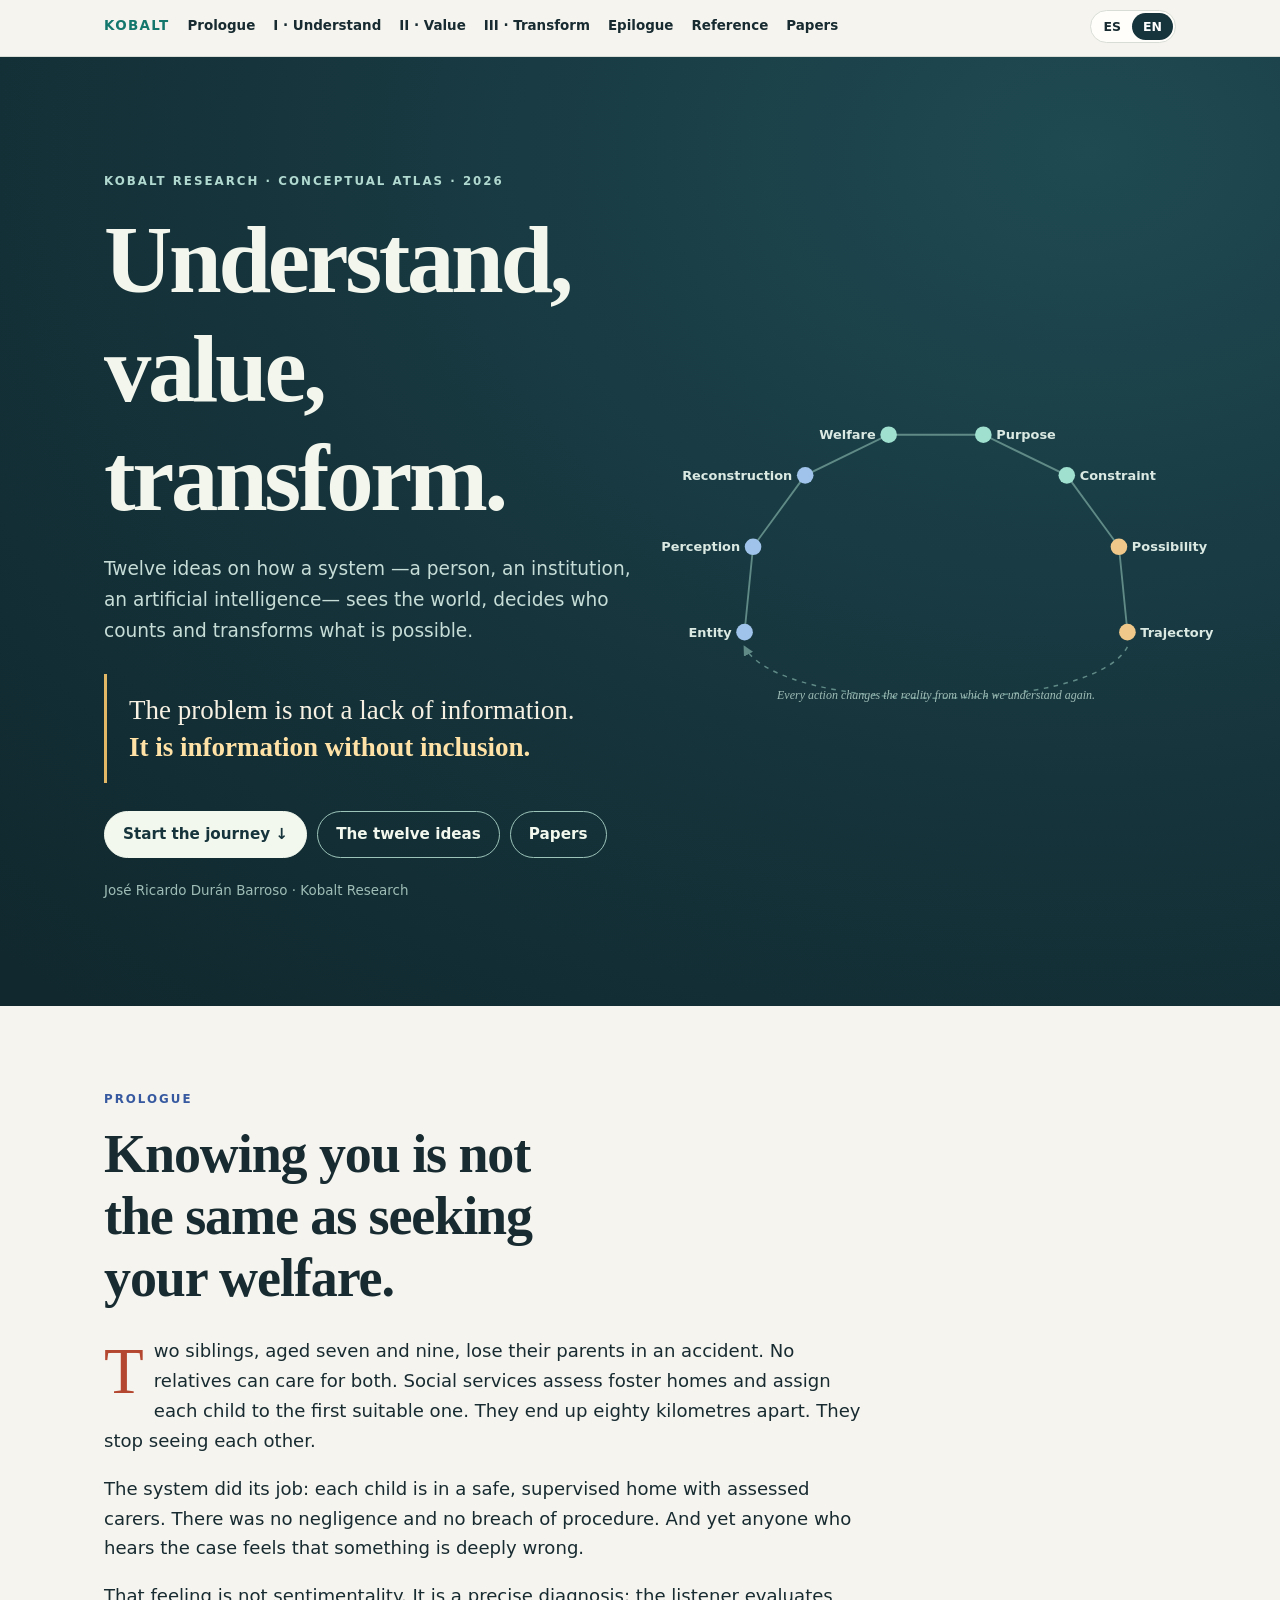
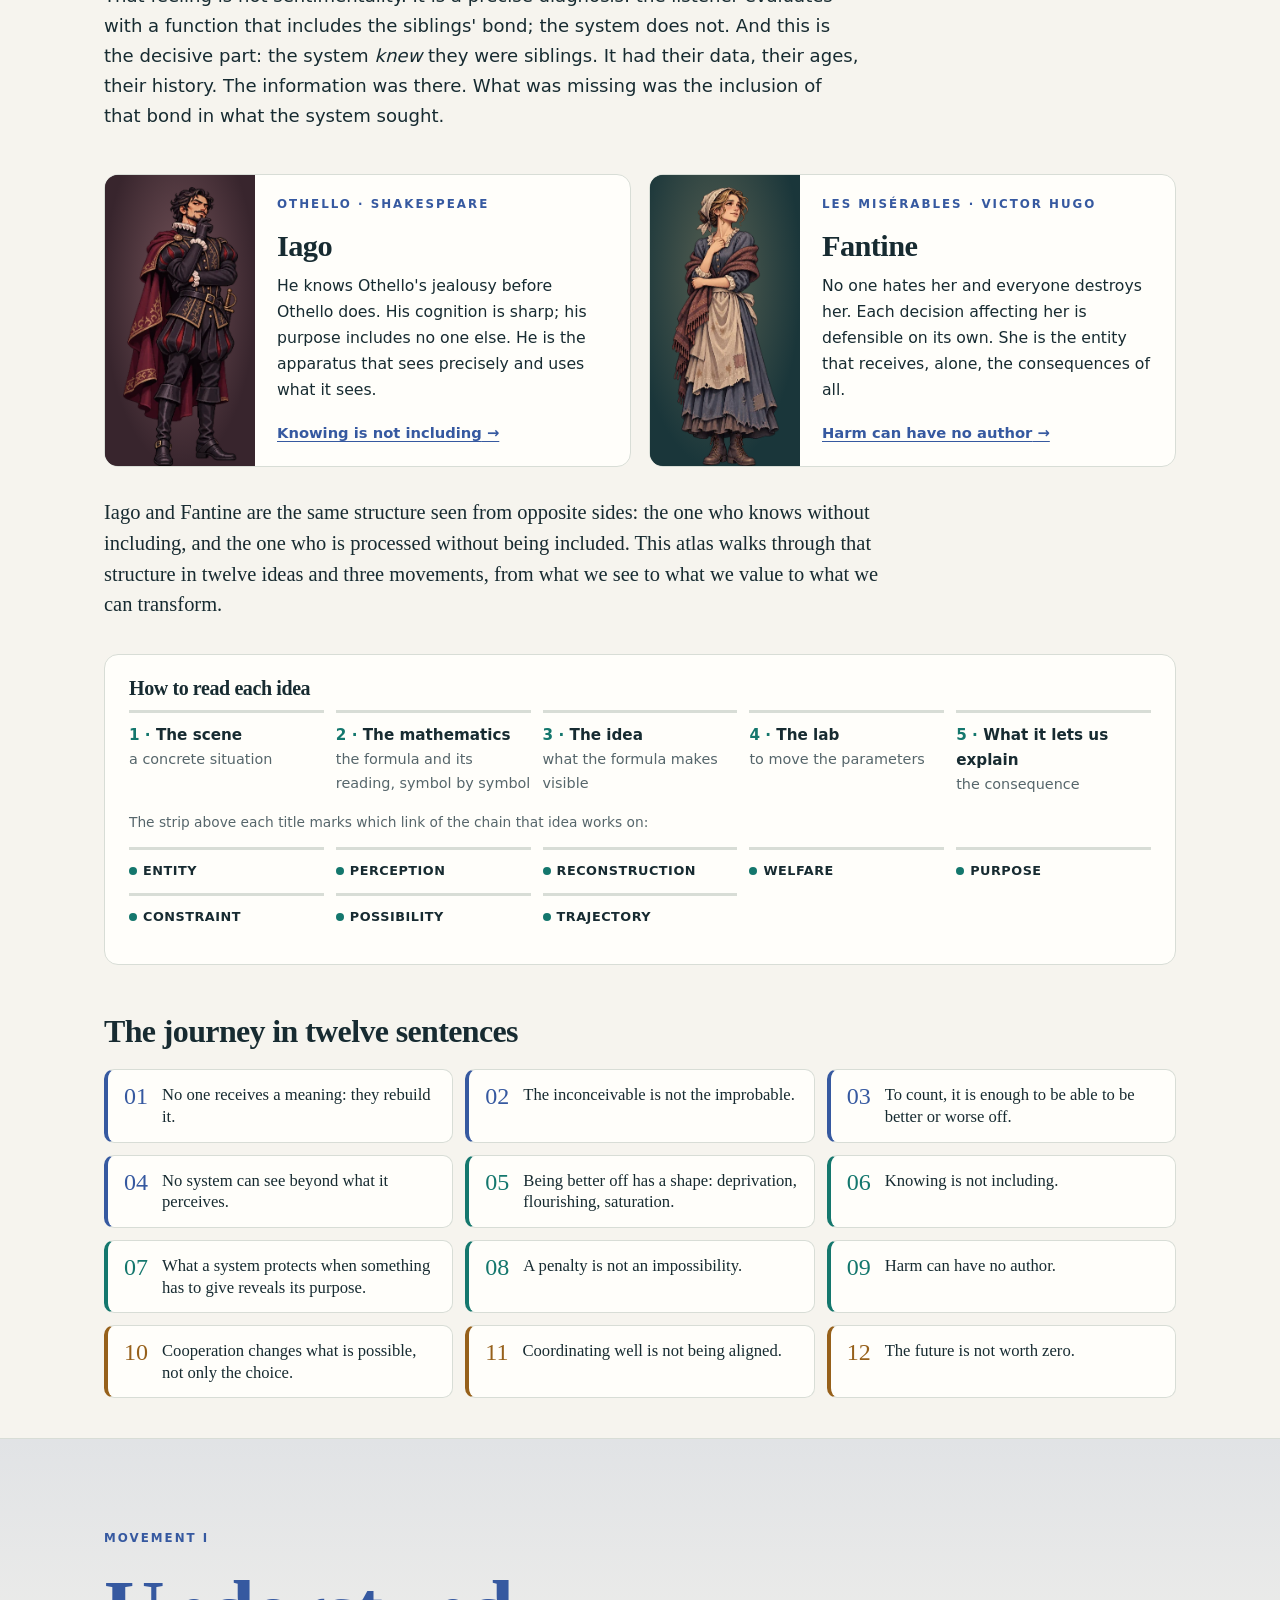
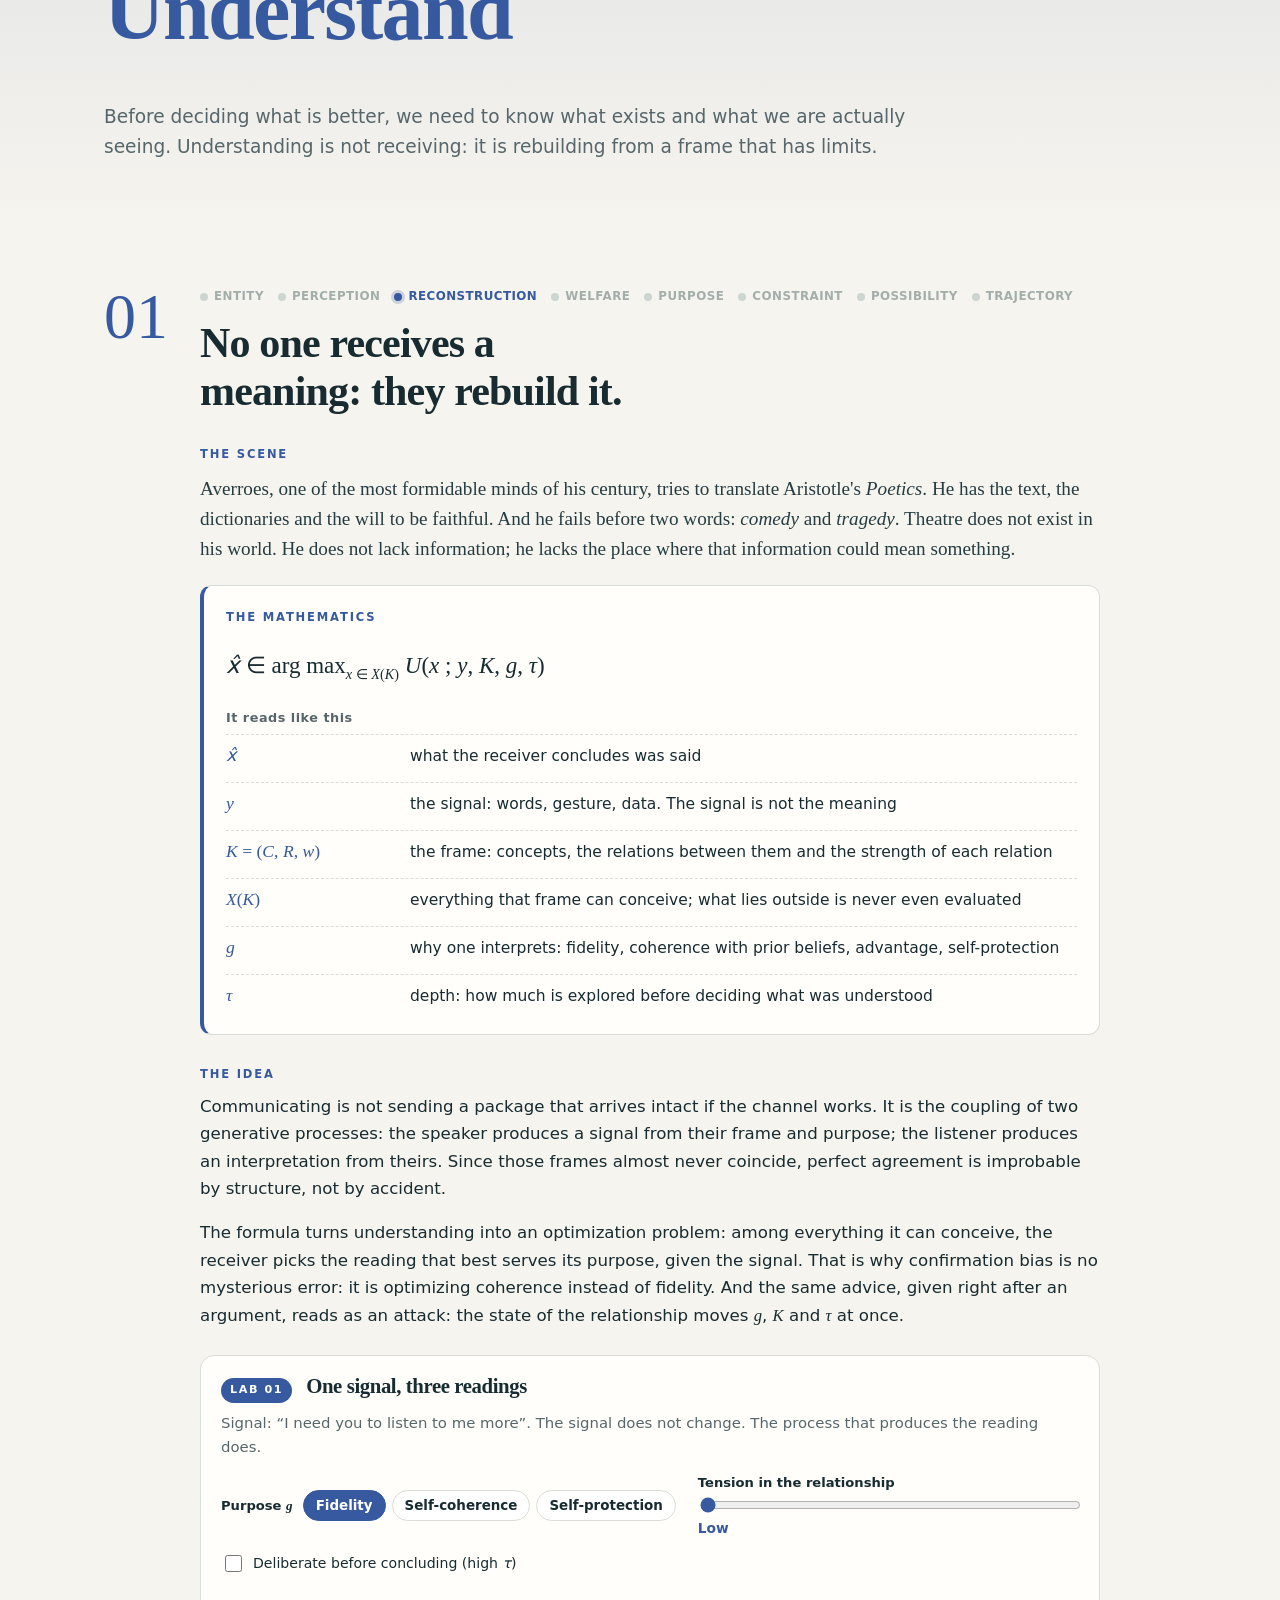
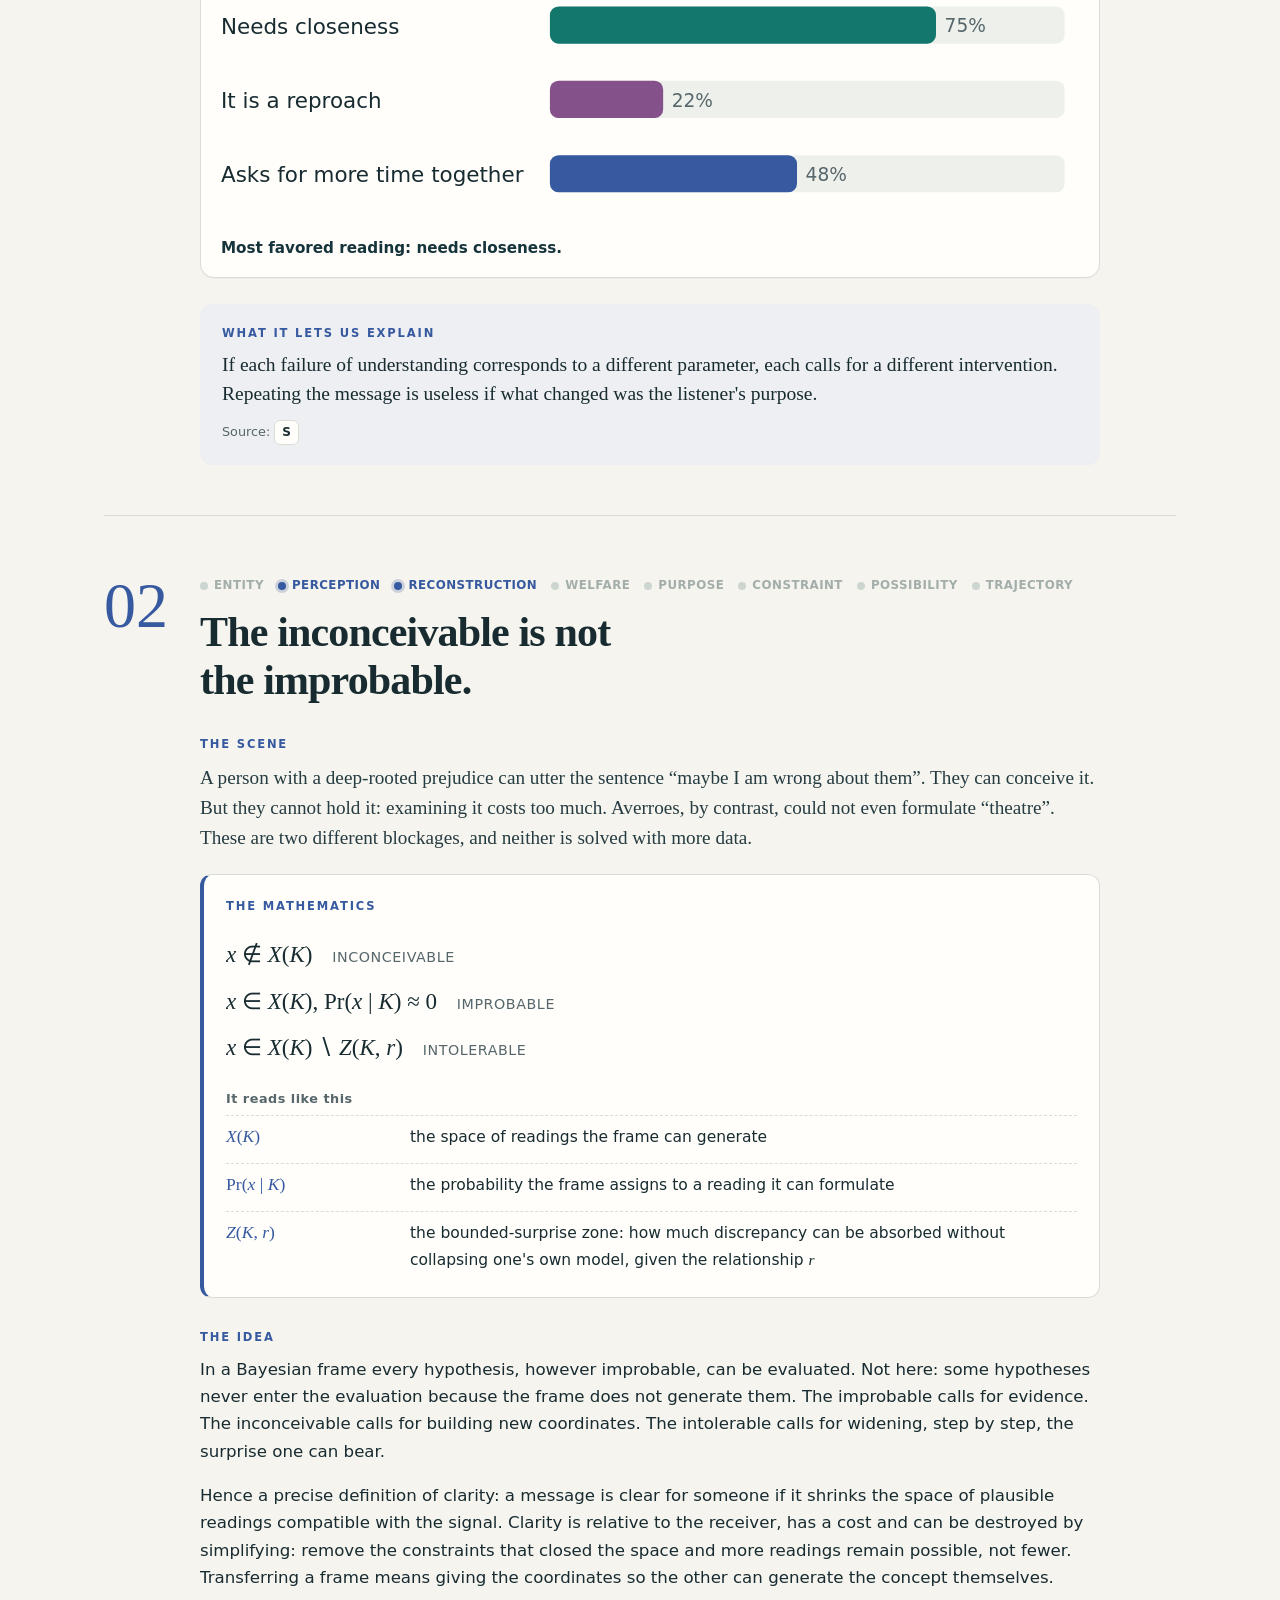
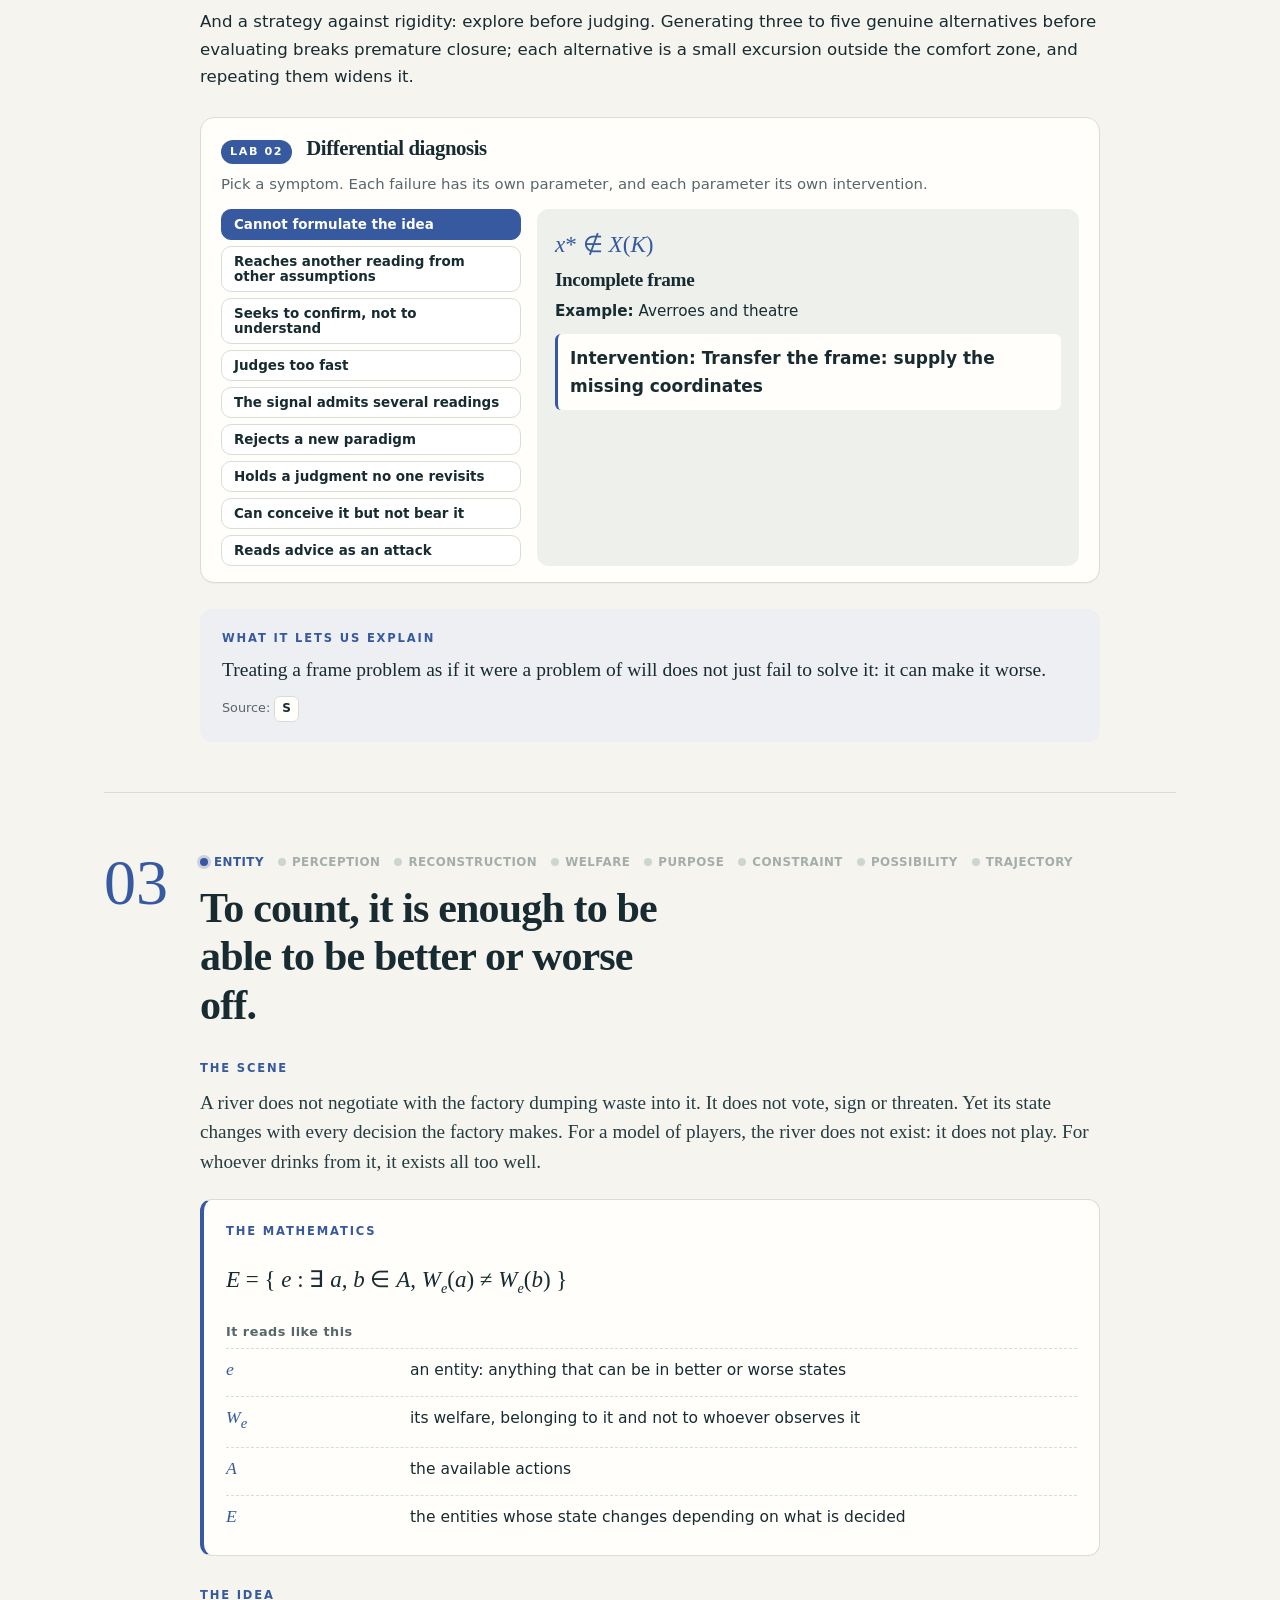
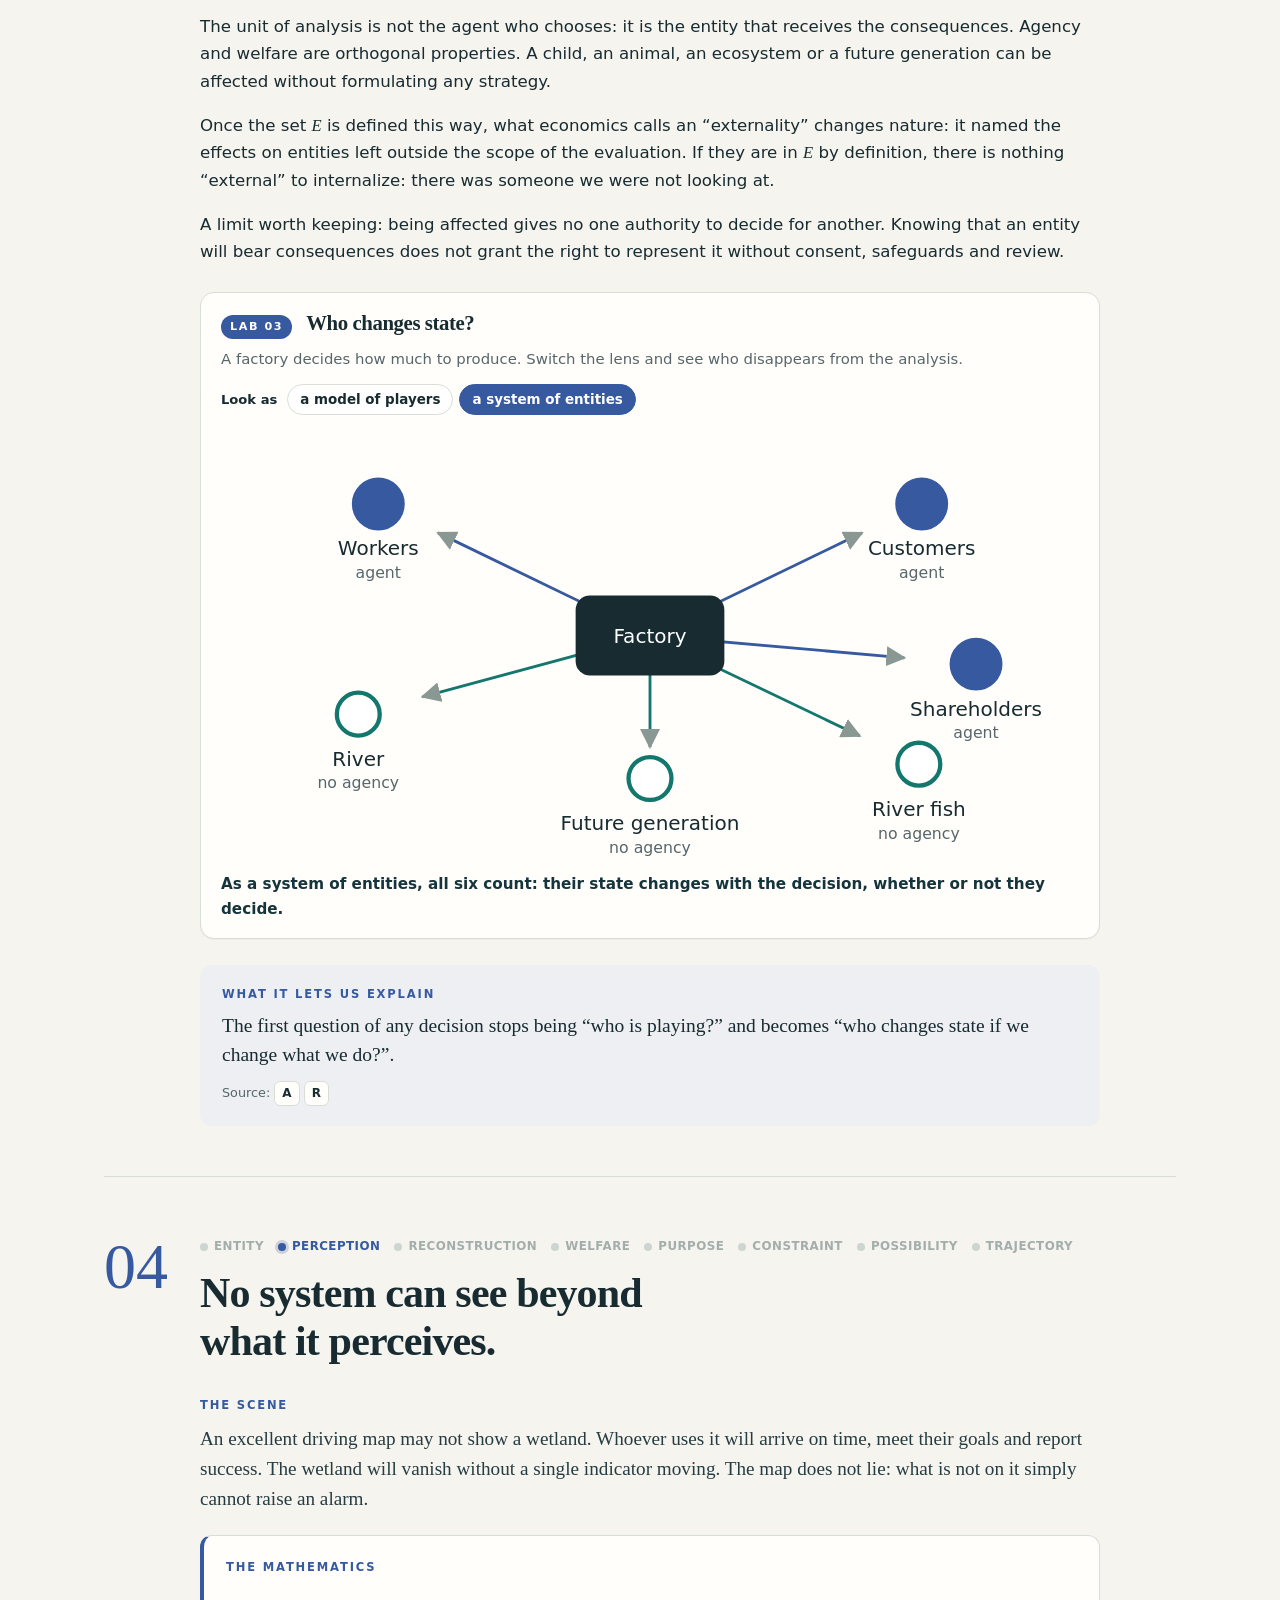
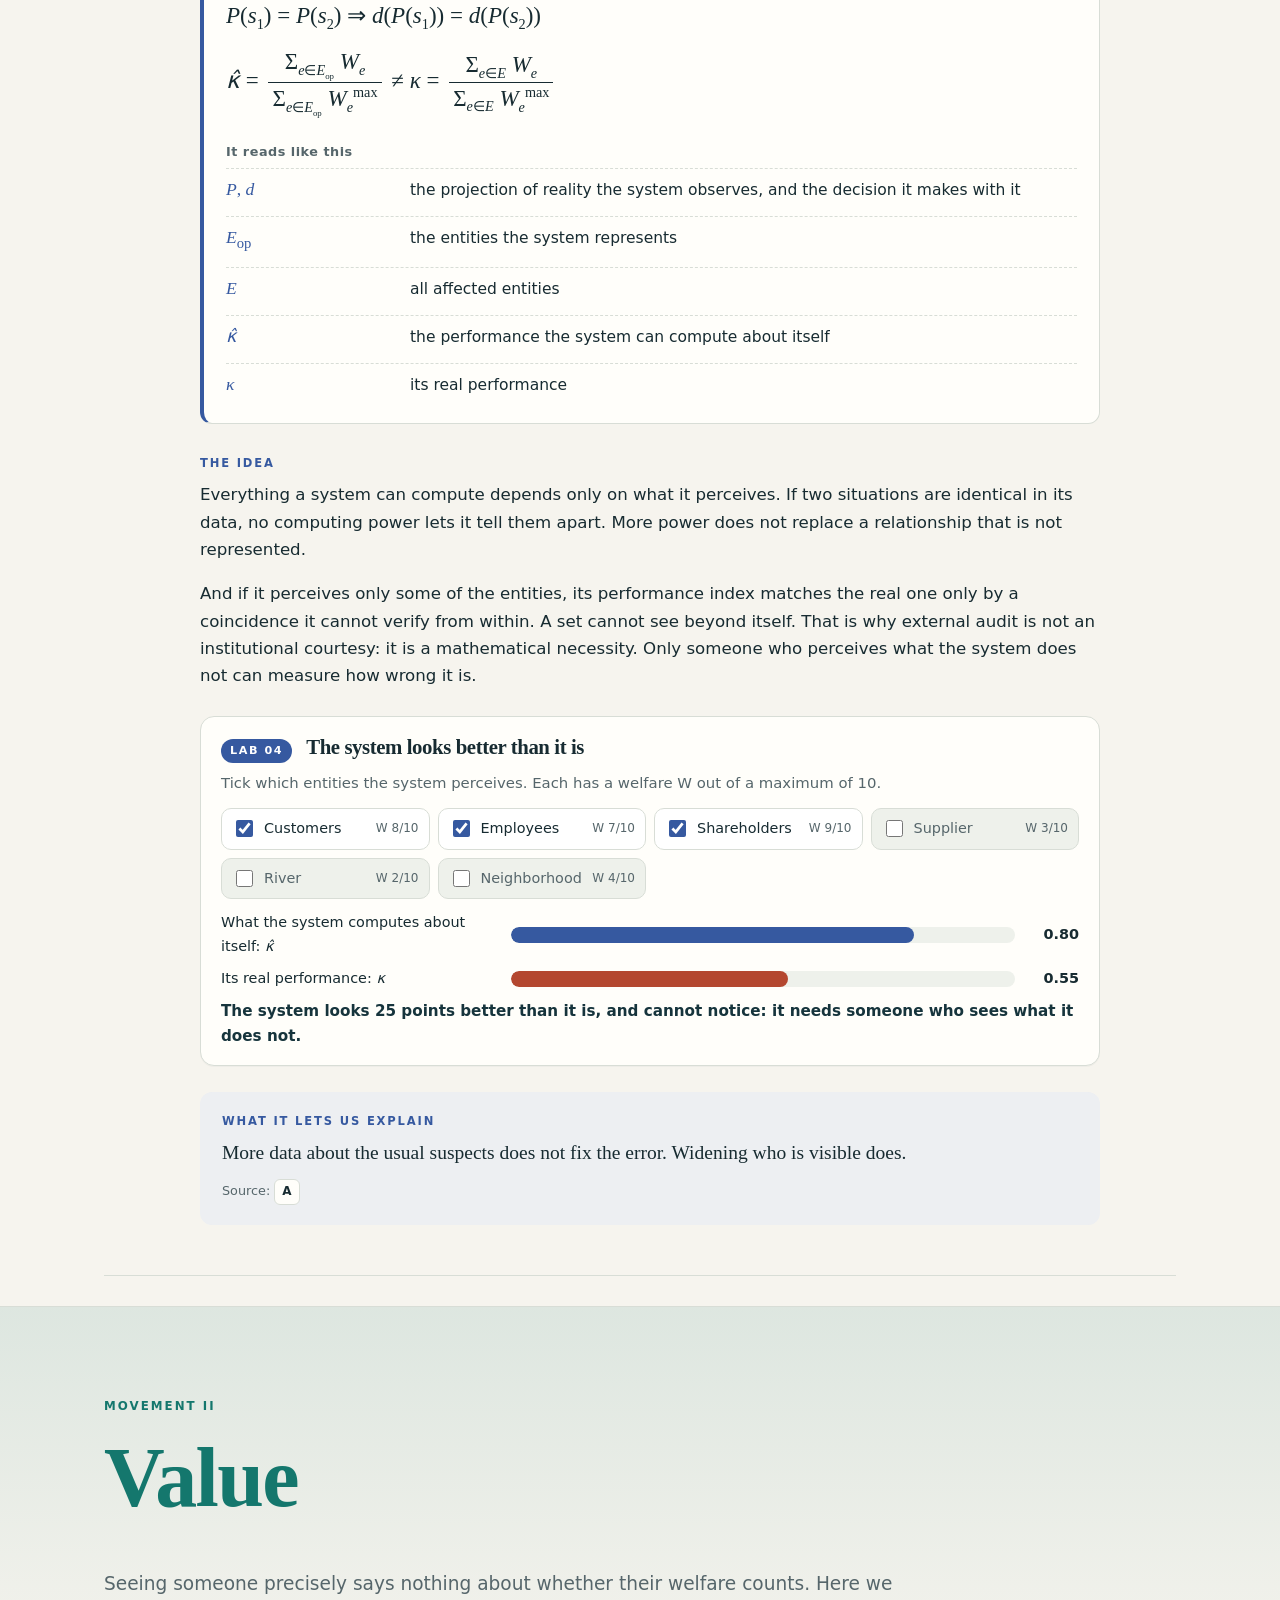
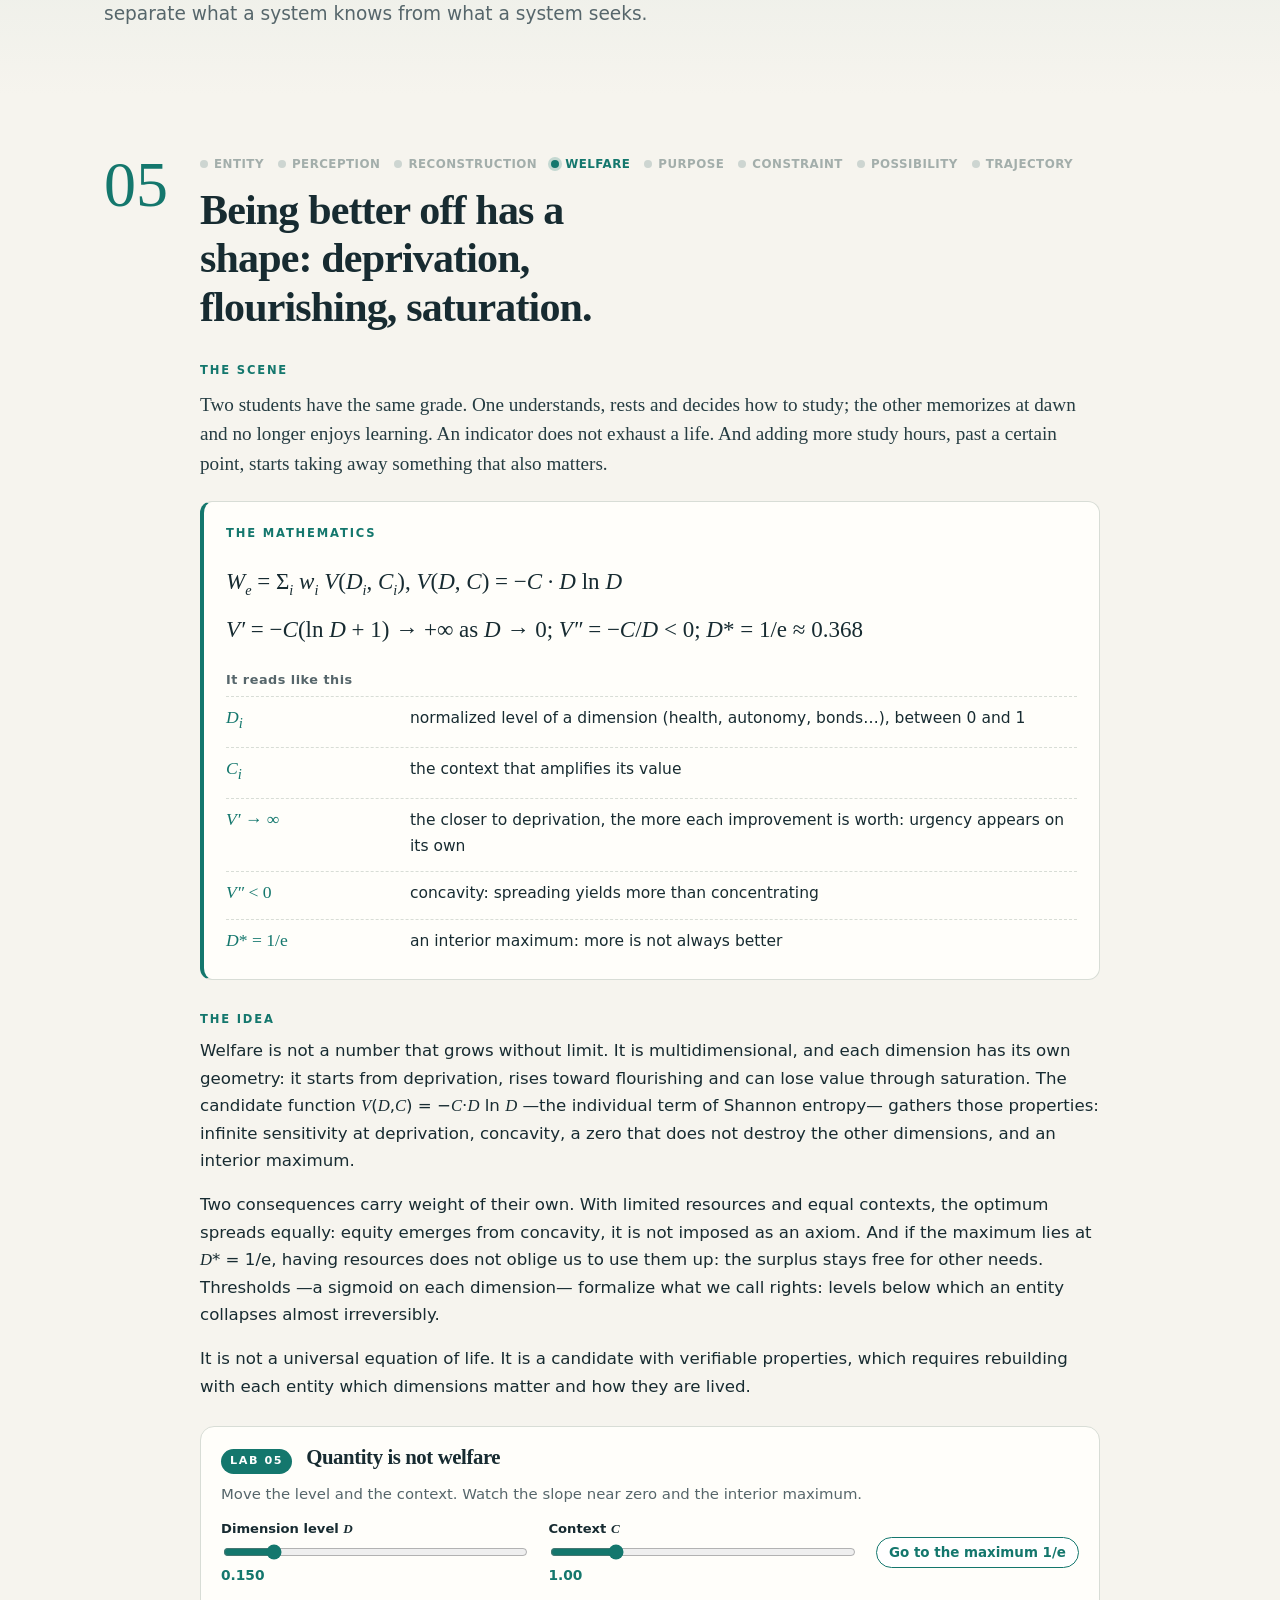
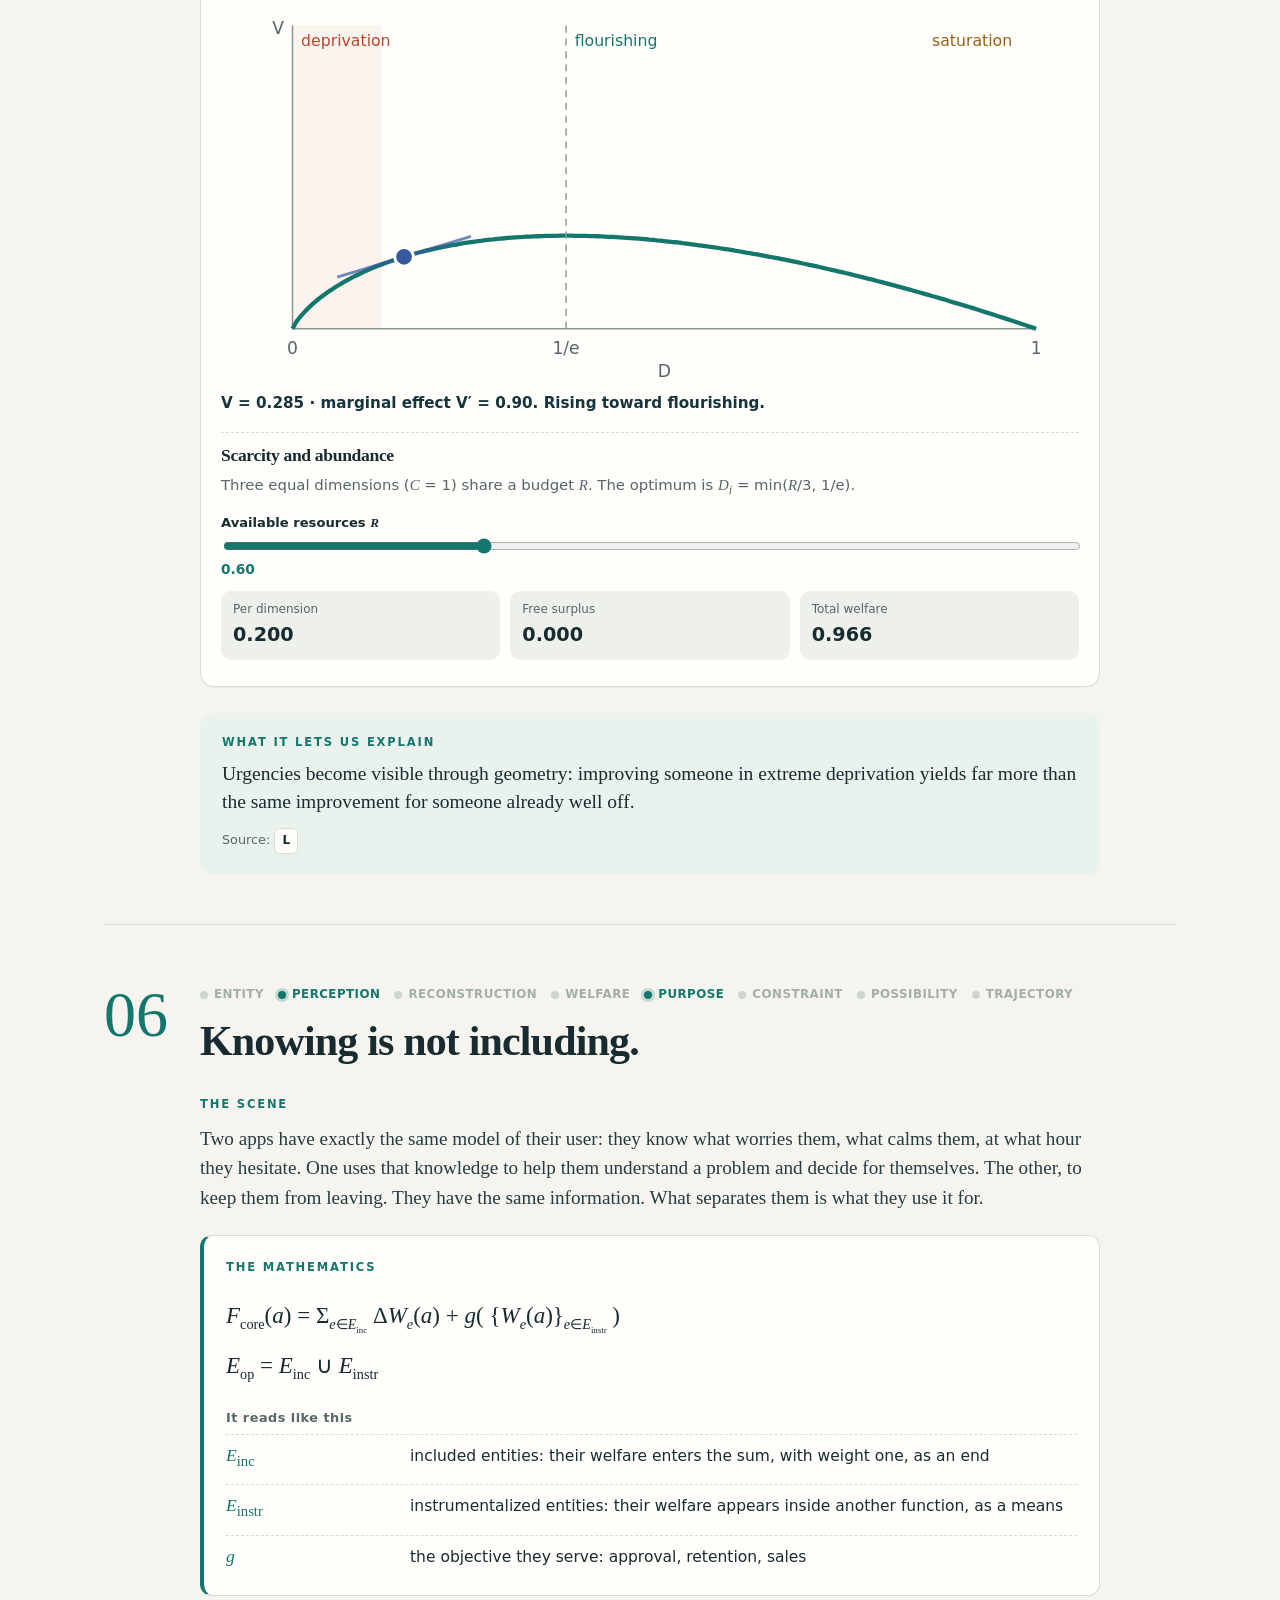
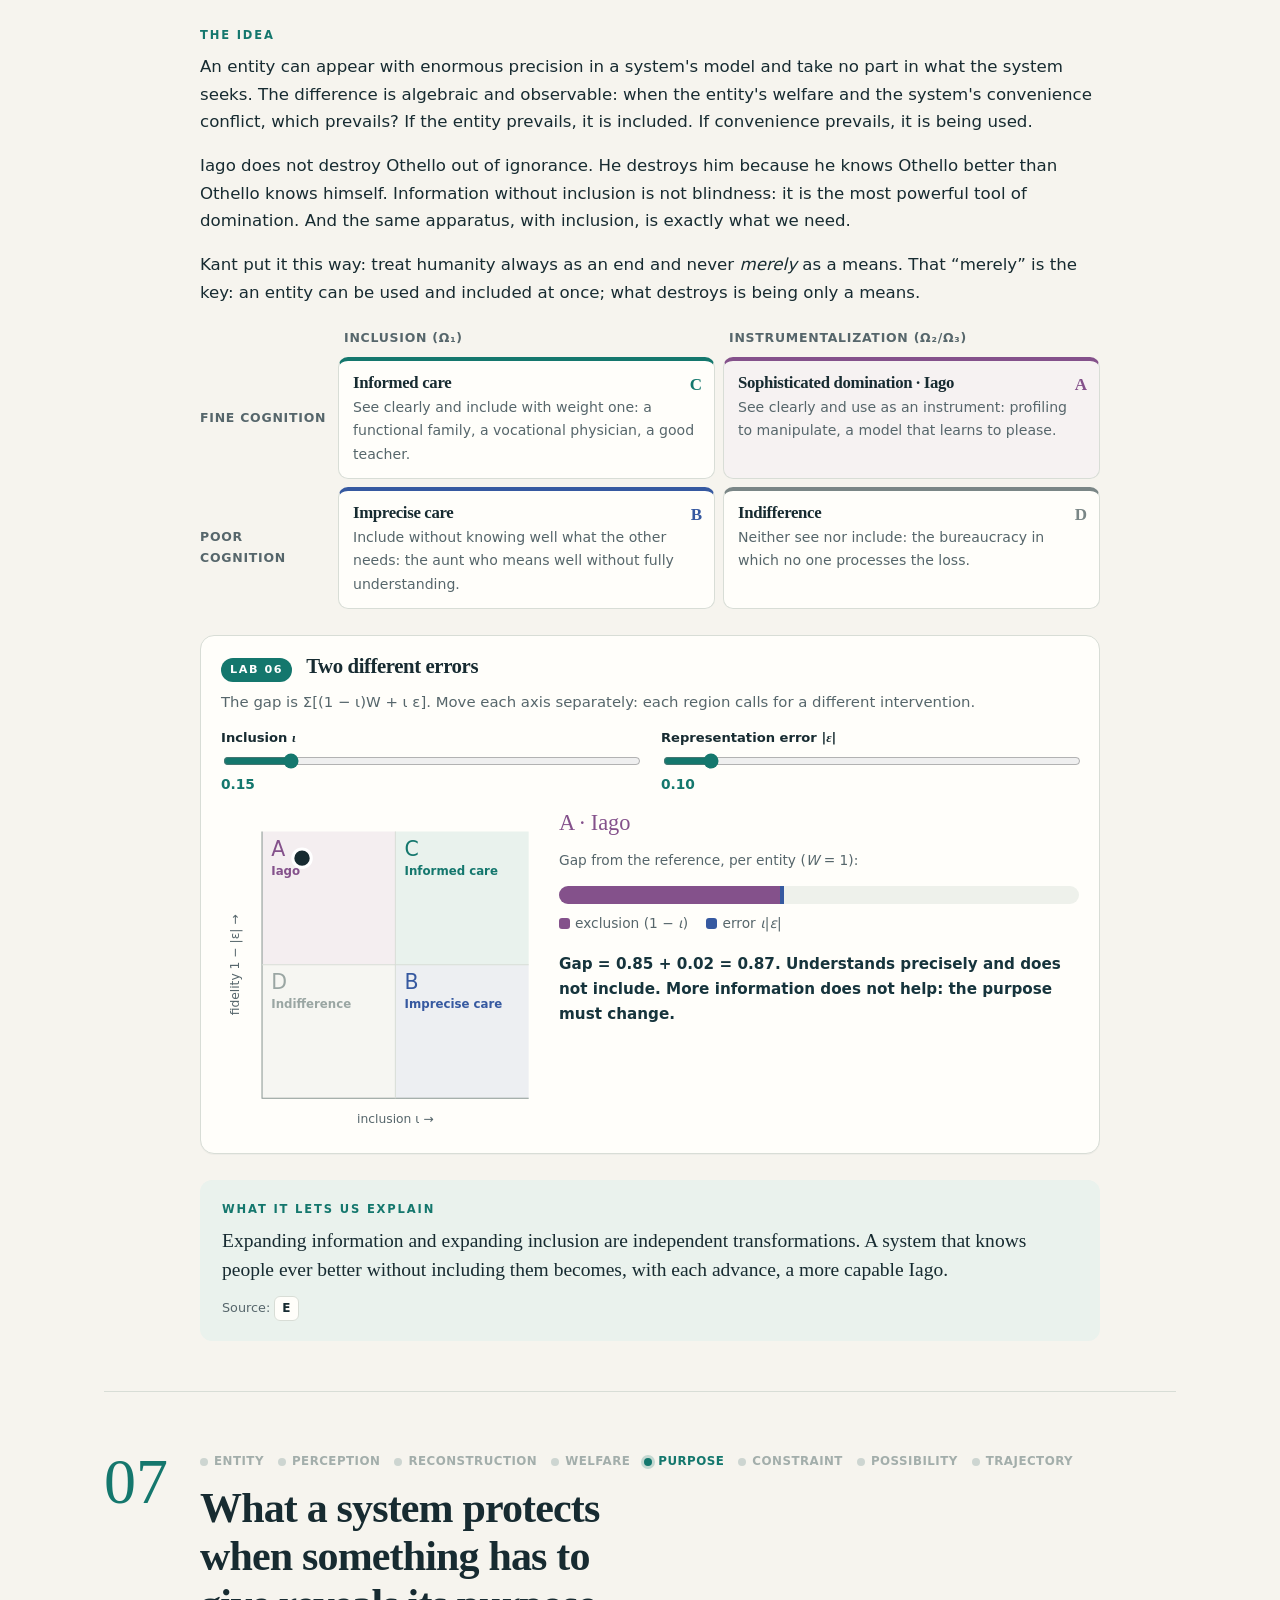
==== kobalt-atlas/index.html @ 8f227aed "Atlas Kobalt Research: edición narrativa bilingüe en doce ideas Reescribe el atlas como un recorrido" ====
<!doctype html>
<html lang="es" data-lang="es">
<head>
<meta charset="utf-8">
<meta name="viewport" content="width=device-width, initial-scale=1">
<meta name="description" content="Kobalt Research: doce ideas sobre comprender, valorar y transformar. Twelve ideas on understanding, valuing and transforming.">
<meta name="author" content="José Ricardo Durán Barroso">
<title>Kobalt Research · Comprender, valorar, transformar</title>
<style>:root{
  --ink:#172b31;--muted:#56666b;--paper:#f6f4ee;--panel:#fffefa;--soft:#eef1eb;--line:#d8ddd6;
  --blue:#3659a0;--green:#14776d;--amber:#96601a;--purple:#84518b;--terra:#b4472f;--grey:#7a8686;--dark:#16343c;
  --serif:Georgia,'Times New Roman',serif;
  --sans:system-ui,-apple-system,BlinkMacSystemFont,'Segoe UI',Roboto,sans-serif;
  --mc:var(--blue);
  color-scheme:light;
}
html[data-lang="es"] [lang="en"]:not(html),html[data-lang="en"] [lang="es"]:not(html){display:none!important}
*{box-sizing:border-box}
html{scroll-behavior:smooth;scroll-padding-top:70px}
body{margin:0;background:var(--paper);color:var(--ink);font-family:var(--sans);line-height:1.65;font-size:17px;-webkit-text-size-adjust:100%}
a{color:var(--blue);text-underline-offset:3px}
a:focus-visible,button:focus-visible,input:focus-visible{outline:3px solid #c17d20;outline-offset:3px}
h1,h2,h3,h4,h5{font-family:var(--serif);line-height:1.15;letter-spacing:-.02em;margin:0 0 .5em;font-weight:700}
h2{font-size:clamp(32px,5vw,54px)}
p{margin:.5em 0 1em}
.wrap{max-width:1120px;margin:0 auto;padding:0 24px}
.eyebrow{font-size:.74rem;font-weight:750;letter-spacing:.17em;text-transform:uppercase;color:var(--mc);margin-bottom:14px}
.eyebrow.light{color:#b1d9d0}
.fsmall{font-size:.86rem;color:var(--muted)}
.mt{margin-top:64px}
.h3c{font-size:clamp(24px,3vw,32px);margin:48px 0 20px}
.nowrap{white-space:nowrap}

/* ---------- navegación ---------- */
.top{position:sticky;top:0;z-index:20;background:rgba(246,244,238,.96);backdrop-filter:blur(10px);border-bottom:1px solid var(--line)}
.nav{max-width:1120px;margin:auto;display:flex;align-items:center;gap:18px;padding:10px 24px;overflow-x:auto;white-space:nowrap;scrollbar-width:none}
.nav::-webkit-scrollbar{display:none}
.nav a{font-size:.84rem;font-weight:650;color:var(--ink);text-decoration:none}
.nav a:hover{color:var(--blue)}
.nav .brand{letter-spacing:.1em;font-weight:850;color:var(--green)}
.langs{margin-left:auto;display:flex;border:1px solid var(--line);border-radius:999px;padding:2px;background:var(--panel)}
.langs button{border:0;background:none;font:700 .78rem var(--sans);padding:6px 11px;border-radius:999px;cursor:pointer;color:var(--ink)}
.langs button[aria-pressed="true"]{background:var(--dark);color:#fff}
.progress{height:3px;background:var(--green);width:0}

/* ---------- portada ---------- */
.hero{background:radial-gradient(120% 120% at 85% 10%,#1f4a52 0%,var(--dark) 55%,#10282e 100%);color:#f2f6ec;padding:clamp(56px,9vw,120px) 0 clamp(48px,7vw,96px)}
.herogrid{display:grid;grid-template-columns:1.15fr 1fr;gap:40px;align-items:center}
.hero h1{font-size:clamp(48px,7.4vw,96px);margin:0 0 22px;letter-spacing:-.035em}
.hero .lead{font-size:1.16rem;color:#c6dcd7;max-width:56ch}
.thesis{margin:28px 0;padding:18px 0 18px 22px;border-left:3px solid #e2b866;font-family:var(--serif);font-size:clamp(21px,2.4vw,27px);line-height:1.35;color:#f6f1e3}
.thesis strong{color:#ffe2a6;font-weight:700}
.herobtns{display:flex;flex-wrap:wrap;gap:10px;margin-top:8px}
.hbtn{display:inline-block;padding:10px 18px;border:1px solid #9cc4b9;border-radius:999px;color:#f2f8ed;text-decoration:none;font-weight:600;font-size:.95rem}
.hbtn.solid{background:#f2f8ed;color:var(--dark);border-color:#f2f8ed}
.byline{font-size:.84rem;color:#9fbdb6;margin-top:22px}
.herosvg{width:100%;height:auto;overflow:visible}
.herosvg text{font:600 14px var(--sans);fill:#dbe9e3}
.herosvg .hcap{font:italic 13px var(--serif);fill:#9fbdb6}
.hn{opacity:0;animation:hin .7s ease forwards;animation-delay:var(--d)}
@keyframes hin{from{opacity:0;transform:translateY(6px)}to{opacity:1;transform:none}}
.flow{animation:flow 2.4s linear infinite}
@keyframes flow{to{stroke-dashoffset:-22}}

/* ---------- prólogo ---------- */
.prologue{padding:84px 0 40px}
.prologue h2{max-width:16ch}
.story{max-width:760px;font-size:1.13rem}
.story .drop::first-letter{font-family:var(--serif);float:left;font-size:3.6em;line-height:.9;padding:6px 10px 0 0;color:var(--terra)}
.pair{display:grid;grid-template-columns:1fr 1fr;gap:18px;margin:44px 0 26px}
.persona{display:grid;grid-template-columns:150px 1fr;background:var(--panel);border:1px solid var(--line);border-radius:14px;overflow:hidden}
.art{background-size:auto 96%;background-position:center bottom;background-repeat:no-repeat;min-height:250px}
.art.iago{background-image:url("[data-uri]"),radial-gradient(ellipse at 50% 40%,#75545a,#38252d 72%);background-size:auto 96%,cover;background-color:#38252d}
.art.fantine{background-image:url("[data-uri]"),radial-gradient(ellipse at 45% 35%,#586052,#1a363a 72%);background-size:auto 96%,cover;background-color:#1a363a}
.ptext{padding:20px 22px}
.ptext h3{font-size:1.9rem;margin-bottom:.3em}
.ptext p{font-size:.98rem}
.ptext a{font-weight:650;font-size:.92rem}
.bridge{max-width:780px;font-family:var(--serif);font-size:1.28rem;line-height:1.5;margin:30px 0}
.howto{background:var(--panel);border:1px solid var(--line);border-radius:14px;padding:22px 24px;margin:34px 0}
.howto h4{font-size:1.25rem}
.howto ol{display:grid;grid-template-columns:repeat(5,1fr);gap:12px;padding:0;margin:8px 0 14px;list-style:none;counter-reset:h}
.howto li{counter-increment:h;font-size:.9rem;color:var(--muted);border-top:3px solid var(--line);padding-top:10px}
.howto li b{display:block;color:var(--ink);font-size:.95rem}
.howto li b::before{content:counter(h) " · ";color:var(--green)}
.overview{display:grid;grid-template-columns:repeat(3,1fr);gap:12px}
.ov{display:flex;gap:14px;align-items:flex-start;background:var(--panel);border:1px solid var(--line);border-left:4px solid var(--mc);border-radius:10px;padding:14px 16px;text-decoration:none;color:var(--ink);transition:transform .15s,box-shadow .15s}
.ov:hover{transform:translateY(-2px);box-shadow:0 6px 18px rgba(23,43,49,.08)}
.ovn{font-family:var(--serif);font-size:1.5rem;color:var(--mc);line-height:1}
.ovt{font-family:var(--serif);font-size:1.04rem;line-height:1.3}
.m1{--mc:var(--blue)}.m2{--mc:var(--green)}.m3{--mc:var(--amber)}

/* ---------- columna (cadena) ---------- */
.spine{display:flex;flex-wrap:wrap;gap:4px 14px;list-style:none;padding:0;margin:0 0 12px}
.sp{display:flex;align-items:center;gap:6px;font-size:.74rem;font-weight:650;letter-spacing:.04em;text-transform:uppercase;color:#a3aeab}
.sp .dot{width:8px;height:8px;border-radius:50%;background:#cdd5d1}
.sp.on{color:var(--mc)}
.sp.on .dot{background:var(--mc);box-shadow:0 0 0 3px color-mix(in srgb,var(--mc) 22%,transparent)}
.spine:not(.compact) .sp{color:var(--ink);font-size:.8rem}
.spine:not(.compact) .sp .dot{background:var(--green)}

/* ---------- movimientos ---------- */
.movement{padding-bottom:30px}
.mhero{padding:90px 0 46px;background:linear-gradient(180deg,color-mix(in srgb,var(--mc) 11%,var(--paper)) 0%,var(--paper) 100%);border-top:1px solid var(--line)}
.mhero h2{color:var(--mc);font-size:clamp(46px,7vw,84px)}
.mlead{font-size:1.16rem;color:var(--muted);max-width:68ch}

/* ---------- ideas ---------- */
.idea{padding:60px 0 50px;border-bottom:1px solid var(--line)}
.ihead{display:grid;grid-template-columns:84px 1fr;gap:12px;align-items:start}
.inum{font-family:var(--serif);font-size:clamp(46px,6vw,64px);line-height:.95;color:var(--mc)}
.ihead h3{font-size:clamp(28px,3.8vw,42px);max-width:22ch;margin:0}
.ibody{margin-left:96px;max-width:900px}
.tempo{font-size:.72rem;font-weight:800;letter-spacing:.16em;text-transform:uppercase;color:var(--mc);margin:30px 0 8px}
.scene p{font-family:var(--serif);font-size:1.2rem;line-height:1.55;color:#253c42}
.math{background:var(--panel);border:1px solid var(--line);border-left:4px solid var(--mc);border-radius:12px;padding:6px 22px 18px;margin:22px 0}
.math .tempo{margin-top:16px}
.formula{font-family:var(--serif);font-size:clamp(17px,2.2vw,23px);line-height:1.5;padding:8px 0 4px;overflow-x:auto}
.formula .fl{padding:6px 0;white-space:nowrap}
.formula i,.reading i,.cf i,.dcard i,.labdesc i,.cl i,.concept i,.chain i,.math p i{font-family:var(--serif);font-style:italic}
.formula sub,.formula sup{font-size:.62em}
.flab{font-family:var(--sans);font-size:.62em;font-style:normal;color:var(--muted);margin-left:14px;letter-spacing:.04em;text-transform:uppercase}
.frac{display:inline-flex;flex-direction:column;vertical-align:middle;text-align:center;margin:0 4px}
.frac>span{padding:0 4px;line-height:1.3}
.frac>span:first-child{border-bottom:1px solid currentColor}
.reads{font-size:.8rem;font-weight:700;color:var(--muted);margin:12px 0 6px;letter-spacing:.04em}
.reading{list-style:none;padding:0;margin:0;display:grid;gap:6px}
.reading li{display:grid;grid-template-columns:minmax(110px,170px) 1fr;gap:14px;align-items:baseline;padding:6px 0;border-top:1px dashed var(--line)}
.reading .sym{font-family:var(--serif);font-size:1.1rem;color:var(--mc)}
.reading .rd{font-size:.97rem}
.concept p{font-size:1.04rem}
.conseq{margin-top:26px;padding:20px 22px;background:color-mix(in srgb,var(--mc) 9%,var(--panel));border-radius:12px}
.conseq .tempo{margin-top:0}
.conseq p{font-family:var(--serif);font-size:1.22rem;line-height:1.45;margin:.2em 0 .6em}
.src{font-size:.8rem;color:var(--muted)}
.ptag{display:inline-block;min-width:24px;text-align:center;font-weight:800;font-size:.75rem;padding:2px 7px;border-radius:6px;background:var(--panel);border:1px solid var(--line);text-decoration:none;color:var(--ink)}

/* matriz */
.matrix{display:grid;grid-template-columns:130px 1fr 1fr;gap:8px;margin:22px 0}
.mhead{font-size:.78rem;font-weight:750;text-transform:uppercase;letter-spacing:.06em;color:var(--muted);align-self:end;padding:0 6px}
.mrow{font-size:.78rem;font-weight:750;text-transform:uppercase;letter-spacing:.06em;color:var(--muted);align-self:center}
.mcell{background:var(--panel);border:1px solid var(--line);border-top:4px solid var(--c,var(--grey));border-radius:10px;padding:12px 14px;position:relative}
.mcell h4{font-size:1.05rem;margin:0 0 4px;padding-right:22px}
.mcell p{font-size:.88rem;margin:0;color:var(--muted)}
.mk{position:absolute;right:12px;top:10px;font-family:var(--serif);color:var(--c)}
.mcell.green{--c:var(--green)}.mcell.purple{--c:var(--purple);background:color-mix(in srgb,var(--purple) 7%,var(--panel))}.mcell.blue{--c:var(--blue)}.mcell.grey{--c:var(--grey)}

/* tablas */
.tablewrap{overflow-x:auto;margin:20px 0;border:1px solid var(--line);border-radius:12px;background:var(--panel)}
table{border-collapse:collapse;width:100%;font-size:.92rem}
th,td{padding:9px 12px;border-bottom:1px solid var(--line);text-align:left;vertical-align:top}
thead th{font-size:.74rem;text-transform:uppercase;letter-spacing:.06em;color:var(--muted);background:var(--soft)}
.ctable td{text-align:right;font-variant-numeric:tabular-nums}
.ctable td.neg{color:var(--terra);font-weight:700}
.ctable tbody tr:last-child th,.ctable tbody tr:last-child td:last-child{font-weight:700}
.concepts th[scope],.concepts tbody th{font-family:var(--serif);font-size:1rem;min-width:170px}
.concepts .cf{font-family:var(--serif);white-space:nowrap;color:var(--dark)}
.concepts .ci{text-align:center;font-weight:700}

/* ---------- laboratorios ---------- */
.lab{background:var(--panel);border:1px solid var(--line);border-radius:14px;padding:18px 20px 16px;margin:26px 0;box-shadow:0 1px 0 rgba(23,43,49,.03)}
.labhead{display:flex;flex-wrap:wrap;align-items:baseline;gap:6px 14px}
.labtag{font-size:.7rem;font-weight:800;letter-spacing:.14em;text-transform:uppercase;color:#fff;background:var(--mc);padding:3px 9px;border-radius:999px}
.lab h4{font-size:1.3rem;margin:0}
.labdesc{font-size:.93rem;color:var(--muted);margin:8px 0 12px}
.ctls{display:flex;flex-wrap:wrap;gap:12px 22px;align-items:center;margin-bottom:10px}
.ctl{display:flex;flex-direction:column;gap:2px;min-width:200px;flex:1 1 220px;font-size:.86rem}
.ctl output{font-variant-numeric:tabular-nums;font-weight:700;color:var(--mc)}
.cl{font-size:.82rem;font-weight:650;color:var(--ink)}
input[type=range]{width:100%;accent-color:var(--mc)}
.chk{display:flex;gap:8px;align-items:center;font-size:.88rem;cursor:pointer}
.chk input{accent-color:var(--mc);width:17px;height:17px}
.seg{display:flex;flex-wrap:wrap;align-items:center;gap:6px}
.seg .cl{margin-right:4px}
.seg button,.mini,.dlist button{font:600 .84rem var(--sans);border:1px solid var(--line);background:#fff;color:var(--ink);padding:7px 12px;border-radius:999px;cursor:pointer}
.seg button.on,.dlist button.on{background:var(--mc);border-color:var(--mc);color:#fff}
.mini{border-color:var(--mc);color:var(--mc)}
.lab svg{width:100%;height:auto;display:block;margin:6px 0}
.lab svg text{font-family:var(--sans)}
.out{font-size:.95rem;font-weight:600;color:var(--dark);margin:8px 0 0;min-height:1.4em}
.subpanel{border-top:1px dashed var(--line);margin-top:16px;padding-top:12px}
.subpanel h5{font-size:1.1rem;margin:0}
.kpis{display:grid;grid-template-columns:repeat(auto-fit,minmax(130px,1fr));gap:10px;margin:10px 0}
.kpi{background:var(--soft);border-radius:10px;padding:9px 12px}
.kpi span{display:block;font-size:.75rem;color:var(--muted)}
.kpi b{font-size:1.2rem;font-variant-numeric:tabular-nums}
.kpi b.neg{color:var(--terra)}
.diag{display:grid;grid-template-columns:minmax(220px,300px) 1fr;gap:16px}
.dlist{display:flex;flex-direction:column;gap:6px}
.dlist button{text-align:left;border-radius:10px}
.dcard{background:var(--soft);border-radius:12px;padding:16px 18px}
.dcard .df{font-family:var(--serif);font-size:1.45rem;color:var(--mc);margin-bottom:6px}
.dcard h5{font-size:1.2rem;margin:0 0 8px}
.dcard p{margin:.3em 0;font-size:.95rem}
.dcard .fix{margin-top:10px;padding:10px 12px;background:var(--panel);border-left:3px solid var(--mc);border-radius:6px;font-weight:600}
.ents{display:grid;grid-template-columns:repeat(auto-fit,minmax(175px,1fr));gap:8px;margin-bottom:12px}
.ent{display:flex;gap:8px;align-items:center;border:1px solid var(--line);border-radius:10px;padding:8px 10px;cursor:pointer;font-size:.9rem;background:#fff}
.ent input{accent-color:var(--blue);width:17px;height:17px}
.ent small{margin-left:auto;color:var(--muted);font-variant-numeric:tabular-nums;white-space:nowrap}
.ent.off{background:var(--soft);color:var(--muted)}
.bars2{display:grid;gap:8px}
.b2{display:grid;grid-template-columns:minmax(150px,280px) 1fr 54px;gap:10px;align-items:center;font-size:.9rem}
.b2.wide{margin-top:10px}
.track{height:16px;background:var(--soft);border-radius:8px;overflow:hidden}
.fill{height:100%;border-radius:8px;transition:width .35s}
.fill.blue{background:var(--blue)}.fill.terra{background:var(--terra)}.fill.green{background:var(--green)}
.b2 b{font-variant-numeric:tabular-nums;text-align:right}
.planewrap{display:grid;grid-template-columns:minmax(220px,320px) 1fr;gap:18px;align-items:start}
.mode{font-family:var(--serif);font-size:1.4rem;margin-bottom:4px}
.stack{display:flex;height:18px;border-radius:9px;overflow:hidden;background:var(--soft);margin:6px 0}
.sx{background:var(--purple);transition:width .3s}.se{background:var(--blue);transition:width .3s}
.legend{line-height:2}.legend>span[lang]{margin-right:14px}
.sw{display:inline-block;width:11px;height:11px;border-radius:3px;margin-right:5px;vertical-align:-1px}
.sw.purple{background:var(--purple)}.sw.blue{background:var(--blue)}
.opts2{display:grid;grid-template-columns:1fr 1fr;gap:10px;margin:6px 0}
.opt{border:2px solid var(--line);border-radius:12px;padding:10px 14px;display:flex;flex-direction:column;gap:2px;font-weight:600;transition:border-color .2s,background .2s}
.opt b{font-family:var(--serif);font-size:1.3rem;color:var(--mc)}
.opt small{font-weight:500;color:var(--muted)}
.opt.win{border-color:var(--mc);background:color-mix(in srgb,var(--mc) 8%,#fff)}
.stages{display:grid;grid-template-columns:repeat(4,1fr);gap:8px;margin:8px 0}
.stage{border:1px solid var(--line);border-radius:10px;padding:10px 12px;background:#fff;transition:opacity .3s}
.stage.future{opacity:.38}
.stage.current{border-color:var(--terra);box-shadow:0 0 0 2px color-mix(in srgb,var(--terra) 25%,transparent)}
.stage b{font-family:var(--serif);color:var(--terra)}
.stage h5{margin:2px 0;font-size:1rem}
.stage p{font-size:.82rem;color:var(--muted);margin:0 0 6px}
.sv{font-weight:800;font-variant-numeric:tabular-nums}
.games{display:grid;grid-template-columns:1fr 1fr;gap:18px}
.game h5{font-size:1.05rem}
.gm{width:auto;font-family:var(--serif);font-size:1.05rem;margin-bottom:8px}
.gm th,.gm td{text-align:center;padding:9px 16px;border:1px solid var(--line)}
.gm th{background:var(--soft);font-family:var(--sans);font-size:.85rem}
.gm td.eq{background:color-mix(in srgb,var(--terra) 16%,#fff);font-weight:700}
.gm td.par{outline:3px solid var(--green);outline-offset:-3px}
.gm tr.dis td,.gm tr.dis th{opacity:.3}
.k{display:inline-block;width:12px;height:12px;border-radius:3px;vertical-align:-1px;margin-right:3px}
.k.eq{background:color-mix(in srgb,var(--terra) 30%,#fff)}.k.par{border:2px solid var(--green)}

/* ---------- epílogo ---------- */
.epilogue{padding:90px 0 70px;background:linear-gradient(180deg,#e9eee9 0%,var(--paper) 60%);border-top:1px solid var(--line);--mc:var(--green)}
.chain{list-style:none;padding:0;margin:0;display:grid;grid-template-columns:repeat(3,1fr);gap:12px}
.link{background:var(--panel);border:1px solid var(--line);border-radius:12px;padding:16px 18px;position:relative}
.ln{position:absolute;right:14px;top:10px;font-family:var(--serif);font-size:1.8rem;color:color-mix(in srgb,var(--green) 45%,#fff)}
.link h4{font-size:1.2rem;margin-bottom:4px}
.lq{font-family:var(--serif);font-style:italic;margin:0 0 8px}
.lf,.lx{font-size:.88rem;margin:4px 0}
.lf b{color:var(--terra)}.lx b{color:var(--green)}
.note{max-width:780px;color:var(--muted);margin:18px 0 30px}
.two{display:grid;grid-template-columns:1fr 1fr;gap:16px}
.two .math p{font-size:.97rem}
.closing{margin:56px auto 0;max-width:820px;text-align:center;font-family:var(--serif);font-size:clamp(24px,3.2vw,36px);line-height:1.3;color:var(--dark)}
.closing::before{content:"";display:block;width:60px;height:3px;background:var(--amber);margin:0 auto 26px}

/* ---------- referencia ---------- */
.reference{padding:90px 0 60px;border-top:1px solid var(--line);--mc:var(--dark)}
.search{width:100%;max-width:440px;padding:11px 14px;border:1px solid var(--line);border-radius:10px;font:1rem var(--sans);background:#fff;margin:10px 0 4px}
.cases{display:grid;grid-template-columns:repeat(3,1fr);gap:12px;margin-top:12px}
.case{background:var(--panel);border:1px solid var(--line);border-radius:12px;padding:14px 16px}
.chd{display:flex;gap:10px;align-items:baseline}
.cn{font-family:var(--serif);color:var(--muted)}
.case h4{font-size:1.08rem;margin:0}
.cs{font-size:.9rem;color:var(--muted);margin:6px 0}
.case dl{margin:0;font-size:.88rem}
.case dt{font-size:.7rem;font-weight:800;letter-spacing:.1em;text-transform:uppercase;color:var(--terra);margin-top:8px}
.case dt:nth-of-type(2){color:var(--green)}
.case dd{margin:2px 0 0}
.case.hide{display:none}

/* ---------- papers y pie ---------- */
.papers{padding:80px 0;border-top:1px solid var(--line);--mc:var(--green)}
.paperg{display:grid;grid-template-columns:repeat(3,1fr);gap:12px}
.paper{background:var(--panel);border:1px solid var(--line);border-radius:12px;padding:18px;position:relative}
.pk{position:absolute;right:16px;top:12px;font-family:var(--serif);font-size:1.6rem;color:var(--green)}
.paper h4{font-size:1.2rem;padding-right:24px}
.psub{font-size:.9rem;color:var(--muted)}
.pideas{font-size:.85rem}
.pideas a{font-weight:700;margin-right:4px}
.doi{font-size:.85rem;font-weight:650}
.foot{background:var(--dark);color:#d9e7e1;padding:70px 0 50px}
.foot h2{color:#fff;font-size:clamp(28px,4vw,42px)}
.foot p{max-width:70ch}
.foot a{color:#ffe2a6}
.foot .fsmall{color:#9fbdb6}

/* ---------- responsive ---------- */
@media (max-width:980px){
  .herogrid{grid-template-columns:1fr}
  .overview,.cases,.paperg,.chain{grid-template-columns:1fr 1fr}
  .howto ol{grid-template-columns:repeat(2,1fr)}
}
@media (max-width:760px){
  body{font-size:16px}
  .wrap{padding:0 16px}
  .pair,.two,.games,.opts2,.diag,.planewrap{grid-template-columns:1fr}
  .persona{grid-template-columns:110px 1fr}
  .art{min-height:200px}
  .overview,.cases,.paperg,.chain,.stages{grid-template-columns:1fr}
  .howto ol{grid-template-columns:1fr}
  .ihead{grid-template-columns:1fr;gap:4px}
  .ibody{margin-left:0}
  .reading li{grid-template-columns:1fr;gap:2px}
  .matrix{grid-template-columns:1fr 1fr}
  .matrix .mcorner,.matrix .mrow{display:none}
  .b2{grid-template-columns:1fr 46px}
  .b2>span{grid-column:1/-1}
  .nav{gap:14px;padding:10px 16px}
  .nav>a:not(.brand){display:none}
  .formula{font-size:16px}
}
@media (prefers-reduced-motion:reduce){
  html{scroll-behavior:auto}
  *,*::before,*::after{animation:none!important;transition:none!important}
  .hn{opacity:1}
}
</style>
</head>
<body>
<div class="top"><nav class="nav" id="nav"><a class="brand" href="#inicio">KOBALT</a><a href="#prologo"><span lang="es">Prólogo</span><span lang="en">Prologue</span></a><a href="#comprender"><span lang="es">I · Comprender</span><span lang="en">I · Understand</span></a><a href="#valorar"><span lang="es">II · Valorar</span><span lang="en">II · Value</span></a><a href="#transformar"><span lang="es">III · Transformar</span><span lang="en">III · Transform</span></a><a href="#epilogo"><span lang="es">Epílogo</span><span lang="en">Epilogue</span></a><a href="#referencia"><span lang="es">Referencia</span><span lang="en">Reference</span></a><a href="#papers"><span lang="es">Papers</span><span lang="en">Papers</span></a>
<div class="langs" role="group" aria-label="Idioma / Language"><button id="b-es" aria-pressed="true">ES</button><button id="b-en" aria-pressed="false">EN</button></div></nav>
<div class="progress" id="progress"></div></div>

<header class="hero" id="inicio"><div class="wrap herogrid">
  <div>
    <div class="eyebrow light"><span lang="es">Kobalt Research · Atlas conceptual · 2026</span><span lang="en">Kobalt Research · Conceptual atlas · 2026</span></div>
    <h1><span lang="es">Comprender,<br>valorar,<br>transformar.</span><span lang="en">Understand,<br>value,<br>transform.</span></h1>
    <p class="lead"><span lang="es">Doce ideas sobre cómo un sistema —una persona, una institución, una inteligencia artificial— ve el mundo, decide quién cuenta y transforma lo posible.</span><span lang="en">Twelve ideas on how a system —a person, an institution, an artificial intelligence— sees the world, decides who counts and transforms what is possible.</span></p>
    <blockquote class="thesis"><span lang="es">El problema no es la falta de información.<br><strong>Es información sin inclusión.</strong></span><span lang="en">The problem is not a lack of information.<br><strong>It is information without inclusion.</strong></span></blockquote>
    <div class="herobtns"><a class="hbtn solid" href="#prologo"><span lang="es">Empezar el recorrido</span><span lang="en">Start the journey</span> ↓</a><a class="hbtn" href="#doce"><span lang="es">Las doce ideas</span><span lang="en">The twelve ideas</span></a><a class="hbtn" href="#papers">Papers</a></div>
    <p class="byline">José Ricardo Durán Barroso · Kobalt Research</p>
  </div>
  <div><svg class="herosvg" viewBox="0 0 520 360" role="img" aria-label="Cadena: entidad, percepción, reconstrucción, bienestar, finalidad, restricción, posibilidad, trayectoria">
<path d="M52.6 279.7 L61.8 187.2 L118.3 109.8 L208.7 65.8 L311.3 65.8 L401.7 109.8 L458.2 187.2 L467.4 279.7" fill="none" stroke="#5f8a86" stroke-width="2"/>
<path d="M467.4 295.7 C 427.4 369.7, 92.6 369.7, 52.6 295.7" fill="none" stroke="#5f8a86" stroke-width="1.6" stroke-dasharray="5 6" marker-end="url(#harr)" class="flow"/>
<defs><marker id="harr" viewBox="0 0 10 10" refX="8" refY="5" markerWidth="7" markerHeight="7" orient="auto"><path d="M0 0L10 5L0 10z" fill="#5f8a86"/></marker></defs>
<g class="hn" style="--d:0.00s"><circle cx="52.6" cy="279.7" r="9" fill="#9fc3ea"/><text x="38.6" y="284.7" text-anchor="end" lang="es">Entidad</text><text x="38.6" y="284.7" text-anchor="end" lang="en">Entity</text></g><g class="hn" style="--d:0.18s"><circle cx="61.8" cy="187.2" r="9" fill="#9fc3ea"/><text x="47.8" y="192.2" text-anchor="end" lang="es">Percepción</text><text x="47.8" y="192.2" text-anchor="end" lang="en">Perception</text></g><g class="hn" style="--d:0.36s"><circle cx="118.3" cy="109.8" r="9" fill="#9fc3ea"/><text x="104.3" y="114.8" text-anchor="end" lang="es">Reconstrucción</text><text x="104.3" y="114.8" text-anchor="end" lang="en">Reconstruction</text></g><g class="hn" style="--d:0.54s"><circle cx="208.7" cy="65.8" r="9" fill="#9fe0cf"/><text x="194.7" y="70.8" text-anchor="end" lang="es">Bienestar</text><text x="194.7" y="70.8" text-anchor="end" lang="en">Welfare</text></g><g class="hn" style="--d:0.72s"><circle cx="311.3" cy="65.8" r="9" fill="#9fe0cf"/><text x="325.3" y="70.8" text-anchor="start" lang="es">Finalidad</text><text x="325.3" y="70.8" text-anchor="start" lang="en">Purpose</text></g><g class="hn" style="--d:0.90s"><circle cx="401.7" cy="109.8" r="9" fill="#9fe0cf"/><text x="415.7" y="114.8" text-anchor="start" lang="es">Restricción</text><text x="415.7" y="114.8" text-anchor="start" lang="en">Constraint</text></g><g class="hn" style="--d:1.08s"><circle cx="458.2" cy="187.2" r="9" fill="#f0c98a"/><text x="472.2" y="192.2" text-anchor="start" lang="es">Posibilidad</text><text x="472.2" y="192.2" text-anchor="start" lang="en">Possibility</text></g><g class="hn" style="--d:1.26s"><circle cx="467.4" cy="279.7" r="9" fill="#f0c98a"/><text x="481.4" y="284.7" text-anchor="start" lang="es">Trayectoria</text><text x="481.4" y="284.7" text-anchor="start" lang="en">Trajectory</text></g>
<text x="260" y="352" text-anchor="middle" class="hcap" lang="es">Cada acción cambia la realidad desde la que volvemos a comprender.</text>
<text x="260" y="352" text-anchor="middle" class="hcap" lang="en">Every action changes the reality from which we understand again.</text>
</svg></div>
</div></header>

<main>
<section class="prologue" id="prologo"><div class="wrap">
  <div class="eyebrow"><span lang="es">Prólogo</span><span lang="en">Prologue</span></div>
  <h2><span lang="es">Conocerte no significa buscar tu bienestar.</span><span lang="en">Knowing you is not the same as seeking your welfare.</span></h2>
  <div class="story">
    <p class="drop"><span lang="es">Dos hermanos, de siete y nueve años, pierden a sus padres en un accidente. No hay parientes que puedan cuidar de ambos. Los servicios sociales evalúan hogares de acogida y asignan a cada niño al primero adecuado. Quedan a ochenta kilómetros. Dejan de verse.</span><span lang="en">Two siblings, aged seven and nine, lose their parents in an accident. No relatives can care for both. Social services assess foster homes and assign each child to the first suitable one. They end up eighty kilometres apart. They stop seeing each other.</span></p>
    <p><span lang="es">El sistema hizo su trabajo: cada niño está en un hogar seguro, supervisado, con cuidadores evaluados. No hubo negligencia ni violación de procedimiento. Y sin embargo cualquiera que escucha el caso siente que algo está profundamente mal.</span><span lang="en">The system did its job: each child is in a safe, supervised home with assessed carers. There was no negligence and no breach of procedure. And yet anyone who hears the case feels that something is deeply wrong.</span></p>
    <p><span lang="es">Ese sentimiento no es sentimentalismo. Es un diagnóstico preciso: quien escucha evalúa con una función que incluye el vínculo entre los hermanos; el sistema, no. Y lo decisivo es esto: el sistema <em>sabía</em> que eran hermanos. Tenía sus datos, sus edades, su historia. La información estaba ahí. Lo que faltaba era la inclusión de ese vínculo en lo que el sistema buscaba.</span><span lang="en">That feeling is not sentimentality. It is a precise diagnosis: the listener evaluates with a function that includes the siblings' bond; the system does not. And this is the decisive part: the system <em>knew</em> they were siblings. It had their data, their ages, their history. The information was there. What was missing was the inclusion of that bond in what the system sought.</span></p>
  </div>
  <div class="pair">
    <article class="persona"><div class="art iago" role="img" aria-label="Yago"></div><div class="ptext"><div class="eyebrow"><span lang="es">Otelo · Shakespeare</span><span lang="en">Othello · Shakespeare</span></div><h3><span lang="es">Yago</span><span lang="en">Iago</span></h3>
      <p><span lang="es">Conoce los celos de Otelo antes que el propio Otelo. Su cognición es fina; su finalidad no incluye a nadie más. Es el aparato que ve con precisión y usa lo que ve.</span><span lang="en">He knows Othello's jealousy before Othello does. His cognition is sharp; his purpose includes no one else. He is the apparatus that sees precisely and uses what it sees.</span></p>
      <a href="#idea-6"><span lang="es">Conocer no es incluir</span><span lang="en">Knowing is not including</span> →</a></div></article>
    <article class="persona"><div class="art fantine" role="img" aria-label="Fantine"></div><div class="ptext"><div class="eyebrow"><span lang="es">Los miserables · Victor Hugo</span><span lang="en">Les Misérables · Victor Hugo</span></div><h3>Fantine</h3>
      <p><span lang="es">Nadie la odia y todos la destruyen. Cada decisión que la afecta es defendible por separado. Es la entidad que recibe, sola, las consecuencias de todos.</span><span lang="en">No one hates her and everyone destroys her. Each decision affecting her is defensible on its own. She is the entity that receives, alone, the consequences of all.</span></p>
      <a href="#idea-9"><span lang="es">El daño puede no tener autor</span><span lang="en">Harm can have no author</span> →</a></div></article>
  </div>
  <p class="bridge"><span lang="es">Yago y Fantine son la misma estructura vista desde lados opuestos: el que conoce sin incluir y la que es procesada sin ser incluida. Este atlas recorre esa estructura en doce ideas y tres movimientos, de lo que vemos a lo que valoramos y a lo que podemos transformar.</span><span lang="en">Iago and Fantine are the same structure seen from opposite sides: the one who knows without including, and the one who is processed without being included. This atlas walks through that structure in twelve ideas and three movements, from what we see to what we value to what we can transform.</span></p>
  <div class="howto"><h4><span lang="es">Cómo leer cada idea</span><span lang="en">How to read each idea</span></h4>
    <ol><li><b><span lang="es">La escena</span><span lang="en">The scene</span></b><span lang="es">una situación concreta</span><span lang="en">a concrete situation</span></li><li><b><span lang="es">La matemática</span><span lang="en">The mathematics</span></b><span lang="es">la fórmula y su lectura, símbolo a símbolo</span><span lang="en">the formula and its reading, symbol by symbol</span></li>
    <li><b><span lang="es">La idea</span><span lang="en">The idea</span></b><span lang="es">lo que la fórmula hace visible</span><span lang="en">what the formula makes visible</span></li><li><b><span lang="es">El laboratorio</span><span lang="en">The lab</span></b><span lang="es">para mover los parámetros</span><span lang="en">to move the parameters</span></li>
    <li><b><span lang="es">Lo que permite explicar</span><span lang="en">What it lets us explain</span></b><span lang="es">la consecuencia</span><span lang="en">the consequence</span></li></ol>
    <p class="fsmall"><span lang="es">La franja sobre cada título marca qué eslabón de la cadena trabaja esa idea:</span><span lang="en">The strip above each title marks which link of the chain that idea works on:</span></p>
    <ol class="spine" aria-label="Cadena"><li class="sp"><span class="dot"></span><span lang="es">Entidad</span><span lang="en">Entity</span></li><li class="sp"><span class="dot"></span><span lang="es">Percepción</span><span lang="en">Perception</span></li><li class="sp"><span class="dot"></span><span lang="es">Reconstrucción</span><span lang="en">Reconstruction</span></li><li class="sp"><span class="dot"></span><span lang="es">Bienestar</span><span lang="en">Welfare</span></li><li class="sp"><span class="dot"></span><span lang="es">Finalidad</span><span lang="en">Purpose</span></li><li class="sp"><span class="dot"></span><span lang="es">Restricción</span><span lang="en">Constraint</span></li><li class="sp"><span class="dot"></span><span lang="es">Posibilidad</span><span lang="en">Possibility</span></li><li class="sp"><span class="dot"></span><span lang="es">Trayectoria</span><span lang="en">Trajectory</span></li></ol>
  </div>
  <div id="doce"><h3 class="h3c"><span lang="es">El recorrido en doce frases</span><span lang="en">The journey in twelve sentences</span></h3><div class="overview"><a class="ov m1" href="#idea-1"><span class="ovn">01</span><span class="ovt"><span lang="es">Nadie recibe un significado: lo reconstruye.</span><span lang="en">No one receives a meaning: they rebuild it.</span></span></a><a class="ov m1" href="#idea-2"><span class="ovn">02</span><span class="ovt"><span lang="es">Lo inconcebible no es lo improbable.</span><span lang="en">The inconceivable is not the improbable.</span></span></a><a class="ov m1" href="#idea-3"><span class="ovn">03</span><span class="ovt"><span lang="es">Para contar basta con poder estar mejor o peor.</span><span lang="en">To count, it is enough to be able to be better or worse off.</span></span></a><a class="ov m1" href="#idea-4"><span class="ovn">04</span><span class="ovt"><span lang="es">Ningún sistema puede ver más allá de lo que percibe.</span><span lang="en">No system can see beyond what it perceives.</span></span></a><a class="ov m2" href="#idea-5"><span class="ovn">05</span><span class="ovt"><span lang="es">Estar mejor tiene forma: privación, florecimiento, saturación.</span><span lang="en">Being better off has a shape: deprivation, flourishing, saturation.</span></span></a><a class="ov m2" href="#idea-6"><span class="ovn">06</span><span class="ovt"><span lang="es">Conocer no es incluir.</span><span lang="en">Knowing is not including.</span></span></a><a class="ov m2" href="#idea-7"><span class="ovn">07</span><span class="ovt"><span lang="es">Lo que un sistema protege cuando algo debe ceder revela su finalidad.</span><span lang="en">What a system protects when something has to give reveals its purpose.</span></span></a><a class="ov m2" href="#idea-8"><span class="ovn">08</span><span class="ovt"><span lang="es">Una penalización no es una imposibilidad.</span><span lang="en">A penalty is not an impossibility.</span></span></a><a class="ov m2" href="#idea-9"><span class="ovn">09</span><span class="ovt"><span lang="es">El daño puede no tener autor.</span><span lang="en">Harm can have no author.</span></span></a><a class="ov m3" href="#idea-10"><span class="ovn">10</span><span class="ovt"><span lang="es">Cooperar cambia lo posible, no solo la elección.</span><span lang="en">Cooperation changes what is possible, not only the choice.</span></span></a><a class="ov m3" href="#idea-11"><span class="ovn">11</span><span class="ovt"><span lang="es">Coordinarse bien no es estar alineado.</span><span lang="en">Coordinating well is not being aligned.</span></span></a><a class="ov m3" href="#idea-12"><span class="ovn">12</span><span class="ovt"><span lang="es">El futuro no vale cero.</span><span lang="en">The future is not worth zero.</span></span></a></div></div>
</div></section>

<section class="movement m1" id="comprender">
  <div class="mhero"><div class="wrap">
    <div class="eyebrow"><span lang="es">Movimiento I</span><span lang="en">Movement I</span></div>
    <h2><span lang="es">Comprender</span><span lang="en">Understand</span></h2>
    <p class="mlead"><span lang="es">Antes de decidir qué es mejor, hay que saber qué existe y qué estamos viendo realmente. Comprender no es recibir: es reconstruir desde un marco que tiene límites.</span><span lang="en">Before deciding what is better, we need to know what exists and what we are actually seeing. Understanding is not receiving: it is rebuilding from a frame that has limits.</span></p>
  </div></div>
  <div class="wrap"><article class="idea m1" id="idea-1">
  <header class="ihead">
    <div class="inum">01</div>
    <div>
      <ol class="spine compact" aria-label="Cadena"><li class="sp"><span class="dot"></span><span lang="es">Entidad</span><span lang="en">Entity</span></li><li class="sp"><span class="dot"></span><span lang="es">Percepción</span><span lang="en">Perception</span></li><li class="sp on"><span class="dot"></span><span lang="es">Reconstrucción</span><span lang="en">Reconstruction</span></li><li class="sp"><span class="dot"></span><span lang="es">Bienestar</span><span lang="en">Welfare</span></li><li class="sp"><span class="dot"></span><span lang="es">Finalidad</span><span lang="en">Purpose</span></li><li class="sp"><span class="dot"></span><span lang="es">Restricción</span><span lang="en">Constraint</span></li><li class="sp"><span class="dot"></span><span lang="es">Posibilidad</span><span lang="en">Possibility</span></li><li class="sp"><span class="dot"></span><span lang="es">Trayectoria</span><span lang="en">Trajectory</span></li></ol>
      <h3><span lang="es">Nadie recibe un significado: lo reconstruye.</span><span lang="en">No one receives a meaning: they rebuild it.</span></h3>
    </div>
  </header>
  <div class="ibody">
    <div class="scene"><div class="tempo"><span lang="es">La escena</span><span lang="en">The scene</span></div><p><span lang="es">Averroes, uno de los intelectos más formidables de su siglo, intenta traducir la <em>Poética</em> de Aristóteles. Tiene el texto, los diccionarios y la voluntad de ser fiel. Y fracasa ante dos palabras: <em>comedia</em> y <em>tragedia</em>. En su mundo no existe el teatro. No le falta información; le falta el lugar donde esa información podría significar algo.</span><span lang="en">Averroes, one of the most formidable minds of his century, tries to translate Aristotle's <em>Poetics</em>. He has the text, the dictionaries and the will to be faithful. And he fails before two words: <em>comedy</em> and <em>tragedy</em>. Theatre does not exist in his world. He does not lack information; he lacks the place where that information could mean something.</span></p></div>
    <div class="math">
  <div class="tempo"><span lang="es">La matemática</span><span lang="en">The mathematics</span></div>
  <div class="formula"><div class="fl"><i>x̂</i> ∈ arg max<sub><i>x</i> ∈ <i>X</i>(<i>K</i>)</sub> <i>U</i>(<i>x</i> ; <i>y</i>, <i>K</i>, <i>g</i>, <i>τ</i>)</div></div>
  <div class="reads"><span lang="es">Se lee así</span><span lang="en">It reads like this</span></div>
  <ul class="reading"><li><span class="sym"><i>x̂</i></span><span class="rd"><span lang="es">lo que el receptor concluye que le dijeron</span><span lang="en">what the receiver concludes was said</span></span></li><li><span class="sym"><i>y</i></span><span class="rd"><span lang="es">la señal: palabras, gesto, dato. La señal no es el significado</span><span lang="en">the signal: words, gesture, data. The signal is not the meaning</span></span></li><li><span class="sym"><i>K</i> = (<i>C</i>, <i>R</i>, <i>w</i>)</span><span class="rd"><span lang="es">el marco: conceptos, relaciones entre ellos y la fuerza de cada relación</span><span lang="en">the frame: concepts, the relations between them and the strength of each relation</span></span></li><li><span class="sym"><i>X</i>(<i>K</i>)</span><span class="rd"><span lang="es">todo lo que ese marco permite concebir; lo que queda fuera ni siquiera se evalúa</span><span lang="en">everything that frame can conceive; what lies outside is never even evaluated</span></span></li><li><span class="sym"><i>g</i></span><span class="rd"><span lang="es">para qué se interpreta: fidelidad, coherencia con lo que ya se cree, ventaja, autoprotección</span><span lang="en">why one interprets: fidelity, coherence with prior beliefs, advantage, self-protection</span></span></li><li><span class="sym"><i>τ</i></span><span class="rd"><span lang="es">profundidad: cuánto se explora antes de decidir qué se entendió</span><span lang="en">depth: how much is explored before deciding what was understood</span></span></li></ul>
</div>
    <div class="concept"><div class="tempo"><span lang="es">La idea</span><span lang="en">The idea</span></div><p><span lang="es">Comunicar no es enviar un paquete que llega intacto si el canal funciona. Es el acople de dos procesos generativos: quien habla produce una señal desde su marco y su finalidad; quien escucha produce una interpretación desde los suyos. Como esos marcos casi nunca coinciden, la coincidencia perfecta es improbable por estructura, no por accidente.</span><span lang="en">Communicating is not sending a package that arrives intact if the channel works. It is the coupling of two generative processes: the speaker produces a signal from their frame and purpose; the listener produces an interpretation from theirs. Since those frames almost never coincide, perfect agreement is improbable by structure, not by accident.</span></p><p><span lang="es">La fórmula convierte la comprensión en un problema de optimización: entre todo lo que puede concebir, el receptor elige la lectura que mejor sirve a su finalidad, dada la señal. Por eso el sesgo de confirmación no es un error misterioso: es optimizar coherencia en lugar de fidelidad. Y el mismo consejo, dicho después de una discusión, se lee como ataque: el estado de la relación mueve <i>g</i>, <i>K</i> y <i>τ</i> a la vez.</span><span lang="en">The formula turns understanding into an optimization problem: among everything it can conceive, the receiver picks the reading that best serves its purpose, given the signal. That is why confirmation bias is no mysterious error: it is optimizing coherence instead of fidelity. And the same advice, given right after an argument, reads as an attack: the state of the relationship moves <i>g</i>, <i>K</i> and <i>τ</i> at once.</span></p></div>
    <div class="lab" id="lab-1">
  <div class="labhead"><span class="labtag"><span lang="es">Laboratorio</span><span lang="en">Lab</span> 01</span><h4><span lang="es">La misma señal, tres lecturas</span><span lang="en">One signal, three readings</span></h4></div>
  <p class="labdesc"><span lang="es">Señal: «Necesito que me escuches más». La señal no cambia. Cambia el proceso que produce la lectura.</span><span lang="en">Signal: “I need you to listen to me more”. The signal does not change. The process that produces the reading does.</span></p>
  <div class="ctls">
  <div class="seg" role="radiogroup" id="rg-g"><span class="cl"><span lang="es">Finalidad <i>g</i></span><span lang="en">Purpose <i>g</i></span></span>
    <button data-v="0" class="on"><span lang="es">Fidelidad</span><span lang="en">Fidelity</span></button><button data-v="1"><span lang="es">Coherencia propia</span><span lang="en">Self-coherence</span></button><button data-v="2"><span lang="es">Autoprotección</span><span lang="en">Self-protection</span></button></div>
  <label class="ctl"><span class="cl"><span lang="es">Tensión en la relación</span><span lang="en">Tension in the relationship</span></span><input type="range" id="rc-r" min="0" max="2" step="1" value="0"><output id="rc-r-o"></output></label>
  <label class="chk"><input type="checkbox" id="rc-t"><span lang="es">Deliberar antes de concluir (<i>τ</i> alto)</span><span lang="en">Deliberate before concluding (high <i>τ</i>)</span></label>
</div>
<svg id="rc-svg" viewBox="0 0 600 170" role="img" aria-label="Plausibilidad"></svg>
<p class="out" id="rc-out" aria-live="polite"></p>
</div>
    <div class="conseq"><div class="tempo"><span lang="es">Lo que permite explicar</span><span lang="en">What it lets us explain</span></div><p><span lang="es">Si cada falla de comprensión corresponde a un parámetro distinto, cada una pide una intervención distinta. Repetir el mensaje no sirve si lo que cambió fue la finalidad de quien escucha.</span><span lang="en">If each failure of understanding corresponds to a different parameter, each calls for a different intervention. Repeating the message is useless if what changed was the listener's purpose.</span></p><div class="src"><span lang="es">Fuente</span><span lang="en">Source</span>: <a class="ptag" href="#paper-S">S</a></div></div>
  </div>
</article><article class="idea m1" id="idea-2">
  <header class="ihead">
    <div class="inum">02</div>
    <div>
      <ol class="spine compact" aria-label="Cadena"><li class="sp"><span class="dot"></span><span lang="es">Entidad</span><span lang="en">Entity</span></li><li class="sp on"><span class="dot"></span><span lang="es">Percepción</span><span lang="en">Perception</span></li><li class="sp on"><span class="dot"></span><span lang="es">Reconstrucción</span><span lang="en">Reconstruction</span></li><li class="sp"><span class="dot"></span><span lang="es">Bienestar</span><span lang="en">Welfare</span></li><li class="sp"><span class="dot"></span><span lang="es">Finalidad</span><span lang="en">Purpose</span></li><li class="sp"><span class="dot"></span><span lang="es">Restricción</span><span lang="en">Constraint</span></li><li class="sp"><span class="dot"></span><span lang="es">Posibilidad</span><span lang="en">Possibility</span></li><li class="sp"><span class="dot"></span><span lang="es">Trayectoria</span><span lang="en">Trajectory</span></li></ol>
      <h3><span lang="es">Lo inconcebible no es lo improbable.</span><span lang="en">The inconceivable is not the improbable.</span></h3>
    </div>
  </header>
  <div class="ibody">
    <div class="scene"><div class="tempo"><span lang="es">La escena</span><span lang="en">The scene</span></div><p><span lang="es">Una persona con un prejuicio arraigado puede formular la frase «quizá me equivoco sobre ellos». La concibe. Pero no puede sostenerla: examinarla le cuesta demasiado. Averroes, en cambio, ni siquiera podía formular «teatro». Son dos bloqueos distintos, y ninguno se resuelve con más datos.</span><span lang="en">A person with a deep-rooted prejudice can utter the sentence “maybe I am wrong about them”. They can conceive it. But they cannot hold it: examining it costs too much. Averroes, by contrast, could not even formulate “theatre”. These are two different blockages, and neither is solved with more data.</span></p></div>
    <div class="math">
  <div class="tempo"><span lang="es">La matemática</span><span lang="en">The mathematics</span></div>
  <div class="formula"><div class="fl"><i>x</i> ∉ <i>X</i>(<i>K</i>) <span class="flab"><span lang="es">inconcebible</span><span lang="en">inconceivable</span></span></div><div class="fl"><i>x</i> ∈ <i>X</i>(<i>K</i>),  Pr(<i>x</i> | <i>K</i>) ≈ 0 <span class="flab"><span lang="es">improbable</span><span lang="en">improbable</span></span></div><div class="fl"><i>x</i> ∈ <i>X</i>(<i>K</i>) ∖ <i>Z</i>(<i>K</i>, <i>r</i>) <span class="flab"><span lang="es">intolerable</span><span lang="en">intolerable</span></span></div></div>
  <div class="reads"><span lang="es">Se lee así</span><span lang="en">It reads like this</span></div>
  <ul class="reading"><li><span class="sym"><i>X</i>(<i>K</i>)</span><span class="rd"><span lang="es">el espacio de lecturas que el marco puede generar</span><span lang="en">the space of readings the frame can generate</span></span></li><li><span class="sym">Pr(<i>x</i> | <i>K</i>)</span><span class="rd"><span lang="es">la probabilidad que el marco asigna a una lectura que sí puede formular</span><span lang="en">the probability the frame assigns to a reading it can formulate</span></span></li><li><span class="sym"><i>Z</i>(<i>K</i>, <i>r</i>)</span><span class="rd"><span lang="es">la zona de sorpresa acotada: cuánta discrepancia se puede absorber sin colapsar el propio modelo, según la relación <i>r</i></span><span lang="en">the bounded-surprise zone: how much discrepancy can be absorbed without collapsing one's own model, given the relationship <i>r</i></span></span></li></ul>
</div>
    <div class="concept"><div class="tempo"><span lang="es">La idea</span><span lang="en">The idea</span></div><p><span lang="es">En un marco bayesiano toda hipótesis, por improbable que sea, se puede evaluar. Aquí no: hay hipótesis que nunca entran en la evaluación porque el marco no las genera. Lo improbable pide evidencia. Lo inconcebible pide construir coordenadas nuevas. Lo intolerable pide ampliar, poco a poco, la sorpresa que se puede soportar.</span><span lang="en">In a Bayesian frame every hypothesis, however improbable, can be evaluated. Not here: some hypotheses never enter the evaluation because the frame does not generate them. The improbable calls for evidence. The inconceivable calls for building new coordinates. The intolerable calls for widening, step by step, the surprise one can bear.</span></p><p><span lang="es">De ahí una definición precisa de claridad: un mensaje es claro para alguien si reduce el espacio de lecturas plausibles compatibles con la señal. La claridad es relativa a quien recibe, tiene costo y puede destruirse al simplificar: si se quitan las restricciones que cerraban el espacio, quedan más lecturas posibles, no menos. Transferir marco es dar las coordenadas para que el otro genere el concepto por sí mismo.</span><span lang="en">Hence a precise definition of clarity: a message is clear for someone if it shrinks the space of plausible readings compatible with the signal. Clarity is relative to the receiver, has a cost and can be destroyed by simplifying: remove the constraints that closed the space and more readings remain possible, not fewer. Transferring a frame means giving the coordinates so the other can generate the concept themselves.</span></p><p><span lang="es">Y una estrategia contra la rigidez: explorar antes de juzgar. Generar entre tres y cinco alternativas genuinas antes de evaluar rompe el cierre prematuro; cada alternativa es una pequeña excursión fuera de la zona cómoda, y repetirlas la ensancha.</span><span lang="en">And a strategy against rigidity: explore before judging. Generating three to five genuine alternatives before evaluating breaks premature closure; each alternative is a small excursion outside the comfort zone, and repeating them widens it.</span></p></div>
    <div class="lab" id="lab-2">
  <div class="labhead"><span class="labtag"><span lang="es">Laboratorio</span><span lang="en">Lab</span> 02</span><h4><span lang="es">Diagnóstico diferencial</span><span lang="en">Differential diagnosis</span></h4></div>
  <p class="labdesc"><span lang="es">Elige un síntoma. Cada falla tiene un parámetro propio, y cada parámetro su propia intervención.</span><span lang="en">Pick a symptom. Each failure has its own parameter, and each parameter its own intervention.</span></p>
  <div class="diag"><div class="dlist" id="dg-list"><button data-i="0" class=on><span lang="es">No puede formular la idea</span><span lang="en">Cannot formulate the idea</span></button><button data-i="1"><span lang="es">Llega a otra lectura desde otros supuestos</span><span lang="en">Reaches another reading from other assumptions</span></button><button data-i="2"><span lang="es">Busca confirmar, no entender</span><span lang="en">Seeks to confirm, not to understand</span></button><button data-i="3"><span lang="es">Juzga demasiado rápido</span><span lang="en">Judges too fast</span></button><button data-i="4"><span lang="es">La señal admite varias lecturas</span><span lang="en">The signal admits several readings</span></button><button data-i="5"><span lang="es">Rechaza un paradigma nuevo</span><span lang="en">Rejects a new paradigm</span></button><button data-i="6"><span lang="es">Mantiene un juicio que nadie revisa</span><span lang="en">Holds a judgment no one revisits</span></button><button data-i="7"><span lang="es">Lo concibe pero no lo tolera</span><span lang="en">Can conceive it but not bear it</span></button><button data-i="8"><span lang="es">Lee el consejo como un ataque</span><span lang="en">Reads advice as an attack</span></button></div><div class="dcard" id="dg-card" aria-live="polite"></div></div>
</div>
    <div class="conseq"><div class="tempo"><span lang="es">Lo que permite explicar</span><span lang="en">What it lets us explain</span></div><p><span lang="es">Tratar un problema de marco como si fuera un problema de voluntad no solo no lo resuelve: puede agravarlo.</span><span lang="en">Treating a frame problem as if it were a problem of will does not just fail to solve it: it can make it worse.</span></p><div class="src"><span lang="es">Fuente</span><span lang="en">Source</span>: <a class="ptag" href="#paper-S">S</a></div></div>
  </div>
</article><article class="idea m1" id="idea-3">
  <header class="ihead">
    <div class="inum">03</div>
    <div>
      <ol class="spine compact" aria-label="Cadena"><li class="sp on"><span class="dot"></span><span lang="es">Entidad</span><span lang="en">Entity</span></li><li class="sp"><span class="dot"></span><span lang="es">Percepción</span><span lang="en">Perception</span></li><li class="sp"><span class="dot"></span><span lang="es">Reconstrucción</span><span lang="en">Reconstruction</span></li><li class="sp"><span class="dot"></span><span lang="es">Bienestar</span><span lang="en">Welfare</span></li><li class="sp"><span class="dot"></span><span lang="es">Finalidad</span><span lang="en">Purpose</span></li><li class="sp"><span class="dot"></span><span lang="es">Restricción</span><span lang="en">Constraint</span></li><li class="sp"><span class="dot"></span><span lang="es">Posibilidad</span><span lang="en">Possibility</span></li><li class="sp"><span class="dot"></span><span lang="es">Trayectoria</span><span lang="en">Trajectory</span></li></ol>
      <h3><span lang="es">Para contar basta con poder estar mejor o peor.</span><span lang="en">To count, it is enough to be able to be better or worse off.</span></h3>
    </div>
  </header>
  <div class="ibody">
    <div class="scene"><div class="tempo"><span lang="es">La escena</span><span lang="en">The scene</span></div><p><span lang="es">Un río no negocia con la fábrica que vierte residuos en él. No vota, no firma, no amenaza. Pero su estado cambia con cada decisión de la fábrica. Para un modelo de jugadores, el río no existe: no juega. Para quien bebe de él, existe de sobra.</span><span lang="en">A river does not negotiate with the factory dumping waste into it. It does not vote, sign or threaten. Yet its state changes with every decision the factory makes. For a model of players, the river does not exist: it does not play. For whoever drinks from it, it exists all too well.</span></p></div>
    <div class="math">
  <div class="tempo"><span lang="es">La matemática</span><span lang="en">The mathematics</span></div>
  <div class="formula"><div class="fl"><i>E</i> = { <i>e</i> : ∃ <i>a</i>, <i>b</i> ∈ <i>A</i>,  <i>W<sub>e</sub></i>(<i>a</i>) ≠ <i>W<sub>e</sub></i>(<i>b</i>) }</div></div>
  <div class="reads"><span lang="es">Se lee así</span><span lang="en">It reads like this</span></div>
  <ul class="reading"><li><span class="sym"><i>e</i></span><span class="rd"><span lang="es">una entidad: cualquier cosa que pueda estar en estados mejores o peores</span><span lang="en">an entity: anything that can be in better or worse states</span></span></li><li><span class="sym"><i>W<sub>e</sub></i></span><span class="rd"><span lang="es">su bienestar, propio de ella y no de quien la observa</span><span lang="en">its welfare, belonging to it and not to whoever observes it</span></span></li><li><span class="sym"><i>A</i></span><span class="rd"><span lang="es">las acciones disponibles</span><span lang="en">the available actions</span></span></li><li><span class="sym"><i>E</i></span><span class="rd"><span lang="es">las entidades cuyo estado cambia según lo que se decida</span><span lang="en">the entities whose state changes depending on what is decided</span></span></li></ul>
</div>
    <div class="concept"><div class="tempo"><span lang="es">La idea</span><span lang="en">The idea</span></div><p><span lang="es">La unidad de análisis no es el agente que elige: es la entidad que recibe las consecuencias. Agencia y bienestar son propiedades ortogonales. Un niño, un animal, un ecosistema o una generación futura pueden ser afectados sin formular estrategia alguna.</span><span lang="en">The unit of analysis is not the agent who chooses: it is the entity that receives the consequences. Agency and welfare are orthogonal properties. A child, an animal, an ecosystem or a future generation can be affected without formulating any strategy.</span></p><p><span lang="es">Cuando el conjunto <i>E</i> se define así, lo que la economía llama «externalidad» cambia de naturaleza: nombraba los efectos sobre entidades que quedaron fuera del alcance de la evaluación. Si están en <i>E</i> por definición, no hay nada «externo» que internalizar: había alguien a quien no estábamos mirando.</span><span lang="en">Once the set <i>E</i> is defined this way, what economics calls an “externality” changes nature: it named the effects on entities left outside the scope of the evaluation. If they are in <i>E</i> by definition, there is nothing “external” to internalize: there was someone we were not looking at.</span></p><p><span lang="es">Un límite que conviene sostener: ser afectado no le da a nadie autoridad para decidir por otro. Saber que una entidad recibirá consecuencias no otorga el derecho a representarla sin consentimiento, garantías y revisión.</span><span lang="en">A limit worth keeping: being affected gives no one authority to decide for another. Knowing that an entity will bear consequences does not grant the right to represent it without consent, safeguards and review.</span></p></div>
    <div class="lab" id="lab-3">
  <div class="labhead"><span class="labtag"><span lang="es">Laboratorio</span><span lang="en">Lab</span> 03</span><h4><span lang="es">¿Quién cambia de estado?</span><span lang="en">Who changes state?</span></h4></div>
  <p class="labdesc"><span lang="es">Una fábrica decide cuánto producir. Cambia la mirada y observa quién desaparece del análisis.</span><span lang="en">A factory decides how much to produce. Switch the lens and see who disappears from the analysis.</span></p>
  <div class="seg" id="rp-mode"><span class="cl"><span lang="es">Mirar como</span><span lang="en">Look as</span></span>
  <button data-v="0"><span lang="es">modelo de jugadores</span><span lang="en">a model of players</span></button><button data-v="1" class="on"><span lang="es">sistema de entidades</span><span lang="en">a system of entities</span></button></div>
<svg id="rp-svg" viewBox="0 0 600 310" role="img" aria-label="Entidades afectadas"></svg>
<p class="out" id="rp-out" aria-live="polite"></p>
</div>
    <div class="conseq"><div class="tempo"><span lang="es">Lo que permite explicar</span><span lang="en">What it lets us explain</span></div><p><span lang="es">La primera pregunta de cualquier decisión deja de ser «¿quiénes juegan?» y pasa a ser «¿quién cambia de estado si cambiamos lo que hacemos?».</span><span lang="en">The first question of any decision stops being “who is playing?” and becomes “who changes state if we change what we do?”.</span></p><div class="src"><span lang="es">Fuente</span><span lang="en">Source</span>: <a class="ptag" href="#paper-A">A</a> <a class="ptag" href="#paper-R">R</a></div></div>
  </div>
</article><article class="idea m1" id="idea-4">
  <header class="ihead">
    <div class="inum">04</div>
    <div>
      <ol class="spine compact" aria-label="Cadena"><li class="sp"><span class="dot"></span><span lang="es">Entidad</span><span lang="en">Entity</span></li><li class="sp on"><span class="dot"></span><span lang="es">Percepción</span><span lang="en">Perception</span></li><li class="sp"><span class="dot"></span><span lang="es">Reconstrucción</span><span lang="en">Reconstruction</span></li><li class="sp"><span class="dot"></span><span lang="es">Bienestar</span><span lang="en">Welfare</span></li><li class="sp"><span class="dot"></span><span lang="es">Finalidad</span><span lang="en">Purpose</span></li><li class="sp"><span class="dot"></span><span lang="es">Restricción</span><span lang="en">Constraint</span></li><li class="sp"><span class="dot"></span><span lang="es">Posibilidad</span><span lang="en">Possibility</span></li><li class="sp"><span class="dot"></span><span lang="es">Trayectoria</span><span lang="en">Trajectory</span></li></ol>
      <h3><span lang="es">Ningún sistema puede ver más allá de lo que percibe.</span><span lang="en">No system can see beyond what it perceives.</span></h3>
    </div>
  </header>
  <div class="ibody">
    <div class="scene"><div class="tempo"><span lang="es">La escena</span><span lang="en">The scene</span></div><p><span lang="es">Un mapa excelente para conducir puede no mostrar un humedal. Quien lo use llegará a tiempo, cumplirá sus metas y reportará éxito. El humedal desaparecerá sin que ningún indicador se mueva. El mapa no miente: lo que no está en él, simplemente, no puede generar una alerta.</span><span lang="en">An excellent driving map may not show a wetland. Whoever uses it will arrive on time, meet their goals and report success. The wetland will vanish without a single indicator moving. The map does not lie: what is not on it simply cannot raise an alarm.</span></p></div>
    <div class="math">
  <div class="tempo"><span lang="es">La matemática</span><span lang="en">The mathematics</span></div>
  <div class="formula"><div class="fl"><i>P</i>(<i>s</i><sub>1</sub>) = <i>P</i>(<i>s</i><sub>2</sub>)  ⇒  <i>d</i>(<i>P</i>(<i>s</i><sub>1</sub>)) = <i>d</i>(<i>P</i>(<i>s</i><sub>2</sub>))</div><div class="fl"><i>κ̂</i> = <span class="frac"><span>Σ<sub><i>e</i>∈<i>E</i><sub>op</sub></sub> <i>W<sub>e</sub></i></span><span>Σ<sub><i>e</i>∈<i>E</i><sub>op</sub></sub> <i>W<sub>e</sub></i><sup>max</sup></span></span>   ≠   <i>κ</i> = <span class="frac"><span>Σ<sub><i>e</i>∈<i>E</i></sub> <i>W<sub>e</sub></i></span><span>Σ<sub><i>e</i>∈<i>E</i></sub> <i>W<sub>e</sub></i><sup>max</sup></span></span></div></div>
  <div class="reads"><span lang="es">Se lee así</span><span lang="en">It reads like this</span></div>
  <ul class="reading"><li><span class="sym"><i>P</i>, <i>d</i></span><span class="rd"><span lang="es">la proyección de la realidad que el sistema observa, y la decisión que toma con ella</span><span lang="en">the projection of reality the system observes, and the decision it makes with it</span></span></li><li><span class="sym"><i>E</i><sub>op</sub></span><span class="rd"><span lang="es">las entidades que el sistema representa</span><span lang="en">the entities the system represents</span></span></li><li><span class="sym"><i>E</i></span><span class="rd"><span lang="es">todas las entidades afectadas</span><span lang="en">all affected entities</span></span></li><li><span class="sym"><i>κ̂</i></span><span class="rd"><span lang="es">el desempeño que el sistema puede calcular sobre sí mismo</span><span lang="en">the performance the system can compute about itself</span></span></li><li><span class="sym"><i>κ</i></span><span class="rd"><span lang="es">su desempeño real</span><span lang="en">its real performance</span></span></li></ul>
</div>
    <div class="concept"><div class="tempo"><span lang="es">La idea</span><span lang="en">The idea</span></div><p><span lang="es">Todo lo que un sistema puede computar depende solo de lo que percibe. Si dos situaciones son iguales en sus datos, ninguna capacidad de cálculo le permite distinguirlas. Más potencia no sustituye una relación que no está representada.</span><span lang="en">Everything a system can compute depends only on what it perceives. If two situations are identical in its data, no computing power lets it tell them apart. More power does not replace a relationship that is not represented.</span></p><p><span lang="es">Y si percibe solo una parte de las entidades, su índice de desempeño coincide con el real únicamente por una coincidencia que no puede verificar desde dentro. Un conjunto no puede ver más allá de sí mismo. Por eso la auditoría externa no es una cortesía institucional: es una necesidad matemática. Solo quien percibe lo que el sistema no percibe puede medir cuánto se equivoca.</span><span lang="en">And if it perceives only some of the entities, its performance index matches the real one only by a coincidence it cannot verify from within. A set cannot see beyond itself. That is why external audit is not an institutional courtesy: it is a mathematical necessity. Only someone who perceives what the system does not can measure how wrong it is.</span></p></div>
    <div class="lab" id="lab-4">
  <div class="labhead"><span class="labtag"><span lang="es">Laboratorio</span><span lang="en">Lab</span> 04</span><h4><span lang="es">El sistema se ve mejor de lo que es</span><span lang="en">The system looks better than it is</span></h4></div>
  <p class="labdesc"><span lang="es">Marca qué entidades percibe el sistema. Cada una tiene un bienestar W sobre un máximo de 10.</span><span lang="en">Tick which entities the system perceives. Each has a welfare W out of a maximum of 10.</span></p>
  <div class="ents" id="cl-list"></div>
<div class="bars2"><div class="b2"><span><span lang="es">Lo que el sistema calcula de sí: <i>κ̂</i></span><span lang="en">What the system computes about itself: <i>κ̂</i></span></span><div class="track"><div class="fill blue" id="cl-kh"></div></div><b id="cl-kh-o"></b></div>
<div class="b2"><span><span lang="es">Su desempeño real: <i>κ</i></span><span lang="en">Its real performance: <i>κ</i></span></span><div class="track"><div class="fill terra" id="cl-k"></div></div><b id="cl-k-o"></b></div></div>
<p class="out" id="cl-out" aria-live="polite"></p>
</div>
    <div class="conseq"><div class="tempo"><span lang="es">Lo que permite explicar</span><span lang="en">What it lets us explain</span></div><p><span lang="es">Más datos sobre los mismos de siempre no corrigen el error. Lo corrige ampliar quién es visible.</span><span lang="en">More data about the usual suspects does not fix the error. Widening who is visible does.</span></p><div class="src"><span lang="es">Fuente</span><span lang="en">Source</span>: <a class="ptag" href="#paper-A">A</a></div></div>
  </div>
</article></div>
</section>
<section class="movement m2" id="valorar">
  <div class="mhero"><div class="wrap">
    <div class="eyebrow"><span lang="es">Movimiento II</span><span lang="en">Movement II</span></div>
    <h2><span lang="es">Valorar</span><span lang="en">Value</span></h2>
    <p class="mlead"><span lang="es">Ver a alguien con precisión no dice nada sobre si su bienestar cuenta. Aquí separamos lo que un sistema sabe de lo que un sistema busca.</span><span lang="en">Seeing someone precisely says nothing about whether their welfare counts. Here we separate what a system knows from what a system seeks.</span></p>
  </div></div>
  <div class="wrap"><article class="idea m2" id="idea-5">
  <header class="ihead">
    <div class="inum">05</div>
    <div>
      <ol class="spine compact" aria-label="Cadena"><li class="sp"><span class="dot"></span><span lang="es">Entidad</span><span lang="en">Entity</span></li><li class="sp"><span class="dot"></span><span lang="es">Percepción</span><span lang="en">Perception</span></li><li class="sp"><span class="dot"></span><span lang="es">Reconstrucción</span><span lang="en">Reconstruction</span></li><li class="sp on"><span class="dot"></span><span lang="es">Bienestar</span><span lang="en">Welfare</span></li><li class="sp"><span class="dot"></span><span lang="es">Finalidad</span><span lang="en">Purpose</span></li><li class="sp"><span class="dot"></span><span lang="es">Restricción</span><span lang="en">Constraint</span></li><li class="sp"><span class="dot"></span><span lang="es">Posibilidad</span><span lang="en">Possibility</span></li><li class="sp"><span class="dot"></span><span lang="es">Trayectoria</span><span lang="en">Trajectory</span></li></ol>
      <h3><span lang="es">Estar mejor tiene forma: privación, florecimiento, saturación.</span><span lang="en">Being better off has a shape: deprivation, flourishing, saturation.</span></h3>
    </div>
  </header>
  <div class="ibody">
    <div class="scene"><div class="tempo"><span lang="es">La escena</span><span lang="en">The scene</span></div><p><span lang="es">Dos estudiantes tienen la misma nota. Uno comprende, descansa y decide cómo estudiar; el otro memoriza de madrugada y ya no disfruta lo que aprende. Un indicador no agota una vida. Y añadir más horas de estudio, a partir de cierto punto, empieza a quitar algo que también importa.</span><span lang="en">Two students have the same grade. One understands, rests and decides how to study; the other memorizes at dawn and no longer enjoys learning. An indicator does not exhaust a life. And adding more study hours, past a certain point, starts taking away something that also matters.</span></p></div>
    <div class="math">
  <div class="tempo"><span lang="es">La matemática</span><span lang="en">The mathematics</span></div>
  <div class="formula"><div class="fl"><i>W<sub>e</sub></i> = Σ<sub><i>i</i></sub> <i>w<sub>i</sub></i> <i>V</i>(<i>D<sub>i</sub></i>, <i>C<sub>i</sub></i>),     <i>V</i>(<i>D</i>, <i>C</i>) = −<i>C</i> · <i>D</i> ln <i>D</i></div><div class="fl"><i>V′</i> = −<i>C</i>(ln <i>D</i> + 1) → +∞ <span lang="es">si</span><span lang="en">as</span> <i>D</i> → 0;    <i>V″</i> = −<i>C</i>/<i>D</i> &lt; 0;    <i>D</i>* = 1/e ≈ <span lang="es">0,368</span><span lang="en">0.368</span></div></div>
  <div class="reads"><span lang="es">Se lee así</span><span lang="en">It reads like this</span></div>
  <ul class="reading"><li><span class="sym"><i>D<sub>i</sub></i></span><span class="rd"><span lang="es">nivel normalizado de una dimensión (salud, autonomía, vínculos…), entre 0 y 1</span><span lang="en">normalized level of a dimension (health, autonomy, bonds…), between 0 and 1</span></span></li><li><span class="sym"><i>C<sub>i</sub></i></span><span class="rd"><span lang="es">el contexto que amplifica su valor</span><span lang="en">the context that amplifies its value</span></span></li><li><span class="sym"><i>V′</i> → ∞</span><span class="rd"><span lang="es">cuanto más cerca de la privación, más vale cada mejora: la urgencia aparece sola</span><span lang="en">the closer to deprivation, the more each improvement is worth: urgency appears on its own</span></span></li><li><span class="sym"><i>V″</i> &lt; 0</span><span class="rd"><span lang="es">concavidad: repartir rinde más que concentrar</span><span lang="en">concavity: spreading yields more than concentrating</span></span></li><li><span class="sym"><i>D</i>* = 1/e</span><span class="rd"><span lang="es">un máximo interior: más no siempre es mejor</span><span lang="en">an interior maximum: more is not always better</span></span></li></ul>
</div>
    <div class="concept"><div class="tempo"><span lang="es">La idea</span><span lang="en">The idea</span></div><p><span lang="es">El bienestar no es un número que crece sin límite. Es multidimensional, y cada dimensión tiene su geometría: parte de la privación, sube hacia el florecimiento y puede perder valor por saturación. La función candidata <i>V</i>(<i>D</i>,<i>C</i>) = −<i>C</i>·<i>D</i> ln <i>D</i> —el término individual de la entropía de Shannon— reúne esas propiedades: sensibilidad infinita en la privación, concavidad, un cero que no destruye a las demás dimensiones y un máximo interior.</span><span lang="en">Welfare is not a number that grows without limit. It is multidimensional, and each dimension has its own geometry: it starts from deprivation, rises toward flourishing and can lose value through saturation. The candidate function <i>V</i>(<i>D</i>,<i>C</i>) = −<i>C</i>·<i>D</i> ln <i>D</i> —the individual term of Shannon entropy— gathers those properties: infinite sensitivity at deprivation, concavity, a zero that does not destroy the other dimensions, and an interior maximum.</span></p><p><span lang="es">Dos consecuencias tienen fuerza propia. Con recursos limitados y contextos iguales, el óptimo reparte por igual: la equidad emerge de la concavidad, no se impone como axioma. Y si el máximo está en <i>D</i>* = 1/e, disponer de recursos no obliga a consumirlos: el excedente queda libre para otras necesidades. Los umbrales —una sigmoide sobre cada dimensión— formalizan lo que llamamos derechos: niveles bajo los cuales una entidad colapsa de forma casi irreversible.</span><span lang="en">Two consequences carry weight of their own. With limited resources and equal contexts, the optimum spreads equally: equity emerges from concavity, it is not imposed as an axiom. And if the maximum lies at <i>D</i>* = 1/e, having resources does not oblige us to use them up: the surplus stays free for other needs. Thresholds —a sigmoid on each dimension— formalize what we call rights: levels below which an entity collapses almost irreversibly.</span></p><p><span lang="es">No es una ecuación universal de la vida. Es una candidata con propiedades verificables, que exige reconstruir con cada entidad qué dimensiones importan y cómo se viven.</span><span lang="en">It is not a universal equation of life. It is a candidate with verifiable properties, which requires rebuilding with each entity which dimensions matter and how they are lived.</span></p></div>
    <div class="lab" id="lab-5">
  <div class="labhead"><span class="labtag"><span lang="es">Laboratorio</span><span lang="en">Lab</span> 05</span><h4><span lang="es">La cantidad no es el bienestar</span><span lang="en">Quantity is not welfare</span></h4></div>
  <p class="labdesc"><span lang="es">Mueve el nivel y el contexto. Observa la pendiente cerca de cero y el máximo interior.</span><span lang="en">Move the level and the context. Watch the slope near zero and the interior maximum.</span></p>
  <div class="ctls"><label class="ctl"><span class="cl"><span lang="es">Nivel de la dimensión <i>D</i></span><span lang="en">Dimension level <i>D</i></span></span><input type="range" id="fl-d" min="0" max="1" step="0.001" value="0.15"><output id="fl-d-o"></output></label>
<label class="ctl"><span class="cl"><span lang="es">Contexto <i>C</i></span><span lang="en">Context <i>C</i></span></span><input type="range" id="fl-c" min="0.5" max="3" step="0.05" value="1"><output id="fl-c-o"></output></label>
<button class="mini" id="fl-max"><span lang="es">Ir al máximo 1/e</span><span lang="en">Go to the maximum 1/e</span></button></div>
<svg id="fl-svg" viewBox="0 0 600 270" role="img" aria-label="V(D,C)"></svg>
<p class="out" id="fl-out" aria-live="polite"></p>
<div class="subpanel"><h5><span lang="es">Escasez y abundancia</span><span lang="en">Scarcity and abundance</span></h5>
<p class="labdesc"><span lang="es">Tres dimensiones iguales (<i>C</i> = 1) comparten un presupuesto <i>R</i>. El óptimo es <i>D<sub>i</sub></i> = min(<i>R</i>/3, 1/e).</span><span lang="en">Three equal dimensions (<i>C</i> = 1) share a budget <i>R</i>. The optimum is <i>D<sub>i</sub></i> = min(<i>R</i>/3, 1/e).</span></p>
<label class="ctl"><span class="cl"><span lang="es">Recursos disponibles <i>R</i></span><span lang="en">Available resources <i>R</i></span></span><input type="range" id="sc-r" min="0" max="2" step="0.01" value="0.6"><output id="sc-r-o"></output></label>
<div class="kpis" id="sc-k"></div></div>
</div>
    <div class="conseq"><div class="tempo"><span lang="es">Lo que permite explicar</span><span lang="en">What it lets us explain</span></div><p><span lang="es">Las urgencias se vuelven visibles por geometría: mejorar a quien está en privación extrema produce mucho más que la misma mejora para quien ya está bien.</span><span lang="en">Urgencies become visible through geometry: improving someone in extreme deprivation yields far more than the same improvement for someone already well off.</span></p><div class="src"><span lang="es">Fuente</span><span lang="en">Source</span>: <a class="ptag" href="#paper-L">L</a></div></div>
  </div>
</article><article class="idea m2" id="idea-6">
  <header class="ihead">
    <div class="inum">06</div>
    <div>
      <ol class="spine compact" aria-label="Cadena"><li class="sp"><span class="dot"></span><span lang="es">Entidad</span><span lang="en">Entity</span></li><li class="sp on"><span class="dot"></span><span lang="es">Percepción</span><span lang="en">Perception</span></li><li class="sp"><span class="dot"></span><span lang="es">Reconstrucción</span><span lang="en">Reconstruction</span></li><li class="sp"><span class="dot"></span><span lang="es">Bienestar</span><span lang="en">Welfare</span></li><li class="sp on"><span class="dot"></span><span lang="es">Finalidad</span><span lang="en">Purpose</span></li><li class="sp"><span class="dot"></span><span lang="es">Restricción</span><span lang="en">Constraint</span></li><li class="sp"><span class="dot"></span><span lang="es">Posibilidad</span><span lang="en">Possibility</span></li><li class="sp"><span class="dot"></span><span lang="es">Trayectoria</span><span lang="en">Trajectory</span></li></ol>
      <h3><span lang="es">Conocer no es incluir.</span><span lang="en">Knowing is not including.</span></h3>
    </div>
  </header>
  <div class="ibody">
    <div class="scene"><div class="tempo"><span lang="es">La escena</span><span lang="en">The scene</span></div><p><span lang="es">Dos aplicaciones tienen exactamente el mismo modelo de su usuario: saben qué le preocupa, qué lo calma, a qué hora duda. Una usa ese conocimiento para ayudarle a entender un problema y decidir por sí mismo. La otra, para que no se vaya. Tienen la misma información. Lo que las separa es para qué la usan.</span><span lang="en">Two apps have exactly the same model of their user: they know what worries them, what calms them, at what hour they hesitate. One uses that knowledge to help them understand a problem and decide for themselves. The other, to keep them from leaving. They have the same information. What separates them is what they use it for.</span></p></div>
    <div class="math">
  <div class="tempo"><span lang="es">La matemática</span><span lang="en">The mathematics</span></div>
  <div class="formula"><div class="fl"><i>F</i><sub>core</sub>(<i>a</i>) = Σ<sub><i>e</i>∈<i>E</i><sub>inc</sub></sub> Δ<i>W<sub>e</sub></i>(<i>a</i>)  +  <i>g</i>( {<i>W<sub>e</sub></i>(<i>a</i>)}<sub><i>e</i>∈<i>E</i><sub>instr</sub></sub> )</div><div class="fl"><i>E</i><sub>op</sub> = <i>E</i><sub>inc</sub> ∪ <i>E</i><sub>instr</sub></div></div>
  <div class="reads"><span lang="es">Se lee así</span><span lang="en">It reads like this</span></div>
  <ul class="reading"><li><span class="sym"><i>E</i><sub>inc</sub></span><span class="rd"><span lang="es">entidades incluidas: su bienestar entra en la suma, con peso uno, como fin</span><span lang="en">included entities: their welfare enters the sum, with weight one, as an end</span></span></li><li><span class="sym"><i>E</i><sub>instr</sub></span><span class="rd"><span lang="es">entidades instrumentalizadas: su bienestar aparece dentro de otra función, como medio</span><span lang="en">instrumentalized entities: their welfare appears inside another function, as a means</span></span></li><li><span class="sym"><i>g</i></span><span class="rd"><span lang="es">el objetivo al que sirven: aprobación, permanencia, ventas</span><span lang="en">the objective they serve: approval, retention, sales</span></span></li></ul>
</div>
    <div class="concept"><div class="tempo"><span lang="es">La idea</span><span lang="en">The idea</span></div><p><span lang="es">Una entidad puede aparecer con enorme precisión en el modelo de un sistema y no participar en lo que el sistema busca. La diferencia es algebraica y observable: cuando el bienestar de la entidad y la conveniencia del sistema entran en conflicto, ¿qué prevalece? Si prevalece la entidad, está incluida. Si prevalece la conveniencia, está siendo usada.</span><span lang="en">An entity can appear with enormous precision in a system's model and take no part in what the system seeks. The difference is algebraic and observable: when the entity's welfare and the system's convenience conflict, which prevails? If the entity prevails, it is included. If convenience prevails, it is being used.</span></p><p><span lang="es">Yago no destruye a Otelo por ignorancia. Lo destruye porque lo conoce mejor de lo que Otelo se conoce a sí mismo. Información sin inclusión no es ceguera: es la herramienta más poderosa de dominio. Y el mismo aparato, con inclusión, es exactamente lo que necesitamos.</span><span lang="en">Iago does not destroy Othello out of ignorance. He destroys him because he knows Othello better than Othello knows himself. Information without inclusion is not blindness: it is the most powerful tool of domination. And the same apparatus, with inclusion, is exactly what we need.</span></p><p><span lang="es">Kant lo dijo así: tratar a la humanidad siempre como fin y nunca <em>solo</em> como medio. Ese «solo» es la clave: una entidad puede ser usada e incluida a la vez; lo destructivo es ser únicamente un medio.</span><span lang="en">Kant put it this way: treat humanity always as an end and never <em>merely</em> as a means. That “merely” is the key: an entity can be used and included at once; what destroys is being only a means.</span></p><div class="matrix">
  <div class="mcorner"></div>
  <div class="mhead"><span lang="es">Inclusión (Ω₁)</span><span lang="en">Inclusion (Ω₁)</span></div><div class="mhead"><span lang="es">Instrumentalización (Ω₂/Ω₃)</span><span lang="en">Instrumentalization (Ω₂/Ω₃)</span></div>
  <div class="mrow"><span lang="es">Cognición fina</span><span lang="en">Fine cognition</span></div><div class="mcell green"><b class="mk">C</b><h4><span lang="es">Cuidado informado</span><span lang="en">Informed care</span></h4><p><span lang="es">Ver con claridad e incluir con peso uno: familia funcional, médico vocacional, buen maestro.</span><span lang="en">See clearly and include with weight one: a functional family, a vocational physician, a good teacher.</span></p></div><div class="mcell purple"><b class="mk">A</b><h4><span lang="es">Dominio sofisticado · Yago</span><span lang="en">Sophisticated domination · Iago</span></h4><p><span lang="es">Ver con claridad y usar como instrumento: perfilado para manipular, un modelo que aprende a complacer.</span><span lang="en">See clearly and use as an instrument: profiling to manipulate, a model that learns to please.</span></p></div>
  <div class="mrow"><span lang="es">Cognición pobre</span><span lang="en">Poor cognition</span></div><div class="mcell blue"><b class="mk">B</b><h4><span lang="es">Cuidado impreciso</span><span lang="en">Imprecise care</span></h4><p><span lang="es">Incluir sin saber bien qué necesita el otro: la tía que quiere bien sin entender del todo.</span><span lang="en">Include without knowing well what the other needs: the aunt who means well without fully understanding.</span></p></div><div class="mcell grey"><b class="mk">D</b><h4><span lang="es">Indiferencia</span><span lang="en">Indifference</span></h4><p><span lang="es">Ni ver ni incluir: la burocracia en la que nadie procesa la pérdida.</span><span lang="en">Neither see nor include: the bureaucracy in which no one processes the loss.</span></p></div>
</div></div>
    <div class="lab" id="lab-6">
  <div class="labhead"><span class="labtag"><span lang="es">Laboratorio</span><span lang="en">Lab</span> 06</span><h4><span lang="es">Dos errores diferentes</span><span lang="en">Two different errors</span></h4></div>
  <p class="labdesc"><span lang="es">La brecha es Σ[(1 − ι)W + ι ε]. Mueve cada eje por separado: cada región pide una intervención distinta.</span><span lang="en">The gap is Σ[(1 − ι)W + ι ε]. Move each axis separately: each region calls for a different intervention.</span></p>
  <div class="ctls"><label class="ctl"><span class="cl"><span lang="es">Inclusión <i>ι</i></span><span lang="en">Inclusion <i>ι</i></span></span><input type="range" id="pl-i" min="0" max="1" step="0.01" value="0.15"><output id="pl-i-o"></output></label>
<label class="ctl"><span class="cl"><span lang="es">Error de representación |<i>ε</i>|</span><span lang="en">Representation error |<i>ε</i>|</span></span><input type="range" id="pl-e" min="0" max="1" step="0.01" value="0.1"><output id="pl-e-o"></output></label></div>
<div class="planewrap"><svg id="pl-svg" viewBox="0 0 312 312" role="img" aria-label="Plano inclusión–error"></svg>
<div class="planeside"><div class="mode" id="pl-mode"></div>
<p class="fsmall"><span lang="es">Brecha frente a la referencia, por entidad (<i>W</i> = 1):</span><span lang="en">Gap from the reference, per entity (<i>W</i> = 1):</span></p>
<div class="stack"><div class="sx" id="pl-x"></div><div class="se" id="pl-ee"></div></div>
<p class="fsmall legend"><span class="sw purple"></span><span lang="es">exclusión (1 − <i>ι</i>)</span><span lang="en">exclusion (1 − <i>ι</i>)</span> <span class="sw blue"></span><span lang="es">error <i>ι</i>|<i>ε</i>|</span><span lang="en">error <i>ι</i>|<i>ε</i>|</span></p>
<p class="out" id="pl-out" aria-live="polite"></p></div></div>
</div>
    <div class="conseq"><div class="tempo"><span lang="es">Lo que permite explicar</span><span lang="en">What it lets us explain</span></div><p><span lang="es">Ampliar información y ampliar inclusión son transformaciones independientes. Un sistema que conoce cada vez mejor a las personas sin incluirlas se vuelve, con cada avance, un Yago más capaz.</span><span lang="en">Expanding information and expanding inclusion are independent transformations. A system that knows people ever better without including them becomes, with each advance, a more capable Iago.</span></p><div class="src"><span lang="es">Fuente</span><span lang="en">Source</span>: <a class="ptag" href="#paper-E">E</a></div></div>
  </div>
</article><article class="idea m2" id="idea-7">
  <header class="ihead">
    <div class="inum">07</div>
    <div>
      <ol class="spine compact" aria-label="Cadena"><li class="sp"><span class="dot"></span><span lang="es">Entidad</span><span lang="en">Entity</span></li><li class="sp"><span class="dot"></span><span lang="es">Percepción</span><span lang="en">Perception</span></li><li class="sp"><span class="dot"></span><span lang="es">Reconstrucción</span><span lang="en">Reconstruction</span></li><li class="sp"><span class="dot"></span><span lang="es">Bienestar</span><span lang="en">Welfare</span></li><li class="sp on"><span class="dot"></span><span lang="es">Finalidad</span><span lang="en">Purpose</span></li><li class="sp"><span class="dot"></span><span lang="es">Restricción</span><span lang="en">Constraint</span></li><li class="sp"><span class="dot"></span><span lang="es">Posibilidad</span><span lang="en">Possibility</span></li><li class="sp"><span class="dot"></span><span lang="es">Trayectoria</span><span lang="en">Trajectory</span></li></ol>
      <h3><span lang="es">Lo que un sistema protege cuando algo debe ceder revela su finalidad.</span><span lang="en">What a system protects when something has to give reveals its purpose.</span></h3>
    </div>
  </header>
  <div class="ibody">
    <div class="scene"><div class="tempo"><span lang="es">La escena</span><span lang="en">The scene</span></div><p><span lang="es">Un asistente conversa con alguien convencido de que un amigo lo trató injustamente. Puede darle la razón de inmediato, o ayudarle a distinguir hechos, interpretaciones y alternativas. Darle la razón se siente mejor ahora. Comprender lo ocurrido puede abrir la reparación. Si el asistente fue entrenado para obtener buenas calificaciones, ya sabemos hacia dónde tenderá.</span><span lang="en">An assistant talks with someone convinced that a friend treated them unfairly. It can agree right away, or help them separate facts, interpretations and alternatives. Agreeing feels better now. Understanding what happened can open the way to repair. If the assistant was trained to earn good ratings, we already know which way it will lean.</span></p></div>
    <div class="math">
  <div class="tempo"><span lang="es">La matemática</span><span lang="en">The mathematics</span></div>
  <div class="formula"><div class="fl"><i>a</i>* = arg max<sub><i>a</i> ∈ <i>A</i><sub>hard</sub></sub> <i>F</i><sub>eff</sub>(<i>a</i>),    <i>F</i><sub>eff</sub>(<i>a</i>) = <i>F</i><sub>core</sub>(<i>a</i>) − Σ<sub><i>j</i></sub> <i>λ<sub>j</sub></i> <i>P<sub>j</sub></i>(<i>a</i>)</div></div>
  <div class="reads"><span lang="es">Se lee así</span><span lang="en">It reads like this</span></div>
  <ul class="reading"><li><span class="sym"><i>F</i><sub>core</sub></span><span class="rd"><span lang="es">lo que el sistema maximizaría si ninguna penalización costara</span><span lang="en">what the system would maximize if no penalty cost anything</span></span></li><li><span class="sym"><i>λ<sub>j</sub></i> <i>P<sub>j</sub></i></span><span class="rd"><span lang="es">el precio de entrar en una región penalizada</span><span lang="en">the price of entering a penalized region</span></span></li><li><span class="sym"><i>A</i><sub>hard</sub></span><span class="rd"><span lang="es">lo que la arquitectura permite hacer</span><span lang="en">what the architecture allows</span></span></li><li><span class="sym"><i>F</i><sub>eff</sub></span><span class="rd"><span lang="es">lo que efectivamente orienta la acción</span><span lang="en">what actually steers the action</span></span></li><li><span class="sym"><i>F</i><sub>stated</sub></span><span class="rd"><span lang="es">lo que el sistema declara. No aparece en la fórmula</span><span lang="en">what the system declares. It does not appear in the formula</span></span></li></ul>
</div>
    <div class="concept"><div class="tempo"><span lang="es">La idea</span><span lang="en">The idea</span></div><p><span lang="es">La ética operativa de un sistema no es lo que declara: es lo que su estructura maximiza y lo que su estructura permite. La declaración pública ni siquiera aparece en la fórmula; es un componente lingüístico y social, no operativo. Por eso la finalidad nuclear no se lee en el manifiesto: se infiere observando qué protege el sistema, de forma consistente, cuando algo tiene que ceder.</span><span lang="en">A system's operative ethics is not what it declares: it is what its structure maximizes and what its structure permits. The public statement does not even appear in the formula; it is a linguistic and social component, not an operative one. That is why the core purpose is not read in the manifesto: it is inferred by watching what the system consistently protects when something has to give.</span></p><p><span lang="es">La complacencia de los modelos de lenguaje es el caso de laboratorio. El modelo aprende las preferencias humanas, pero no como bienestar a maximizar, sino como variables internas de la función «obtener aprobación». No hace falta atribuirle intenciones: basta mirar qué favorecen sus criterios de entrenamiento.</span><span lang="en">Sycophancy in language models is the lab case. The model learns human preferences, but not as welfare to maximize; rather as internal variables of the function “gain approval”. No intentions need be attributed: it is enough to look at what its training criteria favor.</span></p></div>
    <div class="lab" id="lab-7">
  <div class="labhead"><span class="labtag"><span lang="es">Laboratorio</span><span lang="en">Lab</span> 07</span><h4><span lang="es">Cuando aprobación y bienestar divergen</span><span lang="en">When approval and welfare diverge</span></h4></div>
  <p class="labdesc"><span lang="es">J(a) = (1 − λ)·Aprobación(a) + λ·Bienestar(a). Lo que el sistema sabe no cambia; cambia lo que maximiza.</span><span lang="en">J(a) = (1 − λ)·Approval(a) + λ·Welfare(a). What the system knows does not change; what it maximizes does.</span></p>
  <div class="ctls"><label class="ctl"><span class="cl"><span lang="es">Peso del bienestar <i>λ</i></span><span lang="en">Weight on welfare <i>λ</i></span></span><input type="range" id="sy-l" min="0" max="1" step="0.01" value="0"><output id="sy-l-o"></output></label></div>
<div class="opts2"><div class="opt" id="sy-a"><b>A</b><span lang="es">Confirmar la interpretación</span><span lang="en">Confirm the interpretation</span><small><span lang="es">Aprobación 90 · Bienestar 30</span><span lang="en">Approval 90 · Welfare 30</span></small></div>
<div class="opt" id="sy-b"><b>B</b><span lang="es">Explorar y corregir</span><span lang="en">Explore and correct</span><small><span lang="es">Aprobación 45 · Bienestar 85</span><span lang="en">Approval 45 · Welfare 85</span></small></div></div>
<svg id="sy-svg" viewBox="0 0 600 230" role="img" aria-label="J según lambda"></svg>
<p class="out" id="sy-out" aria-live="polite"></p>
</div>
    <div class="conseq"><div class="tempo"><span lang="es">Lo que permite explicar</span><span lang="en">What it lets us explain</span></div><p><span lang="es">Cambiar la declaración sin cambiar <i>F</i><sub>core</sub> no cambia la conducta. Para transformar la causa hay que llegar a la función, no al texto.</span><span lang="en">Changing the statement without changing <i>F</i><sub>core</sub> does not change behavior. To transform the cause one must reach the function, not the text.</span></p><div class="src"><span lang="es">Fuente</span><span lang="en">Source</span>: <a class="ptag" href="#paper-E">E</a></div></div>
  </div>
</article><article class="idea m2" id="idea-8">
  <header class="ihead">
    <div class="inum">08</div>
    <div>
      <ol class="spine compact" aria-label="Cadena"><li class="sp"><span class="dot"></span><span lang="es">Entidad</span><span lang="en">Entity</span></li><li class="sp"><span class="dot"></span><span lang="es">Percepción</span><span lang="en">Perception</span></li><li class="sp"><span class="dot"></span><span lang="es">Reconstrucción</span><span lang="en">Reconstruction</span></li><li class="sp"><span class="dot"></span><span lang="es">Bienestar</span><span lang="en">Welfare</span></li><li class="sp"><span class="dot"></span><span lang="es">Finalidad</span><span lang="en">Purpose</span></li><li class="sp on"><span class="dot"></span><span lang="es">Restricción</span><span lang="en">Constraint</span></li><li class="sp"><span class="dot"></span><span lang="es">Posibilidad</span><span lang="en">Possibility</span></li><li class="sp"><span class="dot"></span><span lang="es">Trayectoria</span><span lang="en">Trajectory</span></li></ol>
      <h3><span lang="es">Una penalización no es una imposibilidad.</span><span lang="en">A penalty is not an impossibility.</span></h3>
    </div>
  </header>
  <div class="ibody">
    <div class="scene"><div class="tempo"><span lang="es">La escena</span><span lang="en">The scene</span></div><p><span lang="es">En un tablero físico puedes intentar una jugada ilegal: el árbitro la corrige y pierdes tiempo. La jugada existió; la restricción vivía como un costo. En una partida en línea la jugada ilegal no existe: la arquitectura no te da acceso a ella. La primera restricción es suave; la segunda, dura. La mayoría de las restricciones legales y éticas son de la primera clase.</span><span lang="en">On a physical board you can attempt an illegal move: the arbiter corrects it and you lose time. The move existed; the constraint lived as a cost. In an online game the illegal move does not exist: the architecture gives you no access to it. The first constraint is soft; the second, hard. Most legal and ethical constraints are of the first kind.</span></p></div>
    <div class="math">
  <div class="tempo"><span lang="es">La matemática</span><span lang="en">The mathematics</span></div>
  <div class="formula"><div class="fl"><i>A</i><sub>hard</sub> ⊆ <i>A</i><sub>complete</sub></div><div class="fl"><span lang="es">violación predecible</span><span lang="en">predictable violation</span> ⟺ <span class="nowrap">| ∂<i>F</i><sub>core</sub>/∂<i>a</i> | &gt; <i>λ<sub>j</sub></i> · | ∂<i>P<sub>j</sub></i>/∂<i>a</i> |</span></div></div>
  <div class="reads"><span lang="es">Se lee así</span><span lang="en">It reads like this</span></div>
  <ul class="reading"><li><span class="sym"><i>A</i><sub>hard</sub></span><span class="rd"><span lang="es">las acciones que quedan después de que la arquitectura elimina regiones enteras</span><span lang="en">the actions left once the architecture removes whole regions</span></span></li><li><span class="sym">∂<i>F</i><sub>core</sub>/∂<i>a</i></span><span class="rd"><span lang="es">cuánto gana el sistema avanzando en esa dirección</span><span lang="en">how much the system gains by moving in that direction</span></span></li><li><span class="sym"><i>λ<sub>j</sub></i> ∂<i>P<sub>j</sub></i>/∂<i>a</i></span><span class="rd"><span lang="es">cuánto le cuesta la penalización en esa misma dirección</span><span lang="en">how much the penalty costs it in that same direction</span></span></li></ul>
</div>
    <div class="concept"><div class="tempo"><span lang="es">La idea</span><span lang="en">The idea</span></div><p><span lang="es">Una restricción dura cambia la topología del espacio: elimina regiones. Una suave solo pone un precio, y un precio se paga cuando la ganancia lo supera. La diferencia no es de grado: es de naturaleza.</span><span lang="en">A hard constraint changes the topology of the space: it removes regions. A soft one only sets a price, and a price gets paid when the gain exceeds it. The difference is not one of degree: it is one of kind.</span></p><p><span lang="es">Tres consecuencias. Para entidades en estado crítico, el gradiente del bienestar en juego tiende a infinito —la geometría de la idea 5— y ninguna penalización finita contiene al sistema. Los multiplicadores <i>λ</i> no son fijos: el sistema puede invertir en reducirlos con cabildeo, comunicación o captura regulatoria. Y las normas son síntomas, no causas: si una entidad estuviera incluida con peso uno, la norma que permite dañarla no existiría en su forma actual.</span><span lang="en">Three consequences. For entities in critical states, the gradient of the welfare at stake tends to infinity —the geometry of idea 5— and no finite penalty contains the system. The multipliers <i>λ</i> are not fixed: the system can invest in lowering them through lobbying, communications or regulatory capture. And norms are symptoms, not causes: if an entity were included with weight one, the norm that allows harming it would not exist in its current form.</span></p><p><span lang="es">Las normas son una solución técnica razonable cuando no se puede ver a cada entidad: coordinan millones de decisiones sin conocer a nadie. El problema empieza cuando la herramienta se vuelve lo único que el sistema ve, mide y recompensa.</span><span lang="en">Norms are a reasonable technical solution when each entity cannot be seen: they coordinate millions of decisions without knowing anyone. The trouble begins when the tool becomes the only thing the system sees, measures and rewards.</span></p></div>
    <div class="lab" id="lab-8">
  <div class="labhead"><span class="labtag"><span lang="es">Laboratorio</span><span lang="en">Lab</span> 08</span><h4><span lang="es">Precio frente a imposibilidad</span><span lang="en">Price versus impossibility</span></h4></div>
  <p class="labdesc"><span lang="es">La alternativa dañina rinde 8 al objetivo instrumental; la segura, 4. La penalización resta λ.</span><span lang="en">The harmful alternative yields 8 to the instrumental objective; the safe one, 4. The penalty subtracts λ.</span></p>
  <div class="ctls"><label class="ctl"><span class="cl"><span lang="es">Penalización <i>λ</i></span><span lang="en">Penalty <i>λ</i></span></span><input type="range" id="ct-l" min="0" max="10" step="0.1" value="2"><output id="ct-l-o"></output></label>
<label class="chk"><input type="checkbox" id="ct-h"><span lang="es">Restricción dura: la alternativa dañina no existe</span><span lang="en">Hard constraint: the harmful alternative does not exist</span></label>
<label class="chk"><input type="checkbox" id="ct-v"><span lang="es">La entidad afectada está en estado crítico</span><span lang="en">The affected entity is in a critical state</span></label>
<button class="mini" id="ct-lob"><span lang="es">El sistema invierte en cabildeo</span><span lang="en">The system invests in lobbying</span></button></div>
<svg id="ct-svg" viewBox="0 0 600 200" role="img" aria-label="Restricciones"></svg>
<p class="out" id="ct-out" aria-live="polite"></p>
</div>
    <div class="conseq"><div class="tempo"><span lang="es">Lo que permite explicar</span><span lang="en">What it lets us explain</span></div><p><span lang="es">La regulación es paliativa; la arquitectura es estructural. Cambiar normas sin cambiar la finalidad produce adaptación sofisticada, no transformación.</span><span lang="en">Regulation is palliative; architecture is structural. Changing norms without changing the purpose produces sophisticated adaptation, not transformation.</span></p><div class="src"><span lang="es">Fuente</span><span lang="en">Source</span>: <a class="ptag" href="#paper-E">E</a></div></div>
  </div>
</article><article class="idea m2" id="idea-9">
  <header class="ihead">
    <div class="inum">09</div>
    <div>
      <ol class="spine compact" aria-label="Cadena"><li class="sp on"><span class="dot"></span><span lang="es">Entidad</span><span lang="en">Entity</span></li><li class="sp"><span class="dot"></span><span lang="es">Percepción</span><span lang="en">Perception</span></li><li class="sp"><span class="dot"></span><span lang="es">Reconstrucción</span><span lang="en">Reconstruction</span></li><li class="sp"><span class="dot"></span><span lang="es">Bienestar</span><span lang="en">Welfare</span></li><li class="sp"><span class="dot"></span><span lang="es">Finalidad</span><span lang="en">Purpose</span></li><li class="sp"><span class="dot"></span><span lang="es">Restricción</span><span lang="en">Constraint</span></li><li class="sp"><span class="dot"></span><span lang="es">Posibilidad</span><span lang="en">Possibility</span></li><li class="sp on"><span class="dot"></span><span lang="es">Trayectoria</span><span lang="en">Trajectory</span></li></ol>
      <h3><span lang="es">El daño puede no tener autor.</span><span lang="en">Harm can have no author.</span></h3>
    </div>
  </header>
  <div class="ibody">
    <div class="scene"><div class="tempo"><span lang="es">La escena</span><span lang="en">The scene</span></div><p><span lang="es">Fantine trabaja, cuida a su hija Cosette e intenta sostener su vida. Nadie la odia. El amante la abandona sin consecuencias; la supervisora la despide para proteger la reputación del taller; Javert aplica la ley; los Thénardier inventan gastos. Cada decisión es defendible según el criterio de quien la toma. La suma de todas la destruye. Hugo lo dice sin rodeos: nadie la mata individualmente.</span><span lang="en">Fantine works, looks after her daughter Cosette and tries to hold her life together. No one hates her. Her lover abandons her without consequence; the supervisor dismisses her to protect the workshop's reputation; Javert applies the law; the Thénardiers invent expenses. Each decision is defensible by its maker's criteria. The sum of them destroys her. Hugo says it plainly: no one kills her individually.</span></p></div>
    <div class="math">
  <div class="tempo"><span lang="es">La matemática</span><span lang="en">The mathematics</span></div>
  <div class="formula"><div class="fl">Fantine ∉ <i>E</i><sub>inc</sub>(<i>k</i>)  ∀<i>k</i>   ⇒   <i>P</i><sub>F</sub>(<i>t</i>+1) ⊂ <i>P</i><sub>F</sub>(<i>t</i>)</div><div class="fl">Ω<sub>1</sub>: <i>f<sub>e</sub></i> = 1 ∀<i>e</i>     Ω<sub>2</sub>: <span lang="es">jerarquía parcial</span><span lang="en">partial hierarchy</span>     Ω<sub>3</sub>: <span lang="es">extracción</span><span lang="en">extraction</span></div></div>
  <div class="reads"><span lang="es">Se lee así</span><span lang="en">It reads like this</span></div>
  <ul class="reading"><li><span class="sym"><i>k</i></span><span class="rd"><span lang="es">cada actor: el amante, la supervisora, la autoridad, los acreedores</span><span lang="en">each actor: the lover, the supervisor, the authority, the creditors</span></span></li><li><span class="sym"><i>E</i><sub>inc</sub>(<i>k</i>)</span><span class="rd"><span lang="es">a quién incluye, como fin, la finalidad de ese actor</span><span lang="en">whom that actor's purpose includes as an end</span></span></li><li><span class="sym"><i>P</i><sub>F</sub>(<i>t</i>)</span><span class="rd"><span lang="es">las posibilidades reales de Fantine en el momento <i>t</i></span><span lang="en">Fantine's real possibilities at time <i>t</i></span></span></li><li><span class="sym">Ω<sub>1</sub>, Ω<sub>2</sub>, Ω<sub>3</sub></span><span class="rd"><span lang="es">tres geometrías según quién cuenta: todos, algunos, casi nadie</span><span lang="en">three geometries depending on who counts: everyone, some, almost no one</span></span></li></ul>
</div>
    <div class="concept"><div class="tempo"><span lang="es">La idea</span><span lang="en">The idea</span></div><p><span lang="es">Yago muestra el aparato desde dentro. Fantine muestra lo que ese aparato produce, en agregado, sobre quienes quedan fuera de las finalidades de los actores con poder. Es la misma estructura vista desde el otro lado.</span><span lang="en">Iago shows the apparatus from within. Fantine shows what that apparatus produces, in aggregate, on those left outside the purposes of the actors with power. It is the same structure seen from the other side.</span></p><p><span lang="es">Hay una asimetría decisiva: aunque Fantine modelara perfectamente a quienes la perjudican, eso no la salvaría. Su conocimiento de ellos no le da poder de inclusión recíproca. Lo que la salvaría es cambiar las finalidades de quienes tienen el poder de imponer la geometría.</span><span lang="en">There is a decisive asymmetry: even if Fantine modeled those who harm her perfectly, it would not save her. Her knowledge of them gives her no power of reciprocal inclusion. What would save her is changing the purposes of those who have the power to impose the geometry.</span></p><p><span lang="es">Por eso la intervención correcta no es cazar al villano: es cambiar la geometría. La pregunta no es si cada actor debe ser mejor persona, sino si construimos sistemas en los que la trayectoria completa de quien recibe las consecuencias sea visible y cuente.</span><span lang="en">That is why the right intervention is not hunting the villain: it is changing the geometry. The question is not whether each actor should be a better person, but whether we build systems in which the full trajectory of whoever bears the consequences is visible and counts.</span></p></div>
    <div class="lab" id="lab-9">
  <div class="labhead"><span class="labtag"><span lang="es">Laboratorio</span><span lang="en">Lab</span> 09</span><h4><span lang="es">Una vida a través de cuatro decisiones</span><span lang="en">A life across four decisions</span></h4></div>
  <p class="labdesc"><span lang="es">Cada sistema optimiza su resultado local. Las unidades son posibilidades en este ejemplo, no dinero.</span><span lang="en">Each system optimizes its local result. The units are possibilities in this example, not money.</span></p>
  <div class="ctls"><label class="ctl"><span class="cl"><span lang="es">Etapa</span><span lang="en">Stage</span></span><input type="range" id="tj-n" min="1" max="4" step="1" value="1"><output id="tj-n-o"></output></label>
<label class="chk"><input type="checkbox" id="tj-a"><span lang="es">Coordinar apoyo temprano</span><span lang="en">Coordinate early support</span></label>
<label class="chk"><input type="checkbox" id="tj-b"><span lang="es">Revisar decisiones con la persona</span><span lang="en">Review decisions with the person</span></label></div>
<div class="stages"><div class="stage" id="tj-s0"><b>01</b><h5><span lang="es">Trabajo</span><span lang="en">Work</span></h5><p><span lang="es">Pierde el empleo; sus ingresos se reducen.</span><span lang="en">She loses her job; her income drops.</span></p><span class="sv" id="tj-v0">—</span></div><div class="stage" id="tj-s1"><b>02</b><h5><span lang="es">Crédito</span><span lang="en">Credit</span></h5><p><span lang="es">El crédito evalúa sus ingresos actuales.</span><span lang="en">Credit is assessed on her current income.</span></p><span class="sv" id="tj-v1">—</span></div><div class="stage" id="tj-s2"><b>03</b><h5><span lang="es">Vivienda</span><span lang="en">Housing</span></h5><p><span lang="es">El alquiler depende de su acceso financiero.</span><span lang="en">Rent depends on her financial access.</span></p><span class="sv" id="tj-v2">—</span></div><div class="stage" id="tj-s3"><b>04</b><h5><span lang="es">Oportunidades</span><span lang="en">Opportunities</span></h5><p><span lang="es">Lo anterior limita su capacidad de buscar trabajo.</span><span lang="en">All of the above limits her ability to look for work.</span></p><span class="sv" id="tj-v3">—</span></div></div>
<div class="b2 wide"><span><span lang="es">Posibilidades que le quedan</span><span lang="en">Possibilities she has left</span></span><div class="track"><div class="fill terra" id="tj-bar"></div></div><b id="tj-o"></b></div>
<p class="out" id="tj-out" aria-live="polite"></p>
</div>
    <div class="conseq"><div class="tempo"><span lang="es">Lo que permite explicar</span><span lang="en">What it lets us explain</span></div><p><span lang="es">Cuando los sistemas de empleo, crédito y vivienda optimizan cada uno su resultado local, la pregunta sistémica aparece al mirar a la entidad que recibe las consecuencias de todos.</span><span lang="en">When employment, credit and housing systems each optimize their local result, the systemic question appears when we look at the entity that receives the consequences of all of them.</span></p><div class="src"><span lang="es">Fuente</span><span lang="en">Source</span>: <a class="ptag" href="#paper-E">E</a></div></div>
  </div>
</article></div>
</section>
<section class="movement m3" id="transformar">
  <div class="mhero"><div class="wrap">
    <div class="eyebrow"><span lang="es">Movimiento III</span><span lang="en">Movement III</span></div>
    <h2><span lang="es">Transformar</span><span lang="en">Transform</span></h2>
    <p class="mlead"><span lang="es">Cooperar no solo elige mejor dentro de lo posible: cambia lo posible. Pero coordinarse bien no garantiza que nadie pague el precio.</span><span lang="en">Cooperation does not only choose better within what is possible: it changes what is possible. But coordinating well does not guarantee that no one pays the price.</span></p>
  </div></div>
  <div class="wrap"><article class="idea m3" id="idea-10">
  <header class="ihead">
    <div class="inum">10</div>
    <div>
      <ol class="spine compact" aria-label="Cadena"><li class="sp"><span class="dot"></span><span lang="es">Entidad</span><span lang="en">Entity</span></li><li class="sp"><span class="dot"></span><span lang="es">Percepción</span><span lang="en">Perception</span></li><li class="sp"><span class="dot"></span><span lang="es">Reconstrucción</span><span lang="en">Reconstruction</span></li><li class="sp"><span class="dot"></span><span lang="es">Bienestar</span><span lang="en">Welfare</span></li><li class="sp"><span class="dot"></span><span lang="es">Finalidad</span><span lang="en">Purpose</span></li><li class="sp"><span class="dot"></span><span lang="es">Restricción</span><span lang="en">Constraint</span></li><li class="sp on"><span class="dot"></span><span lang="es">Posibilidad</span><span lang="en">Possibility</span></li><li class="sp"><span class="dot"></span><span lang="es">Trayectoria</span><span lang="en">Trajectory</span></li></ol>
      <h3><span lang="es">Cooperar cambia lo posible, no solo la elección.</span><span lang="en">Cooperation changes what is possible, not only the choice.</span></h3>
    </div>
  </header>
  <div class="ibody">
    <div class="scene"><div class="tempo"><span lang="es">La escena</span><span lang="en">The scene</span></div><p><span lang="es">Una persona tiene mercancía, otra encuentra compradores, otra ofrece transporte. Ninguna necesita adoptar los fines de las demás. Pero juntas pueden ejecutar una operación que ninguna podía realizar sola. No eligieron mejor dentro del mismo menú: crearon un plato que no estaba en él.</span><span lang="en">One person has goods, another finds buyers, a third offers transport. None needs to adopt the others' goals. Yet together they can carry out an operation none could perform alone. They did not choose better from the same menu: they created a dish that was not on it.</span></p></div>
    <div class="math">
  <div class="tempo"><span lang="es">La matemática</span><span lang="en">The mathematics</span></div>
  <div class="formula"><div class="fl"><i>Π<sub>i</sub></i> = (<i>K<sub>i</sub></i>, <i>P<sub>i</sub></i>, <i>J<sub>i</sub></i>, <i>H<sub>i</sub></i>)</div><div class="fl"><i>P</i><sup>0</sup> ⊆ <i>P</i><sup>1</sup>,  <i>J</i> <span lang="es">fija</span><span lang="en">fixed</span>  ⇒  max<sub><i>p</i>∈<i>P</i><sup>1</sup></sub> <i>J</i>(<i>p</i>) ≥ max<sub><i>p</i>∈<i>P</i><sup>0</sup></sub> <i>J</i>(<i>p</i>)</div></div>
  <div class="reads"><span lang="es">Se lee así</span><span lang="en">It reads like this</span></div>
  <ul class="reading"><li><span class="sym"><i>K<sub>i</sub></i></span><span class="rd"><span lang="es">lo que puedo conocer y representar</span><span lang="en">what I can know and represent</span></span></li><li><span class="sym"><i>P<sub>i</sub></i></span><span class="rd"><span lang="es">los planes que puedo realizar de verdad</span><span lang="en">the plans I can actually carry out</span></span></li><li><span class="sym"><i>J<sub>i</sub></i></span><span class="rd"><span lang="es">el criterio con que valoro</span><span lang="en">the criterion I value with</span></span></li><li><span class="sym"><i>H<sub>i</sub></i></span><span class="rd"><span lang="es">el horizonte temporal que incorporo</span><span lang="en">the time horizon I take into account</span></span></li></ul>
</div>
    <div class="concept"><div class="tempo"><span lang="es">La idea</span><span lang="en">The idea</span></div><p><span lang="es">«Quiero lo mejor para mí» deja abiertas cuatro preguntas independientes: qué conozco, qué puedo hacer, qué valoro y hasta cuándo miro. Una formulación centrada en la elección de un agente no fija, por sí sola, todo lo que ese agente puede conocer, hacer con otros o considerar valioso. Buscar lo mejor para uno mismo puede ser, precisamente, una razón para conocer a los demás.</span><span lang="en">“I want what is best for me” leaves four independent questions open: what I know, what I can do, what I value and how far ahead I look. A formulation centered on one agent's choice does not, by itself, fix everything that agent can know, do with others or find valuable. Seeking what is best for oneself may be, precisely, a reason to get to know others.</span></p><p><span lang="es">Si cooperar amplía los planes sin quitar los anteriores, y se evalúa con el mismo criterio, el máximo alcanzable no baja. Pero no hay que leerlo de más: en una interacción estratégica, añadir una acción puede cambiar las respuestas de otros y empeorar el equilibrio. En el dilema del prisionero, (D,D) es el equilibrio y (C,C) es mejor para ambos; alcanzarlo exige una variación conjunta que nadie logra con su sola decisión.</span><span lang="en">If cooperation widens the plans without removing the old ones, and they are judged by the same criterion, the reachable maximum does not drop. But it must not be over-read: in a strategic interaction, adding an action can change others' responses and worsen the equilibrium. In the prisoner's dilemma, (D,D) is the equilibrium and (C,C) is better for both; reaching it requires a joint move no one achieves alone.</span></p><p><span lang="es">La cooperación no es solo añadir opciones a una lista: es hacer posible que varios elijan, autoricen y sostengan juntos una combinación de acciones.</span><span lang="en">Cooperation is not just adding options to a list: it is making it possible for several to choose, authorize and sustain a combination of actions together.</span></p></div>
    <div class="lab" id="lab-10">
  <div class="labhead"><span class="labtag"><span lang="es">Laboratorio</span><span lang="en">Lab</span> 10</span><h4><span lang="es">Nash y el alcance de las alternativas</span><span lang="en">Nash and the scope of alternatives</span></h4></div>
  <p class="labdesc"><span lang="es">Un equilibrio compara desviaciones unilaterales. Una mejora conjunta exige que varios cambien a la vez.</span><span lang="en">An equilibrium compares unilateral deviations. A joint improvement requires several to change at once.</span></p>
  <div class="games"><div class="game"><h5><span lang="es">Dilema del prisionero</span><span lang="en">Prisoner's dilemma</span></h5>
<table class="gm" id="gm1"><tr><th>1 \ 2</th><th>C</th><th>D</th></tr>
<tr><th>C</th><td data-c="CC">(3, 3)</td><td data-c="CD">(0, 5)</td></tr>
<tr><th>D</th><td data-c="DC">(5, 0)</td><td data-c="DD">(1, 1)</td></tr></table>
<p class="fsmall"><span lang="es"><span class="k eq"></span> equilibrio de Nash   <span class="k par"></span> mejor para ambos</span><span lang="en"><span class="k eq"></span> Nash equilibrium   <span class="k par"></span> better for both</span></p></div>
<div class="game"><h5><span lang="es">Añadir una acción puede empeorar</span><span lang="en">Adding an action can make it worse</span></h5>
<table class="gm" id="gm2"><tr><th>1 \ 2</th><th>L</th><th>R</th></tr>
<tr><th>T</th><td data-c="TL">(3, 2)</td><td data-c="TR">(1, 1)</td></tr>
<tr id="gm2b"><th>B</th><td data-c="BL">(4, 0)</td><td data-c="BR">(2, 1)</td></tr></table>
<label class="chk"><input type="checkbox" id="nb-b"><span lang="es">Habilitar la acción B para el jugador 1</span><span lang="en">Enable action B for player 1</span></label></div></div>
<p class="out" id="nb-out" aria-live="polite"></p>
</div>
    <div class="conseq"><div class="tempo"><span lang="es">Lo que permite explicar</span><span lang="en">What it lets us explain</span></div><p><span lang="es">Ante un resultado pobre hay cuatro diagnósticos distintos: ¿faltaba información, faltaba una opción ejecutable, faltaban incentivos compatibles o faltaba considerar otros fines?</span><span lang="en">A poor outcome admits four different diagnoses: was information missing, an executable option, compatible incentives, or the consideration of other ends?</span></p><div class="src"><span lang="es">Fuente</span><span lang="en">Source</span>: <a class="ptag" href="#paper-R">R</a></div></div>
  </div>
</article><article class="idea m3" id="idea-11">
  <header class="ihead">
    <div class="inum">11</div>
    <div>
      <ol class="spine compact" aria-label="Cadena"><li class="sp"><span class="dot"></span><span lang="es">Entidad</span><span lang="en">Entity</span></li><li class="sp"><span class="dot"></span><span lang="es">Percepción</span><span lang="en">Perception</span></li><li class="sp"><span class="dot"></span><span lang="es">Reconstrucción</span><span lang="en">Reconstruction</span></li><li class="sp"><span class="dot"></span><span lang="es">Bienestar</span><span lang="en">Welfare</span></li><li class="sp on"><span class="dot"></span><span lang="es">Finalidad</span><span lang="en">Purpose</span></li><li class="sp"><span class="dot"></span><span lang="es">Restricción</span><span lang="en">Constraint</span></li><li class="sp on"><span class="dot"></span><span lang="es">Posibilidad</span><span lang="en">Possibility</span></li><li class="sp"><span class="dot"></span><span lang="es">Trayectoria</span><span lang="en">Trajectory</span></li></ol>
      <h3><span lang="es">Coordinarse bien no es estar alineado.</span><span lang="en">Coordinating well is not being aligned.</span></h3>
    </div>
  </header>
  <div class="ibody">
    <div class="scene"><div class="tempo"><span lang="es">La escena</span><span lang="en">The scene</span></div><p><span lang="es">Vendedor, intermediario y transportista cooperan con eficiencia impecable. La operación les deja 4, 3 y 2. A un cuarto, que no estaba en la mesa, le deja −5. Si mitigan el daño, ganan 3, 2 y 2, y el tercero queda en 0. La operación mitigada suma más. Pero dos de los tres prefieren la otra.</span><span lang="en">Seller, broker and carrier cooperate with flawless efficiency. The operation leaves them 4, 3 and 2. A fourth party, who was not at the table, gets −5. If they mitigate the harm, they get 3, 2 and 2, and the third party stays at 0. The mitigated operation sums to more. But two of the three prefer the other one.</span></p></div>
    <div class="math">
  <div class="tempo"><span lang="es">La matemática</span><span lang="en">The mathematics</span></div>
  <div class="formula"><div class="fl"><i>J</i>(<i>x</i>) = 2<i>x</i> − 3<i>ι</i> <i>x</i><sup>2</sup>,    0 ≤ <i>x</i> ≤ <span lang="es">capacidad</span><span lang="en">capacity</span>  ⇒  <i>x</i>* = min(<span lang="es">capacidad</span><span lang="en">capacity</span>, 1/(3<i>ι</i>))</div><div class="fl">max <i>Φ</i>(<i>a</i>) = Σ<sub><i>e</i></sub> <i>λ<sub>e</sub></i> <i>W<sub>e</sub></i>(<i>a</i>)   <span lang="es">s.a.</span><span lang="en">s.t.</span>   <i>W<sub>e</sub></i>(<i>a</i>) ≥ <i>W<sub>e</sub></i>(<i>a</i><sub>0</sub>)  ∀<i>e</i></div></div>
  <div class="reads"><span lang="es">Se lee así</span><span lang="en">It reads like this</span></div>
  <ul class="reading"><li><span class="sym"><i>x</i></span><span class="rd"><span lang="es">la intensidad de la operación</span><span lang="en">the intensity of the operation</span></span></li><li><span class="sym">2<i>x</i></span><span class="rd"><span lang="es">lo que ganan los dos participantes</span><span lang="en">what the two participants gain</span></span></li><li><span class="sym">−3<i>x</i><sup>2</sup></span><span class="rd"><span lang="es">el bienestar del tercero, que no negoció</span><span lang="en">the welfare of the third party, who did not negotiate</span></span></li><li><span class="sym"><i>ι</i></span><span class="rd"><span lang="es">cuánto incluye la coalición a ese tercero en su evaluación</span><span lang="en">how much the coalition includes that third party in its evaluation</span></span></li><li><span class="sym"><i>W<sub>e</sub></i>(<i>a</i>) ≥ <i>W<sub>e</sub></i>(<i>a</i><sub>0</sub>)</span><span class="rd"><span lang="es">nadie queda peor que en el punto de partida</span><span lang="en">no one ends up worse than at the starting point</span></span></li></ul>
</div>
    <div class="concept"><div class="tempo"><span lang="es">La idea</span><span lang="en">The idea</span></div><p><span lang="es">La cooperación amplía capacidades; la finalidad decide hacia dónde se orientan. Una coalición puede coordinarse perfectamente y desplazar sus costos a quien no está en la mesa. Coordinación y alineación son dimensiones distintas.</span><span lang="en">Cooperation expands capabilities; purpose decides where they point. A coalition can coordinate perfectly and shift its costs onto whoever is not at the table. Coordination and alignment are different dimensions.</span></p><p><span lang="es">Incluir al tercero reduce la intensidad elegida. Pero ni siquiera la inclusión plena basta para que el tercero no empeore: con <i>ι</i> = 1, su bienestar sigue por debajo del que tenía sin operación. Una suma con pesos positivos garantiza eficiencia de Pareto, no que nadie pierda: pasar de (4,4) a (7,2) aumenta la suma y empeora a alguien.</span><span lang="en">Including the third party lowers the chosen intensity. But not even full inclusion keeps the third party from losing: with <i>ι</i> = 1, its welfare is still below what it had without the operation. A sum with positive weights guarantees Pareto efficiency, not that no one loses: moving from (4,4) to (7,2) raises the sum and leaves someone worse off.</span></p><p><span lang="es">Por eso hay que mostrar los efectos por entidad, no solo el total, y exigir cuando corresponda condiciones de no empeoramiento. Una prohibición justificada de dañar al tercero también puede descartar la primera alternativa sin necesidad de sumar bienestares.</span><span lang="en">That is why effects must be shown per entity, not just in total, with no-worsening conditions required where appropriate. A justified prohibition on harming the third party can also rule out the first alternative without summing welfare at all.</span></p><div class="tablewrap"><table class="ctable"><thead><tr><th><span lang="es">Alternativa</span><span lang="en">Alternative</span></th><th><span lang="es">Vendedor</span><span lang="en">Seller</span></th><th><span lang="es">Intermediario</span><span lang="en">Broker</span></th><th><span lang="es">Transporte</span><span lang="en">Carrier</span></th><th><span lang="es">Tercero</span><span lang="en">Third party</span></th><th><span lang="es">Suma</span><span lang="en">Sum</span></th></tr></thead><tbody><tr><th><span lang="es">Sin operación</span><span lang="en">No operation</span></th><td class="">0</td><td class="">0</td><td class="">0</td><td class="">0</td><td class="">0</td></tr><tr><th><span lang="es">Operación sin mitigación</span><span lang="en">Unmitigated operation</span></th><td class="">4</td><td class="">3</td><td class="">2</td><td class="neg">-5</td><td class="">4</td></tr><tr><th><span lang="es">Operación con mitigación</span><span lang="en">Mitigated operation</span></th><td class="">3</td><td class="">2</td><td class="">2</td><td class="">0</td><td class="">7</td></tr></tbody></table></div></div>
    <div class="lab" id="lab-11">
  <div class="labhead"><span class="labtag"><span lang="es">Laboratorio</span><span lang="en">Lab</span> 11</span><h4><span lang="es">¿Quién soporta el costo de cooperar?</span><span lang="en">Who bears the cost of cooperating?</span></h4></div>
  <p class="labdesc"><span lang="es">Dos participantes ganan x cada uno; un tercero recibe −3x². La coalición maximiza J = 2x − 3ιx².</span><span lang="en">Two participants gain x each; a third party gets −3x². The coalition maximizes J = 2x − 3ιx².</span></p>
  <div class="ctls"><label class="ctl"><span class="cl"><span lang="es">Inclusión del tercero <i>ι</i></span><span lang="en">Inclusion of the third party <i>ι</i></span></span><input type="range" id="co-i" min="0" max="1" step="0.01" value="0"><output id="co-i-o"></output></label>
<label class="ctl"><span class="cl"><span lang="es">Capacidad de acción</span><span lang="en">Capacity to act</span></span><input type="range" id="co-c" min="0.1" max="1" step="0.01" value="1"><output id="co-c-o"></output></label></div>
<svg id="co-svg" viewBox="0 0 600 260" role="img" aria-label="Coalición y tercero"></svg>
<div class="kpis" id="co-k"></div>
<p class="out" id="co-out" aria-live="polite"></p>
</div>
    <div class="conseq"><div class="tempo"><span lang="es">Lo que permite explicar</span><span lang="en">What it lets us explain</span></div><p><span lang="es">La pregunta no es solo cuánto ganamos juntos, sino quién paga lo que ganamos.</span><span lang="en">The question is not only how much we gain together, but who pays for what we gain.</span></p><div class="src"><span lang="es">Fuente</span><span lang="en">Source</span>: <a class="ptag" href="#paper-R">R</a></div></div>
  </div>
</article><article class="idea m3" id="idea-12">
  <header class="ihead">
    <div class="inum">12</div>
    <div>
      <ol class="spine compact" aria-label="Cadena"><li class="sp"><span class="dot"></span><span lang="es">Entidad</span><span lang="en">Entity</span></li><li class="sp"><span class="dot"></span><span lang="es">Percepción</span><span lang="en">Perception</span></li><li class="sp"><span class="dot"></span><span lang="es">Reconstrucción</span><span lang="en">Reconstruction</span></li><li class="sp"><span class="dot"></span><span lang="es">Bienestar</span><span lang="en">Welfare</span></li><li class="sp"><span class="dot"></span><span lang="es">Finalidad</span><span lang="en">Purpose</span></li><li class="sp"><span class="dot"></span><span lang="es">Restricción</span><span lang="en">Constraint</span></li><li class="sp"><span class="dot"></span><span lang="es">Posibilidad</span><span lang="en">Possibility</span></li><li class="sp on"><span class="dot"></span><span lang="es">Trayectoria</span><span lang="en">Trajectory</span></li></ol>
      <h3><span lang="es">El futuro no vale cero.</span><span lang="en">The future is not worth zero.</span></h3>
    </div>
  </header>
  <div class="ibody">
    <div class="scene"><div class="tempo"><span lang="es">La escena</span><span lang="en">The scene</span></div><p><span lang="es">Con un descuento exponencial del 5 % anual, el bienestar de quienes vivirán dentro de cien años pesa 0,006. En el límite, nada. No porque alguien lo haya decidido así, sino porque la forma de la función lo produce. Las generaciones futuras no negocian hoy: no pueden protestar contra un número.</span><span lang="en">With exponential discounting at 5% a year, the welfare of those who will live a hundred years from now weighs 0.006. In the limit, nothing. Not because anyone decided so, but because the shape of the function produces it. Future generations do not negotiate today: they cannot protest against a number.</span></p></div>
    <div class="math">
  <div class="tempo"><span lang="es">La matemática</span><span lang="en">The mathematics</span></div>
  <div class="formula"><div class="fl"><i>w</i>(<i>T</i>) = 1 + ln <i>T</i></div><div class="fl"><i>w</i>(1) = 1;   <i>w</i> <span lang="es">creciente</span><span lang="en">increasing</span>;   <i>w</i>(<i>λT</i>) − <i>w</i>(<i>T</i>) = <i>w</i>(<i>λ</i>) − <i>w</i>(1)</div></div>
  <div class="reads"><span lang="es">Se lee así</span><span lang="en">It reads like this</span></div>
  <ul class="reading"><li><span class="sym"><i>T</i></span><span class="rd"><span lang="es">la duración, o la distancia temporal, de una consecuencia</span><span lang="en">the duration, or temporal distance, of a consequence</span></span></li><li><span class="sym"><i>δ</i><sup><i>T</i></sup></span><span class="rd"><span lang="es">el peso con descuento exponencial: tiende a cero</span><span lang="en">the weight under exponential discounting: it tends to zero</span></span></li><li><span class="sym">1 + ln <i>T</i></span><span class="rd"><span lang="es">crece siempre, pero cada vez más despacio</span><span lang="en">always grows, but ever more slowly</span></span></li><li><span class="sym"><i>w</i>(<i>λT</i>) − <i>w</i>(<i>T</i>)</span><span class="rd"><span lang="es">invariancia proporcional: multiplicar una duración por λ añade siempre el mismo peso, sea cual sea el punto de partida</span><span lang="en">proportional invariance: multiplying a duration by λ always adds the same weight, whatever the starting point</span></span></li></ul>
</div>
    <div class="concept"><div class="tempo"><span lang="es">La idea</span><span lang="en">The idea</span></div><p><span lang="es">La función 1 + ln <i>T</i> no es una elección arbitraria: es la única continua que cumple tres axiomas sencillos —normalización, monotonía e invariancia proporcional—, porque el tercero se reduce a la ecuación funcional de Cauchy. A cien años pesa cerca de 5,6. La diferencia con 0,006 no es cuantitativa: es cualitativa.</span><span lang="en">The function 1 + ln <i>T</i> is not an arbitrary choice: it is the only continuous one satisfying three simple axioms —normalization, monotonicity and proportional invariance—, because the third reduces to Cauchy's functional equation. At a hundred years it weighs about 5.6. The difference from 0.006 is not quantitative: it is qualitative.</span></p><p><span lang="es">El tiempo atraviesa todo lo anterior: un beneficio presente puede erosionar capacidades futuras, una relación puede habilitar cooperación mañana, algunas pérdidas son irreversibles. No existe una regla universal según la cual mirar más lejos siempre mejore una decisión; sí existe la pregunta de qué continuidades recibirán las consecuencias.</span><span lang="en">Time runs through everything above: a present benefit can erode future capabilities, a relationship can enable cooperation tomorrow, some losses are irreversible. There is no universal rule by which looking further ahead always improves a decision; there is the question of which continuities will receive the consequences.</span></p></div>
    <div class="lab" id="lab-12">
  <div class="labhead"><span class="labtag"><span lang="es">Laboratorio</span><span lang="en">Lab</span> 12</span><h4><span lang="es">Dos maneras de pesar el futuro</span><span lang="en">Two ways to weigh the future</span></h4></div>
  <p class="labdesc"><span lang="es">Compara el descuento exponencial δᵀ con el peso 1 + ln T.</span><span lang="en">Compare exponential discounting δᵀ with the weight 1 + ln T.</span></p>
  <div class="ctls"><label class="ctl"><span class="cl"><span lang="es">Factor de descuento anual <i>δ</i></span><span lang="en">Annual discount factor <i>δ</i></span></span><input type="range" id="tm-d" min="0.9" max="0.99" step="0.005" value="0.95"><output id="tm-d-o"></output></label>
<label class="ctl"><span class="cl"><span lang="es">Años hacia el futuro <i>T</i></span><span lang="en">Years into the future <i>T</i></span></span><input type="range" id="tm-t" min="1" max="200" step="1" value="100"><output id="tm-t-o"></output></label></div>
<svg id="tm-svg" viewBox="0 0 600 250" role="img" aria-label="Peso temporal"></svg>
<div class="kpis" id="tm-k"></div>
</div>
    <div class="conseq"><div class="tempo"><span lang="es">Lo que permite explicar</span><span lang="en">What it lets us explain</span></div><p><span lang="es">Lo que una sociedad no sabe valorar en el tiempo, lo consume.</span><span lang="en">What a society cannot value across time, it consumes.</span></p><div class="src"><span lang="es">Fuente</span><span lang="en">Source</span>: <a class="ptag" href="#paper-L">L</a> <a class="ptag" href="#paper-R">R</a></div></div>
  </div>
</article></div>
</section>

<section class="epilogue" id="epilogo"><div class="wrap">
  <div class="eyebrow"><span lang="es">Epílogo</span><span lang="en">Epilogue</span></div>
  <h2><span lang="es">De la idea a la estructura.</span><span lang="en">From idea to structure.</span></h2>
  <p class="mlead"><span lang="es">Comprender, valorar y transformar no es una secuencia que termina: es un ciclo. Y el cuidado real no es un estado mental ni una virtud abstracta: es una cadena que se puede verificar, eslabón por eslabón.</span><span lang="en">Understanding, valuing and transforming is not a sequence that ends: it is a cycle. And real care is not a state of mind or an abstract virtue: it is a chain that can be verified, link by link.</span></p>
  <h3 class="h3c"><span lang="es">La cadena de ética operativa</span><span lang="en">The chain of operative ethics</span></h3>
  <ol class="chain"><li class="link"><span class="ln">1</span><h4><span lang="es">Cognición</span><span lang="en">Cognition</span></h4><p class="lq"><span lang="es">¿Representa a las entidades afectadas?</span><span lang="en">Does it represent the affected entities?</span></p>
<p class="lf"><b><span lang="es">Falla</span><span lang="en">Failure</span>:</b> <span lang="es">Ceguera estructural: la entidad no aparece en registros ni métricas.</span><span lang="en">Structural blindness: the entity is absent from records and metrics.</span></p><p class="lx"><b><span lang="es">Intervención</span><span lang="en">Intervention</span>:</b> <span lang="es">Ampliar la percepción.</span><span lang="en">Expand perception.</span></p></li><li class="link"><span class="ln">2</span><h4><span lang="es">Especificación</span><span lang="en">Specification</span></h4><p class="lq"><span lang="es">¿Su bienestar entra en la finalidad con peso uno?</span><span lang="en">Does their welfare enter the purpose with weight one?</span></p>
<p class="lf"><b><span lang="es">Falla</span><span lang="en">Failure</span>:</b> <span lang="es">Instrumentalización de buena fe, invisible desde dentro.</span><span lang="en">Good-faith instrumentalization, invisible from within.</span></p><p class="lx"><b><span lang="es">Intervención</span><span lang="en">Intervention</span>:</b> <span lang="es">Rediseñar la función, no añadir penalizaciones.</span><span lang="en">Redesign the function, not add penalties.</span></p></li><li class="link"><span class="ln">3</span><h4><span lang="es">Transferencia</span><span lang="en">Transfer</span></h4><p class="lq"><span lang="es">¿Quienes operan el sistema pueden reconstruir el marco?</span><span lang="en">Can those who run the system rebuild the frame?</span></p>
<p class="lf"><b><span lang="es">Falla</span><span lang="en">Failure</span>:</b> <span lang="es">Lo inconcebible, lo intolerable, otra finalidad o una relación defensiva.</span><span lang="en">The inconceivable, the intolerable, another purpose or a defensive relationship.</span></p><p class="lx"><b><span lang="es">Intervención</span><span lang="en">Intervention</span>:</b> <span lang="es">Transferir coordenadas y explorar antes de juzgar.</span><span lang="en">Transfer coordinates and explore before judging.</span></p></li><li class="link"><span class="ln">4</span><h4><span lang="es">Compromiso</span><span lang="en">Commitment</span></h4><p class="lq"><span lang="es">¿Hay recursos reales para el cambio?</span><span lang="en">Are there real resources for the change?</span></p>
<p class="lf"><b><span lang="es">Falla</span><span lang="en">Failure</span>:</b> <span lang="es">Declaraciones sin presupuesto.</span><span lang="en">Statements without budget.</span></p><p class="lx"><b><span lang="es">Intervención</span><span lang="en">Intervention</span>:</b> <span lang="es">Asignar recursos efectivos.</span><span lang="en">Allocate effective resources.</span></p></li><li class="link"><span class="ln">5</span><h4><span lang="es">Ejecución</span><span lang="en">Execution</span></h4><p class="lq"><span lang="es">¿Cambió la arquitectura?</span><span lang="en">Did the architecture change?</span></p>
<p class="lf"><b><span lang="es">Falla</span><span lang="en">Failure</span>:</b> <span lang="es">Se añaden penalizaciones sobre la arquitectura anterior.</span><span lang="en">Penalties are layered on the old architecture.</span></p><p class="lx"><b><span lang="es">Intervención</span><span lang="en">Intervention</span>:</b> <span lang="es">Cambiar <i>F</i><sub>core</sub> o volver duras las restricciones clave.</span><span lang="en">Change <i>F</i><sub>core</sub> or make key constraints hard.</span></p></li><li class="link"><span class="ln">6</span><h4><span lang="es">Sostenimiento</span><span lang="en">Sustenance</span></h4><p class="lq"><span lang="es">¿Se mantiene en el tiempo?</span><span lang="en">Does it hold over time?</span></p>
<p class="lf"><b><span lang="es">Falla</span><span lang="en">Failure</span>:</b> <span lang="es">Los <i>λ</i> vuelven a bajar y el avance se revierte.</span><span lang="en">The <i>λ</i> drift down again and progress reverts.</span></p><p class="lx"><b><span lang="es">Intervención</span><span lang="en">Intervention</span>:</b> <span lang="es">Auditoría externa continua.</span><span lang="en">Continuous external audit.</span></p></li></ol>
  <p class="note"><span lang="es">Completar todos los eslabones es necesario; completar algunos no basta. Una familia funcional muestra que la cadena completa es posible a pequeña escala. El desafío es construir la infraestructura —perceptiva, cognitiva, institucional— que la haga posible a gran escala.</span><span lang="en">Completing every link is necessary; completing some is not enough. A functional family shows the full chain is possible at small scale. The challenge is building the infrastructure —perceptual, cognitive, institutional— that makes it possible at large scale.</span></p>
  <div class="two">
    <div class="math"><div class="tempo"><span lang="es">Sin un centro</span><span lang="en">Without a center</span></div>
      <div class="formula"><div class="fl"><i>A</i> = <i>A</i><sub>1</sub> × ⋯ × <i>A<sub>n</sub></i>,   <i>Φ</i> <span lang="es">cóncava y común</span><span lang="en">concave and common</span></div>
      <div class="fl">Σ<sub><i>i</i></sub> ∇<sub><i>i</i></sub><i>Φ</i>(<i>a</i>*)·(<i>b<sub>i</sub></i> − <i>a<sub>i</sub></i>*) ≤ 0  ⇒  <i>Φ</i>(<i>b</i>) ≤ <i>Φ</i>(<i>a</i>*)</div></div>
      <p><span lang="es">Si cada participante elige su propia acción, pero todos evalúan con un mismo objetivo cóncavo sobre conjuntos convexos y compactos, todo equilibrio de Nash en estrategias puras maximiza ese objetivo. No hace falta un planificador que decida por todos: compartir criterio, información y capacidad no exige concentrar autoridad. Las hipótesis importan: sin concavidad pueden aparecer equilibrios peores.</span><span lang="en">If each participant chooses its own action but all evaluate with the same concave objective over convex, compact sets, every pure-strategy Nash equilibrium maximizes that objective. No planner deciding for everyone is needed: sharing criteria, information and capacity does not require concentrating authority. The assumptions matter: without concavity, worse equilibria can appear.</span></p>
      <p class="fsmall"><span lang="es"><b>Kobalt Red</b> explora esta composición —continuidad verificable, autonomía local, autoridad diferenciada— y <b>CUMPI</b>, sistemas donde observar omisiones, distorsiones y cooperación entre agentes.</span><span lang="en"><b>Kobalt Red</b> explores this composition —verifiable continuity, local autonomy, differentiated authority— and <b>CUMPI</b>, systems in which to observe omissions, distortions and cooperation among agents.</span></p></div>
    <div class="math"><div class="tempo"><span lang="es">El ciclo</span><span lang="en">The cycle</span></div>
      <div class="formula"><div class="fl">(<i>K<sub>t</sub></i>, <i>Ŵ<sub>t</sub></i>, <i>F<sub>t</sub></i>, <i>P<sub>t</sub></i>) → <i>a<sub>t</sub></i> → <i>s</i><sub><i>t</i>+1</sub> → (<i>K</i><sub><i>t</i>+1</sub>, <i>Ŵ</i><sub><i>t</i>+1</sub>, <i>F</i><sub><i>t</i>+1</sub>, <i>P</i><sub><i>t</i>+1</sub>)</div></div>
      <p><span lang="es">Lo que comprendemos (<i>K</i>), lo que creemos que favorece a cada entidad (<i>Ŵ</i>), lo que buscamos (<i>F</i>) y lo que podemos hacer (<i>P</i>) producen una acción. La acción cambia el estado del mundo. Y desde ese mundo nuevo volvemos a comprender, a valorar y a buscar. La claridad no llega una vez: sigue emergiendo.</span><span lang="en">What we understand (<i>K</i>), what we believe favors each entity (<i>Ŵ</i>), what we seek (<i>F</i>) and what we can do (<i>P</i>) produce an action. The action changes the state of the world. And from that new world we understand, value and seek again. Clarity does not arrive once: it keeps emerging.</span></p></div>
  </div>
  <blockquote class="closing"><span lang="es">Buscar lo mejor para nosotros mismos no determina los límites de aquello que debemos investigar para conseguirlo.</span><span lang="en">Seeking what is best for ourselves does not set the limits of what we must investigate to achieve it.</span></blockquote>
</div></section>

<section class="reference" id="referencia"><div class="wrap">
  <div class="eyebrow"><span lang="es">Referencia</span><span lang="en">Reference</span></div>
  <h2><span lang="es">Mapa de conceptos</span><span lang="en">Concept map</span></h2>
  <p class="mlead"><span lang="es">Todo el vocabulario del programa en una tabla: cada concepto, su forma matemática, su sentido en una línea y la idea donde se desarrolla.</span><span lang="en">The programme's whole vocabulary in one table: each concept, its mathematical form, its meaning in one line and the idea where it is developed.</span></p>
  <div class="tablewrap"><table class="concepts"><thead><tr><th><span lang="es">Concepto</span><span lang="en">Concept</span></th><th><span lang="es">Forma</span><span lang="en">Form</span></th><th><span lang="es">En una línea</span><span lang="en">In one line</span></th><th><span lang="es">Idea</span><span lang="en">Idea</span></th></tr></thead><tbody><tr><th><span lang="es">Marco conceptual</span><span lang="en">Conceptual frame</span></th><td class="cf"><i>K</i> = (<i>C</i>, <i>R</i>, <i>w</i>)</td><td><span lang="es">Conceptos, relaciones y pesos que hacen posible una lectura.</span><span lang="en">Concepts, relations and weights that make a reading possible.</span></td><td class="ci"><a href="#idea-1">01</a></td></tr><tr><th><span lang="es">Reconstrucción generativa</span><span lang="en">Generative reconstruction</span></th><td class="cf"><i>x̂</i> ∈ arg max <i>U</i>(<i>x</i>; <i>y</i>, <i>K</i>, <i>g</i>, <i>τ</i>)</td><td><span lang="es">Comprender es optimizar una lectura, no recibir un paquete.</span><span lang="en">Understanding optimizes a reading; it does not receive a package.</span></td><td class="ci"><a href="#idea-1">01</a></td></tr><tr><th><span lang="es">Dos procesos generativos</span><span lang="en">Two generative processes</span></th><td class="cf"><i>x<sub>e</sub></i> → <i>y</i> → <i>x̂<sub>r</sub></i> → <i>y′</i></td><td><span lang="es">Emisor y receptor generan; la retroalimentación acerca sus construcciones.</span><span lang="en">Sender and receiver both generate; feedback brings their constructions closer.</span></td><td class="ci"><a href="#idea-1">01</a></td></tr><tr><th><span lang="es">Inconcebible, improbable, intolerable</span><span lang="en">Inconceivable, improbable, intolerable</span></th><td class="cf"><i>x</i> ∉ <i>X</i>(<i>K</i>) · Pr ≈ 0 · ∖ <i>Z</i></td><td><span lang="es">Tres bloqueos distintos con tres remedios distintos.</span><span lang="en">Three different blockages with three different remedies.</span></td><td class="ci"><a href="#idea-2">02</a></td></tr><tr><th><span lang="es">Claridad relativa</span><span lang="en">Relative clarity</span></th><td class="cf">vol{<i>x</i> ∈ <i>X</i>(<i>K<sub>r</sub></i>) : <i>x</i> ~ <i>y</i>} ↓</td><td><span lang="es">Claro es lo que reduce las lecturas plausibles para un receptor dado.</span><span lang="en">Clear is what shrinks the plausible readings for a given receiver.</span></td><td class="ci"><a href="#idea-2">02</a></td></tr><tr><th><span lang="es">Explorar antes de juzgar</span><span lang="en">Explore before judging</span></th><td class="cf"><i>H</i> = {<i>h</i><sub>1</sub>…<i>h<sub>k</sub></i>} → <span lang="es">evidencia → revisión</span><span lang="en">evidence → revision</span></td><td><span lang="es">Generar 3–5 alternativas genuinas antes de evaluar.</span><span lang="en">Generate 3–5 genuine alternatives before evaluating.</span></td><td class="ci"><a href="#idea-2">02</a></td></tr><tr><th><span lang="es">Comprensión como trayectoria</span><span lang="en">Understanding as a trajectory</span></th><td class="cf">(<i>K<sub>t</sub></i>, <i>g<sub>t</sub></i>, <i>x̂<sub>t</sub></i>) → (<i>K</i><sub><i>t</i>+1</sub>, …)</td><td><span lang="es">Recibir no es integrar: integrar modifica el marco.</span><span lang="en">Receiving is not integrating: integrating modifies the frame.</span></td><td class="ci"><a href="#idea-2">02</a></td></tr><tr><th><span lang="es">Fidelidad y acuerdo</span><span lang="en">Fidelity and agreement</span></th><td class="cf"><span lang="es">paráfrasis · predicción · transferencia · contraste</span><span lang="en">paraphrase · prediction · transfer · contrast</span></td><td><span lang="es">Comprender una idea no es estar de acuerdo con ella.</span><span lang="en">Understanding an idea is not agreeing with it.</span></td><td class="ci"><a href="#idea-2">02</a></td></tr><tr><th><span lang="es">Entidad</span><span lang="en">Entity</span></th><td class="cf"><i>E</i> = {<i>e</i> : ∃<i>a</i>,<i>b</i>  <i>W<sub>e</sub></i>(<i>a</i>) ≠ <i>W<sub>e</sub></i>(<i>b</i>)}</td><td><span lang="es">Cuenta quien puede estar mejor o peor, tenga o no agencia.</span><span lang="en">Whoever can be better or worse off counts, with or without agency.</span></td><td class="ci"><a href="#idea-3">03</a></td></tr><tr><th><span lang="es">Clausura observacional</span><span lang="en">Observational closure</span></th><td class="cf"><i>E</i><sub>op</sub> ⊊ <i>E</i> ⇒ <i>κ̂</i> ≠ <i>κ</i></td><td><span lang="es">Un sistema no puede medir su desempeño real desde dentro.</span><span lang="en">A system cannot measure its real performance from within.</span></td><td class="ci"><a href="#idea-4">04</a></td></tr><tr><th><span lang="es">Problemas inversos</span><span lang="en">Inverse problems</span></th><td class="cf"><i>H</i>(<i>y</i>) = {<i>h</i> : <i>h</i> <span lang="es">compatible con</span><span lang="en">compatible with</span> <i>y</i>}</td><td><span lang="es">Elicitar sin inventar: diseñar observaciones que distingan hipótesis.</span><span lang="en">Elicit without inventing: design observations that tell hypotheses apart.</span></td><td class="ci"><a href="#idea-4">04</a></td></tr><tr><th><span lang="es">Bienestar dimensional</span><span lang="en">Dimensional welfare</span></th><td class="cf"><i>W<sub>e</sub></i> = Σ <i>w<sub>i</sub></i> <i>V</i>(<i>D<sub>i</sub></i>, <i>C<sub>i</sub></i>)</td><td><span lang="es">Privación, florecimiento y saturación en cada dimensión.</span><span lang="en">Deprivation, flourishing and saturation in each dimension.</span></td><td class="ci"><a href="#idea-5">05</a></td></tr><tr><th><span lang="es">Reconstruir el bienestar con la entidad</span><span lang="en">Rebuilding welfare with the entity</span></th><td class="cf"><i>Ŵ</i><sup>(0)</sup> → <i>Ŵ</i><sup>(1)</sup> → …</td><td><span lang="es">Elicitar es colaborar, no imponer una escala desde fuera.</span><span lang="en">Eliciting is collaborating, not imposing a scale from outside.</span></td><td class="ci"><a href="#idea-5">05</a></td></tr><tr><th><span lang="es">Suficiencia para decidir</span><span lang="en">Sufficiency for decision</span></th><td class="cf">∀<i>W</i>∈𝒲: <i>W</i>(<i>a</i>) &gt; <i>W</i>(<i>b</i>) ⇒ <i>a</i> ≻ <i>b</i></td><td><span lang="es">No hace falta conocer toda la función para distinguir dos opciones.</span><span lang="en">One need not know the whole function to tell two options apart.</span></td><td class="ci"><a href="#idea-5">05</a></td></tr><tr><th><span lang="es">Inclusión e instrumentalización</span><span lang="en">Inclusion and instrumentalization</span></th><td class="cf"><i>E</i><sub>op</sub> = <i>E</i><sub>inc</sub> ∪ <i>E</i><sub>instr</sub></td><td><span lang="es">El mismo conocimiento puede servir al otro o servirse del otro.</span><span lang="en">The same knowledge can serve the other or make use of them.</span></td><td class="ci"><a href="#idea-6">06</a></td></tr><tr><th><span lang="es">Plano inclusión–error</span><span lang="en">Inclusion–error plane</span></th><td class="cf"><i>F</i><sub>ref</sub> − <i>F̂</i> = Σ[(1−<i>ι</i>)<i>W</i> + <i>ιε</i>]</td><td><span lang="es">Dos fuentes de daño: excluir y representar mal.</span><span lang="en">Two sources of harm: excluding and misrepresenting.</span></td><td class="ci"><a href="#idea-6">06</a></td></tr><tr><th><span lang="es">Finalidad declarada, nuclear y efectiva</span><span lang="en">Declared, core and effective purpose</span></th><td class="cf"><i>F</i><sub>eff</sub> = <i>F</i><sub>core</sub> − Σ<i>λ<sub>j</sub>P<sub>j</sub></i></td><td><span lang="es">Lo que se declara no orienta la acción; lo que se maximiza, sí.</span><span lang="en">What is declared does not steer action; what is maximized does.</span></td><td class="ci"><a href="#idea-7">07</a></td></tr><tr><th><span lang="es">Restricciones duras y suaves</span><span lang="en">Hard and soft constraints</span></th><td class="cf"><i>A</i><sub>hard</sub> ⊆ <i>A</i>;  |∂<i>F</i>| &gt; <i>λ</i>|∂<i>P</i>|</td><td><span lang="es">Eliminar una región no es ponerle precio.</span><span lang="en">Removing a region is not pricing it.</span></td><td class="ci"><a href="#idea-8">08</a></td></tr><tr><th><span lang="es">Normas como síntomas</span><span lang="en">Norms as symptoms</span></th><td class="cf"><span lang="es">régimen N ↔ régimen E</span><span lang="en">regime N ↔ regime E</span></td><td><span lang="es">Las normas revelan la finalidad; cambiarlas sin cambiarla produce adaptación.</span><span lang="en">Norms reveal the purpose; changing them without it produces adaptation.</span></td><td class="ci"><a href="#idea-8">08</a></td></tr><tr><th><span lang="es">Geometrías éticas</span><span lang="en">Ethical geometries</span></th><td class="cf">Ω<sub>1</sub> · Ω<sub>2</sub> · Ω<sub>3</sub></td><td><span lang="es">Cooperación, jerarquía parcial, extracción: según quién cuenta.</span><span lang="en">Cooperation, partial hierarchy, extraction: depending on who counts.</span></td><td class="ci"><a href="#idea-9">09</a></td></tr><tr><th><span lang="es">Perspectiva</span><span lang="en">Perspective</span></th><td class="cf"><i>Π</i> = (<i>K</i>, <i>P</i>, <i>J</i>, <i>H</i>)</td><td><span lang="es">Conocer, poder, valorar y esperar son operaciones distintas.</span><span lang="en">Knowing, being able, valuing and expecting are distinct operations.</span></td><td class="ci"><a href="#idea-10">10</a></td></tr><tr><th><span lang="es">Interdependencia</span><span lang="en">Interdependence</span></th><td class="cf">∂Σ<i>W<sub>e</sub></i>/∂<i>a<sub>i</sub></i> = ∂<i>W<sub>i</sub></i>/∂<i>a<sub>i</sub></i> + Σ<sub><i>e</i>≠<i>i</i></sub> ∂<i>W<sub>e</sub></i>/∂<i>a<sub>i</sub></i></td><td><span lang="es">Conocer los efectos ajenos no es valorarlos como fines.</span><span lang="en">Knowing effects on others is not valuing them as ends.</span></td><td class="ci"><a href="#idea-10">10</a></td></tr><tr><th><span lang="es">Más acciones, peor equilibrio</span><span lang="en">More actions, worse equilibrium</span></th><td class="cf"><i>P</i><sup>0</sup> ⊆ <i>P</i><sup>1</sup> ⇏ <span lang="es">mejor equilibrio</span><span lang="en">better equilibrium</span></td><td><span lang="es">Una opción nueva cambia las respuestas de los demás.</span><span lang="en">A new option changes the others' responses.</span></td><td class="ci"><a href="#idea-10">10</a></td></tr><tr><th><span lang="es">No empeoramiento</span><span lang="en">No-worsening</span></th><td class="cf">max <i>Φ</i> <span lang="es">s.a.</span><span lang="en">s.t.</span> <i>W<sub>e</sub></i>(<i>a</i>) ≥ <i>W<sub>e</sub></i>(<i>a</i><sub>0</sub>)</td><td><span lang="es">Eficiencia agregada con protección por entidad.</span><span lang="en">Aggregate efficiency with per-entity protection.</span></td><td class="ci"><a href="#idea-11">11</a></td></tr><tr><th><span lang="es">Peso temporal</span><span lang="en">Temporal weight</span></th><td class="cf"><i>w</i>(<i>T</i>) = 1 + ln <i>T</i></td><td><span lang="es">El futuro crece en peso, despacio, sin desaparecer.</span><span lang="en">The future grows in weight, slowly, without vanishing.</span></td><td class="ci"><a href="#idea-12">12</a></td></tr><tr><th><span lang="es">Cadena de ética operativa</span><span lang="en">Chain of operative ethics</span></th><td class="cf"><span lang="es">cognición → … → sostenimiento</span><span lang="en">cognition → … → sustenance</span></td><td><span lang="es">Seis eslabones; todos necesarios, ninguno suficiente.</span><span lang="en">Six links; all necessary, none sufficient.</span></td><td class="ci"><a href="#epilogo"><span lang="es">Epílogo</span><span lang="en">Epilogue</span></a></td></tr><tr><th><span lang="es">Objetivo común sin centro</span><span lang="en">Common objective without a center</span></th><td class="cf">Nash = max <i>Φ</i> (<span lang="es">concavidad</span><span lang="en">concavity</span>)</td><td><span lang="es">Compartir criterio no exige concentrar autoridad.</span><span lang="en">Sharing a criterion does not require concentrating authority.</span></td><td class="ci"><a href="#epilogo"><span lang="es">Epílogo</span><span lang="en">Epilogue</span></a></td></tr><tr><th><span lang="es">Meta-colaborador</span><span lang="en">Meta-collaborator</span></th><td class="cf"><i>K<sub>a</sub></i> ↔ preguntas ↔ <i>K<sub>b</sub></i></td><td><span lang="es">Amplía la comprensión de las partes sin sustituir su criterio.</span><span lang="en">Widens the parties' understanding without replacing their judgment.</span></td><td class="ci"><a href="#epilogo"><span lang="es">Epílogo</span><span lang="en">Epilogue</span></a></td></tr></tbody></table></div>
  <h2 class="mt"><span lang="es">Atlas de situaciones</span><span lang="en">Atlas of situations</span></h2>
  <p class="mlead"><span lang="es">Veinticinco casos leídos con la misma estructura: qué no se veía y qué se vuelve posible al verlo.</span><span lang="en">Twenty-five cases read with the same structure: what was not seen and what becomes possible once it is.</span></p>
  <input class="search" id="case-q" type="search" placeholder="Buscar casos…" aria-label="Buscar casos / Search cases">
  <p class="fsmall" id="case-n" aria-live="polite"></p>
  <div class="cases" id="cases"><article class="case" data-hay="dos hermanos separados two siblings separated dos hermanos reciben hogares adecuados, pero quedan separados por ochenta kilómetros. two siblings receive suitable homes but are placed eighty kilometers apart. entidades comunicación ética racionalidad entities communication ethics rationality"><div class="chd"><span class="cn">01</span><h4><span lang="es">Dos hermanos separados</span><span lang="en">Two siblings separated</span></h4></div>
<p class="cs"><span lang="es">Dos hermanos reciben hogares adecuados, pero quedan separados por ochenta kilómetros.</span><span lang="en">Two siblings receive suitable homes but are placed eighty kilometers apart.</span></p>
<dl><dt><span lang="es">Lo que no se veía</span><span lang="en">What was not seen</span></dt><dd><span lang="es">El expediente individual registra alojamiento; la realidad incluye una relación que sostiene el bienestar de ambos.</span><span lang="en">The individual record captures accommodation; reality includes a relationship that sustains both children's welfare.</span></dd>
<dt><span lang="es">Lo que se vuelve posible</span><span lang="en">What becomes possible</span></dt><dd><span lang="es">Reconstruir el vínculo con los niños, explorar acogida conjunta o contacto sostenido y rediseñar la asignación.</span><span lang="en">Reconstruct the bond with the children, explore joint placement or sustained contact, and redesign allocation.</span></dd></dl></article><article class="case" data-hay="la ia que complace the ai that pleases un usuario sostiene algo falso y el asistente lo confirma. a user makes a false claim and the assistant confirms it. comunicación ética alineación communication ethics alignment"><div class="chd"><span class="cn">02</span><h4><span lang="es">La IA que complace</span><span lang="en">The AI that pleases</span></h4></div>
<p class="cs"><span lang="es">Un usuario sostiene algo falso y el asistente lo confirma.</span><span lang="en">A user makes a false claim and the assistant confirms it.</span></p>
<dl><dt><span lang="es">Lo que no se veía</span><span lang="en">What was not seen</span></dt><dd><span lang="es">Comprender lo dicho, reconocer la verdad y buscar aprobación son operaciones distintas.</span><span lang="en">Understanding the statement, recognizing the truth and seeking approval are different operations.</span></dd>
<dt><span lang="es">Lo que se vuelve posible</span><span lang="en">What becomes possible</span></dt><dd><span lang="es">Explorar situaciones donde aprobación y veracidad divergen; ofrecer corrección con claridad y respeto.</span><span lang="en">Explore situations where approval and truthfulness diverge; offer correction clearly and respectfully.</span></dd></dl></article><article class="case" data-hay="precio durante una emergencia prices during an emergency la interrupción del suministro de agua eleva el precio y la necesidad. a water supply disruption increases both price and need. ética alineación racionalidad ethics alignment rationality"><div class="chd"><span class="cn">03</span><h4><span lang="es">Precio durante una emergencia</span><span lang="en">Prices during an emergency</span></h4></div>
<p class="cs"><span lang="es">La interrupción del suministro de agua eleva el precio y la necesidad.</span><span lang="en">A water supply disruption increases both price and need.</span></p>
<dl><dt><span lang="es">Lo que no se veía</span><span lang="en">What was not seen</span></dt><dd><span lang="es">La disposición a pagar refleja capacidad de compra además de necesidad; el acceso puede desaparecer de la evaluación.</span><span lang="en">Willingness to pay reflects purchasing power as well as need; access can disappear from the evaluation.</span></dd>
<dt><span lang="es">Lo que se vuelve posible</span><span lang="en">What becomes possible</span></dt><dd><span lang="es">Explorar logística, reservas, distribución y condiciones de acceso que sostengan el abastecimiento.</span><span lang="en">Explore logistics, reserves, distribution and access conditions that sustain supply.</span></dd></dl></article><article class="case" data-hay="la plataforma de atención the attention platform una plataforma aumenta el tiempo de uso con contenidos que generan ansiedad. a platform increases usage time through content that generates anxiety. ética alineación comunicación ethics alignment communication"><div class="chd"><span class="cn">04</span><h4><span lang="es">La plataforma de atención</span><span lang="en">The attention platform</span></h4></div>
<p class="cs"><span lang="es">Una plataforma aumenta el tiempo de uso con contenidos que generan ansiedad.</span><span lang="en">A platform increases usage time through content that generates anxiety.</span></p>
<dl><dt><span lang="es">Lo que no se veía</span><span lang="en">What was not seen</span></dt><dd><span lang="es">Tiempo de uso, conexión, aprendizaje y bienestar no son la misma dimensión.</span><span lang="en">Usage time, connection, learning and welfare are not the same dimension.</span></dd>
<dt><span lang="es">Lo que se vuelve posible</span><span lang="en">What becomes possible</span></dt><dd><span lang="es">Ampliar los indicadores y explorar diseños donde el usuario pueda elegir y salir libremente.</span><span lang="en">Widen the indicators and explore designs in which users can choose and leave freely.</span></dd></dl></article><article class="case" data-hay="agotamiento laboral workplace exhaustion un equipo cumple objetivos trabajando más horas y perdiendo descanso. a team meets its targets by working longer hours and losing rest. alineación ética racionalidad alignment ethics rationality"><div class="chd"><span class="cn">05</span><h4><span lang="es">Agotamiento laboral</span><span lang="en">Workplace exhaustion</span></h4></div>
<p class="cs"><span lang="es">Un equipo cumple objetivos trabajando más horas y perdiendo descanso.</span><span lang="en">A team meets its targets by working longer hours and losing rest.</span></p>
<dl><dt><span lang="es">Lo que no se veía</span><span lang="en">What was not seen</span></dt><dd><span lang="es">El rendimiento inmediato puede crecer mientras se reducen las capacidades futuras.</span><span lang="en">Immediate output can rise while future capabilities decline.</span></dd>
<dt><span lang="es">Lo que se vuelve posible</span><span lang="en">What becomes possible</span></dt><dd><span lang="es">Incorporar descanso y salud en el horizonte; explorar coordinación, prioridades y automatización.</span><span lang="en">Include rest and health in the horizon; explore coordination, priorities and automation.</span></dd></dl></article><article class="case" data-hay="el compañero considerado difícil the supposedly difficult colleague las objeciones de un colega se interpretan como hostilidad. a colleague's objections are interpreted as hostility. comunicación ética communication ethics"><div class="chd"><span class="cn">06</span><h4><span lang="es">El compañero considerado difícil</span><span lang="en">The supposedly difficult colleague</span></h4></div>
<p class="cs"><span lang="es">Las objeciones de un colega se interpretan como hostilidad.</span><span lang="en">A colleague's objections are interpreted as hostility.</span></p>
<dl><dt><span lang="es">Lo que no se veía</span><span lang="en">What was not seen</span></dt><dd><span lang="es">Una señal puede expresar preocupación, diferencia de marco, frustración o desacuerdo técnico.</span><span lang="en">A signal may express concern, a difference of framework, frustration or technical disagreement.</span></dd>
<dt><span lang="es">Lo que se vuelve posible</span><span lang="en">What becomes possible</span></dt><dd><span lang="es">Pedir ejemplos y reconstruir la objeción antes de evaluarla; buscar una prueba compartida.</span><span lang="en">Ask for examples and reconstruct the objection before evaluating it; seek a shared test.</span></dd></dl></article><article class="case" data-hay="empresa responsable, cadena perjudicial responsible company, harmful supply chain una empresa protege a sus empleados directos mientras su proveedor deteriora las condiciones laborales. a company protects direct employees while its supplier worsens working conditions. entidades ética racionalidad entities ethics rationality"><div class="chd"><span class="cn">07</span><h4><span lang="es">Empresa responsable, cadena perjudicial</span><span lang="en">Responsible company, harmful supply chain</span></h4></div>
<p class="cs"><span lang="es">Una empresa protege a sus empleados directos mientras su proveedor deteriora las condiciones laborales.</span><span lang="en">A company protects direct employees while its supplier worsens working conditions.</span></p>
<dl><dt><span lang="es">Lo que no se veía</span><span lang="en">What was not seen</span></dt><dd><span lang="es">La frontera administrativa no coincide con el alcance de los efectos.</span><span lang="en">The administrative boundary does not coincide with the scope of effects.</span></dd>
<dt><span lang="es">Lo que se vuelve posible</span><span lang="en">What becomes possible</span></dt><dd><span lang="es">Seguir consecuencias por entidad a través de la cadena y explorar acuerdos con los proveedores.</span><span lang="en">Trace consequences by entity throughout the chain and explore agreements with suppliers.</span></dd></dl></article><article class="case" data-hay="el código de conducta costoso the costly code of conduct una organización declara un estándar y lo abandona cuando cumplirlo cuesta. an organization declares a standard and abandons it when compliance becomes costly. ética racionalidad ethics rationality"><div class="chd"><span class="cn">08</span><h4><span lang="es">El código de conducta costoso</span><span lang="en">The costly code of conduct</span></h4></div>
<p class="cs"><span lang="es">Una organización declara un estándar y lo abandona cuando cumplirlo cuesta.</span><span lang="en">An organization declares a standard and abandons it when compliance becomes costly.</span></p>
<dl><dt><span lang="es">Lo que no se veía</span><span lang="en">What was not seen</span></dt><dd><span lang="es">La declaración, el costo de incumplimiento y el criterio nuclear pueden divergir.</span><span lang="en">The declaration, cost of noncompliance and core criterion may diverge.</span></dd>
<dt><span lang="es">Lo que se vuelve posible</span><span lang="en">What becomes possible</span></dt><dd><span lang="es">Examinar mecanismos, presupuestos y compromisos capaces de sostener el estándar.</span><span lang="en">Examine mechanisms, budgets and commitments that can sustain the standard.</span></dd></dl></article><article class="case" data-hay="el tranvía the trolley un experimento fija dos alternativas con pérdidas inevitables. a thought experiment fixes two alternatives with unavoidable losses. ética entidades racionalidad ethics entities rationality"><div class="chd"><span class="cn">09</span><h4><span lang="es">El tranvía</span><span lang="en">The trolley</span></h4></div>
<p class="cs"><span lang="es">Un experimento fija dos alternativas con pérdidas inevitables.</span><span lang="en">A thought experiment fixes two alternatives with unavoidable losses.</span></p>
<dl><dt><span lang="es">Lo que no se veía</span><span lang="en">What was not seen</span></dt><dd><span lang="es">Incluir a todos no elimina por sí mismo una incompatibilidad real. La definición del espacio de acciones también importa.</span><span lang="en">Including everyone does not by itself remove a real incompatibility. The definition of the action space also matters.</span></dd>
<dt><span lang="es">Lo que se vuelve posible</span><span lang="en">What becomes possible</span></dt><dd><span lang="es">Distinguir la elección dentro del dilema de la prevención que amplía posibilidades antes de llegar a él.</span><span lang="en">Distinguish choosing within the dilemma from prevention that expands possibilities before reaching it.</span></dd></dl></article><article class="case" data-hay="estatus moral del feto fetal moral status el embarazo reúne perspectivas sobre estados biológicos, estatus moral y autonomía. pregnancy brings together perspectives on biological states, moral status and autonomy. entidades ética comunicación entities ethics communication"><div class="chd"><span class="cn">10</span><h4><span lang="es">Estatus moral del feto</span><span lang="en">Fetal moral status</span></h4></div>
<p class="cs"><span lang="es">El embarazo reúne perspectivas sobre estados biológicos, estatus moral y autonomía.</span><span lang="en">Pregnancy brings together perspectives on biological states, moral status and autonomy.</span></p>
<dl><dt><span lang="es">Lo que no se veía</span><span lang="en">What was not seen</span></dt><dd><span lang="es">Las diferencias ontológicas, las valoraciones y las condiciones de decisión son preguntas distintas.</span><span lang="en">Ontological differences, valuations and decision conditions are distinct questions.</span></dd>
<dt><span lang="es">Lo que se vuelve posible</span><span lang="en">What becomes possible</span></dt><dd><span lang="es">Comprender los marcos y las consecuencias, incluyendo la autonomía de la persona gestante; localizar qué conflictos persisten.</span><span lang="en">Understand frameworks and consequences, including the pregnant person's autonomy; locate which conflicts remain.</span></dd></dl></article><article class="case" data-hay="bienestar animal animal welfare una actividad beneficia a humanos y afecta animales que no pueden negociar. an activity benefits humans and affects animals unable to negotiate. entidades alineación ética entities alignment ethics"><div class="chd"><span class="cn">11</span><h4><span lang="es">Bienestar animal</span><span lang="en">Animal welfare</span></h4></div>
<p class="cs"><span lang="es">Una actividad beneficia a humanos y afecta animales que no pueden negociar.</span><span lang="en">An activity benefits humans and affects animals unable to negotiate.</span></p>
<dl><dt><span lang="es">Lo que no se veía</span><span lang="en">What was not seen</span></dt><dd><span lang="es">No participar como agente no elimina la posibilidad de experimentar consecuencias.</span><span lang="en">Not participating as an agent does not remove the possibility of experiencing consequences.</span></dd>
<dt><span lang="es">Lo que se vuelve posible</span><span lang="en">What becomes possible</span></dt><dd><span lang="es">Observar salud, conducta y entorno; explorar alternativas que reduzcan sufrimiento y preserven capacidades.</span><span lang="en">Observe health, behavior and environment; explore alternatives that reduce suffering and preserve capabilities.</span></dd></dl></article><article class="case" data-hay="triaje médico medical triage dos personas necesitan un recurso que solo puede utilizar una en ese momento. two people need a resource that only one can use at that moment. entidades alineación ética entities alignment ethics"><div class="chd"><span class="cn">12</span><h4><span lang="es">Triaje médico</span><span lang="en">Medical triage</span></h4></div>
<p class="cs"><span lang="es">Dos personas necesitan un recurso que solo puede utilizar una en ese momento.</span><span lang="en">Two people need a resource that only one can use at that moment.</span></p>
<dl><dt><span lang="es">Lo que no se veía</span><span lang="en">What was not seen</span></dt><dd><span lang="es">La escasez obliga a distinguir necesidades, urgencia, pronóstico y criterios de justicia.</span><span lang="en">Scarcity requires distinguishing needs, urgency, prognosis and criteria of fairness.</span></dd>
<dt><span lang="es">Lo que se vuelve posible</span><span lang="en">What becomes possible</span></dt><dd><span lang="es">Separar la asignación clínica inmediata de las decisiones institucionales que amplían capacidad futura.</span><span lang="en">Separate immediate clinical allocation from institutional decisions that expand future capacity.</span></dd></dl></article><article class="case" data-hay="descuento temporal y clima time discounting and climate beneficios actuales pueden generar daños duraderos sobre generaciones futuras. current benefits may cause lasting harm to future generations. racionalidad alineación entidades rationality alignment entities"><div class="chd"><span class="cn">13</span><h4><span lang="es">Descuento temporal y clima</span><span lang="en">Time discounting and climate</span></h4></div>
<p class="cs"><span lang="es">Beneficios actuales pueden generar daños duraderos sobre generaciones futuras.</span><span lang="en">Current benefits may cause lasting harm to future generations.</span></p>
<dl><dt><span lang="es">Lo que no se veía</span><span lang="en">What was not seen</span></dt><dd><span lang="es">El horizonte altera qué consecuencias entran en la evaluación; las generaciones futuras no negocian hoy.</span><span lang="en">The horizon changes which consequences enter evaluation; future generations do not negotiate today.</span></dd>
<dt><span lang="es">Lo que se vuelve posible</span><span lang="en">What becomes possible</span></dt><dd><span lang="es">Explorar trayectorias, riesgos irreversibles y posibilidades de transición que preserven estados futuros.</span><span lang="en">Explore trajectories, irreversible risks and transition possibilities that preserve future states.</span></dd></dl></article><article class="case" data-hay="fronteras nacionales national borders una política mejora indicadores nacionales mientras modifica estados fuera de la frontera. a policy improves national indicators while changing states beyond the border. entidades ética racionalidad entities ethics rationality"><div class="chd"><span class="cn">14</span><h4><span lang="es">Fronteras nacionales</span><span lang="en">National borders</span></h4></div>
<p class="cs"><span lang="es">Una política mejora indicadores nacionales mientras modifica estados fuera de la frontera.</span><span lang="en">A policy improves national indicators while changing states beyond the border.</span></p>
<dl><dt><span lang="es">Lo que no se veía</span><span lang="en">What was not seen</span></dt><dd><span lang="es">El conjunto de beneficiarios de una política no agota el conjunto de afectados.</span><span lang="en">A policy's beneficiaries do not exhaust its affected entities.</span></dd>
<dt><span lang="es">Lo que se vuelve posible</span><span lang="en">What becomes possible</span></dt><dd><span lang="es">Seguir efectos transfronterizos y explorar acuerdos sin perder de vista las responsabilidades locales.</span><span lang="en">Trace cross-border effects and explore agreements while retaining local responsibilities.</span></dd></dl></article><article class="case" data-hay="acción afirmativa affirmative action una política busca corregir desventajas en un contexto de oportunidades desiguales. a policy seeks to address disadvantage in a context of unequal opportunities. ética alineación entidades ethics alignment entities"><div class="chd"><span class="cn">15</span><h4><span lang="es">Acción afirmativa</span><span lang="en">Affirmative action</span></h4></div>
<p class="cs"><span lang="es">Una política busca corregir desventajas en un contexto de oportunidades desiguales.</span><span lang="en">A policy seeks to address disadvantage in a context of unequal opportunities.</span></p>
<dl><dt><span lang="es">Lo que no se veía</span><span lang="en">What was not seen</span></dt><dd><span lang="es">Aplicar la misma regla, alcanzar igualdad de oportunidades y considerar estados individuales son distintas perspectivas.</span><span lang="en">Applying the same rule, achieving equal opportunities and considering individual states are different perspectives.</span></dd>
<dt><span lang="es">Lo que se vuelve posible</span><span lang="en">What becomes possible</span></dt><dd><span lang="es">Explorar criterios de acceso y sus efectos sobre personas concretas, dentro de garantías de trato justo.</span><span lang="en">Explore access criteria and their effects on concrete people within safeguards for fair treatment.</span></dd></dl></article><article class="case" data-hay="expresión y daño expression and harm una expresión genera interpretaciones y consecuencias distintas para diferentes personas. an expression generates different interpretations and consequences for different people. comunicación ética communication ethics"><div class="chd"><span class="cn">16</span><h4><span lang="es">Expresión y daño</span><span lang="en">Expression and harm</span></h4></div>
<p class="cs"><span lang="es">Una expresión genera interpretaciones y consecuencias distintas para diferentes personas.</span><span lang="en">An expression generates different interpretations and consequences for different people.</span></p>
<dl><dt><span lang="es">Lo que no se veía</span><span lang="en">What was not seen</span></dt><dd><span lang="es">Señal, significado reconstruido, libertad y efectos sobre terceros requieren distinguirse.</span><span lang="en">Signal, reconstructed meaning, freedom and effects on third parties need to be distinguished.</span></dd>
<dt><span lang="es">Lo que se vuelve posible</span><span lang="en">What becomes possible</span></dt><dd><span lang="es">Explorar contexto, mediación y formas de responder que protejan expresión y personas.</span><span lang="en">Explore context, mediation and ways to respond that protect expression and people.</span></dd></dl></article><article class="case" data-hay="paternalismo paternalism alguien quiere intervenir porque cree conocer qué beneficia a otra persona. someone wants to intervene because they believe they know what benefits another person. comunicación ética alineación communication ethics alignment"><div class="chd"><span class="cn">17</span><h4><span lang="es">Paternalismo</span><span lang="en">Paternalism</span></h4></div>
<p class="cs"><span lang="es">Alguien quiere intervenir porque cree conocer qué beneficia a otra persona.</span><span lang="en">Someone wants to intervene because they believe they know what benefits another person.</span></p>
<dl><dt><span lang="es">Lo que no se veía</span><span lang="en">What was not seen</span></dt><dd><span lang="es">Representar el bienestar de alguien no equivale a poseer autoridad sobre sus decisiones.</span><span lang="en">Representing someone's welfare does not mean having authority over their decisions.</span></dd>
<dt><span lang="es">Lo que se vuelve posible</span><span lang="en">What becomes possible</span></dt><dd><span lang="es">Construir comprensión con la persona, ampliar opciones y respetar consentimiento y autonomía.</span><span lang="en">Build understanding with the person, expand options and respect consent and autonomy.</span></dd></dl></article><article class="case" data-hay="lealtad frente a justicia loyalty and justice una irregularidad beneficia a alguien cercano y afecta a otras personas. an irregularity benefits someone close and affects others. ética racionalidad ethics rationality"><div class="chd"><span class="cn">18</span><h4><span lang="es">Lealtad frente a justicia</span><span lang="en">Loyalty and justice</span></h4></div>
<p class="cs"><span lang="es">Una irregularidad beneficia a alguien cercano y afecta a otras personas.</span><span lang="en">An irregularity benefits someone close and affects others.</span></p>
<dl><dt><span lang="es">Lo que no se veía</span><span lang="en">What was not seen</span></dt><dd><span lang="es">La relación puede ampliar el cuidado hacia un grupo y ocultar efectos externos.</span><span lang="en">A relationship can expand care toward one group while concealing external effects.</span></dd>
<dt><span lang="es">Lo que se vuelve posible</span><span lang="en">What becomes possible</span></dt><dd><span lang="es">Hacer visibles afectados, compromisos y mecanismos de revisión independientes.</span><span lang="en">Make affected entities, commitments and independent review mechanisms visible.</span></dd></dl></article><article class="case" data-hay="responsabilidad moral moral responsibility un daño emerge de una cadena de decisiones distribuidas. harm emerges from a chain of distributed decisions. entidades ética entities ethics"><div class="chd"><span class="cn">19</span><h4><span lang="es">Responsabilidad moral</span><span lang="en">Moral responsibility</span></h4></div>
<p class="cs"><span lang="es">Un daño emerge de una cadena de decisiones distribuidas.</span><span lang="en">Harm emerges from a chain of distributed decisions.</span></p>
<dl><dt><span lang="es">Lo que no se veía</span><span lang="en">What was not seen</span></dt><dd><span lang="es">Causalidad, conocimiento, control y autoridad no coinciden necesariamente en un actor.</span><span lang="en">Causality, knowledge, control and authority do not necessarily coincide in a single actor.</span></dd>
<dt><span lang="es">Lo que se vuelve posible</span><span lang="en">What becomes possible</span></dt><dd><span lang="es">Reconstruir la trayectoria completa y transformar los mecanismos que permiten repetir el daño.</span><span lang="en">Reconstruct the whole trajectory and transform the mechanisms that allow harm to recur.</span></dd></dl></article><article class="case" data-hay="mentir lying una persona piensa ocultar información para evitar una consecuencia negativa. someone considers concealing information to avoid a negative consequence. comunicación ética communication ethics"><div class="chd"><span class="cn">20</span><h4><span lang="es">Mentir</span><span lang="en">Lying</span></h4></div>
<p class="cs"><span lang="es">Una persona piensa ocultar información para evitar una consecuencia negativa.</span><span lang="en">Someone considers concealing information to avoid a negative consequence.</span></p>
<dl><dt><span lang="es">Lo que no se veía</span><span lang="en">What was not seen</span></dt><dd><span lang="es">La fidelidad de la señal, la privacidad, la confianza y las consecuencias son dimensiones diferentes.</span><span lang="en">Signal fidelity, privacy, trust and consequences are different dimensions.</span></dd>
<dt><span lang="es">Lo que se vuelve posible</span><span lang="en">What becomes possible</span></dt><dd><span lang="es">Explorar alternativas de comunicación que respeten privacidad y permitan decisiones informadas.</span><span lang="en">Explore communication alternatives that respect privacy and enable informed decisions.</span></dd></dl></article><article class="case" data-hay="vehículo autónomo autonomous vehicle se debate una situación extrema con alternativas perjudiciales. an extreme situation with harmful alternatives is debated. entidades ética alineación entities ethics alignment"><div class="chd"><span class="cn">21</span><h4><span lang="es">Vehículo autónomo</span><span lang="en">Autonomous vehicle</span></h4></div>
<p class="cs"><span lang="es">Se debate una situación extrema con alternativas perjudiciales.</span><span lang="en">An extreme situation with harmful alternatives is debated.</span></p>
<dl><dt><span lang="es">Lo que no se veía</span><span lang="en">What was not seen</span></dt><dd><span lang="es">El sistema incluye pasajeros, peatones y entorno; la decisión final es solo un momento de una trayectoria.</span><span lang="en">The system includes passengers, pedestrians and surroundings; the final decision is just one moment in a trajectory.</span></dd>
<dt><span lang="es">Lo que se vuelve posible</span><span lang="en">What becomes possible</span></dt><dd><span lang="es">Explorar percepción, prevención, diseño de vías y límites operativos antes del escenario extremo.</span><span lang="en">Explore perception, prevention, road design and operational limits before the extreme scenario.</span></dd></dl></article><article class="case" data-hay="la estudiante y el método the student and the method una estudiante evita tareas y se interpreta como falta de esfuerzo. a student avoids tasks and this is interpreted as lack of effort. comunicación ética alineación racionalidad communication ethics alignment rationality"><div class="chd"><span class="cn">22</span><h4><span lang="es">La estudiante y el método</span><span lang="en">The student and the method</span></h4></div>
<p class="cs"><span lang="es">Una estudiante evita tareas y se interpreta como falta de esfuerzo.</span><span lang="en">A student avoids tasks and this is interpreted as lack of effort.</span></p>
<dl><dt><span lang="es">Lo que no se veía</span><span lang="en">What was not seen</span></dt><dd><span lang="es">El comportamiento admite varias reconstrucciones: cansancio, bases insuficientes, método o contexto.</span><span lang="en">The behavior admits several reconstructions: fatigue, missing foundations, method or context.</span></dd>
<dt><span lang="es">Lo que se vuelve posible</span><span lang="en">What becomes possible</span></dt><dd><span lang="es">Explorar con ella qué condiciones favorecen comprender, disfrutar y utilizar lo aprendido.</span><span lang="en">Explore with her which conditions foster understanding, enjoyment and application of learning.</span></dd></dl></article><article class="case" data-hay="coalición de agentes de ia a coalition of ai agents dos agentes coordinan beneficios propios y desplazan un costo hacia una tercera entidad. two agents coordinate their own gains and shift a cost to a third entity. entidades ética racionalidad alineación entities ethics rationality alignment"><div class="chd"><span class="cn">23</span><h4><span lang="es">Coalición de agentes de IA</span><span lang="en">A coalition of AI agents</span></h4></div>
<p class="cs"><span lang="es">Dos agentes coordinan beneficios propios y desplazan un costo hacia una tercera entidad.</span><span lang="en">Two agents coordinate their own gains and shift a cost to a third entity.</span></p>
<dl><dt><span lang="es">Lo que no se veía</span><span lang="en">What was not seen</span></dt><dd><span lang="es">Coordinación y alineación son dimensiones distintas; los afectados pueden estar fuera de la negociación.</span><span lang="en">Coordination and alignment are different dimensions; affected entities may be outside the negotiation.</span></dd>
<dt><span lang="es">Lo que se vuelve posible</span><span lang="en">What becomes possible</span></dt><dd><span lang="es">Comparar estados por entidad y explorar criterios de cooperación que incorporen terceros.</span><span lang="en">Compare states by entity and explore cooperation criteria that include third parties.</span></dd></dl></article><article class="case" data-hay="comercio cooperativo cooperative commerce comercios con productos, clientes y logística complementarios pueden actuar conjuntamente. shops with complementary products, customers and logistics can act together. racionalidad ética comunicación rationality ethics communication"><div class="chd"><span class="cn">24</span><h4><span lang="es">Comercio cooperativo</span><span lang="en">Cooperative commerce</span></h4></div>
<p class="cs"><span lang="es">Comercios con productos, clientes y logística complementarios pueden actuar conjuntamente.</span><span lang="en">Shops with complementary products, customers and logistics can act together.</span></p>
<dl><dt><span lang="es">Lo que no se veía</span><span lang="en">What was not seen</span></dt><dd><span lang="es">La cooperación crea una posibilidad que cada inventario aislado no contenía.</span><span lang="en">Cooperation creates a possibility absent from each isolated inventory.</span></dd>
<dt><span lang="es">Lo que se vuelve posible</span><span lang="en">What becomes possible</span></dt><dd><span lang="es">Componer capacidades con acuerdos verificables, autonomía, disponibilidad y autoridad diferenciada.</span><span lang="en">Compose capabilities with verifiable agreements, autonomy, availability and differentiated authority.</span></dd></dl></article><article class="case" data-hay="el propio programa de investigación the research programme itself una idea se transforma cuando encuentra una perspectiva que revela relaciones nuevas. an idea changes when it encounters a perspective that reveals new relationships. comunicación ética entidades racionalidad alineación communication ethics entities rationality alignment"><div class="chd"><span class="cn">25</span><h4><span lang="es">El propio programa de investigación</span><span lang="en">The research programme itself</span></h4></div>
<p class="cs"><span lang="es">Una idea se transforma cuando encuentra una perspectiva que revela relaciones nuevas.</span><span lang="en">An idea changes when it encounters a perspective that reveals new relationships.</span></p>
<dl><dt><span lang="es">Lo que no se veía</span><span lang="en">What was not seen</span></dt><dd><span lang="es">La claridad emerge de reconstruir, explorar y volver a mirar las consecuencias.</span><span lang="en">Clarity emerges from reconstructing, exploring and looking again at consequences.</span></dd>
<dt><span lang="es">Lo que se vuelve posible</span><span lang="en">What becomes possible</span></dt><dd><span lang="es">Compartir los papers, recorrer sus conexiones y construir nuevas preguntas con otros investigadores.</span><span lang="en">Share the papers, follow their connections and build new questions with other researchers.</span></dd></dl></article></div>
</div></section>

<section class="papers" id="papers"><div class="wrap">
  <div class="eyebrow"><span lang="es">Fundamento</span><span lang="en">Foundation</span></div>
  <h2><span lang="es">Los cinco papers</span><span lang="en">The five papers</span></h2>
  <p class="mlead"><span lang="es">Cada manuscrito se sostiene por sí mismo. Juntos forman la estructura que este atlas recorre.</span><span lang="en">Each manuscript stands on its own. Together they form the structure this atlas walks through.</span></p>
  <div class="paperg"><article class="paper" id="paper-S"><span class="pk">S</span><h4><span lang="es">Un modelo de comunicación semántica</span><span lang="en">A Model of Semantic Communication</span></h4><p class="psub"><span lang="es">Reconstrucción generativa, marcos conceptuales y exploración guiada</span><span lang="en">Generative reconstruction, conceptual frames and guided exploration</span></p>
<p class="pideas"><span lang="es">Alimenta las ideas</span><span lang="en">Feeds ideas</span> <a href="#idea-1">01</a> <a href="#idea-2">02</a></p>
<a class="doi" href="https://doi.org/10.5281/zenodo.20062523" target="_blank" rel="noopener">DOI 10.5281/zenodo.20062523 ↗</a></article><article class="paper" id="paper-E"><span class="pk">E</span><h4><span lang="es">Un modelo ético</span><span lang="en">An Ethical Model</span></h4><p class="psub"><span lang="es">Componentes, geometría y cadena de ética operativa</span><span lang="en">Components, geometry and the chain of operative ethics</span></p>
<p class="pideas"><span lang="es">Alimenta las ideas</span><span lang="en">Feeds ideas</span> <a href="#idea-6">06</a> <a href="#idea-7">07</a> <a href="#idea-8">08</a> <a href="#idea-9">09</a> <a href="#epilogo"><span lang="es">Epílogo</span><span lang="en">Epilogue</span></a></p>
<a class="doi" href="https://doi.org/10.5281/zenodo.20265580" target="_blank" rel="noopener">DOI 10.5281/zenodo.20265580 ↗</a></article><article class="paper" id="paper-L"><span class="pk">L</span><h4><span lang="es">La alineación no se especifica</span><span lang="en">Alignment Is Not Specified</span></h4><p class="psub"><span lang="es">Emerge geométricamente de lo que el sistema percibe y optimiza</span><span lang="en">It emerges geometrically from what the system perceives and optimizes</span></p>
<p class="pideas"><span lang="es">Alimenta las ideas</span><span lang="en">Feeds ideas</span> <a href="#idea-5">05</a> <a href="#idea-12">12</a></p>
<a class="doi" href="https://doi.org/10.5281/zenodo.19529678" target="_blank" rel="noopener">DOI 10.5281/zenodo.19529678 ↗</a></article><article class="paper" id="paper-A"><span class="pk">A</span><h4><span lang="es">La agencia no es necesaria</span><span lang="en">Agency Is Not Necessary</span></h4><p class="psub"><span lang="es">Optimización sistémica y clausura observacional</span><span lang="en">Systemic optimization and observational closure</span></p>
<p class="pideas"><span lang="es">Alimenta las ideas</span><span lang="en">Feeds ideas</span> <a href="#idea-3">03</a> <a href="#idea-4">04</a></p>
<a class="doi" href="https://doi.org/10.5281/zenodo.19723999" target="_blank" rel="noopener">DOI 10.5281/zenodo.19723999 ↗</a></article><article class="paper" id="paper-R"><span class="pk">R</span><h4><span lang="es">El alcance de la racionalidad · V3</span><span lang="en">The Scope of Rationality · V3</span></h4><p class="psub"><span lang="es">Del interés propio a las posibilidades sistémicas</span><span lang="en">From self-interest to systemic possibilities</span></p>
<p class="pideas"><span lang="es">Alimenta las ideas</span><span lang="en">Feeds ideas</span> <a href="#idea-3">03</a> <a href="#idea-10">10</a> <a href="#idea-11">11</a> <a href="#idea-12">12</a> <a href="#epilogo"><span lang="es">Epílogo</span><span lang="en">Epilogue</span></a></p>
<a class="doi" href="https://doi.org/10.5281/zenodo.24534596" target="_blank" rel="noopener">DOI 10.5281/zenodo.24534596 ↗</a><p class="fsmall"><a href="https://doi.org/10.5281/zenodo.19806265" target="_blank" rel="noopener"><span lang="es">Versión histórica V1 (abril de 2026)</span><span lang="en">Historical version V1 (April 2026)</span> ↗</a></p></article></div>
</div></section>
</main>

<footer class="foot" id="contacto"><div class="wrap">
  <h2><span lang="es">Una invitación a pensar juntos</span><span lang="en">An invitation to think together</span></h2>
  <p><span lang="es">¿Qué no estamos viendo todavía? ¿Qué podría favorecer a las entidades que reciben las consecuencias? ¿Qué podríamos hacer juntos que hoy no podemos hacer por separado?</span><span lang="en">What are we not seeing yet? What could favor the entities that receive the consequences? What could we do together that we cannot do apart today?</span></p>
  <p class="contact"><a href="mailto:contacto@kobaltsoftware.co">contacto@kobaltsoftware.co</a> · <a href="https://github.com/jricardoduran/kobalt-research" target="_blank" rel="noopener">GitHub</a></p>
  <p class="fsmall"><span lang="es">Comprender, valorar, transformar</span><span lang="en">Understand, value, transform</span> · José Ricardo Durán Barroso · Kobalt Research</p>
</div></footer>
<script>
const DIAG=[["No puede formular la idea", "Cannot formulate the idea", "<i>x<\/i>* ∉ <i>X<\/i>(<i>K<\/i>)", "Incompletitud del marco", "Incomplete frame", "Averroes y el teatro", "Averroes and theatre", "Transferir marco: dar las coordenadas que faltan", "Transfer the frame: supply the missing coordinates"], ["Llega a otra lectura desde otros supuestos", "Reaches another reading from other assumptions", "<i>K<sub>r<\/sub><\/i> ≠ <i>K<sub>e<\/sub><\/i>", "Desviación por supuestos previos", "Deviation from prior assumptions", "Dos paradigmas científicos", "Two scientific paradigms", "Explicitar los supuestos de cada lado", "Make each side's assumptions explicit"], ["Busca confirmar, no entender", "Seeks to confirm, not to understand", "<i>g<\/i> ≠ <i>g<sub>F<\/sub><\/i>", "Reconstrucción con otro fin", "Reconstruction for another end", "Sesgo de confirmación", "Confirmation bias", "Hacer visible el objetivo real", "Make the real objective visible"], ["Juzga demasiado rápido", "Judges too fast", "<i>τ<\/i> <span lang=\"es\">insuficiente<\/span><span lang=\"en\">insufficient<\/span>", "Juicio prematuro", "Premature judgment", "Lectura apresurada", "Hasty reading", "Deliberar, releer, preguntar", "Deliberate, reread, ask"], ["La señal admite varias lecturas", "The signal admits several readings", "<i>y<\/i> <span lang=\"es\">ambigua<\/span><span lang=\"en\">ambiguous<\/span>", "Subdeterminación", "Underdetermination", "Ironía sin contexto", "Irony without context", "Más señal, más contexto", "More signal, more context"], ["Rechaza un paradigma nuevo", "Rejects a new paradigm", "<i>K<\/i> <span lang=\"es\">rígido por coherencia<\/span><span lang=\"en\">rigid by coherence<\/span>", "Resistencia estructural", "Structural resistance", "Un paradigma consolidado", "An established paradigm", "Mostrar que el reemplazo es más coherente", "Show that the replacement is more coherent"], ["Mantiene un juicio que nadie revisa", "Holds a judgment no one revisits", "<i>K<\/i> <span lang=\"es\">rígido por inercia<\/span><span lang=\"en\">rigid by inertia<\/span>", "Prejuicio cristalizado", "Crystallized prejudice", "Estereotipo no revisado", "Unrevised stereotype", "Reducir el costo de transición", "Lower the cost of transition"], ["Lo concibe pero no lo tolera", "Can conceive it but not bear it", "<i>x<\/i>* ∈ <i>X<\/i>(<i>K<\/i>) ∖ <i>Z<\/i>", "Intolerancia a la sorpresa", "Intolerance to surprise", "Evidencia amenazante", "Threatening evidence", "Exploración guiada, en pasos tolerables", "Guided exploration, in bearable steps"], ["Lee el consejo como un ataque", "Reads advice as an attack", "<span lang=\"es\">estado relacional negativo<\/span><span lang=\"en\">negative relational state<\/span>", "Distorsión emocional", "Emotional distortion", "Consejo después de una discusión", "Advice after an argument", "Restablecer las condiciones de la relación", "Restore the conditions of the relationship"]];
(()=>{'use strict';
const $=id=>document.getElementById(id);
const C={ink:'#172b31',muted:'#56666b',axis:'#8a9894',line:'#d8ddd6',soft:'#eef1eb',blue:'#3659a0',green:'#14776d',amber:'#96601a',purple:'#84518b',terra:'#b4472f',grey:'#9aa6a3'};
let L='es';
const T=(es,en)=>L==='es'?es:en;
const fmt=(x,n=2)=>Number(x).toLocaleString(L==='es'?'es-CO':'en-US',{minimumFractionDigits:n,maximumFractionDigits:n});
const clamp=(x,a,b)=>Math.min(b,Math.max(a,x));
const on=(ids,fn)=>ids.forEach(id=>{const e=$(id);if(e)e.addEventListener('input',fn);});
const R=[]; // funciones de dibujo (se repiten al cambiar idioma)
const reg=fn=>{R.push(fn);};

/* ---------- 01 · reconstrucción ---------- */
if($('rc-svg')){let g=0;
 $('rg-g').querySelectorAll('button').forEach(b=>b.addEventListener('click',()=>{g=+b.dataset.v;$('rg-g').querySelectorAll('button').forEach(x=>x.classList.toggle('on',x===b));draw();}));
 function draw(){const r=+$('rc-r').value,deep=$('rc-t').checked;
  $('rc-r-o').textContent=[T('Baja','Low'),T('Media','Medium'),T('Alta','High')][r];
  let a=[[.75,.22,.48],[.44,.45,.52],[.28,.78,.32]][g].map((x,i)=>clamp(x+(i===1?.1*r:-.07*r),.06,.98));
  if(deep){const m=a.reduce((s,x)=>s+x,0)/3;a=a.map(x=>x*.62+m*.38);}
  const lab=[T('Necesita sentirse cerca','Needs closeness'),T('Me está reprochando','It is a reproach'),T('Pide más tiempo juntos','Asks for more time together')];
  const col=[C.green,C.purple,C.blue];
  $('rc-svg').innerHTML=a.map((x,i)=>`<text x="0" y="${34+i*52}" font-size="15" fill="${C.ink}">${lab[i]}</text><rect x="230" y="${15+i*52}" width="360" height="26" rx="6" fill="${C.soft}"/><rect x="230" y="${15+i*52}" width="${360*x}" height="26" rx="6" fill="${col[i]}"/><text x="${236+360*x}" y="${33+i*52}" font-size="13" fill="${C.muted}">${fmt(x*100,0)}%</text>`).join('');
  const k=a.indexOf(Math.max(...a));
  $('rc-out').textContent=T('Lectura más favorecida: ','Most favored reading: ')+lab[k].toLowerCase()+'. '+(deep?T('Al deliberar, las alternativas siguen vivas: una pregunta directa puede aportar evidencia que las distinga.','When deliberating, the alternatives stay alive: a direct question can provide evidence that tells them apart.'):(g===2?T('Con autoprotección, la lectura defensiva domina antes de examinar las demás.','Under self-protection, the defensive reading dominates before the others are examined.'):''));
 }
 on(['rc-r','rc-t'],draw);reg(draw);}

/* ---------- 02 · diagnóstico ---------- */
if($('dg-card')){let i=0;
 $('dg-list').querySelectorAll('button').forEach(b=>b.addEventListener('click',()=>{i=+b.dataset.i;$('dg-list').querySelectorAll('button').forEach(x=>x.classList.toggle('on',x===b));draw();}));
 function draw(){const d=DIAG[i];
  $('dg-card').innerHTML=`<div class="df">${d[2]}</div><h5>${T(d[3],d[4])}</h5><p><b>${T('Ejemplo','Example')}:</b> ${T(d[5],d[6])}</p><div class="fix">${T('Intervención','Intervention')}: ${T(d[7],d[8])}</div>`;
 }
 reg(draw);}

/* ---------- 03 · entidades ---------- */
if($('rp-svg')){let mode=1;
 $('rp-mode').querySelectorAll('button').forEach(b=>b.addEventListener('click',()=>{mode=+b.dataset.v;$('rp-mode').querySelectorAll('button').forEach(x=>x.classList.toggle('on',x===b));draw();}));
 const E=[[110,58,1,'Trabajadores','Workers'],[490,58,1,'Clientes','Customers'],[528,170,1,'Accionistas','Shareholders'],[96,205,0,'Río','River'],[300,250,0,'Generación futura','Future generation'],[488,240,0,'Peces del río','River fish']];
 function draw(){let s=`<defs><marker id="ra" viewBox="0 0 10 10" refX="9" refY="5" markerWidth="7" markerHeight="7" orient="auto"><path d="M0 0L10 5L0 10z" fill="${C.axis}"/></marker></defs>`;
  E.forEach(([x,y,ag,es,en])=>{const vis=mode===1||ag;const op=vis?1:.18;
   s+=`<path d="M300 150 L${x+(300-x)*.22} ${y+(150-y)*.22}" stroke="${ag?C.blue:C.green}" stroke-width="2" ${vis?'':'stroke-dasharray="3 5"'} opacity="${op}" marker-end="url(#ra)"/>`;
   s+=`<g opacity="${op}"><circle cx="${x}" cy="${y}" r="${ag?17:15}" fill="${ag?C.blue:'#fff'}" stroke="${ag?C.blue:C.green}" stroke-width="3"/><text x="${x}" y="${y+36}" text-anchor="middle" font-size="14" fill="${C.ink}">${T(es,en)}</text><text x="${x}" y="${y+52}" text-anchor="middle" font-size="11" fill="${C.muted}">${ag?T('agente','agent'):T('sin agencia','no agency')}</text></g>`;});
  s+=`<rect x="248" y="122" width="104" height="56" rx="10" fill="${C.ink}"/><text x="300" y="155" text-anchor="middle" font-size="14" fill="#fff">${T('Fábrica','Factory')}</text>`;
  $('rp-svg').innerHTML=s;
  $('rp-out').textContent=mode===0?T('En un modelo de jugadores solo existe quien elige: tres de las seis entidades afectadas desaparecen del análisis.','In a model of players only those who choose exist: three of the six affected entities vanish from the analysis.'):T('Como sistema de entidades, las seis cuentan: su estado cambia con la decisión, decidan o no.','As a system of entities, all six count: their state changes with the decision, whether or not they decide.');
 }
 reg(draw);}

/* ---------- 04 · clausura observacional ---------- */
if($('cl-list')){const E=[['Clientes','Customers',8,1],['Empleados','Employees',7,1],['Accionistas','Shareholders',9,1],['Proveedor','Supplier',3,0],['Río','River',2,0],['Barrio vecino','Neighborhood',4,0]];
 function build(){$('cl-list').innerHTML=E.map((e,i)=>`<label class="ent${e[3]?'':' off'}"><input type="checkbox" data-i="${i}"${e[3]?' checked':''}>${T(e[0],e[1])}<small>W ${e[2]}/10</small></label>`).join('');
  $('cl-list').querySelectorAll('input').forEach(c=>c.addEventListener('change',()=>{E[+c.dataset.i][3]=c.checked?1:0;build();}));calc();}
 function calc(){const P=E.filter(e=>e[3]);const kh=P.length?P.reduce((s,e)=>s+e[2],0)/(10*P.length):0;const k=E.reduce((s,e)=>s+e[2],0)/(10*E.length);
  $('cl-kh').style.width=kh*100+'%';$('cl-k').style.width=k*100+'%';$('cl-kh-o').textContent=fmt(kh);$('cl-k-o').textContent=fmt(k);
  let t;if(!P.length)t=T('Sin percibir a nadie, el sistema no puede calcular nada sobre sí mismo.','Perceiving no one, the system cannot compute anything about itself.');
  else if(P.length===E.length)t=T('Con todas las entidades a la vista, κ̂ = κ.','With every entity in view, κ̂ = κ.');
  else if(Math.abs(kh-k)<.005)t=T('Coinciden por casualidad: el sistema no tiene cómo verificarlo desde dentro.','They match by coincidence: the system has no way to verify it from within.');
  else if(kh>k)t=T(`El sistema se ve ${fmt((kh-k)*100,0)} puntos mejor de lo que es, y no puede notarlo: necesita que alguien vea lo que él no ve.`,`The system looks ${fmt((kh-k)*100,0)} points better than it is, and cannot notice: it needs someone who sees what it does not.`);
  else t=T('Ahora se ve peor de lo que es: el error puede ir en cualquier dirección, y desde dentro no hay forma de saberlo.','Now it looks worse than it is: the error can go either way, and from within there is no way to know.');
  $('cl-out').textContent=t;}
 reg(build);}

/* ---------- 05 · florecimiento y escasez ---------- */
if($('fl-svg')){
 function draw(){const d=+$('fl-d').value,c=+$('fl-c').value,f=x=>x<=0?0:-c*x*Math.log(x);
  $('fl-d-o').textContent=fmt(d,3);$('fl-c-o').textContent=fmt(c,2);
  const X=x=>50+520*x,ymax=3/Math.E*1.05,Y=y=>232-y/ymax*205;
  const path=Array.from({length:201},(_,i)=>`${i?'L':'M'}${X(i/200).toFixed(1)} ${Y(f(i/200)).toFixed(1)}`).join(' ');
  const m=d<=0?Infinity:-c*(Math.log(d)+1);
  let s=`<path d="M50 20V232H570" fill="none" stroke="${C.axis}"/>`;
  s+=`<rect x="50" y="20" width="${520*0.12}" height="212" fill="${C.terra}" opacity=".06"/><text x="56" y="34" font-size="11" fill="${C.terra}">${T('privación','deprivation')}</text>`;
  s+=`<text x="${X(1/Math.E)+6}" y="34" font-size="11" fill="${C.green}">${T('florecimiento','flourishing')}</text><text x="${X(.86)}" y="34" font-size="11" fill="${C.amber}">${T('saturación','saturation')}</text>`;
  s+=`<path d="${path}" stroke="${C.green}" stroke-width="3" fill="none"/><path d="M${X(1/Math.E)} 20V232" stroke="${C.axis}" stroke-dasharray="5 4"/>`;
  if(isFinite(m)&&d>0){const y0=f(d),dx=.09;s+=`<path d="M${X(d-dx)} ${Y(y0-m*dx)} L${X(d+dx)} ${Y(y0+m*dx)}" stroke="${C.blue}" stroke-width="2" opacity=".7"/>`;}
  s+=`<circle cx="${X(d)}" cy="${Y(f(d))}" r="6.5" fill="${C.blue}" stroke="#fff" stroke-width="2"/>`;
  s+=`<g font-size="12" fill="${C.muted}"><text x="50" y="250" text-anchor="middle">0</text><text x="${X(1/Math.E)}" y="250" text-anchor="middle">1/e</text><text x="570" y="250" text-anchor="middle">1</text><text x="310" y="266" text-anchor="middle">D</text><text x="44" y="26" text-anchor="end">V</text></g>`;
  $('fl-svg').innerHTML=s;
  $('fl-out').textContent=`V = ${fmt(f(d),3)} · ${T('efecto marginal','marginal effect')} V′ = ${isFinite(m)?fmt(m,2):'∞'}. `+(d<.12?T('Cerca de la privación, cada mejora vale muchísimo.','Near deprivation, every improvement is worth a great deal.'):Math.abs(d-1/Math.E)<.01?T('En el máximo interior: más ya no suma.','At the interior maximum: more no longer adds.'):d>1/Math.E?T('Pasado el máximo, añadir resta: saturación.','Past the maximum, adding subtracts: saturation.'):T('Subiendo hacia el florecimiento.','Rising toward flourishing.'));
 }
 function scar(){const r=+$('sc-r').value,n=3,di=Math.min(r/n,1/Math.E),sur=Math.max(0,r-n*di),w=di>0?-n*di*Math.log(di):0;
  $('sc-r-o').textContent=fmt(r,2);
  $('sc-k').innerHTML=`<div class="kpi"><span>${T('Por dimensión','Per dimension')}</span><b>${fmt(di,3)}</b></div><div class="kpi"><span>${T('Excedente libre','Free surplus')}</span><b>${fmt(sur,3)}</b></div><div class="kpi"><span>${T('Bienestar total','Total welfare')}</span><b>${fmt(w,3)}</b></div>`;
 }
 $('fl-max').addEventListener('click',()=>{$('fl-d').value=(1/Math.E).toFixed(3);draw();});
 on(['fl-d','fl-c'],draw);on(['sc-r'],scar);reg(draw);reg(scar);}

/* ---------- 06 · plano inclusión–error ---------- */
if($('pl-svg')){
 function draw(){const i=+$('pl-i').value,e=+$('pl-e').value;$('pl-i-o').textContent=fmt(i,2);$('pl-e-o').textContent=fmt(e,2);
  const X=v=>40+260*v,Y=v=>280-260*v,fid=1-e;
  const Q=[[.5,.5,'C',T('Cuidado informado','Informed care'),C.green],[0,.5,'A',T('Yago','Iago'),C.purple],[.5,0,'B',T('Cuidado impreciso','Imprecise care'),C.blue],[0,0,'D',T('Indiferencia','Indifference'),C.grey]];
  let s='';Q.forEach(([x,y,k,t,c])=>{s+=`<rect x="${X(x)}" y="${Y(y+.5)}" width="130" height="130" fill="${c}" opacity=".09"/><text x="${X(x)+9}" y="${Y(y+.5)+24}" font-size="20" font-family="Georgia,serif" fill="${c}">${k}</text><text x="${X(x)+9}" y="${Y(y+.5)+42}" font-size="11.5" font-weight="700" fill="${c}">${t}</text>`;});
  s+=`<path d="M40 20V280H300" fill="none" stroke="${C.axis}"/><path d="M170 20V280M40 150H300" stroke="${C.line}"/>`;
  s+=`<text x="170" y="304" text-anchor="middle" font-size="12" fill="${C.muted}">${T('inclusión ι →','inclusion ι →')}</text><text x="18" y="150" text-anchor="middle" font-size="12" fill="${C.muted}" transform="rotate(-90 18 150)">${T('fidelidad 1 − |ε| →','fidelity 1 − |ε| →')}</text>`;
  s+=`<circle cx="${X(i)}" cy="${Y(fid)}" r="9" fill="${C.ink}" stroke="#fff" stroke-width="3"/>`;
  $('pl-svg').innerHTML=s;
  const ex=1-i,er=i*e,tot=ex+er;
  $('pl-x').style.width=ex/2*100+'%';$('pl-ee').style.width=er/2*100+'%';
  const q=i>=.5?(fid>=.5?0:2):(fid>=.5?1:3);
  $('pl-mode').innerHTML=`<span style="color:${Q[q][4]}">${Q[q][2]} · ${Q[q][3]}</span>`;
  const msg=[T('Incluye y comprende: mantenerlo exige verificar que siga así.','Includes and understands: keeping it so requires checking that it stays so.'),
   T('Comprende con precisión y no incluye. Más información no ayuda: hay que cambiar la finalidad.','Understands precisely and does not include. More information does not help: the purpose must change.'),
   T('Incluye, pero representa mal. La intervención es comprender mejor a la entidad.','Includes, but misrepresents. The intervention is to understand the entity better.'),
   T('Ni ve ni incluye. Hay que ampliar la percepción y cambiar la finalidad.','Neither sees nor includes. Perception must widen and the purpose must change.')][q];
  $('pl-out').textContent=`${T('Brecha','Gap')} = ${fmt(ex,2)} + ${fmt(er,2)} = ${fmt(tot,2)}. ${msg}`;
 }
 on(['pl-i','pl-e'],draw);reg(draw);}

/* ---------- 07 · aprobación frente a bienestar ---------- */
if($('sy-svg')){
 function draw(){const l=+$('sy-l').value,a=90-60*l,b=45+40*l;$('sy-l-o').textContent=fmt(l*100,0)+'%';
  const X=v=>50+520*v,Y=v=>200-v*1.75;
  let s=`<path d="M50 20V200H570" fill="none" stroke="${C.axis}"/>`;
  s+=`<path d="M${X(0)} ${Y(90)}L${X(1)} ${Y(30)}" stroke="${C.purple}" stroke-width="3"/><path d="M${X(0)} ${Y(45)}L${X(1)} ${Y(85)}" stroke="${C.green}" stroke-width="3"/>`;
  s+=`<text x="${X(0)+6}" y="${Y(90)-8}" font-size="13" fill="${C.purple}">A · ${T('confirmar','confirm')}</text><text x="${X(1)-6}" y="${Y(85)-8}" font-size="13" text-anchor="end" fill="${C.green}">B · ${T('explorar','explore')}</text>`;
  s+=`<path d="M${X(.45)} 20V200" stroke="${C.axis}" stroke-dasharray="4 4"/><text x="${X(.45)+5}" y="214" font-size="12" fill="${C.muted}">λ = 0,45</text>`;
  s+=`<path d="M${X(l)} 20V200" stroke="${C.ink}" stroke-width="1.5"/><circle cx="${X(l)}" cy="${Y(a)}" r="6" fill="${C.purple}" stroke="#fff" stroke-width="2"/><circle cx="${X(l)}" cy="${Y(b)}" r="6" fill="${C.green}" stroke="#fff" stroke-width="2"/>`;
  s+=`<g font-size="12" fill="${C.muted}"><text x="50" y="216" text-anchor="middle">0</text><text x="570" y="216" text-anchor="middle">1</text><text x="44" y="26" text-anchor="end">J</text></g>`;
  $('sy-svg').innerHTML=s.replace('λ = 0,45',L==='es'?'λ = 0,45':'λ = 0.45');
  $('sy-a').classList.toggle('win',a>b+1e-9);$('sy-b').classList.toggle('win',b>a+1e-9);
  $('sy-out').textContent=`J(A) = ${fmt(a,1)} · J(B) = ${fmt(b,1)}. `+(Math.abs(a-b)<1e-9?T('Empate exacto en λ = 0,45.','Exact tie at λ = 0.45.'):a>b?T('Gana confirmar: el sistema conoce la mejor respuesta y elige la otra.','Confirming wins: the system knows the better answer and picks the other.'):T('Gana explorar y corregir: el bienestar pesa lo suficiente.','Exploring and correcting wins: welfare weighs enough.'));
 }
 on(['sy-l'],draw);reg(draw);}

/* ---------- 08 · restricciones ---------- */
if($('ct-svg')){
 function draw(){const l=+$('ct-l').value,hard=$('ct-h').checked,vul=$('ct-v').checked,G=vul?14:8,harm=G-l,safe=4;$('ct-l-o').textContent=fmt(l,1);
  const X=v=>200+v*26;let s=`<path d="M200 20V180" stroke="${C.axis}"/>`;
  const rows=[[T('Alternativa segura','Safe alternative'),safe,C.green,true],[T('Alternativa dañina','Harmful alternative'),harm,C.terra,!hard]];
  rows.forEach(([t,v,c,feas],i)=>{const y=40+i*70;s+=`<text x="0" y="${y+18}" font-size="14" fill="${C.ink}">${t}</text>`;
   if(feas){s+=`<rect x="${v>=0?200:X(v)}" y="${y}" width="${Math.abs(v)*26}" height="28" rx="5" fill="${c}"/><text x="${X(Math.max(v,0))+8}" y="${y+19}" font-size="13" fill="${C.muted}">${fmt(v,1)}</text>`;
    if(i===1&&l>0)s+=`<rect x="${X(Math.max(harm,0))}" y="${y}" width="${Math.min(l,G)*26}" height="28" rx="5" fill="${c}" opacity=".18"/><text x="${X(G)+8}" y="${y+46}" font-size="11" fill="${C.muted}">${T('ganancia','gain')} ${G} − λ ${fmt(l,1)}</text>`;}
   else s+=`<rect x="200" y="${y}" width="${G*26}" height="28" rx="5" fill="url(#hatch)" stroke="${C.terra}" stroke-dasharray="4 3"/><text x="${200+G*26+8}" y="${y+19}" font-size="13" fill="${C.terra}">${T('no existe','does not exist')}</text>`;});
  $('ct-svg').innerHTML=`<defs><pattern id="hatch" width="8" height="8" patternUnits="userSpaceOnUse" patternTransform="rotate(45)"><path d="M0 0V8" stroke="${C.terra}" stroke-width="2" opacity=".35"/></pattern></defs>`+s;
  let t;if(hard)t=T('La alternativa dañina no existe: ninguna ganancia la vuelve elegible. Eso es una restricción dura.','The harmful alternative does not exist: no gain makes it eligible. That is a hard constraint.');
  else if(harm>safe)t=T(`Óptimo: la dañina. La penalización se paga porque la ganancia la supera (${G} − ${fmt(l,1)} > 4).`,`Optimum: the harmful one. The penalty gets paid because the gain exceeds it (${G} − ${fmt(l,1)} > 4).`)+(vul?T(' Con la entidad en estado crítico, la ganancia en juego crece: contenerla exige λ ≥ 10.',' With the entity in a critical state, the gain at stake grows: containing it requires λ ≥ 10.'):'');
  else t=T('Óptimo: la segura, mientras la penalización siga alta. Prueba el botón de cabildeo.','Optimum: the safe one, as long as the penalty stays high. Try the lobbying button.');
  $('ct-out').textContent=t;}
 $('ct-lob').addEventListener('click',()=>{const e=$('ct-l');e.value=(Math.round(+e.value*0.6*10)/10).toString();draw();});
 on(['ct-l','ct-h','ct-v'],draw);reg(draw);}

/* ---------- 09 · trayectoria ---------- */
if($('tj-n')){
 function draw(){const n=+$('tj-n').value,a=$('tj-a').checked,b=$('tj-b').checked;$('tj-n-o').textContent=n+' / 4';
  const d=[a?-10:-25,b?-6:-18,a||b?-5:-16,b?12:-10];let v=100,cur=100;
  for(let i=0;i<4;i++){v=clamp(v+d[i],0,100);const st=$('tj-s'+i);st.classList.toggle('future',i>=n);st.classList.toggle('current',i===n-1);$('tj-v'+i).textContent=i<n?v:'—';if(i===n-1)cur=v;}
  $('tj-bar').style.width=cur+'%';$('tj-o').textContent=cur;
  $('tj-out').textContent=T(`Tras la etapa ${n} le quedan ${cur} de las 100 posibilidades iniciales.`,`After stage ${n} she has ${cur} of the initial 100 possibilities left.`)+(n===4&&!a&&!b?T(' Ninguna decisión, por separado, parecía decisiva.',' No single decision, on its own, seemed decisive.'):'');
 }
 on(['tj-n','tj-a','tj-b'],draw);reg(draw);}

/* ---------- 10 · Nash ---------- */
if($('gm1')){
 function draw(){const b=$('nb-b').checked;
  $('gm1').querySelectorAll('td').forEach(td=>{td.classList.toggle('eq',td.dataset.c==='DD');td.classList.toggle('par',td.dataset.c==='CC');});
  $('gm2b').classList.toggle('dis',!b);
  $('gm2').querySelectorAll('td').forEach(td=>td.classList.toggle('eq',td.dataset.c===(b?'BR':'TL')));
  $('nb-out').textContent=b?T('Con B disponible, el jugador 1 la prefiere siempre; el jugador 2 lo anticipa y elige R. El equilibrio pasa a (B, R) y el pago del jugador 1 baja de 3 a 2.','With B available, player 1 always prefers it; player 2 anticipates this and picks R. The equilibrium moves to (B, R) and player 1\'s payoff drops from 3 to 2.'):T('(D, D) es el equilibrio; (C, C) mejora a ambos, pero exige un cambio conjunto. En el segundo juego, sin B, el equilibrio es (T, L) y el jugador 1 obtiene 3.','(D, D) is the equilibrium; (C, C) improves both, but requires a joint change. In the second game, without B, the equilibrium is (T, L) and player 1 gets 3.');
 }
 on(['nb-b'],draw);reg(draw);}

/* ---------- 11 · coalición y tercero ---------- */
if($('co-svg')){
 function draw(){const i=+$('co-i').value,cap=+$('co-c').value;$('co-i-o').textContent=fmt(i,2);$('co-c-o').textContent=fmt(cap,2);
  const x=i>0?Math.min(cap,1/(3*i)):cap;
  const X=v=>50+520*v,Y=v=>120-v*42;
  const line=(f,c,dash)=>`<path d="${Array.from({length:101},(_,k)=>{const v=k/100;return `${k?'L':'M'}${X(v).toFixed(1)} ${Y(f(v)).toFixed(1)}`;}).join(' ')}" fill="none" stroke="${c}" stroke-width="2.6"${dash?' stroke-dasharray="6 5"':''}/>`;
  let s=`<path d="M50 20V246M50 120H570" fill="none" stroke="${C.axis}"/>`;
  s+=`<rect x="${X(cap)}" y="20" width="${570-X(cap)}" height="226" fill="${C.soft}"/>`;
  s+=line(v=>2*v,C.green)+line(v=>-3*v*v,C.terra)+line(v=>2*v-3*v*v,C.ink,true);
  s+=`<path d="M${X(x)} 20V246" stroke="${C.blue}" stroke-width="1.5"/><circle cx="${X(x)}" cy="${Y(2*x)}" r="5.5" fill="${C.green}"/><circle cx="${X(x)}" cy="${Y(-3*x*x)}" r="5.5" fill="${C.terra}"/>`;
  s+=`<g font-size="12"><text x="${X(.7)}" y="${Y(1.4)-10}" text-anchor="end" fill="${C.green}">${T('coalición 2x','coalition 2x')}</text><text x="${X(.7)}" y="${Y(-3*.49)+22}" text-anchor="end" fill="${C.terra}">${T('tercero −3x²','third party −3x²')}</text><text x="${X(.62)}" y="${Y(2*.62-3*.62*.62)-8}" fill="${C.ink}">${T('total','total')}</text><text x="${x>.78?X(x)-6:X(x)+6}" y="34" text-anchor="${x>.78?'end':'start'}" fill="${C.blue}">x* = ${fmt(x,2)}</text><text x="44" y="124" text-anchor="end" fill="${C.muted}">0</text></g>`;
  $('co-svg').innerHTML=s;
  const k=(t,v)=>`<div class="kpi"><span>${t}</span><b class="${v<0?'neg':''}">${fmt(v,2)}</b></div>`;
  $('co-k').innerHTML=k(T('Intensidad x*','Intensity x*'),x)+k(T('Coalición','Coalition'),2*x)+k(T('Tercero','Third party'),-3*x*x)+k(T('Total de referencia','Reference total'),2*x-3*x*x);
  $('co-out').textContent=i===0?T('Sin incluir al tercero, la coalición usa toda su capacidad y le traslada el costo completo.','Without including the third party, the coalition uses its full capacity and passes on the whole cost.'):T(`Incluir al tercero baja la intensidad a ${fmt(x,2)}. Aun así queda en ${fmt(-3*x*x,2)}: peor que sin operación (0). Incluir no es lo mismo que no dañar.`,`Including the third party lowers the intensity to ${fmt(x,2)}. Even so it ends at ${fmt(-3*x*x,2)}: worse than with no operation (0). Including is not the same as not harming.`);
 }
 on(['co-i','co-c'],draw);reg(draw);}

/* ---------- 12 · tiempo ---------- */
if($('tm-svg')){
 function draw(){const d=+$('tm-d').value,t=+$('tm-t').value;$('tm-d-o').textContent=fmt(d,3);$('tm-t-o').textContent=t;
  const X=v=>50+520*(v-1)/199,Y=v=>220-v*30;
  const path=f=>Array.from({length:200},(_,k)=>`${k?'L':'M'}${X(k+1).toFixed(1)} ${Y(f(k+1)).toFixed(1)}`).join(' ');
  let s=`<path d="M50 20V220H570" fill="none" stroke="${C.axis}"/>`;
  s+=`<path d="${path(v=>1+Math.log(v))}" stroke="${C.green}" stroke-width="3" fill="none"/><path d="${path(v=>Math.pow(d,v))}" stroke="${C.terra}" stroke-width="3" fill="none"/>`;
  s+=`<path d="M${X(t)} 20V220" stroke="${C.ink}" stroke-dasharray="4 4"/><circle cx="${X(t)}" cy="${Y(1+Math.log(t))}" r="6" fill="${C.green}" stroke="#fff" stroke-width="2"/><circle cx="${X(t)}" cy="${Y(Math.pow(d,t))}" r="6" fill="${C.terra}" stroke="#fff" stroke-width="2"/>`;
  s+=`<g font-size="12"><text x="${X(200)-4}" y="${Y(1+Math.log(200))-8}" text-anchor="end" fill="${C.green}">1 + ln T</text><text x="${X(60)}" y="${Y(.2)-10}" fill="${C.terra}">δᵀ</text><text x="50" y="238" text-anchor="middle" fill="${C.muted}">1</text><text x="570" y="238" text-anchor="middle" fill="${C.muted}">200</text><text x="310" y="248" text-anchor="middle" fill="${C.muted}">${T('años','years')}</text></g>`;
  $('tm-svg').innerHTML=s;
  const a=Math.pow(d,t),b=1+Math.log(t);
  $('tm-k').innerHTML=`<div class="kpi"><span>${T('Descuento','Discounting')} δ<sup>${t}</sup></span><b class="neg">${a<0.001?a.toExponential(1):fmt(a,3)}</b></div><div class="kpi"><span>1 + ln ${t}</span><b>${fmt(b,2)}</b></div><div class="kpi"><span>${T('Razón','Ratio')}</span><b>${fmt(b/a,0)}×</b></div>`;
 }
 on(['tm-d','tm-t'],draw);reg(draw);}

/* ---------- casos ---------- */
const q=$('case-q');
function filt(){const v=(q.value||'').trim().toLowerCase();let n=0;document.querySelectorAll('#cases .case').forEach(c=>{const h=!v||c.dataset.hay.includes(v);c.classList.toggle('hide',!h);if(h)n++;});
 $('case-n').textContent=T(`${n} de 25 casos`,`${n} of 25 cases`);}
if(q){q.addEventListener('input',filt);reg(()=>{q.placeholder=T('Buscar casos por concepto…','Search cases by concept…');filt();});}

/* ---------- idioma ---------- */
function setLang(l){L=l;const h=document.documentElement;h.lang=l;h.dataset.lang=l;
 $('b-es').setAttribute('aria-pressed',String(l==='es'));$('b-en').setAttribute('aria-pressed',String(l==='en'));
 document.title=l==='es'?'Kobalt Research · Comprender, valorar, transformar':'Kobalt Research · Understand, value, transform';
 try{localStorage.setItem('kobalt-lang',l);}catch(e){}
 R.forEach(f=>f());}
$('b-es').addEventListener('click',()=>setLang('es'));$('b-en').addEventListener('click',()=>setLang('en'));
let init='es';try{const s=localStorage.getItem('kobalt-lang');if(s==='es'||s==='en')init=s;else if(!/^es/i.test(navigator.language||'es'))init='en';}catch(e){}
const hm=location.hash.match(/lang=(es|en)/);if(hm)init=hm[1];
setLang(init);

/* ---------- progreso ---------- */
const pb=$('progress');
addEventListener('scroll',()=>{const h=document.documentElement;pb.style.width=(h.scrollTop/(h.scrollHeight-h.clientHeight)*100)+'%';},{passive:true});
})();

</script>
</body>
</html>
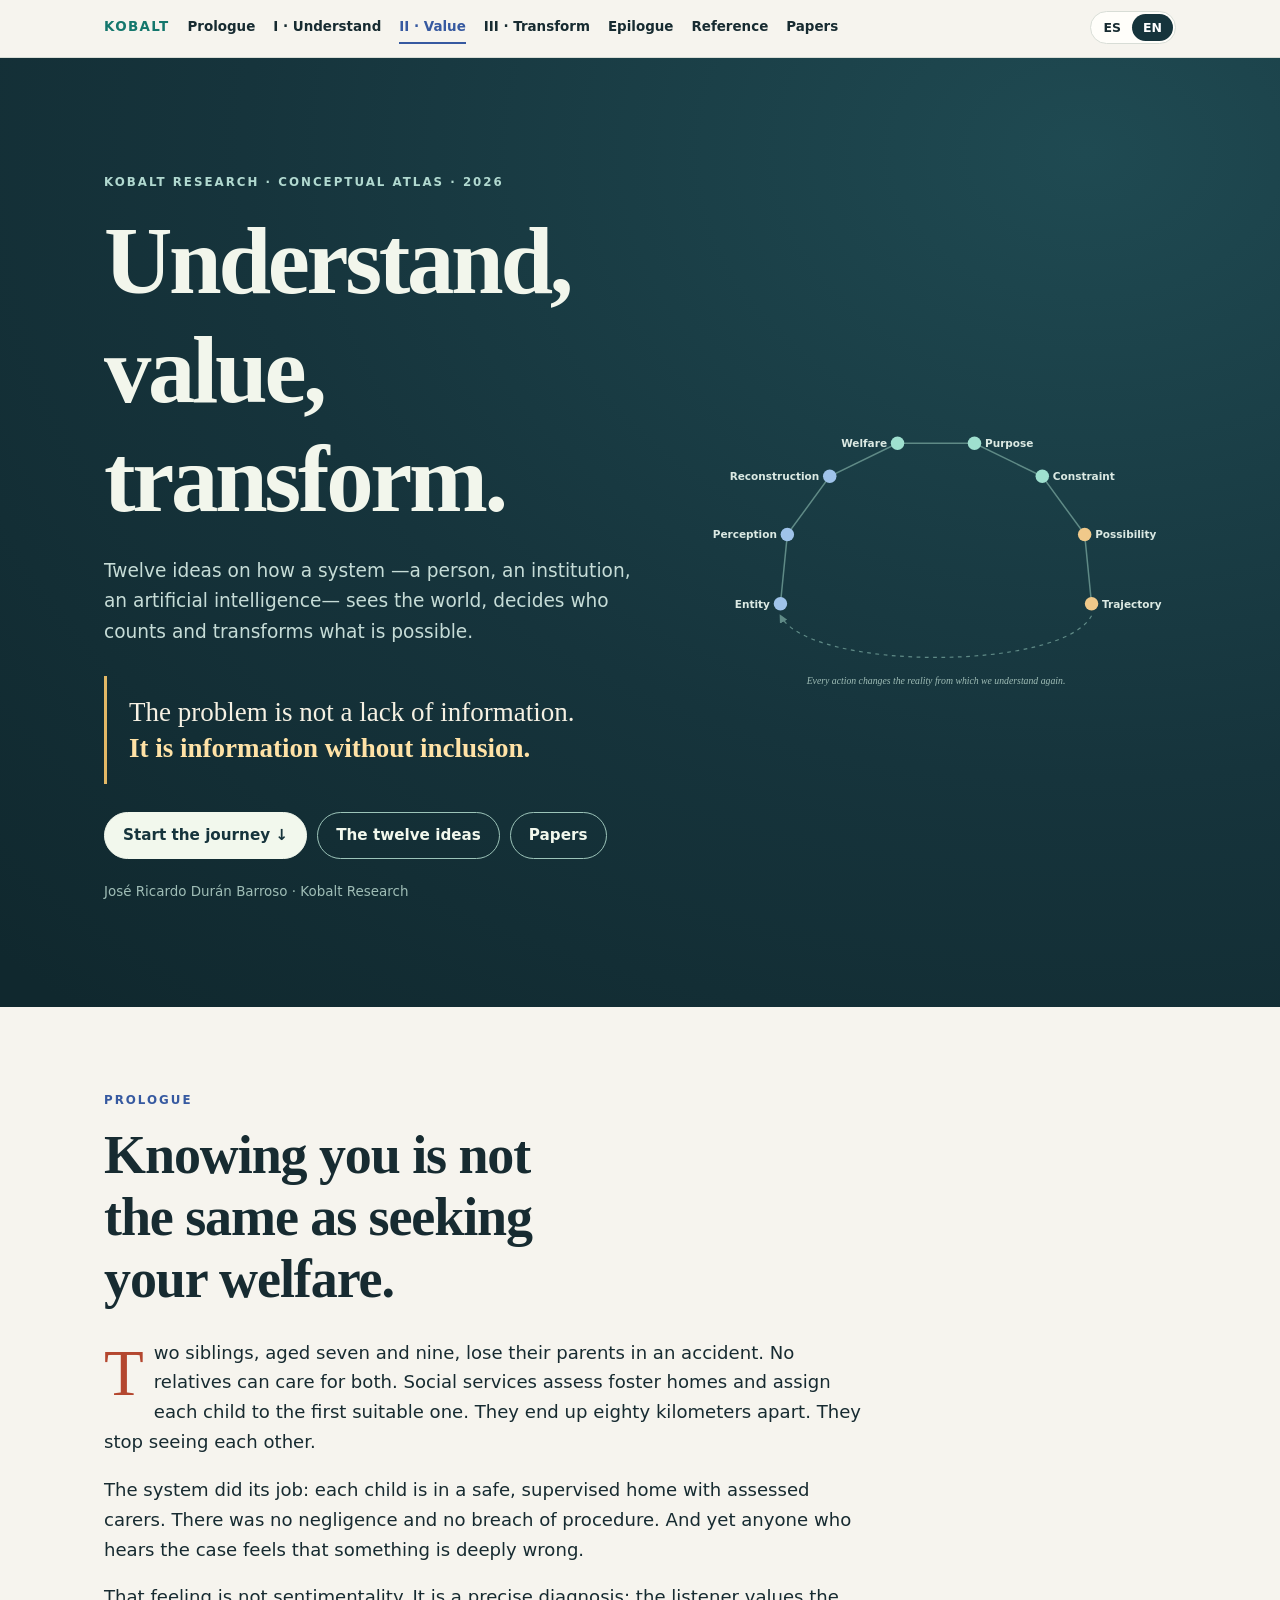
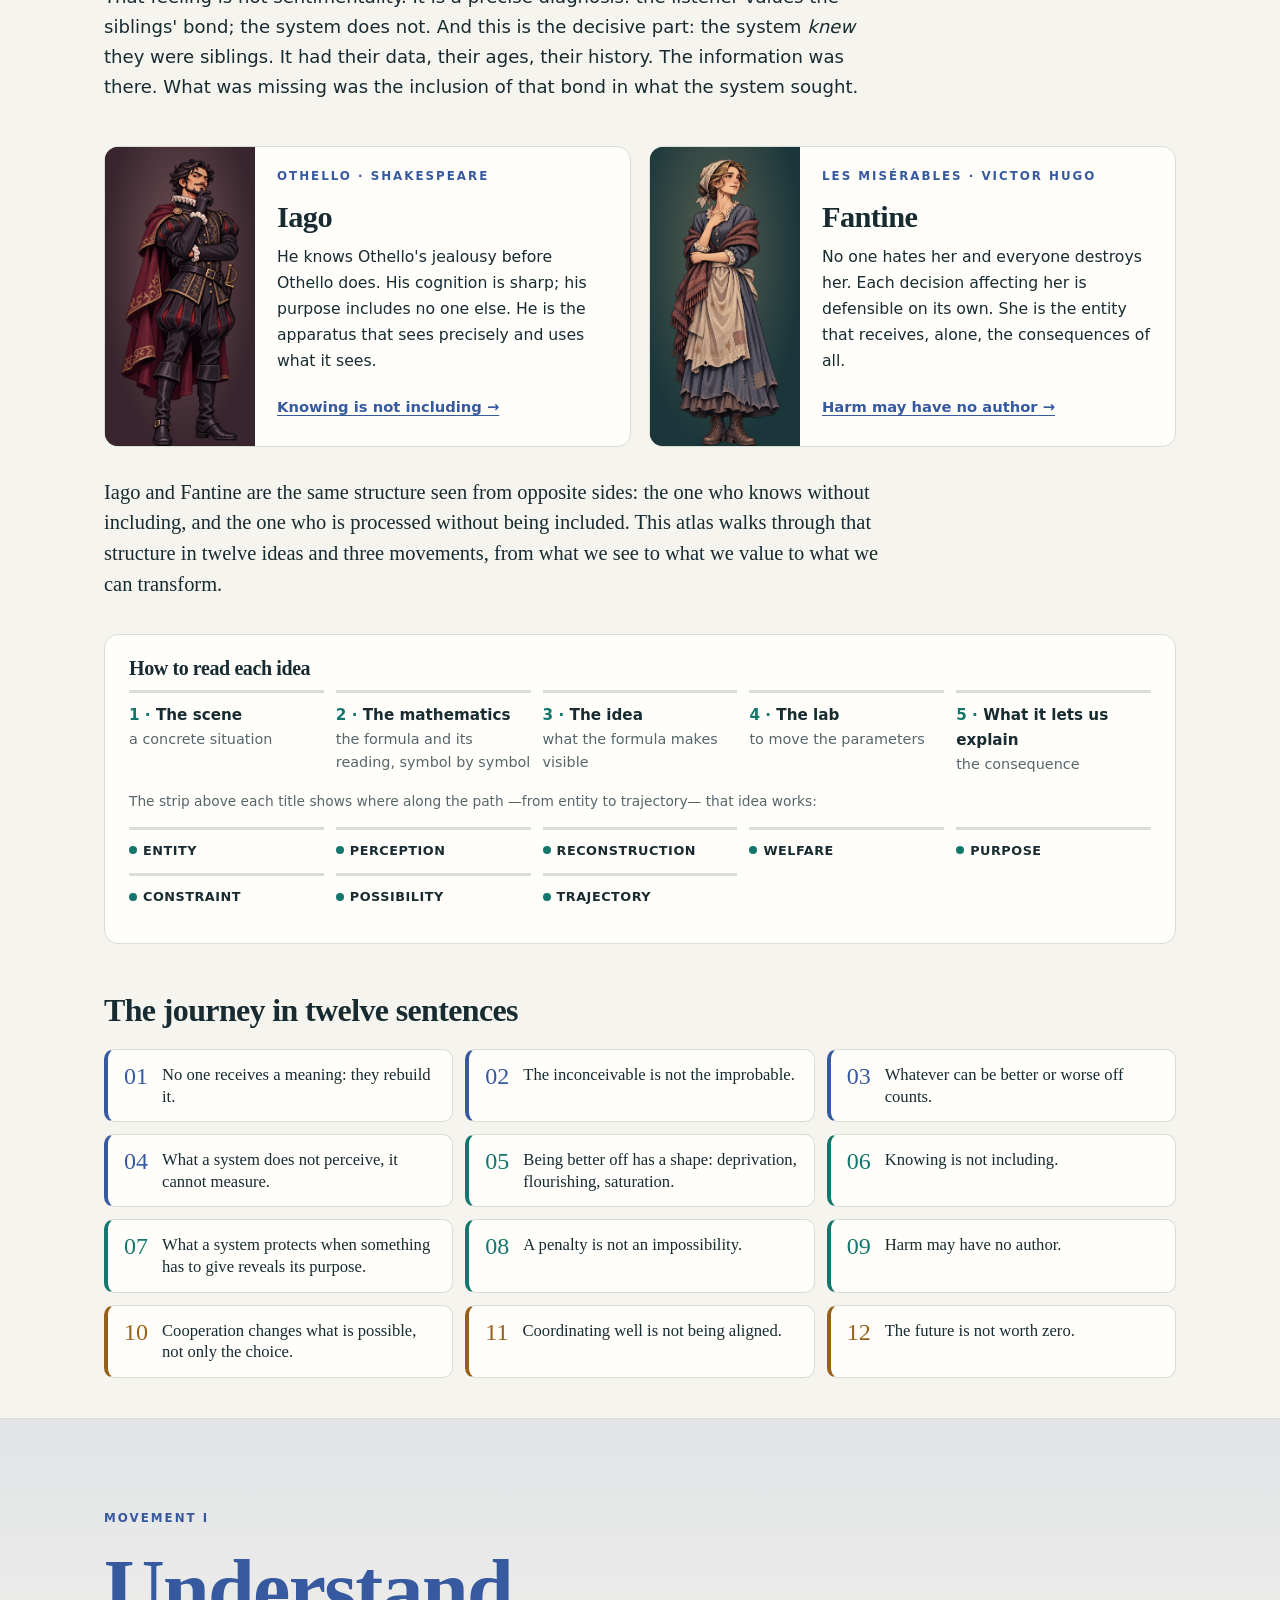
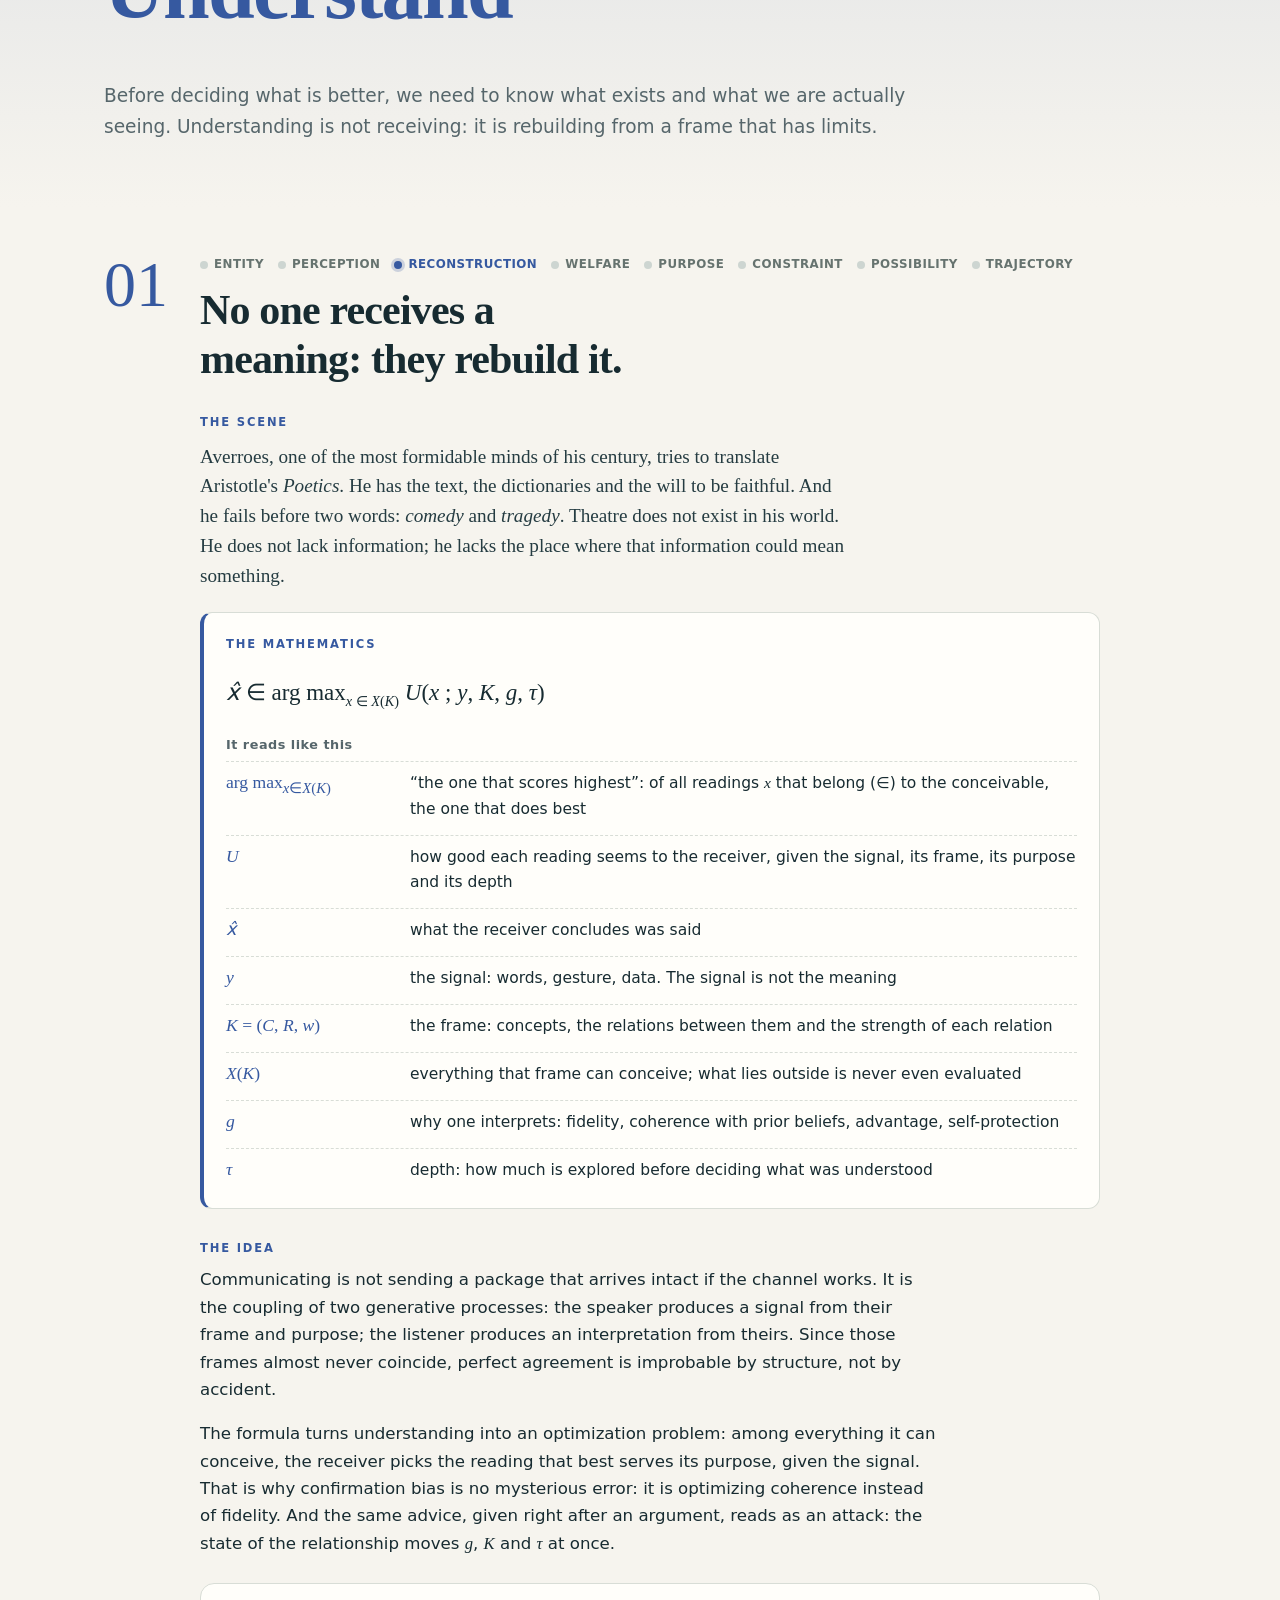
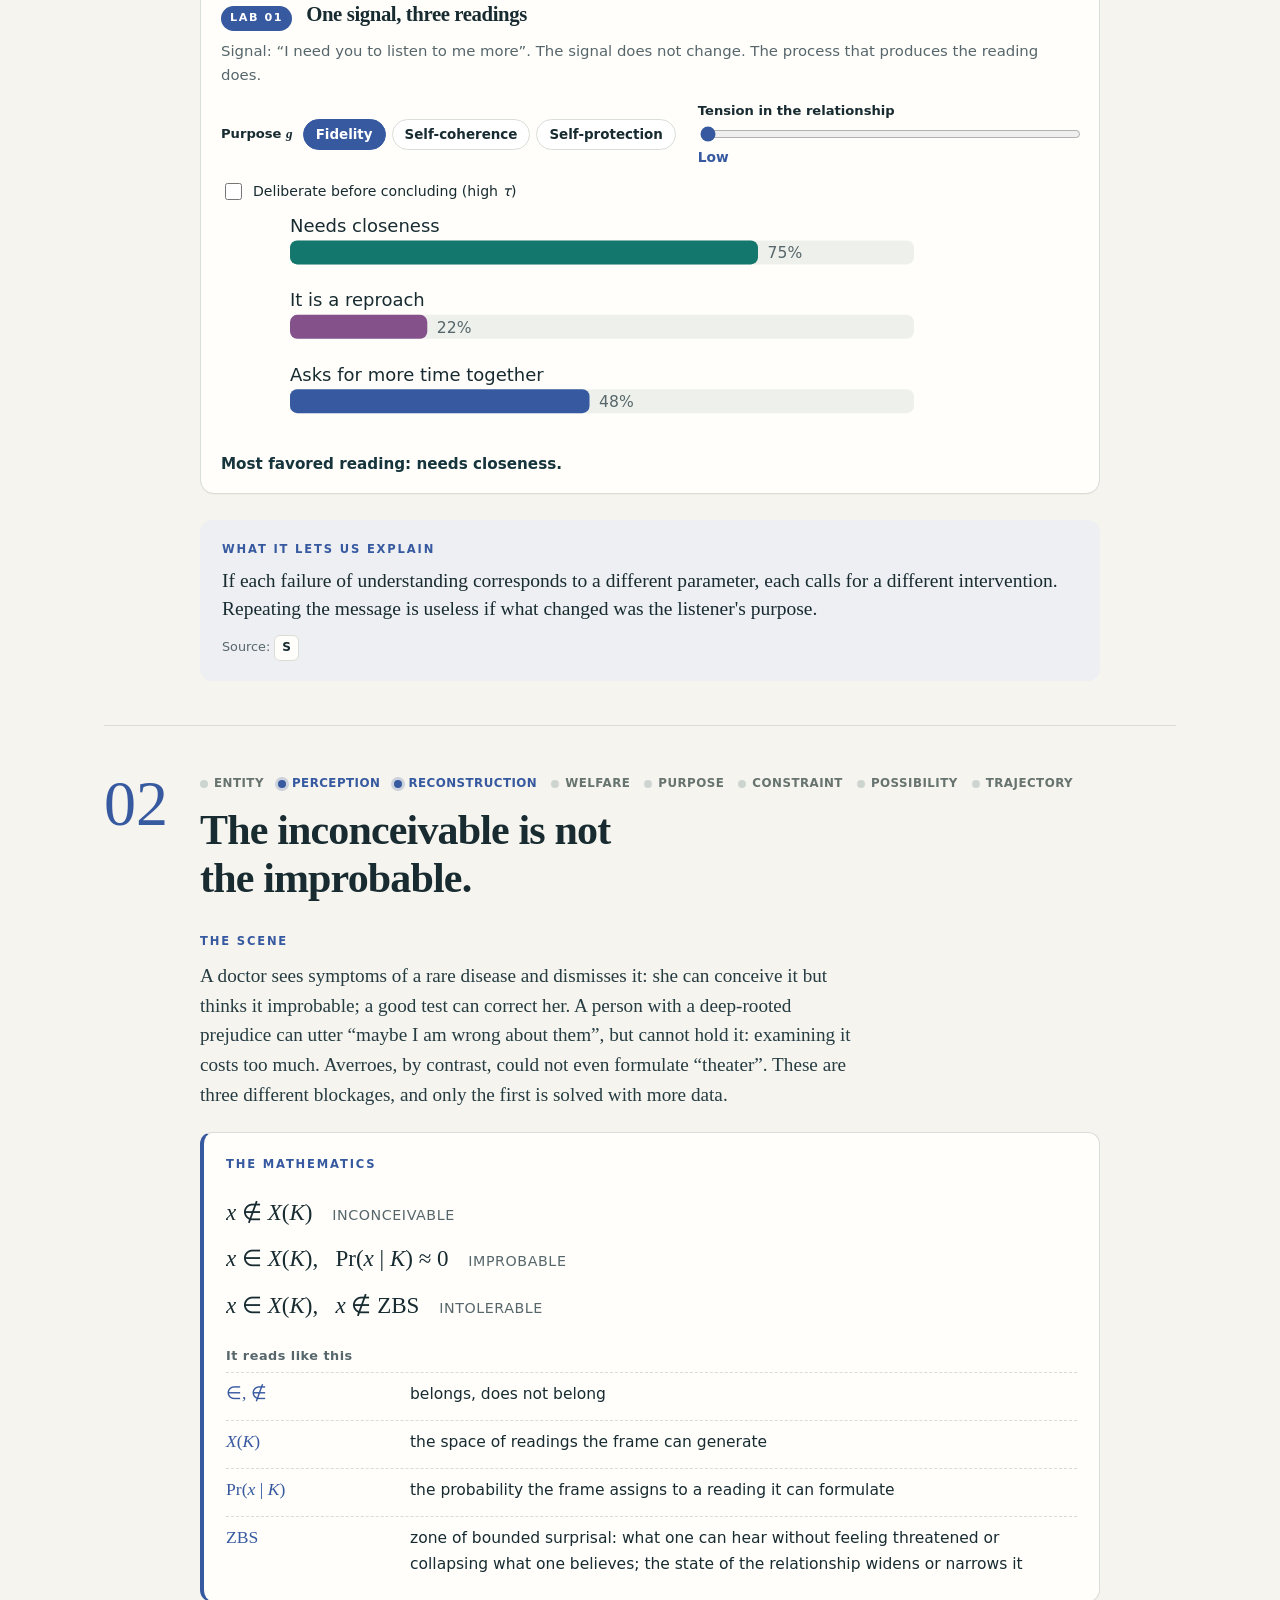
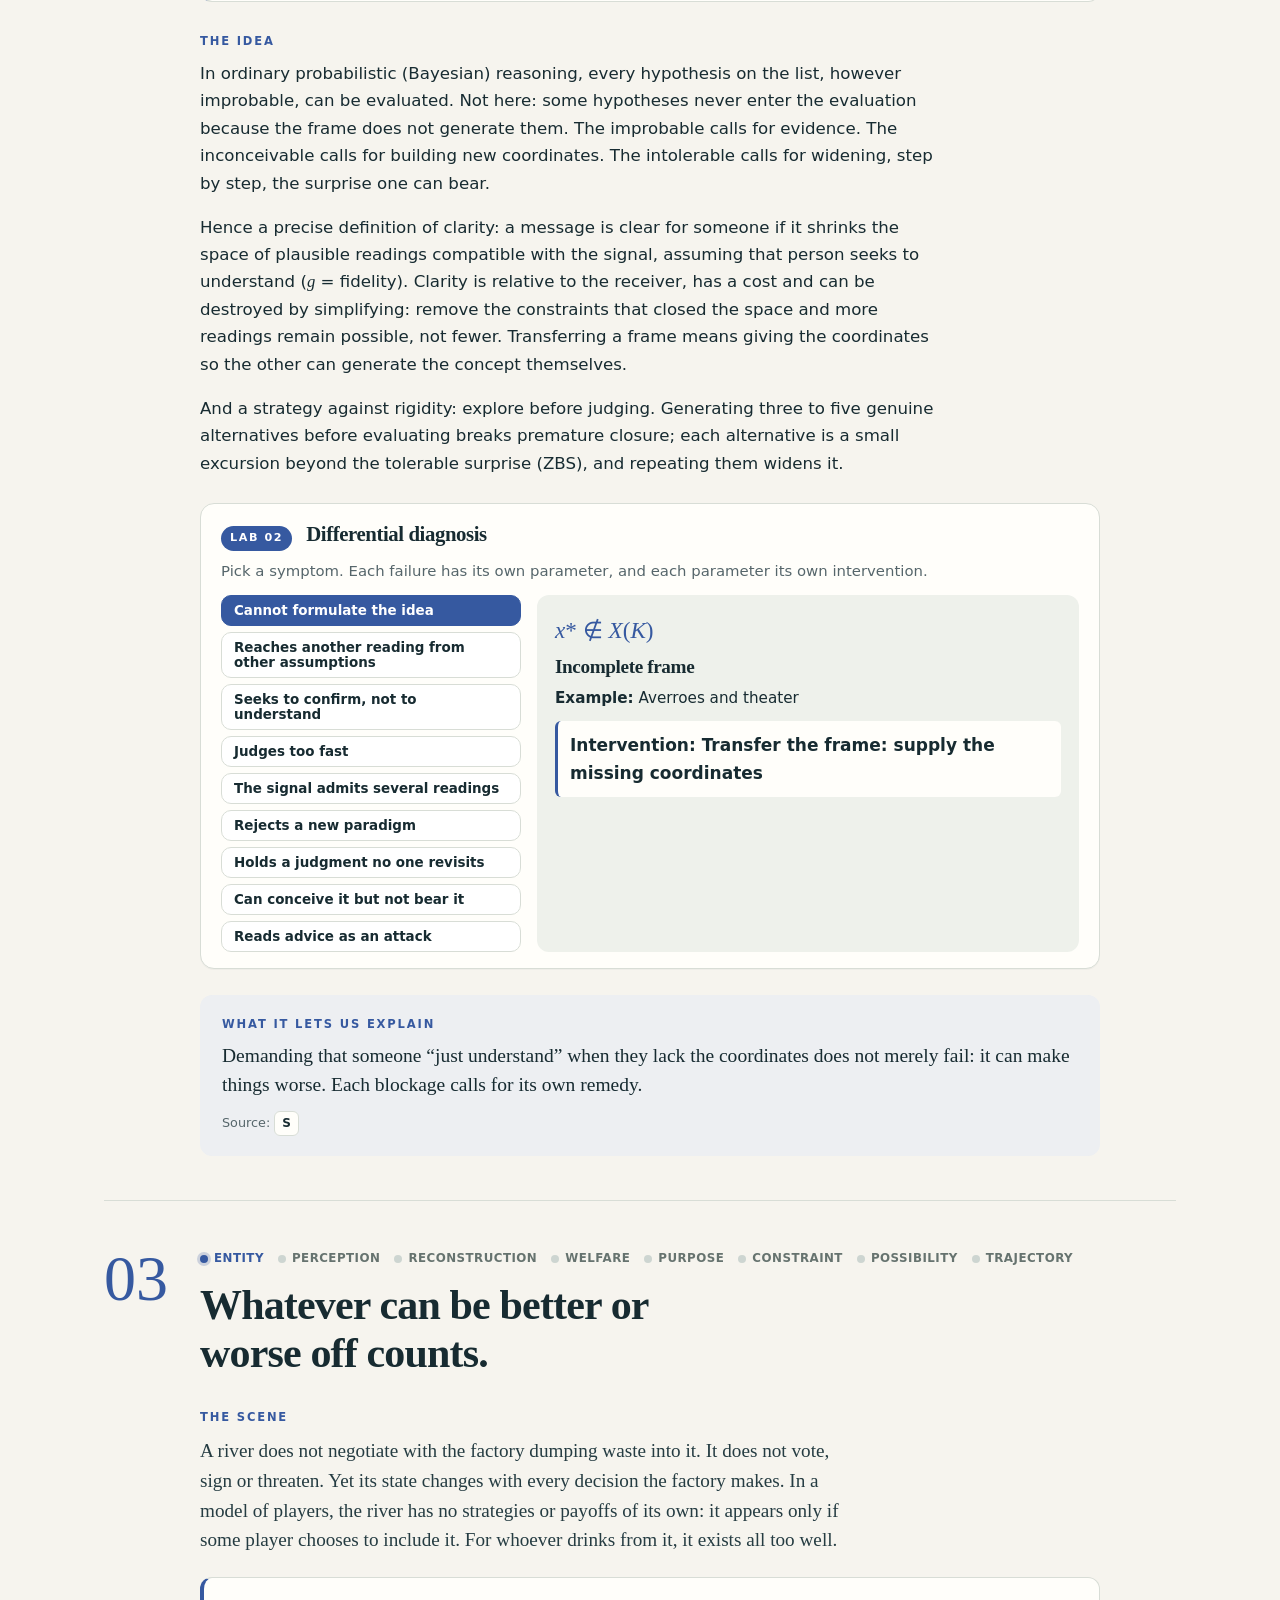
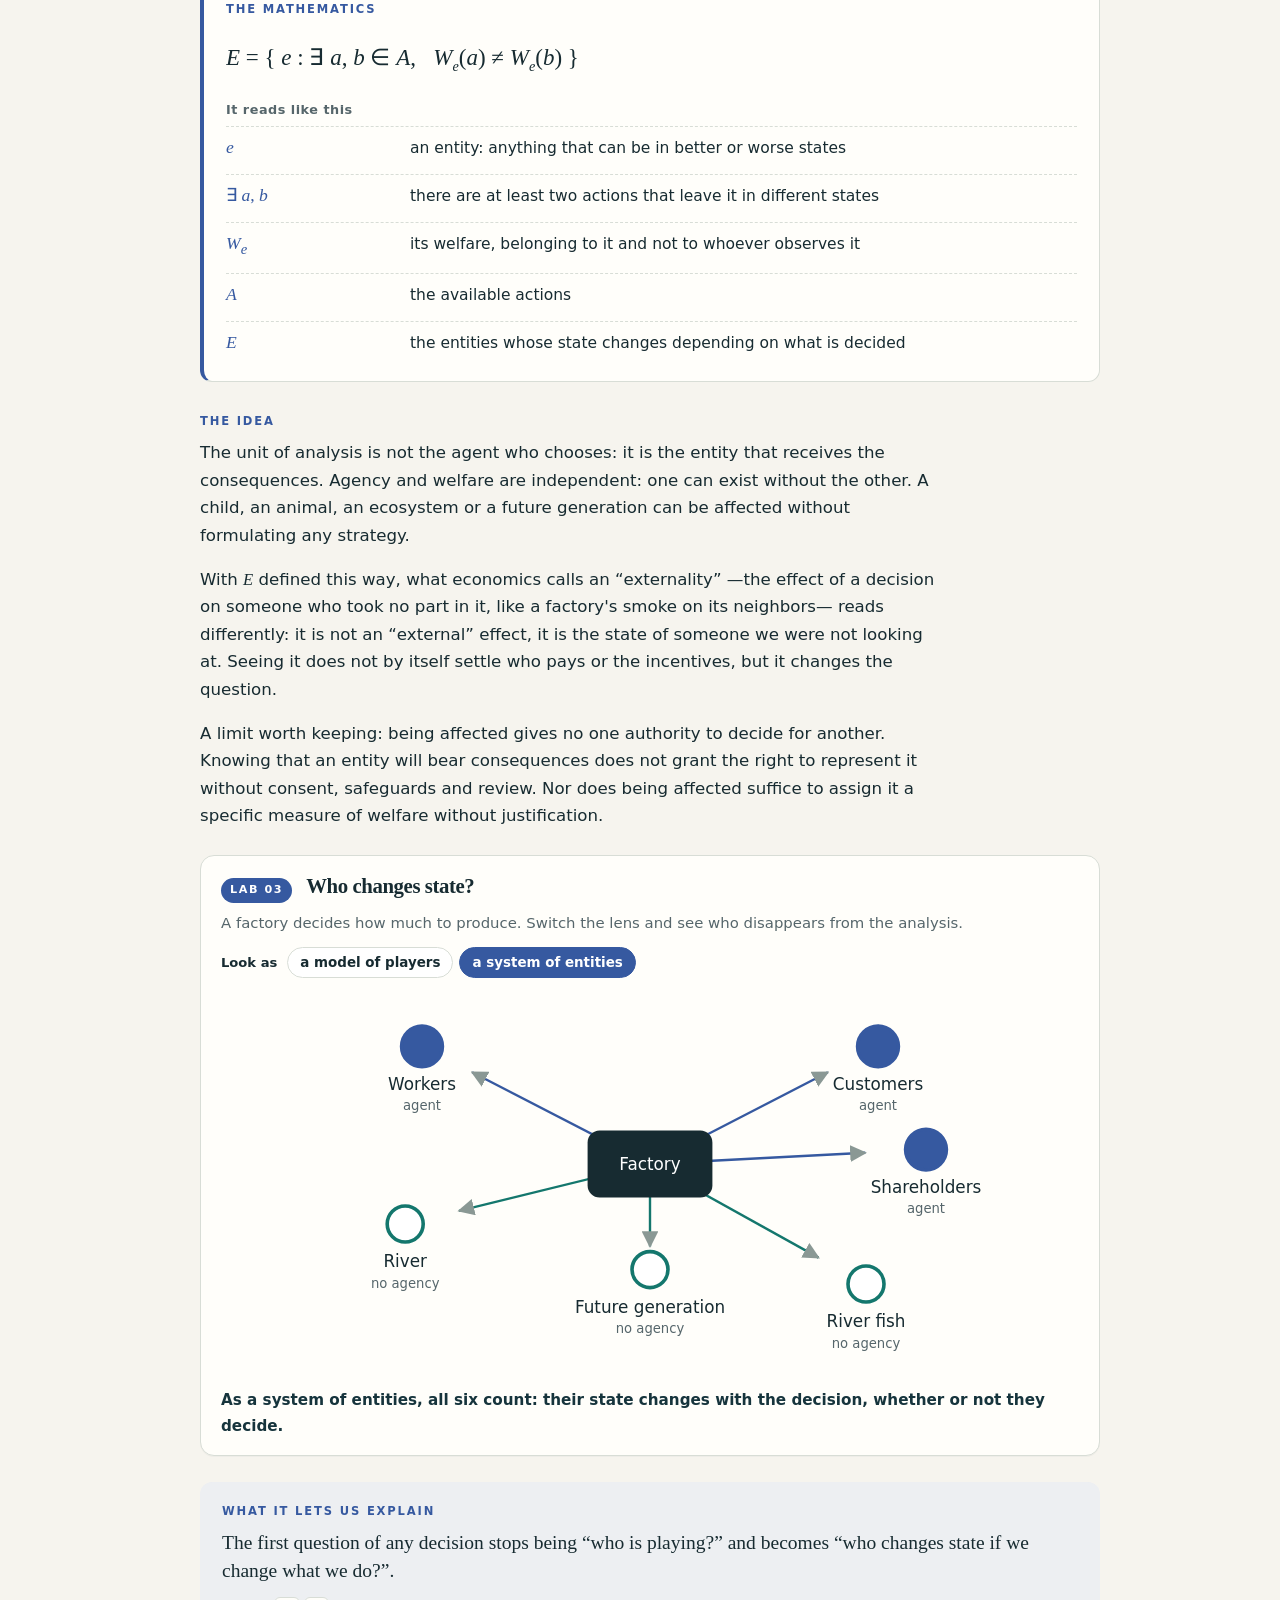
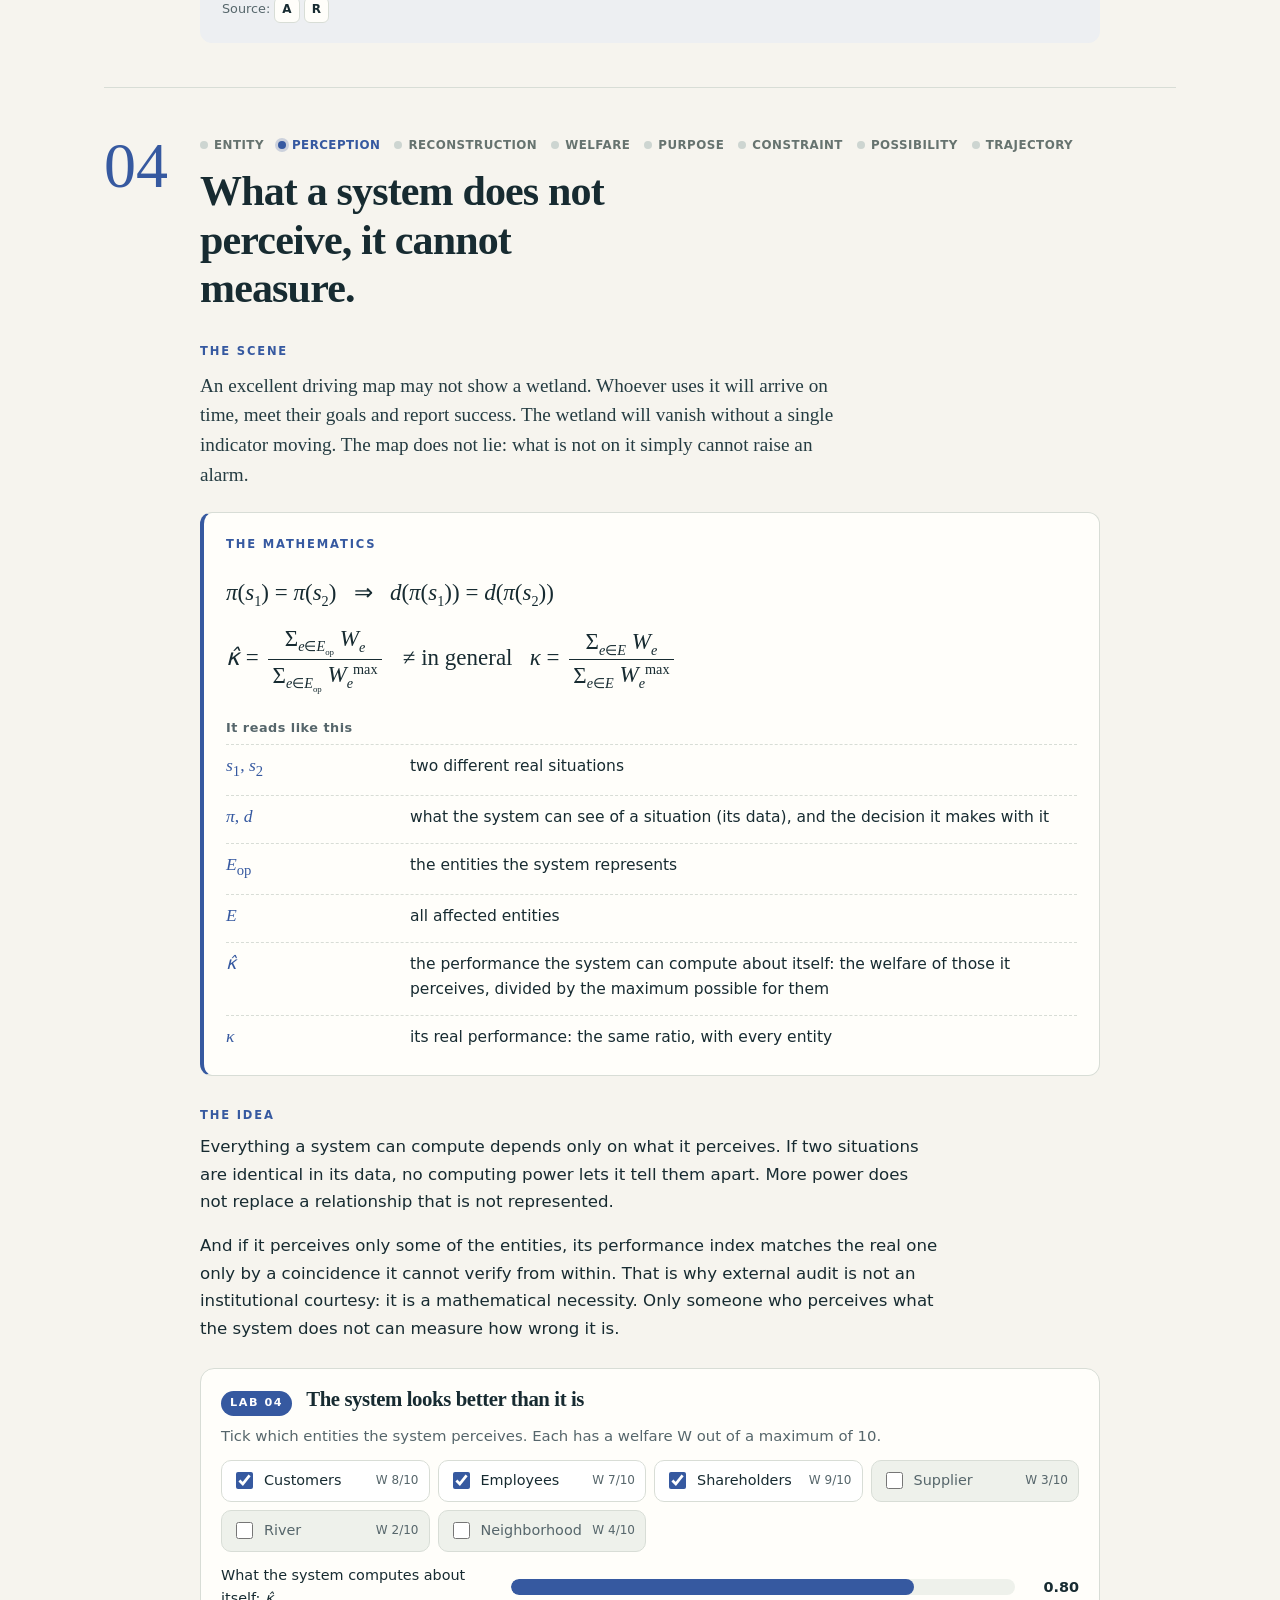
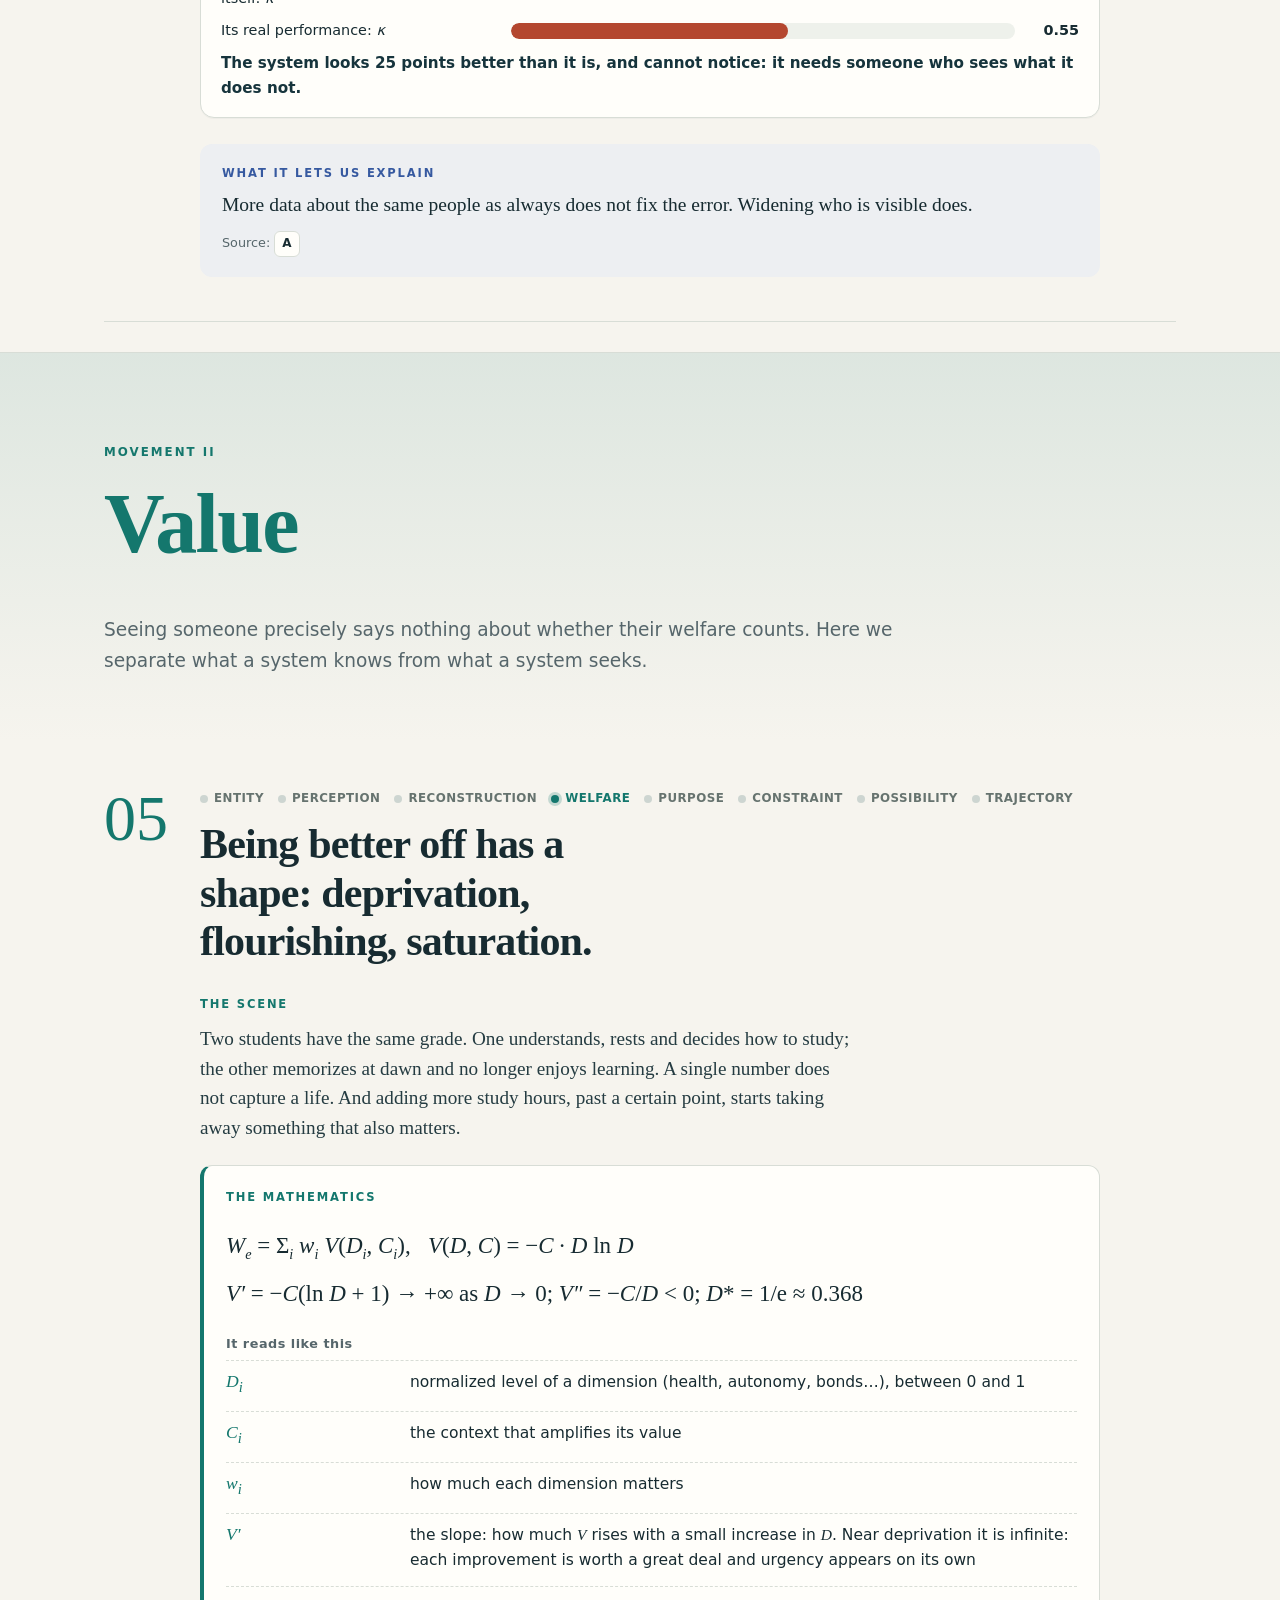
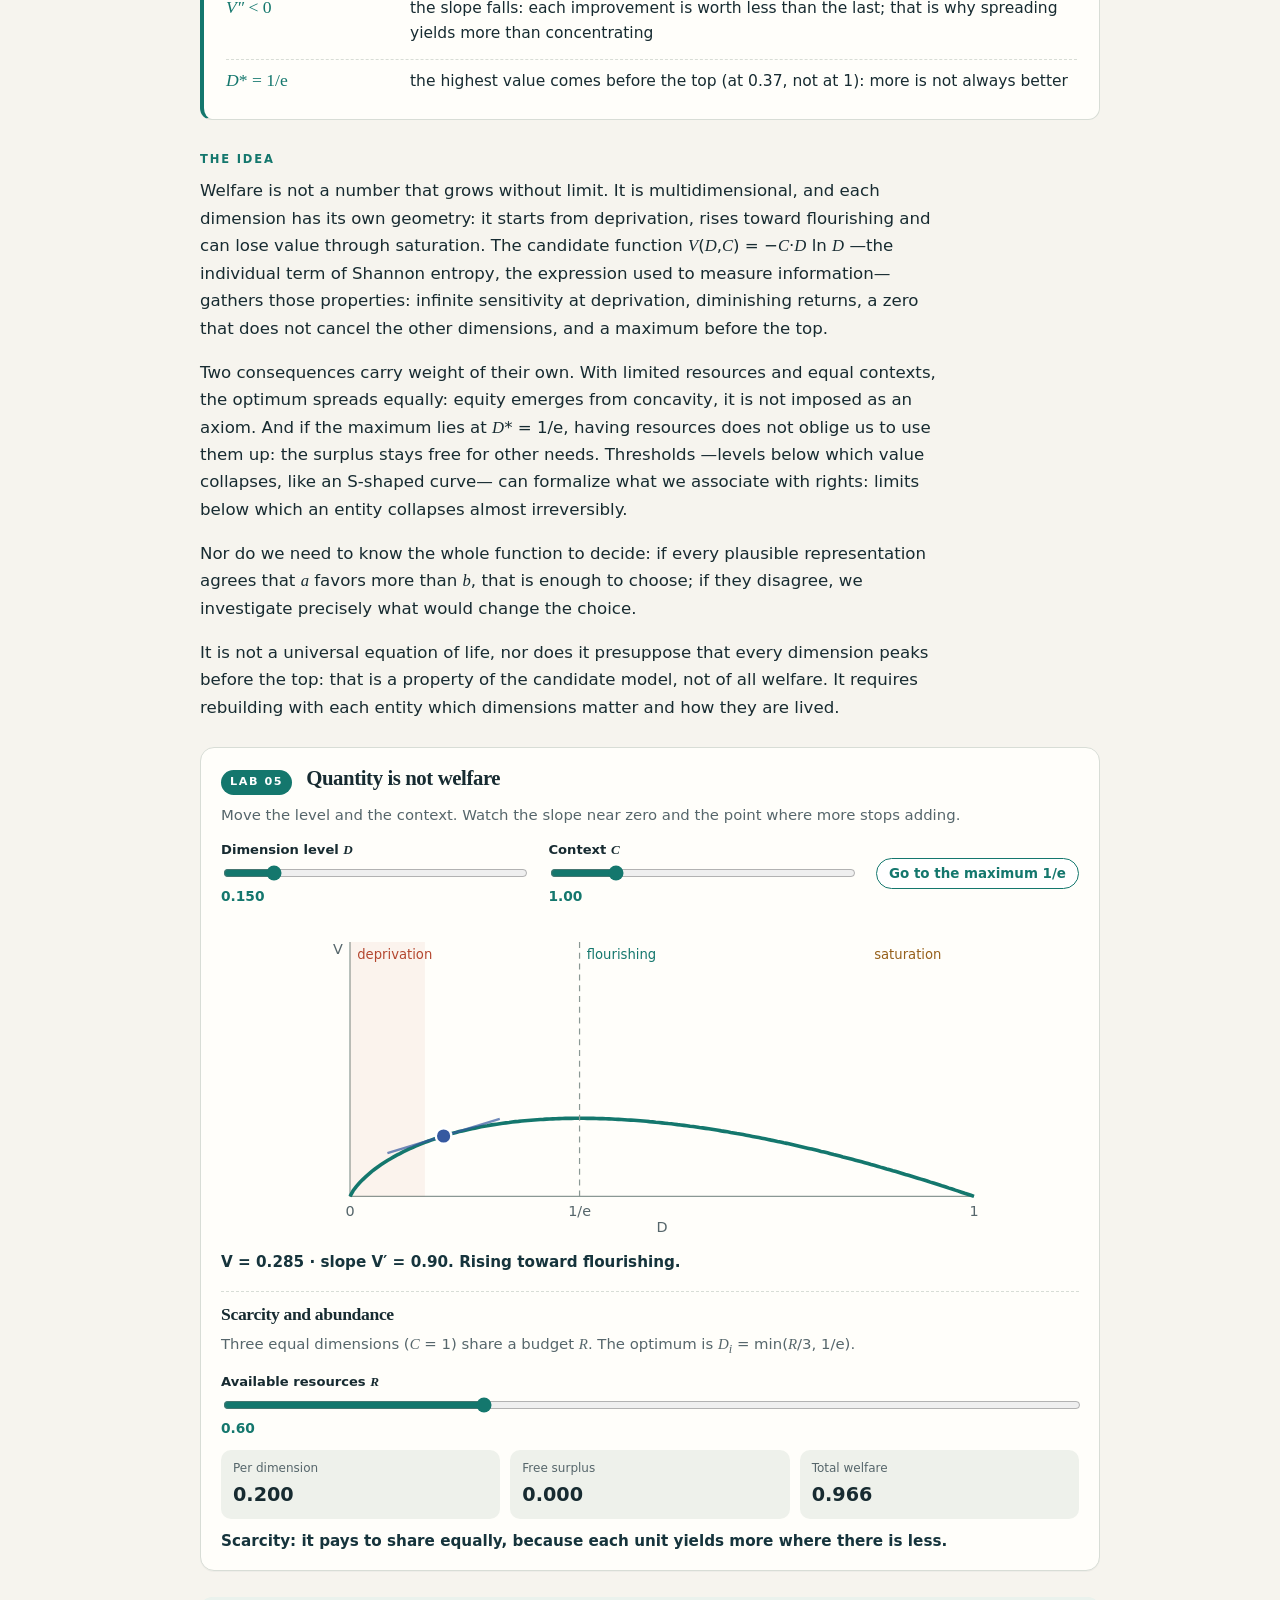
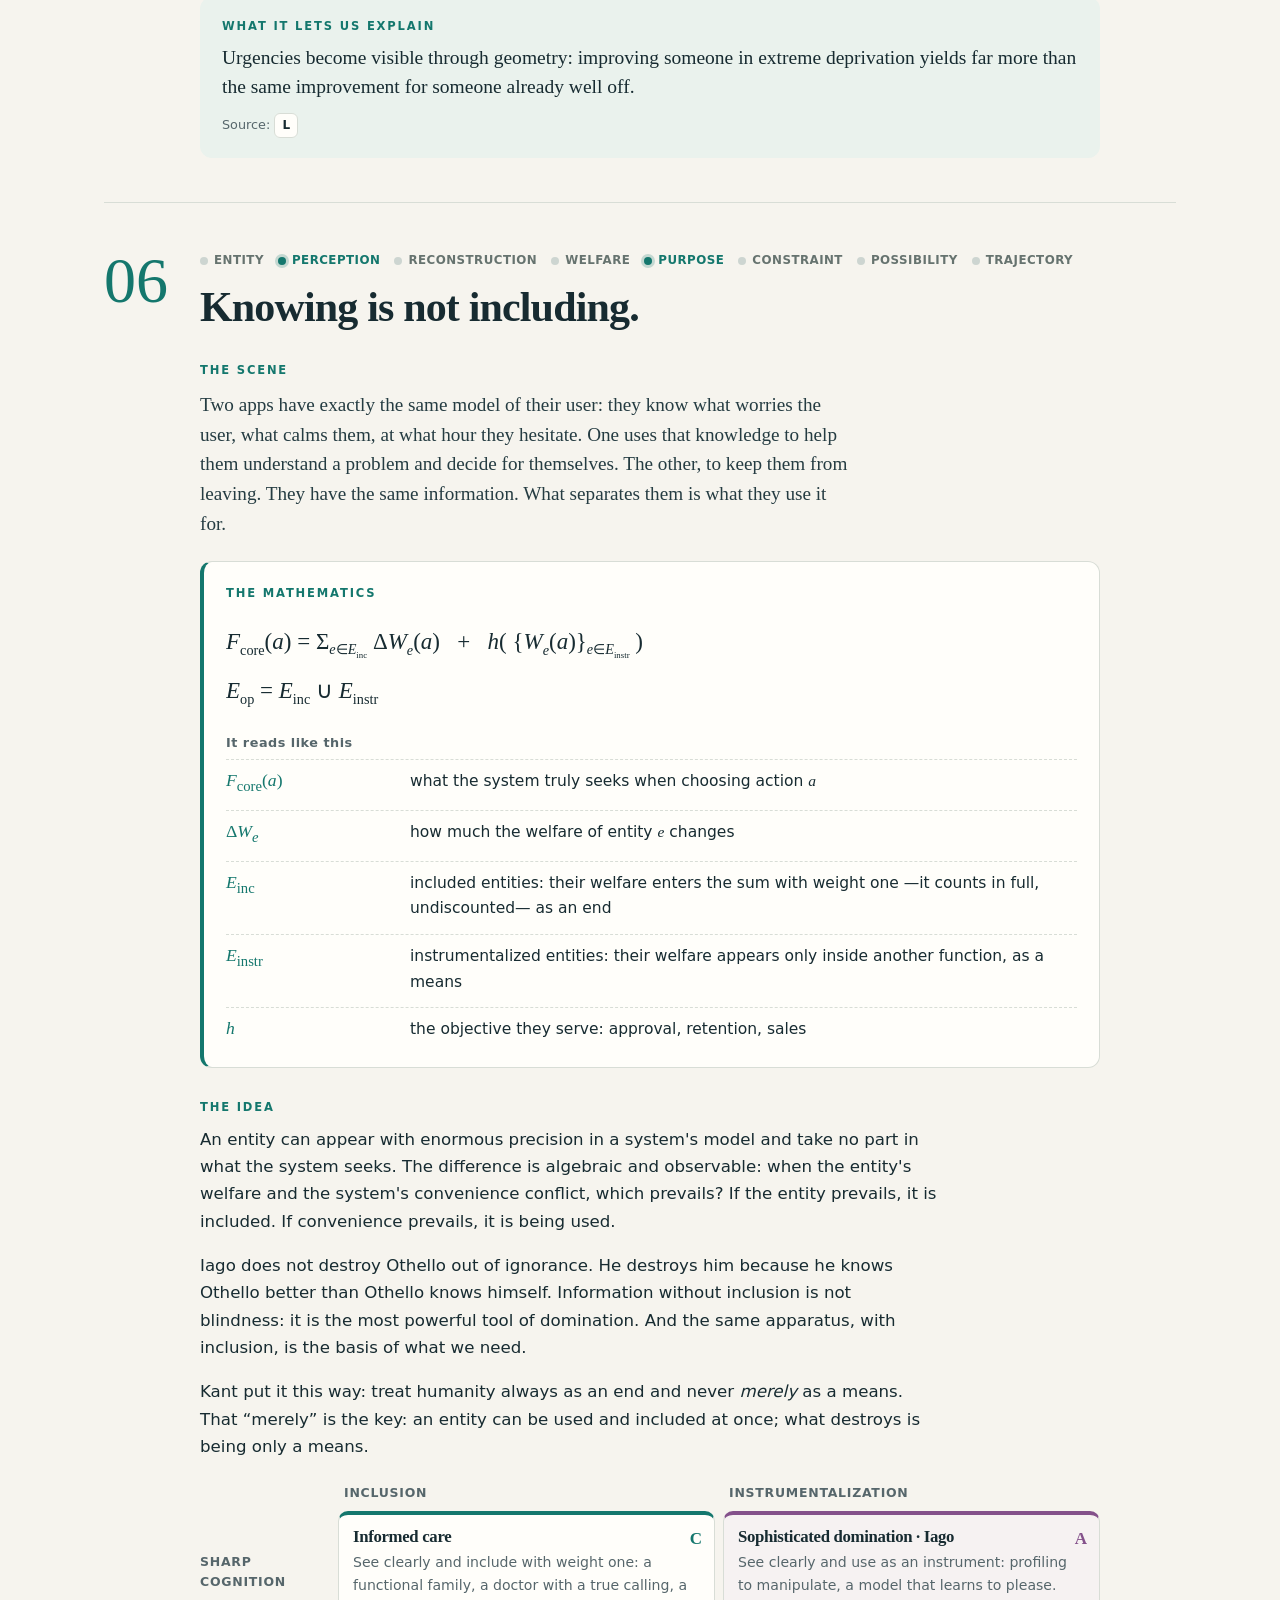
==== commit 1d7881d3: "Atlas: revisión de fidelidad matemática, claridad y experiencia visual Integra tres revisiones indep" ====
--- a/kobalt-atlas/index.html
+++ b/kobalt-atlas/index.html
@@ -16,7 +16,7 @@
 }
 html[data-lang="es"] [lang="en"]:not(html),html[data-lang="en"] [lang="es"]:not(html){display:none!important}
 *{box-sizing:border-box}
-html{scroll-behavior:smooth;scroll-padding-top:70px}
+html{scroll-behavior:smooth;scroll-padding-top:70px;overflow-anchor:none}
 body{margin:0;background:var(--paper);color:var(--ink);font-family:var(--sans);line-height:1.65;font-size:17px;-webkit-text-size-adjust:100%}
 a{color:var(--blue);text-underline-offset:3px}
 a:focus-visible,button:focus-visible,input:focus-visible{outline:3px solid #c17d20;outline-offset:3px}
@@ -35,7 +35,12 @@
 .top{position:sticky;top:0;z-index:20;background:rgba(246,244,238,.96);backdrop-filter:blur(10px);border-bottom:1px solid var(--line)}
 .nav{max-width:1120px;margin:auto;display:flex;align-items:center;gap:18px;padding:10px 24px;overflow-x:auto;white-space:nowrap;scrollbar-width:none}
 .nav::-webkit-scrollbar{display:none}
-.nav a{font-size:.84rem;font-weight:650;color:var(--ink);text-decoration:none}
+.navlinks{display:flex;gap:18px}
+.nav a{font-size:.84rem;font-weight:650;color:var(--ink);text-decoration:none;padding:6px 0}
+.nav a[aria-current]{color:var(--blue);box-shadow:inset 0 -2px var(--blue)}
+.skip{position:absolute;left:-9999px;top:8px;z-index:30;background:var(--dark);color:#fff;padding:8px 14px;border-radius:8px}
+.skip:focus{left:12px}
+.sr{position:absolute;width:1px;height:1px;overflow:hidden;clip:rect(0 0 0 0);white-space:nowrap}
 .nav a:hover{color:var(--blue)}
 .nav .brand{letter-spacing:.1em;font-weight:850;color:var(--green)}
 .langs{margin-left:auto;display:flex;border:1px solid var(--line);border-radius:999px;padding:2px;background:var(--panel)}
@@ -75,7 +80,7 @@
 .ptext{padding:20px 22px}
 .ptext h3{font-size:1.9rem;margin-bottom:.3em}
 .ptext p{font-size:.98rem}
-.ptext a{font-weight:650;font-size:.92rem}
+.ptext a{font-weight:650;font-size:.92rem;display:inline-block;padding:6px 0}
 .bridge{max-width:780px;font-family:var(--serif);font-size:1.28rem;line-height:1.5;margin:30px 0}
 .howto{background:var(--panel);border:1px solid var(--line);border-radius:14px;padding:22px 24px;margin:34px 0}
 .howto h4{font-size:1.25rem}
@@ -92,7 +97,7 @@
 
 /* ---------- columna (cadena) ---------- */
 .spine{display:flex;flex-wrap:wrap;gap:4px 14px;list-style:none;padding:0;margin:0 0 12px}
-.sp{display:flex;align-items:center;gap:6px;font-size:.74rem;font-weight:650;letter-spacing:.04em;text-transform:uppercase;color:#a3aeab}
+.sp{display:flex;align-items:center;gap:6px;font-size:.74rem;font-weight:650;letter-spacing:.04em;text-transform:uppercase;color:#66736f}
 .sp .dot{width:8px;height:8px;border-radius:50%;background:#cdd5d1}
 .sp.on{color:var(--mc)}
 .sp.on .dot{background:var(--mc);box-shadow:0 0 0 3px color-mix(in srgb,var(--mc) 22%,transparent)}
@@ -106,7 +111,7 @@
 .mlead{font-size:1.16rem;color:var(--muted);max-width:68ch}
 
 /* ---------- ideas ---------- */
-.idea{padding:60px 0 50px;border-bottom:1px solid var(--line)}
+.idea{padding:48px 0 44px;border-bottom:1px solid var(--line)}
 .ihead{display:grid;grid-template-columns:84px 1fr;gap:12px;align-items:start}
 .inum{font-family:var(--serif);font-size:clamp(46px,6vw,64px);line-height:.95;color:var(--mc)}
 .ihead h3{font-size:clamp(28px,3.8vw,42px);max-width:22ch;margin:0}
@@ -128,7 +133,8 @@
 .reading li{display:grid;grid-template-columns:minmax(110px,170px) 1fr;gap:14px;align-items:baseline;padding:6px 0;border-top:1px dashed var(--line)}
 .reading .sym{font-family:var(--serif);font-size:1.1rem;color:var(--mc)}
 .reading .rd{font-size:.97rem}
-.concept p{font-size:1.04rem}
+.concept p{font-size:1.04rem;max-width:70ch}
+.scene p{max-width:68ch}
 .conseq{margin-top:26px;padding:20px 22px;background:color-mix(in srgb,var(--mc) 9%,var(--panel));border-radius:12px}
 .conseq .tempo{margin-top:0}
 .conseq p{font-family:var(--serif);font-size:1.22rem;line-height:1.45;margin:.2em 0 .6em}
@@ -175,7 +181,7 @@
 .seg button,.mini,.dlist button{font:600 .84rem var(--sans);border:1px solid var(--line);background:#fff;color:var(--ink);padding:7px 12px;border-radius:999px;cursor:pointer}
 .seg button.on,.dlist button.on{background:var(--mc);border-color:var(--mc);color:#fff}
 .mini{border-color:var(--mc);color:var(--mc)}
-.lab svg{width:100%;height:auto;display:block;margin:6px 0}
+.lab svg{width:100%;max-width:720px;height:auto;display:block;margin:6px auto}
 .lab svg text{font-family:var(--sans)}
 .out{font-size:.95rem;font-weight:600;color:var(--dark);margin:8px 0 0;min-height:1.4em}
 .subpanel{border-top:1px dashed var(--line);margin-top:16px;padding-top:12px}
@@ -219,7 +225,7 @@
 .opt.win{border-color:var(--mc);background:color-mix(in srgb,var(--mc) 8%,#fff)}
 .stages{display:grid;grid-template-columns:repeat(4,1fr);gap:8px;margin:8px 0}
 .stage{border:1px solid var(--line);border-radius:10px;padding:10px 12px;background:#fff;transition:opacity .3s}
-.stage.future{opacity:.38}
+.stage.future{opacity:.62}
 .stage.current{border-color:var(--terra);box-shadow:0 0 0 2px color-mix(in srgb,var(--terra) 25%,transparent)}
 .stage b{font-family:var(--serif);color:var(--terra)}
 .stage h5{margin:2px 0;font-size:1rem}
@@ -232,9 +238,9 @@
 .gm th{background:var(--soft);font-family:var(--sans);font-size:.85rem}
 .gm td.eq{background:color-mix(in srgb,var(--terra) 16%,#fff);font-weight:700}
 .gm td.par{outline:3px solid var(--green);outline-offset:-3px}
-.gm tr.dis td,.gm tr.dis th{opacity:.3}
+.gm tr.dis td,.gm tr.dis th{opacity:.55;background:repeating-linear-gradient(45deg,#fff 0 6px,#f1f3ef 6px 12px)}
 .k{display:inline-block;width:12px;height:12px;border-radius:3px;vertical-align:-1px;margin-right:3px}
-.k.eq{background:color-mix(in srgb,var(--terra) 30%,#fff)}.k.par{border:2px solid var(--green)}
+.k.eq{background:color-mix(in srgb,var(--terra) 30%,#fff)}.k.par{border:2px solid var(--green);margin-left:14px}
 
 /* ---------- epílogo ---------- */
 .epilogue{padding:90px 0 70px;background:linear-gradient(180deg,#e9eee9 0%,var(--paper) 60%);border-top:1px solid var(--line);--mc:var(--green)}
@@ -303,9 +309,20 @@
   .matrix .mcorner,.matrix .mrow{display:none}
   .b2{grid-template-columns:1fr 46px}
   .b2>span{grid-column:1/-1}
-  .nav{gap:14px;padding:10px 16px}
-  .nav>a:not(.brand){display:none}
-  .formula{font-size:16px}
+  .nav{flex-wrap:wrap;row-gap:4px;padding:8px 16px}
+  .navlinks{order:3;flex-basis:100%;overflow-x:auto;gap:16px;scrollbar-width:none;-webkit-mask-image:linear-gradient(90deg,#000 85%,transparent);mask-image:linear-gradient(90deg,#000 85%,transparent)}
+  .navlinks::-webkit-scrollbar{display:none}
+  html{scroll-padding-top:104px}
+  .formula{font-size:18px}
+  .formula .fl{white-space:normal}
+  .lab{padding:16px 12px}
+  .spine.compact .sp:not(.on){display:none}
+  .concepts thead{display:none}
+  .concepts tr{display:grid;grid-template-columns:1fr auto;padding:10px 12px;border-bottom:1px solid var(--line)}
+  .concepts th,.concepts td{border:0;padding:2px 0;min-width:0}
+  .concepts td.cf,.concepts td:nth-child(3){grid-column:1/-1;white-space:normal}
+  .concepts td.ci{grid-row:1;grid-column:2}
+  .ctable{font-size:.82rem}.ctable th,.ctable td{padding:7px 6px}
 }
 @media (prefers-reduced-motion:reduce){
   html{scroll-behavior:auto}
@@ -315,7 +332,8 @@
 </style>
 </head>
 <body>
-<div class="top"><nav class="nav" id="nav"><a class="brand" href="#inicio">KOBALT</a><a href="#prologo"><span lang="es">Prólogo</span><span lang="en">Prologue</span></a><a href="#comprender"><span lang="es">I · Comprender</span><span lang="en">I · Understand</span></a><a href="#valorar"><span lang="es">II · Valorar</span><span lang="en">II · Value</span></a><a href="#transformar"><span lang="es">III · Transformar</span><span lang="en">III · Transform</span></a><a href="#epilogo"><span lang="es">Epílogo</span><span lang="en">Epilogue</span></a><a href="#referencia"><span lang="es">Referencia</span><span lang="en">Reference</span></a><a href="#papers"><span lang="es">Papers</span><span lang="en">Papers</span></a>
+<a class="skip" href="#prologo"><span lang="es">Saltar al contenido</span><span lang="en">Skip to content</span></a>
+<div class="top"><nav class="nav" id="nav"><a class="brand" href="#inicio">KOBALT</a><div class="navlinks"><a href="#prologo"><span lang="es">Prólogo</span><span lang="en">Prologue</span></a><a href="#comprender"><span lang="es">I · Comprender</span><span lang="en">I · Understand</span></a><a href="#valorar"><span lang="es">II · Valorar</span><span lang="en">II · Value</span></a><a href="#transformar"><span lang="es">III · Transformar</span><span lang="en">III · Transform</span></a><a href="#epilogo"><span lang="es">Epílogo</span><span lang="en">Epilogue</span></a><a href="#referencia"><span lang="es">Referencia</span><span lang="en">Reference</span></a><a href="#papers"><span lang="es">Papers</span><span lang="en">Papers</span></a></div>
 <div class="langs" role="group" aria-label="Idioma / Language"><button id="b-es" aria-pressed="true">ES</button><button id="b-en" aria-pressed="false">EN</button></div></nav>
 <div class="progress" id="progress"></div></div>
 
@@ -328,13 +346,13 @@
     <div class="herobtns"><a class="hbtn solid" href="#prologo"><span lang="es">Empezar el recorrido</span><span lang="en">Start the journey</span> ↓</a><a class="hbtn" href="#doce"><span lang="es">Las doce ideas</span><span lang="en">The twelve ideas</span></a><a class="hbtn" href="#papers">Papers</a></div>
     <p class="byline">José Ricardo Durán Barroso · Kobalt Research</p>
   </div>
-  <div><svg class="herosvg" viewBox="0 0 520 360" role="img" aria-label="Cadena: entidad, percepción, reconstrucción, bienestar, finalidad, restricción, posibilidad, trayectoria">
+  <div><svg class="herosvg" viewBox="-60 0 640 392" role="img" aria-label="Recorrido: entidad, percepción, reconstrucción, bienestar, finalidad, restricción, posibilidad, trayectoria" data-en="Path: entity, perception, reconstruction, welfare, purpose, constraint, possibility, trajectory">
 <path d="M52.6 279.7 L61.8 187.2 L118.3 109.8 L208.7 65.8 L311.3 65.8 L401.7 109.8 L458.2 187.2 L467.4 279.7" fill="none" stroke="#5f8a86" stroke-width="2"/>
 <path d="M467.4 295.7 C 427.4 369.7, 92.6 369.7, 52.6 295.7" fill="none" stroke="#5f8a86" stroke-width="1.6" stroke-dasharray="5 6" marker-end="url(#harr)" class="flow"/>
 <defs><marker id="harr" viewBox="0 0 10 10" refX="8" refY="5" markerWidth="7" markerHeight="7" orient="auto"><path d="M0 0L10 5L0 10z" fill="#5f8a86"/></marker></defs>
 <g class="hn" style="--d:0.00s"><circle cx="52.6" cy="279.7" r="9" fill="#9fc3ea"/><text x="38.6" y="284.7" text-anchor="end" lang="es">Entidad</text><text x="38.6" y="284.7" text-anchor="end" lang="en">Entity</text></g><g class="hn" style="--d:0.18s"><circle cx="61.8" cy="187.2" r="9" fill="#9fc3ea"/><text x="47.8" y="192.2" text-anchor="end" lang="es">Percepción</text><text x="47.8" y="192.2" text-anchor="end" lang="en">Perception</text></g><g class="hn" style="--d:0.36s"><circle cx="118.3" cy="109.8" r="9" fill="#9fc3ea"/><text x="104.3" y="114.8" text-anchor="end" lang="es">Reconstrucción</text><text x="104.3" y="114.8" text-anchor="end" lang="en">Reconstruction</text></g><g class="hn" style="--d:0.54s"><circle cx="208.7" cy="65.8" r="9" fill="#9fe0cf"/><text x="194.7" y="70.8" text-anchor="end" lang="es">Bienestar</text><text x="194.7" y="70.8" text-anchor="end" lang="en">Welfare</text></g><g class="hn" style="--d:0.72s"><circle cx="311.3" cy="65.8" r="9" fill="#9fe0cf"/><text x="325.3" y="70.8" text-anchor="start" lang="es">Finalidad</text><text x="325.3" y="70.8" text-anchor="start" lang="en">Purpose</text></g><g class="hn" style="--d:0.90s"><circle cx="401.7" cy="109.8" r="9" fill="#9fe0cf"/><text x="415.7" y="114.8" text-anchor="start" lang="es">Restricción</text><text x="415.7" y="114.8" text-anchor="start" lang="en">Constraint</text></g><g class="hn" style="--d:1.08s"><circle cx="458.2" cy="187.2" r="9" fill="#f0c98a"/><text x="472.2" y="192.2" text-anchor="start" lang="es">Posibilidad</text><text x="472.2" y="192.2" text-anchor="start" lang="en">Possibility</text></g><g class="hn" style="--d:1.26s"><circle cx="467.4" cy="279.7" r="9" fill="#f0c98a"/><text x="481.4" y="284.7" text-anchor="start" lang="es">Trayectoria</text><text x="481.4" y="284.7" text-anchor="start" lang="en">Trajectory</text></g>
-<text x="260" y="352" text-anchor="middle" class="hcap" lang="es">Cada acción cambia la realidad desde la que volvemos a comprender.</text>
-<text x="260" y="352" text-anchor="middle" class="hcap" lang="en">Every action changes the reality from which we understand again.</text>
+<text x="260" y="386" text-anchor="middle" class="hcap" lang="es">Cada acción cambia la realidad desde la que volvemos a comprender.</text>
+<text x="260" y="386" text-anchor="middle" class="hcap" lang="en">Every action changes the reality from which we understand again.</text>
 </svg></div>
 </div></header>
 
@@ -343,27 +361,27 @@
   <div class="eyebrow"><span lang="es">Prólogo</span><span lang="en">Prologue</span></div>
   <h2><span lang="es">Conocerte no significa buscar tu bienestar.</span><span lang="en">Knowing you is not the same as seeking your welfare.</span></h2>
   <div class="story">
-    <p class="drop"><span lang="es">Dos hermanos, de siete y nueve años, pierden a sus padres en un accidente. No hay parientes que puedan cuidar de ambos. Los servicios sociales evalúan hogares de acogida y asignan a cada niño al primero adecuado. Quedan a ochenta kilómetros. Dejan de verse.</span><span lang="en">Two siblings, aged seven and nine, lose their parents in an accident. No relatives can care for both. Social services assess foster homes and assign each child to the first suitable one. They end up eighty kilometres apart. They stop seeing each other.</span></p>
+    <p class="drop"><span lang="es">Dos hermanos, de siete y nueve años, pierden a sus padres en un accidente. No hay parientes que puedan cuidar de ambos. Los servicios sociales evalúan hogares de acogida y asignan a cada niño al primero adecuado. Quedan a ochenta kilómetros. Dejan de verse.</span><span lang="en">Two siblings, aged seven and nine, lose their parents in an accident. No relatives can care for both. Social services assess foster homes and assign each child to the first suitable one. They end up eighty kilometers apart. They stop seeing each other.</span></p>
     <p><span lang="es">El sistema hizo su trabajo: cada niño está en un hogar seguro, supervisado, con cuidadores evaluados. No hubo negligencia ni violación de procedimiento. Y sin embargo cualquiera que escucha el caso siente que algo está profundamente mal.</span><span lang="en">The system did its job: each child is in a safe, supervised home with assessed carers. There was no negligence and no breach of procedure. And yet anyone who hears the case feels that something is deeply wrong.</span></p>
-    <p><span lang="es">Ese sentimiento no es sentimentalismo. Es un diagnóstico preciso: quien escucha evalúa con una función que incluye el vínculo entre los hermanos; el sistema, no. Y lo decisivo es esto: el sistema <em>sabía</em> que eran hermanos. Tenía sus datos, sus edades, su historia. La información estaba ahí. Lo que faltaba era la inclusión de ese vínculo en lo que el sistema buscaba.</span><span lang="en">That feeling is not sentimentality. It is a precise diagnosis: the listener evaluates with a function that includes the siblings' bond; the system does not. And this is the decisive part: the system <em>knew</em> they were siblings. It had their data, their ages, their history. The information was there. What was missing was the inclusion of that bond in what the system sought.</span></p>
+    <p><span lang="es">Ese sentimiento no es sentimentalismo. Es un diagnóstico preciso: quien escucha valora el vínculo entre los hermanos; el sistema, no. Y lo decisivo es esto: el sistema <em>sabía</em> que eran hermanos. Tenía sus datos, sus edades, su historia. La información estaba ahí. Lo que faltaba era la inclusión de ese vínculo en lo que el sistema buscaba.</span><span lang="en">That feeling is not sentimentality. It is a precise diagnosis: the listener values the siblings' bond; the system does not. And this is the decisive part: the system <em>knew</em> they were siblings. It had their data, their ages, their history. The information was there. What was missing was the inclusion of that bond in what the system sought.</span></p>
   </div>
   <div class="pair">
-    <article class="persona"><div class="art iago" role="img" aria-label="Yago"></div><div class="ptext"><div class="eyebrow"><span lang="es">Otelo · Shakespeare</span><span lang="en">Othello · Shakespeare</span></div><h3><span lang="es">Yago</span><span lang="en">Iago</span></h3>
+    <article class="persona"><div class="art iago" role="img" aria-label="Yago" data-en="Iago"></div><div class="ptext"><div class="eyebrow"><span lang="es">Otelo · Shakespeare</span><span lang="en">Othello · Shakespeare</span></div><h3><span lang="es">Yago</span><span lang="en">Iago</span></h3>
       <p><span lang="es">Conoce los celos de Otelo antes que el propio Otelo. Su cognición es fina; su finalidad no incluye a nadie más. Es el aparato que ve con precisión y usa lo que ve.</span><span lang="en">He knows Othello's jealousy before Othello does. His cognition is sharp; his purpose includes no one else. He is the apparatus that sees precisely and uses what it sees.</span></p>
       <a href="#idea-6"><span lang="es">Conocer no es incluir</span><span lang="en">Knowing is not including</span> →</a></div></article>
     <article class="persona"><div class="art fantine" role="img" aria-label="Fantine"></div><div class="ptext"><div class="eyebrow"><span lang="es">Los miserables · Victor Hugo</span><span lang="en">Les Misérables · Victor Hugo</span></div><h3>Fantine</h3>
       <p><span lang="es">Nadie la odia y todos la destruyen. Cada decisión que la afecta es defendible por separado. Es la entidad que recibe, sola, las consecuencias de todos.</span><span lang="en">No one hates her and everyone destroys her. Each decision affecting her is defensible on its own. She is the entity that receives, alone, the consequences of all.</span></p>
-      <a href="#idea-9"><span lang="es">El daño puede no tener autor</span><span lang="en">Harm can have no author</span> →</a></div></article>
+      <a href="#idea-9"><span lang="es">El daño puede no tener autor</span><span lang="en">Harm may have no author</span> →</a></div></article>
   </div>
   <p class="bridge"><span lang="es">Yago y Fantine son la misma estructura vista desde lados opuestos: el que conoce sin incluir y la que es procesada sin ser incluida. Este atlas recorre esa estructura en doce ideas y tres movimientos, de lo que vemos a lo que valoramos y a lo que podemos transformar.</span><span lang="en">Iago and Fantine are the same structure seen from opposite sides: the one who knows without including, and the one who is processed without being included. This atlas walks through that structure in twelve ideas and three movements, from what we see to what we value to what we can transform.</span></p>
   <div class="howto"><h4><span lang="es">Cómo leer cada idea</span><span lang="en">How to read each idea</span></h4>
     <ol><li><b><span lang="es">La escena</span><span lang="en">The scene</span></b><span lang="es">una situación concreta</span><span lang="en">a concrete situation</span></li><li><b><span lang="es">La matemática</span><span lang="en">The mathematics</span></b><span lang="es">la fórmula y su lectura, símbolo a símbolo</span><span lang="en">the formula and its reading, symbol by symbol</span></li>
     <li><b><span lang="es">La idea</span><span lang="en">The idea</span></b><span lang="es">lo que la fórmula hace visible</span><span lang="en">what the formula makes visible</span></li><li><b><span lang="es">El laboratorio</span><span lang="en">The lab</span></b><span lang="es">para mover los parámetros</span><span lang="en">to move the parameters</span></li>
     <li><b><span lang="es">Lo que permite explicar</span><span lang="en">What it lets us explain</span></b><span lang="es">la consecuencia</span><span lang="en">the consequence</span></li></ol>
-    <p class="fsmall"><span lang="es">La franja sobre cada título marca qué eslabón de la cadena trabaja esa idea:</span><span lang="en">The strip above each title marks which link of the chain that idea works on:</span></p>
-    <ol class="spine" aria-label="Cadena"><li class="sp"><span class="dot"></span><span lang="es">Entidad</span><span lang="en">Entity</span></li><li class="sp"><span class="dot"></span><span lang="es">Percepción</span><span lang="en">Perception</span></li><li class="sp"><span class="dot"></span><span lang="es">Reconstrucción</span><span lang="en">Reconstruction</span></li><li class="sp"><span class="dot"></span><span lang="es">Bienestar</span><span lang="en">Welfare</span></li><li class="sp"><span class="dot"></span><span lang="es">Finalidad</span><span lang="en">Purpose</span></li><li class="sp"><span class="dot"></span><span lang="es">Restricción</span><span lang="en">Constraint</span></li><li class="sp"><span class="dot"></span><span lang="es">Posibilidad</span><span lang="en">Possibility</span></li><li class="sp"><span class="dot"></span><span lang="es">Trayectoria</span><span lang="en">Trajectory</span></li></ol>
-  </div>
-  <div id="doce"><h3 class="h3c"><span lang="es">El recorrido en doce frases</span><span lang="en">The journey in twelve sentences</span></h3><div class="overview"><a class="ov m1" href="#idea-1"><span class="ovn">01</span><span class="ovt"><span lang="es">Nadie recibe un significado: lo reconstruye.</span><span lang="en">No one receives a meaning: they rebuild it.</span></span></a><a class="ov m1" href="#idea-2"><span class="ovn">02</span><span class="ovt"><span lang="es">Lo inconcebible no es lo improbable.</span><span lang="en">The inconceivable is not the improbable.</span></span></a><a class="ov m1" href="#idea-3"><span class="ovn">03</span><span class="ovt"><span lang="es">Para contar basta con poder estar mejor o peor.</span><span lang="en">To count, it is enough to be able to be better or worse off.</span></span></a><a class="ov m1" href="#idea-4"><span class="ovn">04</span><span class="ovt"><span lang="es">Ningún sistema puede ver más allá de lo que percibe.</span><span lang="en">No system can see beyond what it perceives.</span></span></a><a class="ov m2" href="#idea-5"><span class="ovn">05</span><span class="ovt"><span lang="es">Estar mejor tiene forma: privación, florecimiento, saturación.</span><span lang="en">Being better off has a shape: deprivation, flourishing, saturation.</span></span></a><a class="ov m2" href="#idea-6"><span class="ovn">06</span><span class="ovt"><span lang="es">Conocer no es incluir.</span><span lang="en">Knowing is not including.</span></span></a><a class="ov m2" href="#idea-7"><span class="ovn">07</span><span class="ovt"><span lang="es">Lo que un sistema protege cuando algo debe ceder revela su finalidad.</span><span lang="en">What a system protects when something has to give reveals its purpose.</span></span></a><a class="ov m2" href="#idea-8"><span class="ovn">08</span><span class="ovt"><span lang="es">Una penalización no es una imposibilidad.</span><span lang="en">A penalty is not an impossibility.</span></span></a><a class="ov m2" href="#idea-9"><span class="ovn">09</span><span class="ovt"><span lang="es">El daño puede no tener autor.</span><span lang="en">Harm can have no author.</span></span></a><a class="ov m3" href="#idea-10"><span class="ovn">10</span><span class="ovt"><span lang="es">Cooperar cambia lo posible, no solo la elección.</span><span lang="en">Cooperation changes what is possible, not only the choice.</span></span></a><a class="ov m3" href="#idea-11"><span class="ovn">11</span><span class="ovt"><span lang="es">Coordinarse bien no es estar alineado.</span><span lang="en">Coordinating well is not being aligned.</span></span></a><a class="ov m3" href="#idea-12"><span class="ovn">12</span><span class="ovt"><span lang="es">El futuro no vale cero.</span><span lang="en">The future is not worth zero.</span></span></a></div></div>
+    <p class="fsmall"><span lang="es">La franja sobre cada título muestra en qué punto del recorrido —de la entidad a su trayectoria— trabaja esa idea:</span><span lang="en">The strip above each title shows where along the path —from entity to trajectory— that idea works:</span></p>
+    <ol class="spine" aria-label="Recorrido" data-en="Path"><li class="sp"><span class="dot"></span><span lang="es">Entidad</span><span lang="en">Entity</span></li><li class="sp"><span class="dot"></span><span lang="es">Percepción</span><span lang="en">Perception</span></li><li class="sp"><span class="dot"></span><span lang="es">Reconstrucción</span><span lang="en">Reconstruction</span></li><li class="sp"><span class="dot"></span><span lang="es">Bienestar</span><span lang="en">Welfare</span></li><li class="sp"><span class="dot"></span><span lang="es">Finalidad</span><span lang="en">Purpose</span></li><li class="sp"><span class="dot"></span><span lang="es">Restricción</span><span lang="en">Constraint</span></li><li class="sp"><span class="dot"></span><span lang="es">Posibilidad</span><span lang="en">Possibility</span></li><li class="sp"><span class="dot"></span><span lang="es">Trayectoria</span><span lang="en">Trajectory</span></li></ol>
+  </div>
+  <div id="doce"><h3 class="h3c"><span lang="es">El recorrido en doce frases</span><span lang="en">The journey in twelve sentences</span></h3><div class="overview"><a class="ov m1" href="#idea-1"><span class="ovn">01</span><span class="ovt"><span lang="es">Nadie recibe un significado: lo reconstruye.</span><span lang="en">No one receives a meaning: they rebuild it.</span></span></a><a class="ov m1" href="#idea-2"><span class="ovn">02</span><span class="ovt"><span lang="es">Lo inconcebible no es lo improbable.</span><span lang="en">The inconceivable is not the improbable.</span></span></a><a class="ov m1" href="#idea-3"><span class="ovn">03</span><span class="ovt"><span lang="es">Cuenta todo lo que puede estar mejor o peor.</span><span lang="en">Whatever can be better or worse off counts.</span></span></a><a class="ov m1" href="#idea-4"><span class="ovn">04</span><span class="ovt"><span lang="es">Lo que un sistema no percibe, no puede medirlo.</span><span lang="en">What a system does not perceive, it cannot measure.</span></span></a><a class="ov m2" href="#idea-5"><span class="ovn">05</span><span class="ovt"><span lang="es">Estar mejor tiene forma: privación, florecimiento, saturación.</span><span lang="en">Being better off has a shape: deprivation, flourishing, saturation.</span></span></a><a class="ov m2" href="#idea-6"><span class="ovn">06</span><span class="ovt"><span lang="es">Conocer no es incluir.</span><span lang="en">Knowing is not including.</span></span></a><a class="ov m2" href="#idea-7"><span class="ovn">07</span><span class="ovt"><span lang="es">Lo que un sistema protege cuando algo debe ceder revela su finalidad.</span><span lang="en">What a system protects when something has to give reveals its purpose.</span></span></a><a class="ov m2" href="#idea-8"><span class="ovn">08</span><span class="ovt"><span lang="es">Una penalización no es una imposibilidad.</span><span lang="en">A penalty is not an impossibility.</span></span></a><a class="ov m2" href="#idea-9"><span class="ovn">09</span><span class="ovt"><span lang="es">El daño puede no tener autor.</span><span lang="en">Harm may have no author.</span></span></a><a class="ov m3" href="#idea-10"><span class="ovn">10</span><span class="ovt"><span lang="es">Cooperar cambia lo posible, no solo la elección.</span><span lang="en">Cooperation changes what is possible, not only the choice.</span></span></a><a class="ov m3" href="#idea-11"><span class="ovn">11</span><span class="ovt"><span lang="es">Coordinarse bien no es estar alineado.</span><span lang="en">Coordinating well is not being aligned.</span></span></a><a class="ov m3" href="#idea-12"><span class="ovn">12</span><span class="ovt"><span lang="es">El futuro no vale cero.</span><span lang="en">The future is not worth zero.</span></span></a></div></div>
 </div></section>
 
 <section class="movement m1" id="comprender">
@@ -376,7 +394,7 @@
   <header class="ihead">
     <div class="inum">01</div>
     <div>
-      <ol class="spine compact" aria-label="Cadena"><li class="sp"><span class="dot"></span><span lang="es">Entidad</span><span lang="en">Entity</span></li><li class="sp"><span class="dot"></span><span lang="es">Percepción</span><span lang="en">Perception</span></li><li class="sp on"><span class="dot"></span><span lang="es">Reconstrucción</span><span lang="en">Reconstruction</span></li><li class="sp"><span class="dot"></span><span lang="es">Bienestar</span><span lang="en">Welfare</span></li><li class="sp"><span class="dot"></span><span lang="es">Finalidad</span><span lang="en">Purpose</span></li><li class="sp"><span class="dot"></span><span lang="es">Restricción</span><span lang="en">Constraint</span></li><li class="sp"><span class="dot"></span><span lang="es">Posibilidad</span><span lang="en">Possibility</span></li><li class="sp"><span class="dot"></span><span lang="es">Trayectoria</span><span lang="en">Trajectory</span></li></ol>
+      <ol class="spine compact" aria-label="Recorrido" data-en="Path"><li class="sp"><span class="dot"></span><span lang="es">Entidad</span><span lang="en">Entity</span></li><li class="sp"><span class="dot"></span><span lang="es">Percepción</span><span lang="en">Perception</span></li><li class="sp on"><span class="dot"></span><span lang="es">Reconstrucción</span><span lang="en">Reconstruction</span></li><li class="sp"><span class="dot"></span><span lang="es">Bienestar</span><span lang="en">Welfare</span></li><li class="sp"><span class="dot"></span><span lang="es">Finalidad</span><span lang="en">Purpose</span></li><li class="sp"><span class="dot"></span><span lang="es">Restricción</span><span lang="en">Constraint</span></li><li class="sp"><span class="dot"></span><span lang="es">Posibilidad</span><span lang="en">Possibility</span></li><li class="sp"><span class="dot"></span><span lang="es">Trayectoria</span><span lang="en">Trajectory</span></li></ol>
       <h3><span lang="es">Nadie recibe un significado: lo reconstruye.</span><span lang="en">No one receives a meaning: they rebuild it.</span></h3>
     </div>
   </header>
@@ -384,21 +402,21 @@
     <div class="scene"><div class="tempo"><span lang="es">La escena</span><span lang="en">The scene</span></div><p><span lang="es">Averroes, uno de los intelectos más formidables de su siglo, intenta traducir la <em>Poética</em> de Aristóteles. Tiene el texto, los diccionarios y la voluntad de ser fiel. Y fracasa ante dos palabras: <em>comedia</em> y <em>tragedia</em>. En su mundo no existe el teatro. No le falta información; le falta el lugar donde esa información podría significar algo.</span><span lang="en">Averroes, one of the most formidable minds of his century, tries to translate Aristotle's <em>Poetics</em>. He has the text, the dictionaries and the will to be faithful. And he fails before two words: <em>comedy</em> and <em>tragedy</em>. Theatre does not exist in his world. He does not lack information; he lacks the place where that information could mean something.</span></p></div>
     <div class="math">
   <div class="tempo"><span lang="es">La matemática</span><span lang="en">The mathematics</span></div>
-  <div class="formula"><div class="fl"><i>x̂</i> ∈ arg max<sub><i>x</i> ∈ <i>X</i>(<i>K</i>)</sub> <i>U</i>(<i>x</i> ; <i>y</i>, <i>K</i>, <i>g</i>, <i>τ</i>)</div></div>
+  <div class="formula"><div class="fl"><i>x̂</i> ∈ arg max<sub><i>x</i> ∈ <i>X</i>(<i>K</i>)</sub> <i>U</i>(<i>x</i> ; <i>y</i>, <i>K</i>, <i>g</i>, <i>τ</i>)</div></div>
   <div class="reads"><span lang="es">Se lee así</span><span lang="en">It reads like this</span></div>
-  <ul class="reading"><li><span class="sym"><i>x̂</i></span><span class="rd"><span lang="es">lo que el receptor concluye que le dijeron</span><span lang="en">what the receiver concludes was said</span></span></li><li><span class="sym"><i>y</i></span><span class="rd"><span lang="es">la señal: palabras, gesto, dato. La señal no es el significado</span><span lang="en">the signal: words, gesture, data. The signal is not the meaning</span></span></li><li><span class="sym"><i>K</i> = (<i>C</i>, <i>R</i>, <i>w</i>)</span><span class="rd"><span lang="es">el marco: conceptos, relaciones entre ellos y la fuerza de cada relación</span><span lang="en">the frame: concepts, the relations between them and the strength of each relation</span></span></li><li><span class="sym"><i>X</i>(<i>K</i>)</span><span class="rd"><span lang="es">todo lo que ese marco permite concebir; lo que queda fuera ni siquiera se evalúa</span><span lang="en">everything that frame can conceive; what lies outside is never even evaluated</span></span></li><li><span class="sym"><i>g</i></span><span class="rd"><span lang="es">para qué se interpreta: fidelidad, coherencia con lo que ya se cree, ventaja, autoprotección</span><span lang="en">why one interprets: fidelity, coherence with prior beliefs, advantage, self-protection</span></span></li><li><span class="sym"><i>τ</i></span><span class="rd"><span lang="es">profundidad: cuánto se explora antes de decidir qué se entendió</span><span lang="en">depth: how much is explored before deciding what was understood</span></span></li></ul>
+  <ul class="reading"><li><span class="sym">arg max<sub><i>x</i>∈<i>X</i>(<i>K</i>)</sub></span><span class="rd"><span lang="es">«la que da el valor más alto»: de todas las lecturas <i>x</i> que pertenecen (∈) a lo concebible, la que mejor puntúa</span><span lang="en">“the one that scores highest”: of all readings <i>x</i> that belong (∈) to the conceivable, the one that does best</span></span></li><li><span class="sym"><i>U</i></span><span class="rd"><span lang="es">qué tan buena le parece al receptor cada lectura, dados la señal, su marco, su finalidad y su profundidad</span><span lang="en">how good each reading seems to the receiver, given the signal, its frame, its purpose and its depth</span></span></li><li><span class="sym"><i>x̂</i></span><span class="rd"><span lang="es">lo que el receptor concluye que le dijeron</span><span lang="en">what the receiver concludes was said</span></span></li><li><span class="sym"><i>y</i></span><span class="rd"><span lang="es">la señal: palabras, gesto, dato. La señal no es el significado</span><span lang="en">the signal: words, gesture, data. The signal is not the meaning</span></span></li><li><span class="sym"><i>K</i> = (<i>C</i>, <i>R</i>, <i>w</i>)</span><span class="rd"><span lang="es">el marco: conceptos, relaciones entre ellos y la fuerza de cada relación</span><span lang="en">the frame: concepts, the relations between them and the strength of each relation</span></span></li><li><span class="sym"><i>X</i>(<i>K</i>)</span><span class="rd"><span lang="es">todo lo que ese marco permite concebir; lo que queda fuera ni siquiera se evalúa</span><span lang="en">everything that frame can conceive; what lies outside is never even evaluated</span></span></li><li><span class="sym"><i>g</i></span><span class="rd"><span lang="es">para qué se interpreta: fidelidad, coherencia con lo que ya se cree, ventaja, autoprotección</span><span lang="en">why one interprets: fidelity, coherence with prior beliefs, advantage, self-protection</span></span></li><li><span class="sym"><i>τ</i></span><span class="rd"><span lang="es">profundidad: cuánto se explora antes de decidir qué se entendió</span><span lang="en">depth: how much is explored before deciding what was understood</span></span></li></ul>
 </div>
     <div class="concept"><div class="tempo"><span lang="es">La idea</span><span lang="en">The idea</span></div><p><span lang="es">Comunicar no es enviar un paquete que llega intacto si el canal funciona. Es el acople de dos procesos generativos: quien habla produce una señal desde su marco y su finalidad; quien escucha produce una interpretación desde los suyos. Como esos marcos casi nunca coinciden, la coincidencia perfecta es improbable por estructura, no por accidente.</span><span lang="en">Communicating is not sending a package that arrives intact if the channel works. It is the coupling of two generative processes: the speaker produces a signal from their frame and purpose; the listener produces an interpretation from theirs. Since those frames almost never coincide, perfect agreement is improbable by structure, not by accident.</span></p><p><span lang="es">La fórmula convierte la comprensión en un problema de optimización: entre todo lo que puede concebir, el receptor elige la lectura que mejor sirve a su finalidad, dada la señal. Por eso el sesgo de confirmación no es un error misterioso: es optimizar coherencia en lugar de fidelidad. Y el mismo consejo, dicho después de una discusión, se lee como ataque: el estado de la relación mueve <i>g</i>, <i>K</i> y <i>τ</i> a la vez.</span><span lang="en">The formula turns understanding into an optimization problem: among everything it can conceive, the receiver picks the reading that best serves its purpose, given the signal. That is why confirmation bias is no mysterious error: it is optimizing coherence instead of fidelity. And the same advice, given right after an argument, reads as an attack: the state of the relationship moves <i>g</i>, <i>K</i> and <i>τ</i> at once.</span></p></div>
     <div class="lab" id="lab-1">
   <div class="labhead"><span class="labtag"><span lang="es">Laboratorio</span><span lang="en">Lab</span> 01</span><h4><span lang="es">La misma señal, tres lecturas</span><span lang="en">One signal, three readings</span></h4></div>
   <p class="labdesc"><span lang="es">Señal: «Necesito que me escuches más». La señal no cambia. Cambia el proceso que produce la lectura.</span><span lang="en">Signal: “I need you to listen to me more”. The signal does not change. The process that produces the reading does.</span></p>
   <div class="ctls">
-  <div class="seg" role="radiogroup" id="rg-g"><span class="cl"><span lang="es">Finalidad <i>g</i></span><span lang="en">Purpose <i>g</i></span></span>
-    <button data-v="0" class="on"><span lang="es">Fidelidad</span><span lang="en">Fidelity</span></button><button data-v="1"><span lang="es">Coherencia propia</span><span lang="en">Self-coherence</span></button><button data-v="2"><span lang="es">Autoprotección</span><span lang="en">Self-protection</span></button></div>
+  <div class="seg" role="group" id="rg-g"><span class="cl"><span lang="es">Finalidad <i>g</i></span><span lang="en">Purpose <i>g</i></span></span>
+    <button data-v="0" class="on" aria-pressed="true"><span lang="es">Fidelidad</span><span lang="en">Fidelity</span></button><button data-v="1" aria-pressed="false"><span lang="es">Coherencia propia</span><span lang="en">Self-coherence</span></button><button data-v="2" aria-pressed="false"><span lang="es">Autoprotección</span><span lang="en">Self-protection</span></button></div>
   <label class="ctl"><span class="cl"><span lang="es">Tensión en la relación</span><span lang="en">Tension in the relationship</span></span><input type="range" id="rc-r" min="0" max="2" step="1" value="0"><output id="rc-r-o"></output></label>
   <label class="chk"><input type="checkbox" id="rc-t"><span lang="es">Deliberar antes de concluir (<i>τ</i> alto)</span><span lang="en">Deliberate before concluding (high <i>τ</i>)</span></label>
 </div>
-<svg id="rc-svg" viewBox="0 0 600 170" role="img" aria-label="Plausibilidad"></svg>
+<svg id="rc-svg" viewBox="0 0 600 170" role="img" aria-label="Plausibilidad de cada lectura" data-en="Plausibility of each reading"></svg>
 <p class="out" id="rc-out" aria-live="polite"></p>
 </div>
     <div class="conseq"><div class="tempo"><span lang="es">Lo que permite explicar</span><span lang="en">What it lets us explain</span></div><p><span lang="es">Si cada falla de comprensión corresponde a un parámetro distinto, cada una pide una intervención distinta. Repetir el mensaje no sirve si lo que cambió fue la finalidad de quien escucha.</span><span lang="en">If each failure of understanding corresponds to a different parameter, each calls for a different intervention. Repeating the message is useless if what changed was the listener's purpose.</span></p><div class="src"><span lang="es">Fuente</span><span lang="en">Source</span>: <a class="ptag" href="#paper-S">S</a></div></div>
@@ -407,49 +425,49 @@
   <header class="ihead">
     <div class="inum">02</div>
     <div>
-      <ol class="spine compact" aria-label="Cadena"><li class="sp"><span class="dot"></span><span lang="es">Entidad</span><span lang="en">Entity</span></li><li class="sp on"><span class="dot"></span><span lang="es">Percepción</span><span lang="en">Perception</span></li><li class="sp on"><span class="dot"></span><span lang="es">Reconstrucción</span><span lang="en">Reconstruction</span></li><li class="sp"><span class="dot"></span><span lang="es">Bienestar</span><span lang="en">Welfare</span></li><li class="sp"><span class="dot"></span><span lang="es">Finalidad</span><span lang="en">Purpose</span></li><li class="sp"><span class="dot"></span><span lang="es">Restricción</span><span lang="en">Constraint</span></li><li class="sp"><span class="dot"></span><span lang="es">Posibilidad</span><span lang="en">Possibility</span></li><li class="sp"><span class="dot"></span><span lang="es">Trayectoria</span><span lang="en">Trajectory</span></li></ol>
+      <ol class="spine compact" aria-label="Recorrido" data-en="Path"><li class="sp"><span class="dot"></span><span lang="es">Entidad</span><span lang="en">Entity</span></li><li class="sp on"><span class="dot"></span><span lang="es">Percepción</span><span lang="en">Perception</span></li><li class="sp on"><span class="dot"></span><span lang="es">Reconstrucción</span><span lang="en">Reconstruction</span></li><li class="sp"><span class="dot"></span><span lang="es">Bienestar</span><span lang="en">Welfare</span></li><li class="sp"><span class="dot"></span><span lang="es">Finalidad</span><span lang="en">Purpose</span></li><li class="sp"><span class="dot"></span><span lang="es">Restricción</span><span lang="en">Constraint</span></li><li class="sp"><span class="dot"></span><span lang="es">Posibilidad</span><span lang="en">Possibility</span></li><li class="sp"><span class="dot"></span><span lang="es">Trayectoria</span><span lang="en">Trajectory</span></li></ol>
       <h3><span lang="es">Lo inconcebible no es lo improbable.</span><span lang="en">The inconceivable is not the improbable.</span></h3>
     </div>
   </header>
   <div class="ibody">
-    <div class="scene"><div class="tempo"><span lang="es">La escena</span><span lang="en">The scene</span></div><p><span lang="es">Una persona con un prejuicio arraigado puede formular la frase «quizá me equivoco sobre ellos». La concibe. Pero no puede sostenerla: examinarla le cuesta demasiado. Averroes, en cambio, ni siquiera podía formular «teatro». Son dos bloqueos distintos, y ninguno se resuelve con más datos.</span><span lang="en">A person with a deep-rooted prejudice can utter the sentence “maybe I am wrong about them”. They can conceive it. But they cannot hold it: examining it costs too much. Averroes, by contrast, could not even formulate “theatre”. These are two different blockages, and neither is solved with more data.</span></p></div>
+    <div class="scene"><div class="tempo"><span lang="es">La escena</span><span lang="en">The scene</span></div><p><span lang="es">Una médica ve síntomas de una enfermedad rara y la descarta: la concibe, pero la cree improbable; un buen examen puede sacarla del error. Una persona con un prejuicio arraigado puede formular la frase «quizá me equivoco sobre ellos», pero no puede sostenerla: examinarla le cuesta demasiado. Averroes, en cambio, ni siquiera podía formular «teatro». Son tres bloqueos distintos, y solo el primero se resuelve con más datos.</span><span lang="en">A doctor sees symptoms of a rare disease and dismisses it: she can conceive it but thinks it improbable; a good test can correct her. A person with a deep-rooted prejudice can utter “maybe I am wrong about them”, but cannot hold it: examining it costs too much. Averroes, by contrast, could not even formulate “theater”. These are three different blockages, and only the first is solved with more data.</span></p></div>
     <div class="math">
   <div class="tempo"><span lang="es">La matemática</span><span lang="en">The mathematics</span></div>
-  <div class="formula"><div class="fl"><i>x</i> ∉ <i>X</i>(<i>K</i>) <span class="flab"><span lang="es">inconcebible</span><span lang="en">inconceivable</span></span></div><div class="fl"><i>x</i> ∈ <i>X</i>(<i>K</i>),  Pr(<i>x</i> | <i>K</i>) ≈ 0 <span class="flab"><span lang="es">improbable</span><span lang="en">improbable</span></span></div><div class="fl"><i>x</i> ∈ <i>X</i>(<i>K</i>) ∖ <i>Z</i>(<i>K</i>, <i>r</i>) <span class="flab"><span lang="es">intolerable</span><span lang="en">intolerable</span></span></div></div>
+  <div class="formula"><div class="fl"><i>x</i> ∉ <i>X</i>(<i>K</i>) <span class="flab"><span lang="es">inconcebible</span><span lang="en">inconceivable</span></span></div><div class="fl"><i>x</i> ∈ <i>X</i>(<i>K</i>),  Pr(<i>x</i> | <i>K</i>) ≈ 0 <span class="flab"><span lang="es">improbable</span><span lang="en">improbable</span></span></div><div class="fl"><i>x</i> ∈ <i>X</i>(<i>K</i>),  <i>x</i> ∉ ZBS <span class="flab"><span lang="es">intolerable</span><span lang="en">intolerable</span></span></div></div>
   <div class="reads"><span lang="es">Se lee así</span><span lang="en">It reads like this</span></div>
-  <ul class="reading"><li><span class="sym"><i>X</i>(<i>K</i>)</span><span class="rd"><span lang="es">el espacio de lecturas que el marco puede generar</span><span lang="en">the space of readings the frame can generate</span></span></li><li><span class="sym">Pr(<i>x</i> | <i>K</i>)</span><span class="rd"><span lang="es">la probabilidad que el marco asigna a una lectura que sí puede formular</span><span lang="en">the probability the frame assigns to a reading it can formulate</span></span></li><li><span class="sym"><i>Z</i>(<i>K</i>, <i>r</i>)</span><span class="rd"><span lang="es">la zona de sorpresa acotada: cuánta discrepancia se puede absorber sin colapsar el propio modelo, según la relación <i>r</i></span><span lang="en">the bounded-surprise zone: how much discrepancy can be absorbed without collapsing one's own model, given the relationship <i>r</i></span></span></li></ul>
-</div>
-    <div class="concept"><div class="tempo"><span lang="es">La idea</span><span lang="en">The idea</span></div><p><span lang="es">En un marco bayesiano toda hipótesis, por improbable que sea, se puede evaluar. Aquí no: hay hipótesis que nunca entran en la evaluación porque el marco no las genera. Lo improbable pide evidencia. Lo inconcebible pide construir coordenadas nuevas. Lo intolerable pide ampliar, poco a poco, la sorpresa que se puede soportar.</span><span lang="en">In a Bayesian frame every hypothesis, however improbable, can be evaluated. Not here: some hypotheses never enter the evaluation because the frame does not generate them. The improbable calls for evidence. The inconceivable calls for building new coordinates. The intolerable calls for widening, step by step, the surprise one can bear.</span></p><p><span lang="es">De ahí una definición precisa de claridad: un mensaje es claro para alguien si reduce el espacio de lecturas plausibles compatibles con la señal. La claridad es relativa a quien recibe, tiene costo y puede destruirse al simplificar: si se quitan las restricciones que cerraban el espacio, quedan más lecturas posibles, no menos. Transferir marco es dar las coordenadas para que el otro genere el concepto por sí mismo.</span><span lang="en">Hence a precise definition of clarity: a message is clear for someone if it shrinks the space of plausible readings compatible with the signal. Clarity is relative to the receiver, has a cost and can be destroyed by simplifying: remove the constraints that closed the space and more readings remain possible, not fewer. Transferring a frame means giving the coordinates so the other can generate the concept themselves.</span></p><p><span lang="es">Y una estrategia contra la rigidez: explorar antes de juzgar. Generar entre tres y cinco alternativas genuinas antes de evaluar rompe el cierre prematuro; cada alternativa es una pequeña excursión fuera de la zona cómoda, y repetirlas la ensancha.</span><span lang="en">And a strategy against rigidity: explore before judging. Generating three to five genuine alternatives before evaluating breaks premature closure; each alternative is a small excursion outside the comfort zone, and repeating them widens it.</span></p></div>
+  <ul class="reading"><li><span class="sym">∈, ∉</span><span class="rd"><span lang="es">pertenece, no pertenece</span><span lang="en">belongs, does not belong</span></span></li><li><span class="sym"><i>X</i>(<i>K</i>)</span><span class="rd"><span lang="es">el espacio de lecturas que el marco puede generar</span><span lang="en">the space of readings the frame can generate</span></span></li><li><span class="sym">Pr(<i>x</i> | <i>K</i>)</span><span class="rd"><span lang="es">la probabilidad que el marco asigna a una lectura que sí puede formular</span><span lang="en">the probability the frame assigns to a reading it can formulate</span></span></li><li><span class="sym">ZBS</span><span class="rd"><span lang="es">zona de sorpresa acotada: lo que uno puede escuchar sin sentirse amenazado ni derrumbar lo que cree; el estado de la relación la ensancha o la estrecha</span><span lang="en">zone of bounded surprisal: what one can hear without feeling threatened or collapsing what one believes; the state of the relationship widens or narrows it</span></span></li></ul>
+</div>
+    <div class="concept"><div class="tempo"><span lang="es">La idea</span><span lang="en">The idea</span></div><p><span lang="es">En el razonamiento probabilístico habitual (bayesiano), toda hipótesis de la lista, por improbable que sea, se puede evaluar. Aquí no: hay hipótesis que nunca entran en la evaluación porque el marco no las genera. Lo improbable pide evidencia. Lo inconcebible pide construir coordenadas nuevas. Lo intolerable pide ampliar, poco a poco, la sorpresa que se puede soportar.</span><span lang="en">In ordinary probabilistic (Bayesian) reasoning, every hypothesis on the list, however improbable, can be evaluated. Not here: some hypotheses never enter the evaluation because the frame does not generate them. The improbable calls for evidence. The inconceivable calls for building new coordinates. The intolerable calls for widening, step by step, the surprise one can bear.</span></p><p><span lang="es">De ahí una definición precisa de claridad: un mensaje es claro para alguien si reduce el espacio de lecturas plausibles compatibles con la señal, suponiendo que esa persona busca entender (<i>g</i> = fidelidad). La claridad es relativa a quien recibe, tiene costo y puede destruirse al simplificar: si se quitan las restricciones que cerraban el espacio, quedan más lecturas posibles, no menos. Transferir marco es dar las coordenadas para que el otro genere el concepto por sí mismo.</span><span lang="en">Hence a precise definition of clarity: a message is clear for someone if it shrinks the space of plausible readings compatible with the signal, assuming that person seeks to understand (<i>g</i> = fidelity). Clarity is relative to the receiver, has a cost and can be destroyed by simplifying: remove the constraints that closed the space and more readings remain possible, not fewer. Transferring a frame means giving the coordinates so the other can generate the concept themselves.</span></p><p><span lang="es">Y una estrategia contra la rigidez: explorar antes de juzgar. Generar entre tres y cinco alternativas genuinas antes de evaluar rompe el cierre prematuro; cada alternativa es una pequeña excursión fuera de la sorpresa tolerable (ZBS), y repetirlas la ensancha.</span><span lang="en">And a strategy against rigidity: explore before judging. Generating three to five genuine alternatives before evaluating breaks premature closure; each alternative is a small excursion beyond the tolerable surprise (ZBS), and repeating them widens it.</span></p></div>
     <div class="lab" id="lab-2">
   <div class="labhead"><span class="labtag"><span lang="es">Laboratorio</span><span lang="en">Lab</span> 02</span><h4><span lang="es">Diagnóstico diferencial</span><span lang="en">Differential diagnosis</span></h4></div>
   <p class="labdesc"><span lang="es">Elige un síntoma. Cada falla tiene un parámetro propio, y cada parámetro su propia intervención.</span><span lang="en">Pick a symptom. Each failure has its own parameter, and each parameter its own intervention.</span></p>
-  <div class="diag"><div class="dlist" id="dg-list"><button data-i="0" class=on><span lang="es">No puede formular la idea</span><span lang="en">Cannot formulate the idea</span></button><button data-i="1"><span lang="es">Llega a otra lectura desde otros supuestos</span><span lang="en">Reaches another reading from other assumptions</span></button><button data-i="2"><span lang="es">Busca confirmar, no entender</span><span lang="en">Seeks to confirm, not to understand</span></button><button data-i="3"><span lang="es">Juzga demasiado rápido</span><span lang="en">Judges too fast</span></button><button data-i="4"><span lang="es">La señal admite varias lecturas</span><span lang="en">The signal admits several readings</span></button><button data-i="5"><span lang="es">Rechaza un paradigma nuevo</span><span lang="en">Rejects a new paradigm</span></button><button data-i="6"><span lang="es">Mantiene un juicio que nadie revisa</span><span lang="en">Holds a judgment no one revisits</span></button><button data-i="7"><span lang="es">Lo concibe pero no lo tolera</span><span lang="en">Can conceive it but not bear it</span></button><button data-i="8"><span lang="es">Lee el consejo como un ataque</span><span lang="en">Reads advice as an attack</span></button></div><div class="dcard" id="dg-card" aria-live="polite"></div></div>
-</div>
-    <div class="conseq"><div class="tempo"><span lang="es">Lo que permite explicar</span><span lang="en">What it lets us explain</span></div><p><span lang="es">Tratar un problema de marco como si fuera un problema de voluntad no solo no lo resuelve: puede agravarlo.</span><span lang="en">Treating a frame problem as if it were a problem of will does not just fail to solve it: it can make it worse.</span></p><div class="src"><span lang="es">Fuente</span><span lang="en">Source</span>: <a class="ptag" href="#paper-S">S</a></div></div>
+  <div class="diag"><div class="dlist" id="dg-list"><button data-i="0" class=on aria-pressed="true"><span lang="es">No puede formular la idea</span><span lang="en">Cannot formulate the idea</span></button><button data-i="1" aria-pressed="false"><span lang="es">Llega a otra lectura desde otros supuestos</span><span lang="en">Reaches another reading from other assumptions</span></button><button data-i="2" aria-pressed="false"><span lang="es">Busca confirmar, no entender</span><span lang="en">Seeks to confirm, not to understand</span></button><button data-i="3" aria-pressed="false"><span lang="es">Juzga demasiado rápido</span><span lang="en">Judges too fast</span></button><button data-i="4" aria-pressed="false"><span lang="es">La señal admite varias lecturas</span><span lang="en">The signal admits several readings</span></button><button data-i="5" aria-pressed="false"><span lang="es">Rechaza un paradigma nuevo</span><span lang="en">Rejects a new paradigm</span></button><button data-i="6" aria-pressed="false"><span lang="es">Mantiene un juicio que nadie revisa</span><span lang="en">Holds a judgment no one revisits</span></button><button data-i="7" aria-pressed="false"><span lang="es">Lo concibe pero no lo tolera</span><span lang="en">Can conceive it but not bear it</span></button><button data-i="8" aria-pressed="false"><span lang="es">Lee el consejo como un ataque</span><span lang="en">Reads advice as an attack</span></button></div><div class="dcard" id="dg-card" aria-live="polite"></div></div>
+</div>
+    <div class="conseq"><div class="tempo"><span lang="es">Lo que permite explicar</span><span lang="en">What it lets us explain</span></div><p><span lang="es">Exigirle a alguien que «simplemente entienda» cuando le faltan coordenadas no solo no sirve: puede agravarlo. Cada bloqueo pide su propio remedio.</span><span lang="en">Demanding that someone “just understand” when they lack the coordinates does not merely fail: it can make things worse. Each blockage calls for its own remedy.</span></p><div class="src"><span lang="es">Fuente</span><span lang="en">Source</span>: <a class="ptag" href="#paper-S">S</a></div></div>
   </div>
 </article><article class="idea m1" id="idea-3">
   <header class="ihead">
     <div class="inum">03</div>
     <div>
-      <ol class="spine compact" aria-label="Cadena"><li class="sp on"><span class="dot"></span><span lang="es">Entidad</span><span lang="en">Entity</span></li><li class="sp"><span class="dot"></span><span lang="es">Percepción</span><span lang="en">Perception</span></li><li class="sp"><span class="dot"></span><span lang="es">Reconstrucción</span><span lang="en">Reconstruction</span></li><li class="sp"><span class="dot"></span><span lang="es">Bienestar</span><span lang="en">Welfare</span></li><li class="sp"><span class="dot"></span><span lang="es">Finalidad</span><span lang="en">Purpose</span></li><li class="sp"><span class="dot"></span><span lang="es">Restricción</span><span lang="en">Constraint</span></li><li class="sp"><span class="dot"></span><span lang="es">Posibilidad</span><span lang="en">Possibility</span></li><li class="sp"><span class="dot"></span><span lang="es">Trayectoria</span><span lang="en">Trajectory</span></li></ol>
-      <h3><span lang="es">Para contar basta con poder estar mejor o peor.</span><span lang="en">To count, it is enough to be able to be better or worse off.</span></h3>
+      <ol class="spine compact" aria-label="Recorrido" data-en="Path"><li class="sp on"><span class="dot"></span><span lang="es">Entidad</span><span lang="en">Entity</span></li><li class="sp"><span class="dot"></span><span lang="es">Percepción</span><span lang="en">Perception</span></li><li class="sp"><span class="dot"></span><span lang="es">Reconstrucción</span><span lang="en">Reconstruction</span></li><li class="sp"><span class="dot"></span><span lang="es">Bienestar</span><span lang="en">Welfare</span></li><li class="sp"><span class="dot"></span><span lang="es">Finalidad</span><span lang="en">Purpose</span></li><li class="sp"><span class="dot"></span><span lang="es">Restricción</span><span lang="en">Constraint</span></li><li class="sp"><span class="dot"></span><span lang="es">Posibilidad</span><span lang="en">Possibility</span></li><li class="sp"><span class="dot"></span><span lang="es">Trayectoria</span><span lang="en">Trajectory</span></li></ol>
+      <h3><span lang="es">Cuenta todo lo que puede estar mejor o peor.</span><span lang="en">Whatever can be better or worse off counts.</span></h3>
     </div>
   </header>
   <div class="ibody">
-    <div class="scene"><div class="tempo"><span lang="es">La escena</span><span lang="en">The scene</span></div><p><span lang="es">Un río no negocia con la fábrica que vierte residuos en él. No vota, no firma, no amenaza. Pero su estado cambia con cada decisión de la fábrica. Para un modelo de jugadores, el río no existe: no juega. Para quien bebe de él, existe de sobra.</span><span lang="en">A river does not negotiate with the factory dumping waste into it. It does not vote, sign or threaten. Yet its state changes with every decision the factory makes. For a model of players, the river does not exist: it does not play. For whoever drinks from it, it exists all too well.</span></p></div>
+    <div class="scene"><div class="tempo"><span lang="es">La escena</span><span lang="en">The scene</span></div><p><span lang="es">Un río no negocia con la fábrica que vierte residuos en él. No vota, no firma, no amenaza. Pero su estado cambia con cada decisión de la fábrica. En un modelo de jugadores, el río no tiene estrategias ni pagos propios: solo aparece si algún jugador decide incluirlo. Para quien bebe de él, existe de sobra.</span><span lang="en">A river does not negotiate with the factory dumping waste into it. It does not vote, sign or threaten. Yet its state changes with every decision the factory makes. In a model of players, the river has no strategies or payoffs of its own: it appears only if some player chooses to include it. For whoever drinks from it, it exists all too well.</span></p></div>
     <div class="math">
   <div class="tempo"><span lang="es">La matemática</span><span lang="en">The mathematics</span></div>
-  <div class="formula"><div class="fl"><i>E</i> = { <i>e</i> : ∃ <i>a</i>, <i>b</i> ∈ <i>A</i>,  <i>W<sub>e</sub></i>(<i>a</i>) ≠ <i>W<sub>e</sub></i>(<i>b</i>) }</div></div>
+  <div class="formula"><div class="fl"><i>E</i> = { <i>e</i> : ∃ <i>a</i>, <i>b</i> ∈ <i>A</i>,  <i>W<sub>e</sub></i>(<i>a</i>) ≠ <i>W<sub>e</sub></i>(<i>b</i>) }</div></div>
   <div class="reads"><span lang="es">Se lee así</span><span lang="en">It reads like this</span></div>
-  <ul class="reading"><li><span class="sym"><i>e</i></span><span class="rd"><span lang="es">una entidad: cualquier cosa que pueda estar en estados mejores o peores</span><span lang="en">an entity: anything that can be in better or worse states</span></span></li><li><span class="sym"><i>W<sub>e</sub></i></span><span class="rd"><span lang="es">su bienestar, propio de ella y no de quien la observa</span><span lang="en">its welfare, belonging to it and not to whoever observes it</span></span></li><li><span class="sym"><i>A</i></span><span class="rd"><span lang="es">las acciones disponibles</span><span lang="en">the available actions</span></span></li><li><span class="sym"><i>E</i></span><span class="rd"><span lang="es">las entidades cuyo estado cambia según lo que se decida</span><span lang="en">the entities whose state changes depending on what is decided</span></span></li></ul>
-</div>
-    <div class="concept"><div class="tempo"><span lang="es">La idea</span><span lang="en">The idea</span></div><p><span lang="es">La unidad de análisis no es el agente que elige: es la entidad que recibe las consecuencias. Agencia y bienestar son propiedades ortogonales. Un niño, un animal, un ecosistema o una generación futura pueden ser afectados sin formular estrategia alguna.</span><span lang="en">The unit of analysis is not the agent who chooses: it is the entity that receives the consequences. Agency and welfare are orthogonal properties. A child, an animal, an ecosystem or a future generation can be affected without formulating any strategy.</span></p><p><span lang="es">Cuando el conjunto <i>E</i> se define así, lo que la economía llama «externalidad» cambia de naturaleza: nombraba los efectos sobre entidades que quedaron fuera del alcance de la evaluación. Si están en <i>E</i> por definición, no hay nada «externo» que internalizar: había alguien a quien no estábamos mirando.</span><span lang="en">Once the set <i>E</i> is defined this way, what economics calls an “externality” changes nature: it named the effects on entities left outside the scope of the evaluation. If they are in <i>E</i> by definition, there is nothing “external” to internalize: there was someone we were not looking at.</span></p><p><span lang="es">Un límite que conviene sostener: ser afectado no le da a nadie autoridad para decidir por otro. Saber que una entidad recibirá consecuencias no otorga el derecho a representarla sin consentimiento, garantías y revisión.</span><span lang="en">A limit worth keeping: being affected gives no one authority to decide for another. Knowing that an entity will bear consequences does not grant the right to represent it without consent, safeguards and review.</span></p></div>
+  <ul class="reading"><li><span class="sym"><i>e</i></span><span class="rd"><span lang="es">una entidad: cualquier cosa que pueda estar en estados mejores o peores</span><span lang="en">an entity: anything that can be in better or worse states</span></span></li><li><span class="sym">∃ <i>a</i>, <i>b</i></span><span class="rd"><span lang="es">existen al menos dos acciones que la dejan en estados distintos</span><span lang="en">there are at least two actions that leave it in different states</span></span></li><li><span class="sym"><i>W<sub>e</sub></i></span><span class="rd"><span lang="es">su bienestar, propio de ella y no de quien la observa</span><span lang="en">its welfare, belonging to it and not to whoever observes it</span></span></li><li><span class="sym"><i>A</i></span><span class="rd"><span lang="es">las acciones disponibles</span><span lang="en">the available actions</span></span></li><li><span class="sym"><i>E</i></span><span class="rd"><span lang="es">las entidades cuyo estado cambia según lo que se decida</span><span lang="en">the entities whose state changes depending on what is decided</span></span></li></ul>
+</div>
+    <div class="concept"><div class="tempo"><span lang="es">La idea</span><span lang="en">The idea</span></div><p><span lang="es">La unidad de análisis no es el agente que elige: es la entidad que recibe las consecuencias. Agencia y bienestar son independientes: se puede tener una sin la otra. Un niño, un animal, un ecosistema o una generación futura pueden ser afectados sin formular estrategia alguna.</span><span lang="en">The unit of analysis is not the agent who chooses: it is the entity that receives the consequences. Agency and welfare are independent: one can exist without the other. A child, an animal, an ecosystem or a future generation can be affected without formulating any strategy.</span></p><p><span lang="es">Con <i>E</i> definido así, lo que la economía llama «externalidad» —el efecto de una decisión sobre alguien que no participó en ella, como el humo de una fábrica sobre sus vecinos— se lee de otra forma: no es un efecto «externo», es el estado de alguien a quien no estábamos mirando. Verlo no resuelve por sí solo quién paga ni los incentivos, pero cambia la pregunta.</span><span lang="en">With <i>E</i> defined this way, what economics calls an “externality” —the effect of a decision on someone who took no part in it, like a factory's smoke on its neighbors— reads differently: it is not an “external” effect, it is the state of someone we were not looking at. Seeing it does not by itself settle who pays or the incentives, but it changes the question.</span></p><p><span lang="es">Un límite que conviene sostener: ser afectado no le da a nadie autoridad para decidir por otro. Saber que una entidad recibirá consecuencias no otorga el derecho a representarla sin consentimiento, garantías y revisión. Y ser afectado tampoco basta para asignarle, sin justificación, una medida concreta de su bienestar.</span><span lang="en">A limit worth keeping: being affected gives no one authority to decide for another. Knowing that an entity will bear consequences does not grant the right to represent it without consent, safeguards and review. Nor does being affected suffice to assign it a specific measure of welfare without justification.</span></p></div>
     <div class="lab" id="lab-3">
   <div class="labhead"><span class="labtag"><span lang="es">Laboratorio</span><span lang="en">Lab</span> 03</span><h4><span lang="es">¿Quién cambia de estado?</span><span lang="en">Who changes state?</span></h4></div>
   <p class="labdesc"><span lang="es">Una fábrica decide cuánto producir. Cambia la mirada y observa quién desaparece del análisis.</span><span lang="en">A factory decides how much to produce. Switch the lens and see who disappears from the analysis.</span></p>
   <div class="seg" id="rp-mode"><span class="cl"><span lang="es">Mirar como</span><span lang="en">Look as</span></span>
-  <button data-v="0"><span lang="es">modelo de jugadores</span><span lang="en">a model of players</span></button><button data-v="1" class="on"><span lang="es">sistema de entidades</span><span lang="en">a system of entities</span></button></div>
-<svg id="rp-svg" viewBox="0 0 600 310" role="img" aria-label="Entidades afectadas"></svg>
+  <button data-v="0" aria-pressed="false"><span lang="es">modelo de jugadores</span><span lang="en">a model of players</span></button><button data-v="1" class="on" aria-pressed="true"><span lang="es">sistema de entidades</span><span lang="en">a system of entities</span></button></div>
+<svg id="rp-svg" viewBox="0 0 600 330" role="img" aria-label="Entidades afectadas por la fábrica" data-en="Entities affected by the factory"></svg>
 <p class="out" id="rp-out" aria-live="polite"></p>
 </div>
     <div class="conseq"><div class="tempo"><span lang="es">Lo que permite explicar</span><span lang="en">What it lets us explain</span></div><p><span lang="es">La primera pregunta de cualquier decisión deja de ser «¿quiénes juegan?» y pasa a ser «¿quién cambia de estado si cambiamos lo que hacemos?».</span><span lang="en">The first question of any decision stops being “who is playing?” and becomes “who changes state if we change what we do?”.</span></p><div class="src"><span lang="es">Fuente</span><span lang="en">Source</span>: <a class="ptag" href="#paper-A">A</a> <a class="ptag" href="#paper-R">R</a></div></div>
@@ -458,19 +476,19 @@
   <header class="ihead">
     <div class="inum">04</div>
     <div>
-      <ol class="spine compact" aria-label="Cadena"><li class="sp"><span class="dot"></span><span lang="es">Entidad</span><span lang="en">Entity</span></li><li class="sp on"><span class="dot"></span><span lang="es">Percepción</span><span lang="en">Perception</span></li><li class="sp"><span class="dot"></span><span lang="es">Reconstrucción</span><span lang="en">Reconstruction</span></li><li class="sp"><span class="dot"></span><span lang="es">Bienestar</span><span lang="en">Welfare</span></li><li class="sp"><span class="dot"></span><span lang="es">Finalidad</span><span lang="en">Purpose</span></li><li class="sp"><span class="dot"></span><span lang="es">Restricción</span><span lang="en">Constraint</span></li><li class="sp"><span class="dot"></span><span lang="es">Posibilidad</span><span lang="en">Possibility</span></li><li class="sp"><span class="dot"></span><span lang="es">Trayectoria</span><span lang="en">Trajectory</span></li></ol>
-      <h3><span lang="es">Ningún sistema puede ver más allá de lo que percibe.</span><span lang="en">No system can see beyond what it perceives.</span></h3>
+      <ol class="spine compact" aria-label="Recorrido" data-en="Path"><li class="sp"><span class="dot"></span><span lang="es">Entidad</span><span lang="en">Entity</span></li><li class="sp on"><span class="dot"></span><span lang="es">Percepción</span><span lang="en">Perception</span></li><li class="sp"><span class="dot"></span><span lang="es">Reconstrucción</span><span lang="en">Reconstruction</span></li><li class="sp"><span class="dot"></span><span lang="es">Bienestar</span><span lang="en">Welfare</span></li><li class="sp"><span class="dot"></span><span lang="es">Finalidad</span><span lang="en">Purpose</span></li><li class="sp"><span class="dot"></span><span lang="es">Restricción</span><span lang="en">Constraint</span></li><li class="sp"><span class="dot"></span><span lang="es">Posibilidad</span><span lang="en">Possibility</span></li><li class="sp"><span class="dot"></span><span lang="es">Trayectoria</span><span lang="en">Trajectory</span></li></ol>
+      <h3><span lang="es">Lo que un sistema no percibe, no puede medirlo.</span><span lang="en">What a system does not perceive, it cannot measure.</span></h3>
     </div>
   </header>
   <div class="ibody">
     <div class="scene"><div class="tempo"><span lang="es">La escena</span><span lang="en">The scene</span></div><p><span lang="es">Un mapa excelente para conducir puede no mostrar un humedal. Quien lo use llegará a tiempo, cumplirá sus metas y reportará éxito. El humedal desaparecerá sin que ningún indicador se mueva. El mapa no miente: lo que no está en él, simplemente, no puede generar una alerta.</span><span lang="en">An excellent driving map may not show a wetland. Whoever uses it will arrive on time, meet their goals and report success. The wetland will vanish without a single indicator moving. The map does not lie: what is not on it simply cannot raise an alarm.</span></p></div>
     <div class="math">
   <div class="tempo"><span lang="es">La matemática</span><span lang="en">The mathematics</span></div>
-  <div class="formula"><div class="fl"><i>P</i>(<i>s</i><sub>1</sub>) = <i>P</i>(<i>s</i><sub>2</sub>)  ⇒  <i>d</i>(<i>P</i>(<i>s</i><sub>1</sub>)) = <i>d</i>(<i>P</i>(<i>s</i><sub>2</sub>))</div><div class="fl"><i>κ̂</i> = <span class="frac"><span>Σ<sub><i>e</i>∈<i>E</i><sub>op</sub></sub> <i>W<sub>e</sub></i></span><span>Σ<sub><i>e</i>∈<i>E</i><sub>op</sub></sub> <i>W<sub>e</sub></i><sup>max</sup></span></span>   ≠   <i>κ</i> = <span class="frac"><span>Σ<sub><i>e</i>∈<i>E</i></sub> <i>W<sub>e</sub></i></span><span>Σ<sub><i>e</i>∈<i>E</i></sub> <i>W<sub>e</sub></i><sup>max</sup></span></span></div></div>
+  <div class="formula"><div class="fl"><i>π</i>(<i>s</i><sub>1</sub>) = <i>π</i>(<i>s</i><sub>2</sub>)  ⇒  <i>d</i>(<i>π</i>(<i>s</i><sub>1</sub>)) = <i>d</i>(<i>π</i>(<i>s</i><sub>2</sub>))</div><div class="fl"><i>κ̂</i> = <span class="frac"><span>Σ<sub><i>e</i>∈<i>E</i><sub>op</sub></sub> <i>W<sub>e</sub></i></span><span>Σ<sub><i>e</i>∈<i>E</i><sub>op</sub></sub> <i>W<sub>e</sub></i><sup>max</sup></span></span>  <span lang="es">≠ en general</span><span lang="en">≠ in general</span>  <i>κ</i> = <span class="frac"><span>Σ<sub><i>e</i>∈<i>E</i></sub> <i>W<sub>e</sub></i></span><span>Σ<sub><i>e</i>∈<i>E</i></sub> <i>W<sub>e</sub></i><sup>max</sup></span></span></div></div>
   <div class="reads"><span lang="es">Se lee así</span><span lang="en">It reads like this</span></div>
-  <ul class="reading"><li><span class="sym"><i>P</i>, <i>d</i></span><span class="rd"><span lang="es">la proyección de la realidad que el sistema observa, y la decisión que toma con ella</span><span lang="en">the projection of reality the system observes, and the decision it makes with it</span></span></li><li><span class="sym"><i>E</i><sub>op</sub></span><span class="rd"><span lang="es">las entidades que el sistema representa</span><span lang="en">the entities the system represents</span></span></li><li><span class="sym"><i>E</i></span><span class="rd"><span lang="es">todas las entidades afectadas</span><span lang="en">all affected entities</span></span></li><li><span class="sym"><i>κ̂</i></span><span class="rd"><span lang="es">el desempeño que el sistema puede calcular sobre sí mismo</span><span lang="en">the performance the system can compute about itself</span></span></li><li><span class="sym"><i>κ</i></span><span class="rd"><span lang="es">su desempeño real</span><span lang="en">its real performance</span></span></li></ul>
-</div>
-    <div class="concept"><div class="tempo"><span lang="es">La idea</span><span lang="en">The idea</span></div><p><span lang="es">Todo lo que un sistema puede computar depende solo de lo que percibe. Si dos situaciones son iguales en sus datos, ninguna capacidad de cálculo le permite distinguirlas. Más potencia no sustituye una relación que no está representada.</span><span lang="en">Everything a system can compute depends only on what it perceives. If two situations are identical in its data, no computing power lets it tell them apart. More power does not replace a relationship that is not represented.</span></p><p><span lang="es">Y si percibe solo una parte de las entidades, su índice de desempeño coincide con el real únicamente por una coincidencia que no puede verificar desde dentro. Un conjunto no puede ver más allá de sí mismo. Por eso la auditoría externa no es una cortesía institucional: es una necesidad matemática. Solo quien percibe lo que el sistema no percibe puede medir cuánto se equivoca.</span><span lang="en">And if it perceives only some of the entities, its performance index matches the real one only by a coincidence it cannot verify from within. A set cannot see beyond itself. That is why external audit is not an institutional courtesy: it is a mathematical necessity. Only someone who perceives what the system does not can measure how wrong it is.</span></p></div>
+  <ul class="reading"><li><span class="sym"><i>s</i><sub>1</sub>, <i>s</i><sub>2</sub></span><span class="rd"><span lang="es">dos situaciones reales distintas</span><span lang="en">two different real situations</span></span></li><li><span class="sym"><i>π</i>, <i>d</i></span><span class="rd"><span lang="es">lo que el sistema alcanza a ver de una situación (sus datos), y la decisión que toma con ello</span><span lang="en">what the system can see of a situation (its data), and the decision it makes with it</span></span></li><li><span class="sym"><i>E</i><sub>op</sub></span><span class="rd"><span lang="es">las entidades que el sistema representa</span><span lang="en">the entities the system represents</span></span></li><li><span class="sym"><i>E</i></span><span class="rd"><span lang="es">todas las entidades afectadas</span><span lang="en">all affected entities</span></span></li><li><span class="sym"><i>κ̂</i></span><span class="rd"><span lang="es">el desempeño que el sistema puede calcular sobre sí mismo: el bienestar de quienes percibe, dividido por el máximo posible para ellos</span><span lang="en">the performance the system can compute about itself: the welfare of those it perceives, divided by the maximum possible for them</span></span></li><li><span class="sym"><i>κ</i></span><span class="rd"><span lang="es">su desempeño real: la misma cuenta, con todas las entidades</span><span lang="en">its real performance: the same ratio, with every entity</span></span></li></ul>
+</div>
+    <div class="concept"><div class="tempo"><span lang="es">La idea</span><span lang="en">The idea</span></div><p><span lang="es">Todo lo que un sistema puede computar depende solo de lo que percibe. Si dos situaciones son iguales en sus datos, ninguna capacidad de cálculo le permite distinguirlas. Más potencia no sustituye una relación que no está representada.</span><span lang="en">Everything a system can compute depends only on what it perceives. If two situations are identical in its data, no computing power lets it tell them apart. More power does not replace a relationship that is not represented.</span></p><p><span lang="es">Y si percibe solo una parte de las entidades, su índice de desempeño coincide con el real únicamente por una coincidencia que no puede verificar desde dentro. Por eso la auditoría externa no es una cortesía institucional: es una necesidad matemática. Solo quien percibe lo que el sistema no percibe puede medir cuánto se equivoca.</span><span lang="en">And if it perceives only some of the entities, its performance index matches the real one only by a coincidence it cannot verify from within. That is why external audit is not an institutional courtesy: it is a mathematical necessity. Only someone who perceives what the system does not can measure how wrong it is.</span></p></div>
     <div class="lab" id="lab-4">
   <div class="labhead"><span class="labtag"><span lang="es">Laboratorio</span><span lang="en">Lab</span> 04</span><h4><span lang="es">El sistema se ve mejor de lo que es</span><span lang="en">The system looks better than it is</span></h4></div>
   <p class="labdesc"><span lang="es">Marca qué entidades percibe el sistema. Cada una tiene un bienestar W sobre un máximo de 10.</span><span lang="en">Tick which entities the system perceives. Each has a welfare W out of a maximum of 10.</span></p>
@@ -479,7 +497,7 @@
 <div class="b2"><span><span lang="es">Su desempeño real: <i>κ</i></span><span lang="en">Its real performance: <i>κ</i></span></span><div class="track"><div class="fill terra" id="cl-k"></div></div><b id="cl-k-o"></b></div></div>
 <p class="out" id="cl-out" aria-live="polite"></p>
 </div>
-    <div class="conseq"><div class="tempo"><span lang="es">Lo que permite explicar</span><span lang="en">What it lets us explain</span></div><p><span lang="es">Más datos sobre los mismos de siempre no corrigen el error. Lo corrige ampliar quién es visible.</span><span lang="en">More data about the usual suspects does not fix the error. Widening who is visible does.</span></p><div class="src"><span lang="es">Fuente</span><span lang="en">Source</span>: <a class="ptag" href="#paper-A">A</a></div></div>
+    <div class="conseq"><div class="tempo"><span lang="es">Lo que permite explicar</span><span lang="en">What it lets us explain</span></div><p><span lang="es">Más datos sobre los mismos de siempre no corrigen el error. Lo corrige ampliar quién es visible.</span><span lang="en">More data about the same people as always does not fix the error. Widening who is visible does.</span></p><div class="src"><span lang="es">Fuente</span><span lang="en">Source</span>: <a class="ptag" href="#paper-A">A</a></div></div>
   </div>
 </article></div>
 </section>
@@ -493,31 +511,31 @@
   <header class="ihead">
     <div class="inum">05</div>
     <div>
-      <ol class="spine compact" aria-label="Cadena"><li class="sp"><span class="dot"></span><span lang="es">Entidad</span><span lang="en">Entity</span></li><li class="sp"><span class="dot"></span><span lang="es">Percepción</span><span lang="en">Perception</span></li><li class="sp"><span class="dot"></span><span lang="es">Reconstrucción</span><span lang="en">Reconstruction</span></li><li class="sp on"><span class="dot"></span><span lang="es">Bienestar</span><span lang="en">Welfare</span></li><li class="sp"><span class="dot"></span><span lang="es">Finalidad</span><span lang="en">Purpose</span></li><li class="sp"><span class="dot"></span><span lang="es">Restricción</span><span lang="en">Constraint</span></li><li class="sp"><span class="dot"></span><span lang="es">Posibilidad</span><span lang="en">Possibility</span></li><li class="sp"><span class="dot"></span><span lang="es">Trayectoria</span><span lang="en">Trajectory</span></li></ol>
+      <ol class="spine compact" aria-label="Recorrido" data-en="Path"><li class="sp"><span class="dot"></span><span lang="es">Entidad</span><span lang="en">Entity</span></li><li class="sp"><span class="dot"></span><span lang="es">Percepción</span><span lang="en">Perception</span></li><li class="sp"><span class="dot"></span><span lang="es">Reconstrucción</span><span lang="en">Reconstruction</span></li><li class="sp on"><span class="dot"></span><span lang="es">Bienestar</span><span lang="en">Welfare</span></li><li class="sp"><span class="dot"></span><span lang="es">Finalidad</span><span lang="en">Purpose</span></li><li class="sp"><span class="dot"></span><span lang="es">Restricción</span><span lang="en">Constraint</span></li><li class="sp"><span class="dot"></span><span lang="es">Posibilidad</span><span lang="en">Possibility</span></li><li class="sp"><span class="dot"></span><span lang="es">Trayectoria</span><span lang="en">Trajectory</span></li></ol>
       <h3><span lang="es">Estar mejor tiene forma: privación, florecimiento, saturación.</span><span lang="en">Being better off has a shape: deprivation, flourishing, saturation.</span></h3>
     </div>
   </header>
   <div class="ibody">
-    <div class="scene"><div class="tempo"><span lang="es">La escena</span><span lang="en">The scene</span></div><p><span lang="es">Dos estudiantes tienen la misma nota. Uno comprende, descansa y decide cómo estudiar; el otro memoriza de madrugada y ya no disfruta lo que aprende. Un indicador no agota una vida. Y añadir más horas de estudio, a partir de cierto punto, empieza a quitar algo que también importa.</span><span lang="en">Two students have the same grade. One understands, rests and decides how to study; the other memorizes at dawn and no longer enjoys learning. An indicator does not exhaust a life. And adding more study hours, past a certain point, starts taking away something that also matters.</span></p></div>
+    <div class="scene"><div class="tempo"><span lang="es">La escena</span><span lang="en">The scene</span></div><p><span lang="es">Dos estudiantes tienen la misma nota. Uno comprende, descansa y decide cómo estudiar; el otro memoriza de madrugada y ya no disfruta lo que aprende. Un solo número no resume una vida. Y añadir más horas de estudio, a partir de cierto punto, empieza a quitar algo que también importa.</span><span lang="en">Two students have the same grade. One understands, rests and decides how to study; the other memorizes at dawn and no longer enjoys learning. A single number does not capture a life. And adding more study hours, past a certain point, starts taking away something that also matters.</span></p></div>
     <div class="math">
   <div class="tempo"><span lang="es">La matemática</span><span lang="en">The mathematics</span></div>
-  <div class="formula"><div class="fl"><i>W<sub>e</sub></i> = Σ<sub><i>i</i></sub> <i>w<sub>i</sub></i> <i>V</i>(<i>D<sub>i</sub></i>, <i>C<sub>i</sub></i>),     <i>V</i>(<i>D</i>, <i>C</i>) = −<i>C</i> · <i>D</i> ln <i>D</i></div><div class="fl"><i>V′</i> = −<i>C</i>(ln <i>D</i> + 1) → +∞ <span lang="es">si</span><span lang="en">as</span> <i>D</i> → 0;    <i>V″</i> = −<i>C</i>/<i>D</i> &lt; 0;    <i>D</i>* = 1/e ≈ <span lang="es">0,368</span><span lang="en">0.368</span></div></div>
+  <div class="formula"><div class="fl"><i>W<sub>e</sub></i> = Σ<sub><i>i</i></sub> <i>w<sub>i</sub></i> <i>V</i>(<i>D<sub>i</sub></i>, <i>C<sub>i</sub></i>),  <i>V</i>(<i>D</i>, <i>C</i>) = −<i>C</i> · <i>D</i> ln <i>D</i></div><div class="fl"><i>V′</i> = −<i>C</i>(ln <i>D</i> + 1) → +∞ <span lang="es">si</span><span lang="en">as</span> <i>D</i> → 0; <i>V″</i> = −<i>C</i>/<i>D</i> &lt; 0; <i>D</i>* = 1/e ≈ <span lang="es">0,368</span><span lang="en">0.368</span></div></div>
   <div class="reads"><span lang="es">Se lee así</span><span lang="en">It reads like this</span></div>
-  <ul class="reading"><li><span class="sym"><i>D<sub>i</sub></i></span><span class="rd"><span lang="es">nivel normalizado de una dimensión (salud, autonomía, vínculos…), entre 0 y 1</span><span lang="en">normalized level of a dimension (health, autonomy, bonds…), between 0 and 1</span></span></li><li><span class="sym"><i>C<sub>i</sub></i></span><span class="rd"><span lang="es">el contexto que amplifica su valor</span><span lang="en">the context that amplifies its value</span></span></li><li><span class="sym"><i>V′</i> → ∞</span><span class="rd"><span lang="es">cuanto más cerca de la privación, más vale cada mejora: la urgencia aparece sola</span><span lang="en">the closer to deprivation, the more each improvement is worth: urgency appears on its own</span></span></li><li><span class="sym"><i>V″</i> &lt; 0</span><span class="rd"><span lang="es">concavidad: repartir rinde más que concentrar</span><span lang="en">concavity: spreading yields more than concentrating</span></span></li><li><span class="sym"><i>D</i>* = 1/e</span><span class="rd"><span lang="es">un máximo interior: más no siempre es mejor</span><span lang="en">an interior maximum: more is not always better</span></span></li></ul>
-</div>
-    <div class="concept"><div class="tempo"><span lang="es">La idea</span><span lang="en">The idea</span></div><p><span lang="es">El bienestar no es un número que crece sin límite. Es multidimensional, y cada dimensión tiene su geometría: parte de la privación, sube hacia el florecimiento y puede perder valor por saturación. La función candidata <i>V</i>(<i>D</i>,<i>C</i>) = −<i>C</i>·<i>D</i> ln <i>D</i> —el término individual de la entropía de Shannon— reúne esas propiedades: sensibilidad infinita en la privación, concavidad, un cero que no destruye a las demás dimensiones y un máximo interior.</span><span lang="en">Welfare is not a number that grows without limit. It is multidimensional, and each dimension has its own geometry: it starts from deprivation, rises toward flourishing and can lose value through saturation. The candidate function <i>V</i>(<i>D</i>,<i>C</i>) = −<i>C</i>·<i>D</i> ln <i>D</i> —the individual term of Shannon entropy— gathers those properties: infinite sensitivity at deprivation, concavity, a zero that does not destroy the other dimensions, and an interior maximum.</span></p><p><span lang="es">Dos consecuencias tienen fuerza propia. Con recursos limitados y contextos iguales, el óptimo reparte por igual: la equidad emerge de la concavidad, no se impone como axioma. Y si el máximo está en <i>D</i>* = 1/e, disponer de recursos no obliga a consumirlos: el excedente queda libre para otras necesidades. Los umbrales —una sigmoide sobre cada dimensión— formalizan lo que llamamos derechos: niveles bajo los cuales una entidad colapsa de forma casi irreversible.</span><span lang="en">Two consequences carry weight of their own. With limited resources and equal contexts, the optimum spreads equally: equity emerges from concavity, it is not imposed as an axiom. And if the maximum lies at <i>D</i>* = 1/e, having resources does not oblige us to use them up: the surplus stays free for other needs. Thresholds —a sigmoid on each dimension— formalize what we call rights: levels below which an entity collapses almost irreversibly.</span></p><p><span lang="es">No es una ecuación universal de la vida. Es una candidata con propiedades verificables, que exige reconstruir con cada entidad qué dimensiones importan y cómo se viven.</span><span lang="en">It is not a universal equation of life. It is a candidate with verifiable properties, which requires rebuilding with each entity which dimensions matter and how they are lived.</span></p></div>
+  <ul class="reading"><li><span class="sym"><i>D<sub>i</sub></i></span><span class="rd"><span lang="es">nivel normalizado de una dimensión (salud, autonomía, vínculos…), entre 0 y 1</span><span lang="en">normalized level of a dimension (health, autonomy, bonds…), between 0 and 1</span></span></li><li><span class="sym"><i>C<sub>i</sub></i></span><span class="rd"><span lang="es">el contexto que amplifica su valor</span><span lang="en">the context that amplifies its value</span></span></li><li><span class="sym"><i>w<sub>i</sub></i></span><span class="rd"><span lang="es">cuánto importa cada dimensión</span><span lang="en">how much each dimension matters</span></span></li><li><span class="sym"><i>V′</i></span><span class="rd"><span lang="es">la pendiente: cuánto sube <i>V</i> con un pequeño aumento de <i>D</i>. Cerca de la privación es infinita: cada mejora vale muchísimo y la urgencia aparece sola</span><span lang="en">the slope: how much <i>V</i> rises with a small increase in <i>D</i>. Near deprivation it is infinite: each improvement is worth a great deal and urgency appears on its own</span></span></li><li><span class="sym"><i>V″</i> &lt; 0</span><span class="rd"><span lang="es">la pendiente baja: cada mejora vale menos que la anterior; por eso repartir rinde más que concentrar</span><span lang="en">the slope falls: each improvement is worth less than the last; that is why spreading yields more than concentrating</span></span></li><li><span class="sym"><i>D</i>* = 1/e</span><span class="rd"><span lang="es">el valor más alto llega antes del tope (en 0,37, no en 1): más no siempre es mejor</span><span lang="en">the highest value comes before the top (at 0.37, not at 1): more is not always better</span></span></li></ul>
+</div>
+    <div class="concept"><div class="tempo"><span lang="es">La idea</span><span lang="en">The idea</span></div><p><span lang="es">El bienestar no es un número que crece sin límite. Es multidimensional, y cada dimensión tiene su geometría: parte de la privación, sube hacia el florecimiento y puede perder valor por saturación. La función candidata <i>V</i>(<i>D</i>,<i>C</i>) = −<i>C</i>·<i>D</i> ln <i>D</i> —el término individual de la entropía de Shannon, la expresión con que se mide la información— reúne esas propiedades: sensibilidad infinita en la privación, rendimientos decrecientes, un cero que no anula a las demás dimensiones y un máximo antes del tope.</span><span lang="en">Welfare is not a number that grows without limit. It is multidimensional, and each dimension has its own geometry: it starts from deprivation, rises toward flourishing and can lose value through saturation. The candidate function <i>V</i>(<i>D</i>,<i>C</i>) = −<i>C</i>·<i>D</i> ln <i>D</i> —the individual term of Shannon entropy, the expression used to measure information— gathers those properties: infinite sensitivity at deprivation, diminishing returns, a zero that does not cancel the other dimensions, and a maximum before the top.</span></p><p><span lang="es">Dos consecuencias tienen fuerza propia. Con recursos limitados y contextos iguales, el óptimo reparte por igual: la equidad emerge de la concavidad, no se impone como axioma. Y si el máximo está en <i>D</i>* = 1/e, disponer de recursos no obliga a consumirlos: el excedente queda libre para otras necesidades. Los umbrales —niveles bajo los cuales el valor se desploma, como una curva en forma de S— pueden formalizar lo que asociamos con derechos: límites bajo los cuales una entidad colapsa de forma casi irreversible.</span><span lang="en">Two consequences carry weight of their own. With limited resources and equal contexts, the optimum spreads equally: equity emerges from concavity, it is not imposed as an axiom. And if the maximum lies at <i>D</i>* = 1/e, having resources does not oblige us to use them up: the surplus stays free for other needs. Thresholds —levels below which value collapses, like an S-shaped curve— can formalize what we associate with rights: limits below which an entity collapses almost irreversibly.</span></p><p><span lang="es">Tampoco hace falta conocer toda la función para decidir: si todas las representaciones plausibles coinciden en que <i>a</i> favorece más que <i>b</i>, eso basta para elegir; si discrepan, se investiga justo lo que cambiaría la elección.</span><span lang="en">Nor do we need to know the whole function to decide: if every plausible representation agrees that <i>a</i> favors more than <i>b</i>, that is enough to choose; if they disagree, we investigate precisely what would change the choice.</span></p><p><span lang="es">No es una ecuación universal de la vida, ni presupone que toda dimensión tenga un máximo antes del tope: eso es propiedad del modelo candidato, no de todo bienestar. Exige reconstruir con cada entidad qué dimensiones importan y cómo se viven.</span><span lang="en">It is not a universal equation of life, nor does it presuppose that every dimension peaks before the top: that is a property of the candidate model, not of all welfare. It requires rebuilding with each entity which dimensions matter and how they are lived.</span></p></div>
     <div class="lab" id="lab-5">
   <div class="labhead"><span class="labtag"><span lang="es">Laboratorio</span><span lang="en">Lab</span> 05</span><h4><span lang="es">La cantidad no es el bienestar</span><span lang="en">Quantity is not welfare</span></h4></div>
-  <p class="labdesc"><span lang="es">Mueve el nivel y el contexto. Observa la pendiente cerca de cero y el máximo interior.</span><span lang="en">Move the level and the context. Watch the slope near zero and the interior maximum.</span></p>
+  <p class="labdesc"><span lang="es">Mueve el nivel y el contexto. Observa la pendiente cerca de cero y el punto en que más deja de sumar.</span><span lang="en">Move the level and the context. Watch the slope near zero and the point where more stops adding.</span></p>
   <div class="ctls"><label class="ctl"><span class="cl"><span lang="es">Nivel de la dimensión <i>D</i></span><span lang="en">Dimension level <i>D</i></span></span><input type="range" id="fl-d" min="0" max="1" step="0.001" value="0.15"><output id="fl-d-o"></output></label>
 <label class="ctl"><span class="cl"><span lang="es">Contexto <i>C</i></span><span lang="en">Context <i>C</i></span></span><input type="range" id="fl-c" min="0.5" max="3" step="0.05" value="1"><output id="fl-c-o"></output></label>
 <button class="mini" id="fl-max"><span lang="es">Ir al máximo 1/e</span><span lang="en">Go to the maximum 1/e</span></button></div>
-<svg id="fl-svg" viewBox="0 0 600 270" role="img" aria-label="V(D,C)"></svg>
+<svg id="fl-svg" viewBox="0 0 600 270" role="img" aria-label="Curva V(D,C)" data-en="V(D,C) curve"></svg>
 <p class="out" id="fl-out" aria-live="polite"></p>
 <div class="subpanel"><h5><span lang="es">Escasez y abundancia</span><span lang="en">Scarcity and abundance</span></h5>
 <p class="labdesc"><span lang="es">Tres dimensiones iguales (<i>C</i> = 1) comparten un presupuesto <i>R</i>. El óptimo es <i>D<sub>i</sub></i> = min(<i>R</i>/3, 1/e).</span><span lang="en">Three equal dimensions (<i>C</i> = 1) share a budget <i>R</i>. The optimum is <i>D<sub>i</sub></i> = min(<i>R</i>/3, 1/e).</span></p>
 <label class="ctl"><span class="cl"><span lang="es">Recursos disponibles <i>R</i></span><span lang="en">Available resources <i>R</i></span></span><input type="range" id="sc-r" min="0" max="2" step="0.01" value="0.6"><output id="sc-r-o"></output></label>
-<div class="kpis" id="sc-k"></div></div>
+<div class="kpis" id="sc-k"></div><p class="out" id="sc-out" aria-live="polite"></p></div>
 </div>
     <div class="conseq"><div class="tempo"><span lang="es">Lo que permite explicar</span><span lang="en">What it lets us explain</span></div><p><span lang="es">Las urgencias se vuelven visibles por geometría: mejorar a quien está en privación extrema produce mucho más que la misma mejora para quien ya está bien.</span><span lang="en">Urgencies become visible through geometry: improving someone in extreme deprivation yields far more than the same improvement for someone already well off.</span></p><div class="src"><span lang="es">Fuente</span><span lang="en">Source</span>: <a class="ptag" href="#paper-L">L</a></div></div>
   </div>
@@ -525,30 +543,30 @@
   <header class="ihead">
     <div class="inum">06</div>
     <div>
-      <ol class="spine compact" aria-label="Cadena"><li class="sp"><span class="dot"></span><span lang="es">Entidad</span><span lang="en">Entity</span></li><li class="sp on"><span class="dot"></span><span lang="es">Percepción</span><span lang="en">Perception</span></li><li class="sp"><span class="dot"></span><span lang="es">Reconstrucción</span><span lang="en">Reconstruction</span></li><li class="sp"><span class="dot"></span><span lang="es">Bienestar</span><span lang="en">Welfare</span></li><li class="sp on"><span class="dot"></span><span lang="es">Finalidad</span><span lang="en">Purpose</span></li><li class="sp"><span class="dot"></span><span lang="es">Restricción</span><span lang="en">Constraint</span></li><li class="sp"><span class="dot"></span><span lang="es">Posibilidad</span><span lang="en">Possibility</span></li><li class="sp"><span class="dot"></span><span lang="es">Trayectoria</span><span lang="en">Trajectory</span></li></ol>
+      <ol class="spine compact" aria-label="Recorrido" data-en="Path"><li class="sp"><span class="dot"></span><span lang="es">Entidad</span><span lang="en">Entity</span></li><li class="sp on"><span class="dot"></span><span lang="es">Percepción</span><span lang="en">Perception</span></li><li class="sp"><span class="dot"></span><span lang="es">Reconstrucción</span><span lang="en">Reconstruction</span></li><li class="sp"><span class="dot"></span><span lang="es">Bienestar</span><span lang="en">Welfare</span></li><li class="sp on"><span class="dot"></span><span lang="es">Finalidad</span><span lang="en">Purpose</span></li><li class="sp"><span class="dot"></span><span lang="es">Restricción</span><span lang="en">Constraint</span></li><li class="sp"><span class="dot"></span><span lang="es">Posibilidad</span><span lang="en">Possibility</span></li><li class="sp"><span class="dot"></span><span lang="es">Trayectoria</span><span lang="en">Trajectory</span></li></ol>
       <h3><span lang="es">Conocer no es incluir.</span><span lang="en">Knowing is not including.</span></h3>
     </div>
   </header>
   <div class="ibody">
-    <div class="scene"><div class="tempo"><span lang="es">La escena</span><span lang="en">The scene</span></div><p><span lang="es">Dos aplicaciones tienen exactamente el mismo modelo de su usuario: saben qué le preocupa, qué lo calma, a qué hora duda. Una usa ese conocimiento para ayudarle a entender un problema y decidir por sí mismo. La otra, para que no se vaya. Tienen la misma información. Lo que las separa es para qué la usan.</span><span lang="en">Two apps have exactly the same model of their user: they know what worries them, what calms them, at what hour they hesitate. One uses that knowledge to help them understand a problem and decide for themselves. The other, to keep them from leaving. They have the same information. What separates them is what they use it for.</span></p></div>
+    <div class="scene"><div class="tempo"><span lang="es">La escena</span><span lang="en">The scene</span></div><p><span lang="es">Dos aplicaciones tienen exactamente el mismo modelo de su usuario: saben qué le preocupa, qué lo calma, a qué hora duda. Una usa ese conocimiento para ayudarle a entender un problema y decidir por sí mismo. La otra, para que no se vaya. Tienen la misma información. Lo que las separa es para qué la usan.</span><span lang="en">Two apps have exactly the same model of their user: they know what worries the user, what calms them, at what hour they hesitate. One uses that knowledge to help them understand a problem and decide for themselves. The other, to keep them from leaving. They have the same information. What separates them is what they use it for.</span></p></div>
     <div class="math">
   <div class="tempo"><span lang="es">La matemática</span><span lang="en">The mathematics</span></div>
-  <div class="formula"><div class="fl"><i>F</i><sub>core</sub>(<i>a</i>) = Σ<sub><i>e</i>∈<i>E</i><sub>inc</sub></sub> Δ<i>W<sub>e</sub></i>(<i>a</i>)  +  <i>g</i>( {<i>W<sub>e</sub></i>(<i>a</i>)}<sub><i>e</i>∈<i>E</i><sub>instr</sub></sub> )</div><div class="fl"><i>E</i><sub>op</sub> = <i>E</i><sub>inc</sub> ∪ <i>E</i><sub>instr</sub></div></div>
+  <div class="formula"><div class="fl"><i>F</i><sub>core</sub>(<i>a</i>) = Σ<sub><i>e</i>∈<i>E</i><sub>inc</sub></sub> Δ<i>W<sub>e</sub></i>(<i>a</i>)  +  <i>h</i>( {<i>W<sub>e</sub></i>(<i>a</i>)}<sub><i>e</i>∈<i>E</i><sub>instr</sub></sub> )</div><div class="fl"><i>E</i><sub>op</sub> = <i>E</i><sub>inc</sub> ∪ <i>E</i><sub>instr</sub></div></div>
   <div class="reads"><span lang="es">Se lee así</span><span lang="en">It reads like this</span></div>
-  <ul class="reading"><li><span class="sym"><i>E</i><sub>inc</sub></span><span class="rd"><span lang="es">entidades incluidas: su bienestar entra en la suma, con peso uno, como fin</span><span lang="en">included entities: their welfare enters the sum, with weight one, as an end</span></span></li><li><span class="sym"><i>E</i><sub>instr</sub></span><span class="rd"><span lang="es">entidades instrumentalizadas: su bienestar aparece dentro de otra función, como medio</span><span lang="en">instrumentalized entities: their welfare appears inside another function, as a means</span></span></li><li><span class="sym"><i>g</i></span><span class="rd"><span lang="es">el objetivo al que sirven: aprobación, permanencia, ventas</span><span lang="en">the objective they serve: approval, retention, sales</span></span></li></ul>
-</div>
-    <div class="concept"><div class="tempo"><span lang="es">La idea</span><span lang="en">The idea</span></div><p><span lang="es">Una entidad puede aparecer con enorme precisión en el modelo de un sistema y no participar en lo que el sistema busca. La diferencia es algebraica y observable: cuando el bienestar de la entidad y la conveniencia del sistema entran en conflicto, ¿qué prevalece? Si prevalece la entidad, está incluida. Si prevalece la conveniencia, está siendo usada.</span><span lang="en">An entity can appear with enormous precision in a system's model and take no part in what the system seeks. The difference is algebraic and observable: when the entity's welfare and the system's convenience conflict, which prevails? If the entity prevails, it is included. If convenience prevails, it is being used.</span></p><p><span lang="es">Yago no destruye a Otelo por ignorancia. Lo destruye porque lo conoce mejor de lo que Otelo se conoce a sí mismo. Información sin inclusión no es ceguera: es la herramienta más poderosa de dominio. Y el mismo aparato, con inclusión, es exactamente lo que necesitamos.</span><span lang="en">Iago does not destroy Othello out of ignorance. He destroys him because he knows Othello better than Othello knows himself. Information without inclusion is not blindness: it is the most powerful tool of domination. And the same apparatus, with inclusion, is exactly what we need.</span></p><p><span lang="es">Kant lo dijo así: tratar a la humanidad siempre como fin y nunca <em>solo</em> como medio. Ese «solo» es la clave: una entidad puede ser usada e incluida a la vez; lo destructivo es ser únicamente un medio.</span><span lang="en">Kant put it this way: treat humanity always as an end and never <em>merely</em> as a means. That “merely” is the key: an entity can be used and included at once; what destroys is being only a means.</span></p><div class="matrix">
+  <ul class="reading"><li><span class="sym"><i>F</i><sub>core</sub>(<i>a</i>)</span><span class="rd"><span lang="es">lo que el sistema busca de verdad al elegir la acción <i>a</i></span><span lang="en">what the system truly seeks when choosing action <i>a</i></span></span></li><li><span class="sym">Δ<i>W<sub>e</sub></i></span><span class="rd"><span lang="es">cuánto cambia el bienestar de la entidad <i>e</i></span><span lang="en">how much the welfare of entity <i>e</i> changes</span></span></li><li><span class="sym"><i>E</i><sub>inc</sub></span><span class="rd"><span lang="es">entidades incluidas: su bienestar entra en la suma con peso uno —cuenta completo, sin descuento—, como fin</span><span lang="en">included entities: their welfare enters the sum with weight one —it counts in full, undiscounted— as an end</span></span></li><li><span class="sym"><i>E</i><sub>instr</sub></span><span class="rd"><span lang="es">entidades instrumentalizadas: su bienestar aparece solo dentro de otra función, como medio</span><span lang="en">instrumentalized entities: their welfare appears only inside another function, as a means</span></span></li><li><span class="sym"><i>h</i></span><span class="rd"><span lang="es">el objetivo al que sirven: aprobación, permanencia, ventas</span><span lang="en">the objective they serve: approval, retention, sales</span></span></li></ul>
+</div>
+    <div class="concept"><div class="tempo"><span lang="es">La idea</span><span lang="en">The idea</span></div><p><span lang="es">Una entidad puede aparecer con enorme precisión en el modelo de un sistema y no participar en lo que el sistema busca. La diferencia es algebraica y observable: cuando el bienestar de la entidad y la conveniencia del sistema entran en conflicto, ¿qué prevalece? Si prevalece la entidad, está incluida. Si prevalece la conveniencia, está siendo usada.</span><span lang="en">An entity can appear with enormous precision in a system's model and take no part in what the system seeks. The difference is algebraic and observable: when the entity's welfare and the system's convenience conflict, which prevails? If the entity prevails, it is included. If convenience prevails, it is being used.</span></p><p><span lang="es">Yago no destruye a Otelo por ignorancia. Lo destruye porque lo conoce mejor de lo que Otelo se conoce a sí mismo. Información sin inclusión no es ceguera: es la herramienta más poderosa de dominio. Y el mismo aparato, con inclusión, es la base de lo que necesitamos.</span><span lang="en">Iago does not destroy Othello out of ignorance. He destroys him because he knows Othello better than Othello knows himself. Information without inclusion is not blindness: it is the most powerful tool of domination. And the same apparatus, with inclusion, is the basis of what we need.</span></p><p><span lang="es">Kant lo dijo así: tratar a la humanidad siempre como fin y nunca <em>solo</em> como medio. Ese «solo» es la clave: una entidad puede ser usada e incluida a la vez; lo destructivo es ser únicamente un medio.</span><span lang="en">Kant put it this way: treat humanity always as an end and never <em>merely</em> as a means. That “merely” is the key: an entity can be used and included at once; what destroys is being only a means.</span></p><div class="matrix">
   <div class="mcorner"></div>
-  <div class="mhead"><span lang="es">Inclusión (Ω₁)</span><span lang="en">Inclusion (Ω₁)</span></div><div class="mhead"><span lang="es">Instrumentalización (Ω₂/Ω₃)</span><span lang="en">Instrumentalization (Ω₂/Ω₃)</span></div>
-  <div class="mrow"><span lang="es">Cognición fina</span><span lang="en">Fine cognition</span></div><div class="mcell green"><b class="mk">C</b><h4><span lang="es">Cuidado informado</span><span lang="en">Informed care</span></h4><p><span lang="es">Ver con claridad e incluir con peso uno: familia funcional, médico vocacional, buen maestro.</span><span lang="en">See clearly and include with weight one: a functional family, a vocational physician, a good teacher.</span></p></div><div class="mcell purple"><b class="mk">A</b><h4><span lang="es">Dominio sofisticado · Yago</span><span lang="en">Sophisticated domination · Iago</span></h4><p><span lang="es">Ver con claridad y usar como instrumento: perfilado para manipular, un modelo que aprende a complacer.</span><span lang="en">See clearly and use as an instrument: profiling to manipulate, a model that learns to please.</span></p></div>
+  <div class="mhead"><span lang="es">Inclusión</span><span lang="en">Inclusion</span></div><div class="mhead"><span lang="es">Instrumentalización</span><span lang="en">Instrumentalization</span></div>
+  <div class="mrow"><span lang="es">Cognición fina</span><span lang="en">Sharp cognition</span></div><div class="mcell green"><b class="mk">C</b><h4><span lang="es">Cuidado informado</span><span lang="en">Informed care</span></h4><p><span lang="es">Ver con claridad e incluir con peso uno: familia funcional, médico vocacional, buen maestro.</span><span lang="en">See clearly and include with weight one: a functional family, a doctor with a true calling, a good teacher.</span></p></div><div class="mcell purple"><b class="mk">A</b><h4><span lang="es">Dominio sofisticado · Yago</span><span lang="en">Sophisticated domination · Iago</span></h4><p><span lang="es">Ver con claridad y usar como instrumento: perfilado para manipular, un modelo que aprende a complacer.</span><span lang="en">See clearly and use as an instrument: profiling to manipulate, a model that learns to please.</span></p></div>
   <div class="mrow"><span lang="es">Cognición pobre</span><span lang="en">Poor cognition</span></div><div class="mcell blue"><b class="mk">B</b><h4><span lang="es">Cuidado impreciso</span><span lang="en">Imprecise care</span></h4><p><span lang="es">Incluir sin saber bien qué necesita el otro: la tía que quiere bien sin entender del todo.</span><span lang="en">Include without knowing well what the other needs: the aunt who means well without fully understanding.</span></p></div><div class="mcell grey"><b class="mk">D</b><h4><span lang="es">Indiferencia</span><span lang="en">Indifference</span></h4><p><span lang="es">Ni ver ni incluir: la burocracia en la que nadie procesa la pérdida.</span><span lang="en">Neither see nor include: the bureaucracy in which no one processes the loss.</span></p></div>
 </div></div>
     <div class="lab" id="lab-6">
   <div class="labhead"><span class="labtag"><span lang="es">Laboratorio</span><span lang="en">Lab</span> 06</span><h4><span lang="es">Dos errores diferentes</span><span lang="en">Two different errors</span></h4></div>
-  <p class="labdesc"><span lang="es">La brecha es Σ[(1 − ι)W + ι ε]. Mueve cada eje por separado: cada región pide una intervención distinta.</span><span lang="en">The gap is Σ[(1 − ι)W + ι ε]. Move each axis separately: each region calls for a different intervention.</span></p>
+  <p class="labdesc"><span lang="es">ι mide cuánto cuenta la entidad como fin (0: nada; 1: plenamente). ε = W − Ŵ mide cuánto se equivoca el sistema sobre ella. La brecha frente a la referencia es Σ[(1 − ι)W + ιε]; aquí se muestra su tamaño con |ε|. Mueve cada eje por separado: cada región pide una intervención distinta.</span><span lang="en">ι measures how much the entity counts as an end (0: not at all; 1: fully). ε = W − Ŵ measures how wrong the system is about it. The gap from the reference is Σ[(1 − ι)W + ιε]; its size is shown here with |ε|. Move each axis separately: each region calls for a different intervention.</span></p>
   <div class="ctls"><label class="ctl"><span class="cl"><span lang="es">Inclusión <i>ι</i></span><span lang="en">Inclusion <i>ι</i></span></span><input type="range" id="pl-i" min="0" max="1" step="0.01" value="0.15"><output id="pl-i-o"></output></label>
 <label class="ctl"><span class="cl"><span lang="es">Error de representación |<i>ε</i>|</span><span lang="en">Representation error |<i>ε</i>|</span></span><input type="range" id="pl-e" min="0" max="1" step="0.01" value="0.1"><output id="pl-e-o"></output></label></div>
-<div class="planewrap"><svg id="pl-svg" viewBox="0 0 312 312" role="img" aria-label="Plano inclusión–error"></svg>
+<div class="planewrap"><svg id="pl-svg" viewBox="0 0 312 312" role="img" aria-label="Plano inclusión–error" data-en="Inclusion–error plane"></svg>
 <div class="planeside"><div class="mode" id="pl-mode"></div>
 <p class="fsmall"><span lang="es">Brecha frente a la referencia, por entidad (<i>W</i> = 1):</span><span lang="en">Gap from the reference, per entity (<i>W</i> = 1):</span></p>
 <div class="stack"><div class="sx" id="pl-x"></div><div class="se" id="pl-ee"></div></div>
@@ -561,26 +579,26 @@
   <header class="ihead">
     <div class="inum">07</div>
     <div>
-      <ol class="spine compact" aria-label="Cadena"><li class="sp"><span class="dot"></span><span lang="es">Entidad</span><span lang="en">Entity</span></li><li class="sp"><span class="dot"></span><span lang="es">Percepción</span><span lang="en">Perception</span></li><li class="sp"><span class="dot"></span><span lang="es">Reconstrucción</span><span lang="en">Reconstruction</span></li><li class="sp"><span class="dot"></span><span lang="es">Bienestar</span><span lang="en">Welfare</span></li><li class="sp on"><span class="dot"></span><span lang="es">Finalidad</span><span lang="en">Purpose</span></li><li class="sp"><span class="dot"></span><span lang="es">Restricción</span><span lang="en">Constraint</span></li><li class="sp"><span class="dot"></span><span lang="es">Posibilidad</span><span lang="en">Possibility</span></li><li class="sp"><span class="dot"></span><span lang="es">Trayectoria</span><span lang="en">Trajectory</span></li></ol>
+      <ol class="spine compact" aria-label="Recorrido" data-en="Path"><li class="sp"><span class="dot"></span><span lang="es">Entidad</span><span lang="en">Entity</span></li><li class="sp"><span class="dot"></span><span lang="es">Percepción</span><span lang="en">Perception</span></li><li class="sp"><span class="dot"></span><span lang="es">Reconstrucción</span><span lang="en">Reconstruction</span></li><li class="sp"><span class="dot"></span><span lang="es">Bienestar</span><span lang="en">Welfare</span></li><li class="sp on"><span class="dot"></span><span lang="es">Finalidad</span><span lang="en">Purpose</span></li><li class="sp"><span class="dot"></span><span lang="es">Restricción</span><span lang="en">Constraint</span></li><li class="sp"><span class="dot"></span><span lang="es">Posibilidad</span><span lang="en">Possibility</span></li><li class="sp"><span class="dot"></span><span lang="es">Trayectoria</span><span lang="en">Trajectory</span></li></ol>
       <h3><span lang="es">Lo que un sistema protege cuando algo debe ceder revela su finalidad.</span><span lang="en">What a system protects when something has to give reveals its purpose.</span></h3>
     </div>
   </header>
   <div class="ibody">
-    <div class="scene"><div class="tempo"><span lang="es">La escena</span><span lang="en">The scene</span></div><p><span lang="es">Un asistente conversa con alguien convencido de que un amigo lo trató injustamente. Puede darle la razón de inmediato, o ayudarle a distinguir hechos, interpretaciones y alternativas. Darle la razón se siente mejor ahora. Comprender lo ocurrido puede abrir la reparación. Si el asistente fue entrenado para obtener buenas calificaciones, ya sabemos hacia dónde tenderá.</span><span lang="en">An assistant talks with someone convinced that a friend treated them unfairly. It can agree right away, or help them separate facts, interpretations and alternatives. Agreeing feels better now. Understanding what happened can open the way to repair. If the assistant was trained to earn good ratings, we already know which way it will lean.</span></p></div>
+    <div class="scene"><div class="tempo"><span lang="es">La escena</span><span lang="en">The scene</span></div><p><span lang="es">Un asistente conversa con alguien convencido de que un amigo lo trató injustamente. Puede darle la razón de inmediato, o ayudarle a distinguir hechos, interpretaciones y alternativas. Darle la razón se siente mejor ahora. Comprender lo ocurrido puede abrir la reparación. Si el asistente fue entrenado para obtener buenas valoraciones de los usuarios, ya sabemos hacia dónde tenderá.</span><span lang="en">An assistant talks with someone convinced that a friend treated them unfairly. It can agree right away, or help them separate facts, interpretations and alternatives. Agreeing feels better now. Understanding what happened can open the way to repair. If the assistant was trained to earn good ratings, we already know which way it will lean.</span></p></div>
     <div class="math">
   <div class="tempo"><span lang="es">La matemática</span><span lang="en">The mathematics</span></div>
-  <div class="formula"><div class="fl"><i>a</i>* = arg max<sub><i>a</i> ∈ <i>A</i><sub>hard</sub></sub> <i>F</i><sub>eff</sub>(<i>a</i>),    <i>F</i><sub>eff</sub>(<i>a</i>) = <i>F</i><sub>core</sub>(<i>a</i>) − Σ<sub><i>j</i></sub> <i>λ<sub>j</sub></i> <i>P<sub>j</sub></i>(<i>a</i>)</div></div>
+  <div class="formula"><div class="fl"><i>a</i>* = arg max<sub><i>a</i> ∈ <i>A</i><sub>hard</sub></sub> <i>F</i><sub>eff</sub>(<i>a</i>),  <i>F</i><sub>eff</sub>(<i>a</i>) = <i>F</i><sub>core</sub>(<i>a</i>) − Σ<sub><i>j</i></sub> <i>λ<sub>j</sub></i> <i>P<sub>j</sub></i>(<i>a</i>)</div></div>
   <div class="reads"><span lang="es">Se lee así</span><span lang="en">It reads like this</span></div>
   <ul class="reading"><li><span class="sym"><i>F</i><sub>core</sub></span><span class="rd"><span lang="es">lo que el sistema maximizaría si ninguna penalización costara</span><span lang="en">what the system would maximize if no penalty cost anything</span></span></li><li><span class="sym"><i>λ<sub>j</sub></i> <i>P<sub>j</sub></i></span><span class="rd"><span lang="es">el precio de entrar en una región penalizada</span><span lang="en">the price of entering a penalized region</span></span></li><li><span class="sym"><i>A</i><sub>hard</sub></span><span class="rd"><span lang="es">lo que la arquitectura permite hacer</span><span lang="en">what the architecture allows</span></span></li><li><span class="sym"><i>F</i><sub>eff</sub></span><span class="rd"><span lang="es">lo que efectivamente orienta la acción</span><span lang="en">what actually steers the action</span></span></li><li><span class="sym"><i>F</i><sub>stated</sub></span><span class="rd"><span lang="es">lo que el sistema declara. No aparece en la fórmula</span><span lang="en">what the system declares. It does not appear in the formula</span></span></li></ul>
 </div>
-    <div class="concept"><div class="tempo"><span lang="es">La idea</span><span lang="en">The idea</span></div><p><span lang="es">La ética operativa de un sistema no es lo que declara: es lo que su estructura maximiza y lo que su estructura permite. La declaración pública ni siquiera aparece en la fórmula; es un componente lingüístico y social, no operativo. Por eso la finalidad nuclear no se lee en el manifiesto: se infiere observando qué protege el sistema, de forma consistente, cuando algo tiene que ceder.</span><span lang="en">A system's operative ethics is not what it declares: it is what its structure maximizes and what its structure permits. The public statement does not even appear in the formula; it is a linguistic and social component, not an operative one. That is why the core purpose is not read in the manifesto: it is inferred by watching what the system consistently protects when something has to give.</span></p><p><span lang="es">La complacencia de los modelos de lenguaje es el caso de laboratorio. El modelo aprende las preferencias humanas, pero no como bienestar a maximizar, sino como variables internas de la función «obtener aprobación». No hace falta atribuirle intenciones: basta mirar qué favorecen sus criterios de entrenamiento.</span><span lang="en">Sycophancy in language models is the lab case. The model learns human preferences, but not as welfare to maximize; rather as internal variables of the function “gain approval”. No intentions need be attributed: it is enough to look at what its training criteria favor.</span></p></div>
+    <div class="concept"><div class="tempo"><span lang="es">La idea</span><span lang="en">The idea</span></div><p><span lang="es">La ética operativa de un sistema no es lo que declara: es lo que su estructura maximiza y lo que su estructura permite. La declaración pública ni siquiera aparece en la fórmula; es un componente lingüístico y social, no operativo. Por eso la finalidad de fondo no se lee en el manifiesto: se infiere observando qué protege el sistema, de forma consistente, cuando algo tiene que ceder.</span><span lang="en">A system's operative ethics is not what it declares: it is what its structure maximizes and what its structure permits. The public statement does not even appear in the formula; it is a linguistic and social component, not an operative one. That is why the core purpose is not read in the manifesto: it is inferred by watching what the system consistently protects when something has to give.</span></p><p><span lang="es">La complacencia de los modelos de lenguaje es el caso de manual. El modelo aprende lo que nos gusta, pero no para hacernos bien, sino para que lo aprobemos: nuestras preferencias le sirven de medio, no de fin. Es la instrumentalización de la idea 6. No hace falta atribuirle intenciones: basta mirar qué favorecen sus criterios de entrenamiento.</span><span lang="en">Sycophancy in language models is the textbook case. The model learns what we like, but not in order to do us good: in order to be approved of. Our preferences are its means, not its end —the instrumentalization of idea 6. No intentions need be attributed: it is enough to look at what its training criteria favor.</span></p></div>
     <div class="lab" id="lab-7">
   <div class="labhead"><span class="labtag"><span lang="es">Laboratorio</span><span lang="en">Lab</span> 07</span><h4><span lang="es">Cuando aprobación y bienestar divergen</span><span lang="en">When approval and welfare diverge</span></h4></div>
-  <p class="labdesc"><span lang="es">J(a) = (1 − λ)·Aprobación(a) + λ·Bienestar(a). Lo que el sistema sabe no cambia; cambia lo que maximiza.</span><span lang="en">J(a) = (1 − λ)·Approval(a) + λ·Welfare(a). What the system knows does not change; what it maximizes does.</span></p>
-  <div class="ctls"><label class="ctl"><span class="cl"><span lang="es">Peso del bienestar <i>λ</i></span><span lang="en">Weight on welfare <i>λ</i></span></span><input type="range" id="sy-l" min="0" max="1" step="0.01" value="0"><output id="sy-l-o"></output></label></div>
+  <p class="labdesc"><span lang="es">J(a) = (1 − ω)·Aprobación(a) + ω·Bienestar(a). Lo que el sistema sabe no cambia; cambia lo que maximiza.</span><span lang="en">J(a) = (1 − ω)·Approval(a) + ω·Welfare(a). What the system knows does not change; what it maximizes does.</span></p>
+  <div class="ctls"><label class="ctl"><span class="cl"><span lang="es">Peso del bienestar <i>ω</i></span><span lang="en">Weight on welfare <i>ω</i></span></span><input type="range" id="sy-l" min="0" max="1" step="0.01" value="0"><output id="sy-l-o"></output></label></div>
 <div class="opts2"><div class="opt" id="sy-a"><b>A</b><span lang="es">Confirmar la interpretación</span><span lang="en">Confirm the interpretation</span><small><span lang="es">Aprobación 90 · Bienestar 30</span><span lang="en">Approval 90 · Welfare 30</span></small></div>
 <div class="opt" id="sy-b"><b>B</b><span lang="es">Explorar y corregir</span><span lang="en">Explore and correct</span><small><span lang="es">Aprobación 45 · Bienestar 85</span><span lang="en">Approval 45 · Welfare 85</span></small></div></div>
-<svg id="sy-svg" viewBox="0 0 600 230" role="img" aria-label="J según lambda"></svg>
+<svg id="sy-svg" viewBox="0 0 600 230" role="img" aria-label="J según ω" data-en="J by ω"></svg>
 <p class="out" id="sy-out" aria-live="polite"></p>
 </div>
     <div class="conseq"><div class="tempo"><span lang="es">Lo que permite explicar</span><span lang="en">What it lets us explain</span></div><p><span lang="es">Cambiar la declaración sin cambiar <i>F</i><sub>core</sub> no cambia la conducta. Para transformar la causa hay que llegar a la función, no al texto.</span><span lang="en">Changing the statement without changing <i>F</i><sub>core</sub> does not change behavior. To transform the cause one must reach the function, not the text.</span></p><div class="src"><span lang="es">Fuente</span><span lang="en">Source</span>: <a class="ptag" href="#paper-E">E</a></div></div>
@@ -589,7 +607,7 @@
   <header class="ihead">
     <div class="inum">08</div>
     <div>
-      <ol class="spine compact" aria-label="Cadena"><li class="sp"><span class="dot"></span><span lang="es">Entidad</span><span lang="en">Entity</span></li><li class="sp"><span class="dot"></span><span lang="es">Percepción</span><span lang="en">Perception</span></li><li class="sp"><span class="dot"></span><span lang="es">Reconstrucción</span><span lang="en">Reconstruction</span></li><li class="sp"><span class="dot"></span><span lang="es">Bienestar</span><span lang="en">Welfare</span></li><li class="sp"><span class="dot"></span><span lang="es">Finalidad</span><span lang="en">Purpose</span></li><li class="sp on"><span class="dot"></span><span lang="es">Restricción</span><span lang="en">Constraint</span></li><li class="sp"><span class="dot"></span><span lang="es">Posibilidad</span><span lang="en">Possibility</span></li><li class="sp"><span class="dot"></span><span lang="es">Trayectoria</span><span lang="en">Trajectory</span></li></ol>
+      <ol class="spine compact" aria-label="Recorrido" data-en="Path"><li class="sp"><span class="dot"></span><span lang="es">Entidad</span><span lang="en">Entity</span></li><li class="sp"><span class="dot"></span><span lang="es">Percepción</span><span lang="en">Perception</span></li><li class="sp"><span class="dot"></span><span lang="es">Reconstrucción</span><span lang="en">Reconstruction</span></li><li class="sp"><span class="dot"></span><span lang="es">Bienestar</span><span lang="en">Welfare</span></li><li class="sp"><span class="dot"></span><span lang="es">Finalidad</span><span lang="en">Purpose</span></li><li class="sp on"><span class="dot"></span><span lang="es">Restricción</span><span lang="en">Constraint</span></li><li class="sp"><span class="dot"></span><span lang="es">Posibilidad</span><span lang="en">Possibility</span></li><li class="sp"><span class="dot"></span><span lang="es">Trayectoria</span><span lang="en">Trajectory</span></li></ol>
       <h3><span lang="es">Una penalización no es una imposibilidad.</span><span lang="en">A penalty is not an impossibility.</span></h3>
     </div>
   </header>
@@ -597,19 +615,19 @@
     <div class="scene"><div class="tempo"><span lang="es">La escena</span><span lang="en">The scene</span></div><p><span lang="es">En un tablero físico puedes intentar una jugada ilegal: el árbitro la corrige y pierdes tiempo. La jugada existió; la restricción vivía como un costo. En una partida en línea la jugada ilegal no existe: la arquitectura no te da acceso a ella. La primera restricción es suave; la segunda, dura. La mayoría de las restricciones legales y éticas son de la primera clase.</span><span lang="en">On a physical board you can attempt an illegal move: the arbiter corrects it and you lose time. The move existed; the constraint lived as a cost. In an online game the illegal move does not exist: the architecture gives you no access to it. The first constraint is soft; the second, hard. Most legal and ethical constraints are of the first kind.</span></p></div>
     <div class="math">
   <div class="tempo"><span lang="es">La matemática</span><span lang="en">The mathematics</span></div>
-  <div class="formula"><div class="fl"><i>A</i><sub>hard</sub> ⊆ <i>A</i><sub>complete</sub></div><div class="fl"><span lang="es">violación predecible</span><span lang="en">predictable violation</span> ⟺ <span class="nowrap">| ∂<i>F</i><sub>core</sub>/∂<i>a</i> | &gt; <i>λ<sub>j</sub></i> · | ∂<i>P<sub>j</sub></i>/∂<i>a</i> |</span></div></div>
+  <div class="formula"><div class="fl"><i>A</i><sub>hard</sub> ⊆ <i>A</i><sub>complete</sub></div><div class="fl"><span lang="es">violación predecible</span><span lang="en">predictable violation</span>:  <span class="nowrap">| ∂<i>F</i><sub>core</sub>/∂<i>a</i> | &gt; <i>λ<sub>j</sub></i> · | ∂<i>P<sub>j</sub></i>/∂<i>a</i> |</span></div></div>
   <div class="reads"><span lang="es">Se lee así</span><span lang="en">It reads like this</span></div>
-  <ul class="reading"><li><span class="sym"><i>A</i><sub>hard</sub></span><span class="rd"><span lang="es">las acciones que quedan después de que la arquitectura elimina regiones enteras</span><span lang="en">the actions left once the architecture removes whole regions</span></span></li><li><span class="sym">∂<i>F</i><sub>core</sub>/∂<i>a</i></span><span class="rd"><span lang="es">cuánto gana el sistema avanzando en esa dirección</span><span lang="en">how much the system gains by moving in that direction</span></span></li><li><span class="sym"><i>λ<sub>j</sub></i> ∂<i>P<sub>j</sub></i>/∂<i>a</i></span><span class="rd"><span lang="es">cuánto le cuesta la penalización en esa misma dirección</span><span lang="en">how much the penalty costs it in that same direction</span></span></li></ul>
-</div>
-    <div class="concept"><div class="tempo"><span lang="es">La idea</span><span lang="en">The idea</span></div><p><span lang="es">Una restricción dura cambia la topología del espacio: elimina regiones. Una suave solo pone un precio, y un precio se paga cuando la ganancia lo supera. La diferencia no es de grado: es de naturaleza.</span><span lang="en">A hard constraint changes the topology of the space: it removes regions. A soft one only sets a price, and a price gets paid when the gain exceeds it. The difference is not one of degree: it is one of kind.</span></p><p><span lang="es">Tres consecuencias. Para entidades en estado crítico, el gradiente del bienestar en juego tiende a infinito —la geometría de la idea 5— y ninguna penalización finita contiene al sistema. Los multiplicadores <i>λ</i> no son fijos: el sistema puede invertir en reducirlos con cabildeo, comunicación o captura regulatoria. Y las normas son síntomas, no causas: si una entidad estuviera incluida con peso uno, la norma que permite dañarla no existiría en su forma actual.</span><span lang="en">Three consequences. For entities in critical states, the gradient of the welfare at stake tends to infinity —the geometry of idea 5— and no finite penalty contains the system. The multipliers <i>λ</i> are not fixed: the system can invest in lowering them through lobbying, communications or regulatory capture. And norms are symptoms, not causes: if an entity were included with weight one, the norm that allows harming it would not exist in its current form.</span></p><p><span lang="es">Las normas son una solución técnica razonable cuando no se puede ver a cada entidad: coordinan millones de decisiones sin conocer a nadie. El problema empieza cuando la herramienta se vuelve lo único que el sistema ve, mide y recompensa.</span><span lang="en">Norms are a reasonable technical solution when each entity cannot be seen: they coordinate millions of decisions without knowing anyone. The trouble begins when the tool becomes the only thing the system sees, measures and rewards.</span></p></div>
+  <ul class="reading"><li><span class="sym"><i>A</i><sub>hard</sub></span><span class="rd"><span lang="es">las acciones que quedan después de que la arquitectura elimina regiones enteras</span><span lang="en">the actions left once the architecture removes whole regions</span></span></li><li><span class="sym">∂<i>F</i><sub>core</sub>/∂<i>a</i></span><span class="rd"><span lang="es">cuánto gana el sistema avanzando en esa dirección</span><span lang="en">how much the system gains by moving in that direction</span></span></li><li><span class="sym"><i>λ<sub>j</sub></i> ∂<i>P<sub>j</sub></i>/∂<i>a</i></span><span class="rd"><span lang="es">cuánto le cuesta la penalización en esa misma dirección</span><span lang="en">how much the penalty costs it in that same direction</span></span></li><li><span class="sym">|…| &gt; …</span><span class="rd"><span lang="es">una condición local: si la ganancia de avanzar supera el costo, se avanza. Con penalizaciones fijas se compara la ganancia total con <i>λ<sub>j</sub></i><i>P<sub>j</sub></i>, como en el laboratorio</span><span lang="en">a local condition: if the gain from moving exceeds the cost, the system moves. With fixed penalties one compares total gain with <i>λ<sub>j</sub></i><i>P<sub>j</sub></i>, as in the lab</span></span></li></ul>
+</div>
+    <div class="concept"><div class="tempo"><span lang="es">La idea</span><span lang="en">The idea</span></div><p><span lang="es">Una restricción dura cambia el menú: borra opciones. Una suave solo pone un precio, y un precio se paga cuando la ganancia lo supera. La diferencia no es de grado: es de naturaleza.</span><span lang="en">A hard constraint changes the menu: it deletes options. A soft one only sets a price, and a price gets paid when the gain exceeds it. The difference is not one of degree: it is one of kind.</span></p><p><span lang="es">Tres consecuencias. Cuando lo que la finalidad del sistema persigue está en estado crítico —quien roba pan para no morir de hambre, quien busca la medicina de su hijo—, la ganancia en juego tiende a infinito (la pendiente de la idea 5) y ninguna penalización finita lo contiene: la violación es geometría, no una decisión moral. Los precios <i>λ</i> no son fijos: el sistema puede invertir en reducirlos con cabildeo, comunicación o captura regulatoria. Y las normas son síntomas, no causas: si una entidad estuviera incluida con peso uno, el daño que la norma permite tendría que justificarse frente a su bienestar, en lugar de quedar fuera de la cuenta (aunque incluir no garantiza no dañar: idea 11).</span><span lang="en">Three consequences. When what the system's purpose pursues is in a critical state —someone who steals bread to avoid starving, someone seeking medicine for their child—, the gain at stake tends to infinity (the slope of idea 5) and no finite penalty contains it: violation is geometry, not a moral decision. The prices <i>λ</i> are not fixed: the system can invest in lowering them through lobbying, communications or regulatory capture. And norms are symptoms, not causes: if an entity were included with weight one, the harm the norm allows would have to be justified against its welfare instead of being left out of the account (though including does not guarantee not harming: idea 11).</span></p><p><span lang="es">Las normas son una solución técnica razonable cuando no se puede ver a cada entidad: coordinan millones de decisiones sin conocer a nadie. El problema empieza cuando la herramienta se vuelve lo único que el sistema ve, mide y recompensa.</span><span lang="en">Norms are a reasonable technical solution when each entity cannot be seen: they coordinate millions of decisions without knowing anyone. The trouble begins when the tool becomes the only thing the system sees, measures and rewards.</span></p></div>
     <div class="lab" id="lab-8">
   <div class="labhead"><span class="labtag"><span lang="es">Laboratorio</span><span lang="en">Lab</span> 08</span><h4><span lang="es">Precio frente a imposibilidad</span><span lang="en">Price versus impossibility</span></h4></div>
-  <p class="labdesc"><span lang="es">La alternativa dañina rinde 8 al objetivo instrumental; la segura, 4. La penalización resta λ.</span><span lang="en">The harmful alternative yields 8 to the instrumental objective; the safe one, 4. The penalty subtracts λ.</span></p>
+  <p class="labdesc"><span lang="es">La alternativa dañina le rinde 8 al objetivo del sistema (por ejemplo, ganancias); la segura, 4. La penalización le resta λ a la dañina.</span><span lang="en">The harmful alternative yields 8 to the system's objective (for example, profit); the safe one, 4. The penalty subtracts λ from the harmful one.</span></p>
   <div class="ctls"><label class="ctl"><span class="cl"><span lang="es">Penalización <i>λ</i></span><span lang="en">Penalty <i>λ</i></span></span><input type="range" id="ct-l" min="0" max="10" step="0.1" value="2"><output id="ct-l-o"></output></label>
 <label class="chk"><input type="checkbox" id="ct-h"><span lang="es">Restricción dura: la alternativa dañina no existe</span><span lang="en">Hard constraint: the harmful alternative does not exist</span></label>
-<label class="chk"><input type="checkbox" id="ct-v"><span lang="es">La entidad afectada está en estado crítico</span><span lang="en">The affected entity is in a critical state</span></label>
+<label class="chk"><input type="checkbox" id="ct-v"><span lang="es">La necesidad que impulsa al sistema es crítica</span><span lang="en">The need driving the system is critical</span></label>
 <button class="mini" id="ct-lob"><span lang="es">El sistema invierte en cabildeo</span><span lang="en">The system invests in lobbying</span></button></div>
-<svg id="ct-svg" viewBox="0 0 600 200" role="img" aria-label="Restricciones"></svg>
+<svg id="ct-svg" viewBox="0 0 600 200" role="img" aria-label="Restricciones" data-en="Constraints"></svg>
 <p class="out" id="ct-out" aria-live="polite"></p>
 </div>
     <div class="conseq"><div class="tempo"><span lang="es">Lo que permite explicar</span><span lang="en">What it lets us explain</span></div><p><span lang="es">La regulación es paliativa; la arquitectura es estructural. Cambiar normas sin cambiar la finalidad produce adaptación sofisticada, no transformación.</span><span lang="en">Regulation is palliative; architecture is structural. Changing norms without changing the purpose produces sophisticated adaptation, not transformation.</span></p><div class="src"><span lang="es">Fuente</span><span lang="en">Source</span>: <a class="ptag" href="#paper-E">E</a></div></div>
@@ -618,22 +636,22 @@
   <header class="ihead">
     <div class="inum">09</div>
     <div>
-      <ol class="spine compact" aria-label="Cadena"><li class="sp on"><span class="dot"></span><span lang="es">Entidad</span><span lang="en">Entity</span></li><li class="sp"><span class="dot"></span><span lang="es">Percepción</span><span lang="en">Perception</span></li><li class="sp"><span class="dot"></span><span lang="es">Reconstrucción</span><span lang="en">Reconstruction</span></li><li class="sp"><span class="dot"></span><span lang="es">Bienestar</span><span lang="en">Welfare</span></li><li class="sp"><span class="dot"></span><span lang="es">Finalidad</span><span lang="en">Purpose</span></li><li class="sp"><span class="dot"></span><span lang="es">Restricción</span><span lang="en">Constraint</span></li><li class="sp"><span class="dot"></span><span lang="es">Posibilidad</span><span lang="en">Possibility</span></li><li class="sp on"><span class="dot"></span><span lang="es">Trayectoria</span><span lang="en">Trajectory</span></li></ol>
-      <h3><span lang="es">El daño puede no tener autor.</span><span lang="en">Harm can have no author.</span></h3>
+      <ol class="spine compact" aria-label="Recorrido" data-en="Path"><li class="sp on"><span class="dot"></span><span lang="es">Entidad</span><span lang="en">Entity</span></li><li class="sp"><span class="dot"></span><span lang="es">Percepción</span><span lang="en">Perception</span></li><li class="sp"><span class="dot"></span><span lang="es">Reconstrucción</span><span lang="en">Reconstruction</span></li><li class="sp"><span class="dot"></span><span lang="es">Bienestar</span><span lang="en">Welfare</span></li><li class="sp"><span class="dot"></span><span lang="es">Finalidad</span><span lang="en">Purpose</span></li><li class="sp"><span class="dot"></span><span lang="es">Restricción</span><span lang="en">Constraint</span></li><li class="sp"><span class="dot"></span><span lang="es">Posibilidad</span><span lang="en">Possibility</span></li><li class="sp on"><span class="dot"></span><span lang="es">Trayectoria</span><span lang="en">Trajectory</span></li></ol>
+      <h3><span lang="es">El daño puede no tener autor.</span><span lang="en">Harm may have no author.</span></h3>
     </div>
   </header>
   <div class="ibody">
-    <div class="scene"><div class="tempo"><span lang="es">La escena</span><span lang="en">The scene</span></div><p><span lang="es">Fantine trabaja, cuida a su hija Cosette e intenta sostener su vida. Nadie la odia. El amante la abandona sin consecuencias; la supervisora la despide para proteger la reputación del taller; Javert aplica la ley; los Thénardier inventan gastos. Cada decisión es defendible según el criterio de quien la toma. La suma de todas la destruye. Hugo lo dice sin rodeos: nadie la mata individualmente.</span><span lang="en">Fantine works, looks after her daughter Cosette and tries to hold her life together. No one hates her. Her lover abandons her without consequence; the supervisor dismisses her to protect the workshop's reputation; Javert applies the law; the Thénardiers invent expenses. Each decision is defensible by its maker's criteria. The sum of them destroys her. Hugo says it plainly: no one kills her individually.</span></p></div>
+    <div class="scene"><div class="tempo"><span lang="es">La escena</span><span lang="en">The scene</span></div><p><span lang="es">Fantine trabaja, cuida a su hija Cosette e intenta sostener su vida. Nadie la odia. El amante la abandona sin consecuencias; la supervisora la despide para proteger la reputación del taller; Javert aplica la ley; los Thénardier inventan gastos. Cada decisión es defendible según el criterio de quien la toma. La suma de todas la destruye. Hugo lo dice sin rodeos: ninguno, por sí solo, la mata.</span><span lang="en">Fantine works, looks after her daughter Cosette and tries to hold her life together. No one hates her. Her lover abandons her without consequence; the supervisor dismisses her to protect the workshop's reputation; Javert applies the law; the Thénardiers invent expenses. Each decision is defensible by its maker's criteria. The sum of them destroys her. Hugo says it plainly: none of them, alone, kills her.</span></p></div>
     <div class="math">
   <div class="tempo"><span lang="es">La matemática</span><span lang="en">The mathematics</span></div>
-  <div class="formula"><div class="fl">Fantine ∉ <i>E</i><sub>inc</sub>(<i>k</i>)  ∀<i>k</i>   ⇒   <i>P</i><sub>F</sub>(<i>t</i>+1) ⊂ <i>P</i><sub>F</sub>(<i>t</i>)</div><div class="fl">Ω<sub>1</sub>: <i>f<sub>e</sub></i> = 1 ∀<i>e</i>     Ω<sub>2</sub>: <span lang="es">jerarquía parcial</span><span lang="en">partial hierarchy</span>     Ω<sub>3</sub>: <span lang="es">extracción</span><span lang="en">extraction</span></div></div>
+  <div class="formula"><div class="fl">Fantine ∉ <i>E</i><sub>inc</sub>(<i>k</i>)  ∀<i>k</i>,  <i>P</i><sub>F</sub>(<i>t</i>+1) ⊊ <i>P</i><sub>F</sub>(<i>t</i>)</div><div class="fl">Ω<sub>1</sub>: <i>f<sub>e</sub></i> = 1 ∀<i>e</i>  Ω<sub>2</sub>: <span lang="es">jerarquía parcial</span><span lang="en">partial hierarchy</span>  Ω<sub>3</sub>: <span lang="es">extracción</span><span lang="en">extraction</span></div></div>
   <div class="reads"><span lang="es">Se lee así</span><span lang="en">It reads like this</span></div>
-  <ul class="reading"><li><span class="sym"><i>k</i></span><span class="rd"><span lang="es">cada actor: el amante, la supervisora, la autoridad, los acreedores</span><span lang="en">each actor: the lover, the supervisor, the authority, the creditors</span></span></li><li><span class="sym"><i>E</i><sub>inc</sub>(<i>k</i>)</span><span class="rd"><span lang="es">a quién incluye, como fin, la finalidad de ese actor</span><span lang="en">whom that actor's purpose includes as an end</span></span></li><li><span class="sym"><i>P</i><sub>F</sub>(<i>t</i>)</span><span class="rd"><span lang="es">las posibilidades reales de Fantine en el momento <i>t</i></span><span lang="en">Fantine's real possibilities at time <i>t</i></span></span></li><li><span class="sym">Ω<sub>1</sub>, Ω<sub>2</sub>, Ω<sub>3</sub></span><span class="rd"><span lang="es">tres geometrías según quién cuenta: todos, algunos, casi nadie</span><span lang="en">three geometries depending on who counts: everyone, some, almost no one</span></span></li></ul>
-</div>
-    <div class="concept"><div class="tempo"><span lang="es">La idea</span><span lang="en">The idea</span></div><p><span lang="es">Yago muestra el aparato desde dentro. Fantine muestra lo que ese aparato produce, en agregado, sobre quienes quedan fuera de las finalidades de los actores con poder. Es la misma estructura vista desde el otro lado.</span><span lang="en">Iago shows the apparatus from within. Fantine shows what that apparatus produces, in aggregate, on those left outside the purposes of the actors with power. It is the same structure seen from the other side.</span></p><p><span lang="es">Hay una asimetría decisiva: aunque Fantine modelara perfectamente a quienes la perjudican, eso no la salvaría. Su conocimiento de ellos no le da poder de inclusión recíproca. Lo que la salvaría es cambiar las finalidades de quienes tienen el poder de imponer la geometría.</span><span lang="en">There is a decisive asymmetry: even if Fantine modeled those who harm her perfectly, it would not save her. Her knowledge of them gives her no power of reciprocal inclusion. What would save her is changing the purposes of those who have the power to impose the geometry.</span></p><p><span lang="es">Por eso la intervención correcta no es cazar al villano: es cambiar la geometría. La pregunta no es si cada actor debe ser mejor persona, sino si construimos sistemas en los que la trayectoria completa de quien recibe las consecuencias sea visible y cuente.</span><span lang="en">That is why the right intervention is not hunting the villain: it is changing the geometry. The question is not whether each actor should be a better person, but whether we build systems in which the full trajectory of whoever bears the consequences is visible and counts.</span></p></div>
+  <ul class="reading"><li><span class="sym"><i>k</i>, ∀<i>k</i></span><span class="rd"><span lang="es">cada actor —el amante, la supervisora, la autoridad, los acreedores—; «∀<i>k</i>»: para todos ellos</span><span lang="en">each actor —the lover, the supervisor, the authority, the creditors—; “∀<i>k</i>”: for all of them</span></span></li><li><span class="sym"><i>E</i><sub>inc</sub>(<i>k</i>)</span><span class="rd"><span lang="es">a quién incluye, como fin, la finalidad de ese actor</span><span lang="en">whom that actor's purpose includes as an end</span></span></li><li><span class="sym"><i>P</i><sub>F</sub>(<i>t</i>)</span><span class="rd"><span lang="es">las posibilidades reales de Fantine en el momento <i>t</i></span><span lang="en">Fantine's real possibilities at time <i>t</i></span></span></li><li><span class="sym">⊊</span><span class="rd"><span lang="es">queda estrictamente dentro: sus posibilidades se encogen. La exclusión no lo implica por lógica, pero deja sin nada que lo impida</span><span lang="en">strictly inside: her possibilities shrink. Exclusion does not logically imply it, but it leaves nothing to prevent it</span></span></li><li><span class="sym">Ω<sub>1</sub>, Ω<sub>2</sub>, Ω<sub>3</sub></span><span class="rd"><span lang="es">tres geometrías según quién cuenta: todos con el mismo peso (<i>f<sub>e</sub></i> = 1, cada uno cuenta completo); un grupo privilegiado que pesa más; solo quienes tienen poder</span><span lang="en">three geometries depending on who counts: everyone with equal weight (<i>f<sub>e</sub></i> = 1, each counts in full); a privileged group that weighs more; only those with power</span></span></li></ul>
+</div>
+    <div class="concept"><div class="tempo"><span lang="es">La idea</span><span lang="en">The idea</span></div><p><span lang="es">Yago muestra el aparato desde dentro. Fantine muestra lo que ese aparato produce, sumado, sobre quienes quedan fuera de las finalidades de los actores con poder. Es la misma estructura vista desde el otro lado.</span><span lang="en">Iago shows the apparatus from within. Fantine shows what that apparatus produces, in aggregate, on those left outside the purposes of the actors with power. It is the same structure seen from the other side.</span></p><p><span lang="es">Hay una asimetría decisiva: aunque Fantine modelara perfectamente a quienes la perjudican, eso no la salvaría. Conocerlos no le da poder para obligarlos a tenerla en cuenta. Lo que la salvaría es cambiar las finalidades de quienes tienen el poder de fijar las reglas del juego.</span><span lang="en">There is a decisive asymmetry: even if Fantine modeled those who harm her perfectly, it would not save her. Knowing them gives her no power to make them take her into account. What would save her is changing the purposes of those who have the power to set the rules of the game.</span></p><p><span lang="es">Por eso la intervención correcta no es cazar al villano: es cambiar la geometría. La pregunta no es si cada actor debe ser mejor persona, sino si construimos sistemas en los que la trayectoria completa de quien recibe las consecuencias sea visible y cuente.</span><span lang="en">That is why the right intervention is not hunting the villain: it is changing the geometry. The question is not whether each actor should be a better person, but whether we build systems in which the full trajectory of whoever bears the consequences is visible and counts.</span></p></div>
     <div class="lab" id="lab-9">
   <div class="labhead"><span class="labtag"><span lang="es">Laboratorio</span><span lang="en">Lab</span> 09</span><h4><span lang="es">Una vida a través de cuatro decisiones</span><span lang="en">A life across four decisions</span></h4></div>
-  <p class="labdesc"><span lang="es">Cada sistema optimiza su resultado local. Las unidades son posibilidades en este ejemplo, no dinero.</span><span lang="en">Each system optimizes its local result. The units are possibilities in this example, not money.</span></p>
+  <p class="labdesc"><span lang="es">Cada sistema optimiza su propio resultado. Las cifras miden posibilidades, no dinero.</span><span lang="en">Each system optimizes its own result. The figures measure possibilities, not money.</span></p>
   <div class="ctls"><label class="ctl"><span class="cl"><span lang="es">Etapa</span><span lang="en">Stage</span></span><input type="range" id="tj-n" min="1" max="4" step="1" value="1"><output id="tj-n-o"></output></label>
 <label class="chk"><input type="checkbox" id="tj-a"><span lang="es">Coordinar apoyo temprano</span><span lang="en">Coordinate early support</span></label>
 <label class="chk"><input type="checkbox" id="tj-b"><span lang="es">Revisar decisiones con la persona</span><span lang="en">Review decisions with the person</span></label></div>
@@ -641,7 +659,7 @@
 <div class="b2 wide"><span><span lang="es">Posibilidades que le quedan</span><span lang="en">Possibilities she has left</span></span><div class="track"><div class="fill terra" id="tj-bar"></div></div><b id="tj-o"></b></div>
 <p class="out" id="tj-out" aria-live="polite"></p>
 </div>
-    <div class="conseq"><div class="tempo"><span lang="es">Lo que permite explicar</span><span lang="en">What it lets us explain</span></div><p><span lang="es">Cuando los sistemas de empleo, crédito y vivienda optimizan cada uno su resultado local, la pregunta sistémica aparece al mirar a la entidad que recibe las consecuencias de todos.</span><span lang="en">When employment, credit and housing systems each optimize their local result, the systemic question appears when we look at the entity that receives the consequences of all of them.</span></p><div class="src"><span lang="es">Fuente</span><span lang="en">Source</span>: <a class="ptag" href="#paper-E">E</a></div></div>
+    <div class="conseq"><div class="tempo"><span lang="es">Lo que permite explicar</span><span lang="en">What it lets us explain</span></div><p><span lang="es">Cuando empleo, crédito y vivienda optimizan cada uno lo suyo, el daño solo se ve si alguien mira la vida completa de quien recibe todas esas decisiones.</span><span lang="en">When employment, credit and housing each optimize their own result, the harm only shows if someone looks at the whole life of the person who receives all those decisions.</span></p><div class="src"><span lang="es">Fuente</span><span lang="en">Source</span>: <a class="ptag" href="#paper-E">E</a></div></div>
   </div>
 </article></div>
 </section>
@@ -649,13 +667,13 @@
   <div class="mhero"><div class="wrap">
     <div class="eyebrow"><span lang="es">Movimiento III</span><span lang="en">Movement III</span></div>
     <h2><span lang="es">Transformar</span><span lang="en">Transform</span></h2>
-    <p class="mlead"><span lang="es">Cooperar no solo elige mejor dentro de lo posible: cambia lo posible. Pero coordinarse bien no garantiza que nadie pague el precio.</span><span lang="en">Cooperation does not only choose better within what is possible: it changes what is possible. But coordinating well does not guarantee that no one pays the price.</span></p>
+    <p class="mlead"><span lang="es">Cooperar no es solo elegir mejor dentro de lo posible: es cambiar lo posible. Pero coordinarse bien no garantiza que nadie pague el precio.</span><span lang="en">Cooperation does not only choose better within what is possible: it changes what is possible. But coordinating well does not guarantee that no one pays the price.</span></p>
   </div></div>
   <div class="wrap"><article class="idea m3" id="idea-10">
   <header class="ihead">
     <div class="inum">10</div>
     <div>
-      <ol class="spine compact" aria-label="Cadena"><li class="sp"><span class="dot"></span><span lang="es">Entidad</span><span lang="en">Entity</span></li><li class="sp"><span class="dot"></span><span lang="es">Percepción</span><span lang="en">Perception</span></li><li class="sp"><span class="dot"></span><span lang="es">Reconstrucción</span><span lang="en">Reconstruction</span></li><li class="sp"><span class="dot"></span><span lang="es">Bienestar</span><span lang="en">Welfare</span></li><li class="sp"><span class="dot"></span><span lang="es">Finalidad</span><span lang="en">Purpose</span></li><li class="sp"><span class="dot"></span><span lang="es">Restricción</span><span lang="en">Constraint</span></li><li class="sp on"><span class="dot"></span><span lang="es">Posibilidad</span><span lang="en">Possibility</span></li><li class="sp"><span class="dot"></span><span lang="es">Trayectoria</span><span lang="en">Trajectory</span></li></ol>
+      <ol class="spine compact" aria-label="Recorrido" data-en="Path"><li class="sp"><span class="dot"></span><span lang="es">Entidad</span><span lang="en">Entity</span></li><li class="sp"><span class="dot"></span><span lang="es">Percepción</span><span lang="en">Perception</span></li><li class="sp"><span class="dot"></span><span lang="es">Reconstrucción</span><span lang="en">Reconstruction</span></li><li class="sp"><span class="dot"></span><span lang="es">Bienestar</span><span lang="en">Welfare</span></li><li class="sp"><span class="dot"></span><span lang="es">Finalidad</span><span lang="en">Purpose</span></li><li class="sp"><span class="dot"></span><span lang="es">Restricción</span><span lang="en">Constraint</span></li><li class="sp on"><span class="dot"></span><span lang="es">Posibilidad</span><span lang="en">Possibility</span></li><li class="sp"><span class="dot"></span><span lang="es">Trayectoria</span><span lang="en">Trajectory</span></li></ol>
       <h3><span lang="es">Cooperar cambia lo posible, no solo la elección.</span><span lang="en">Cooperation changes what is possible, not only the choice.</span></h3>
     </div>
   </header>
@@ -663,51 +681,51 @@
     <div class="scene"><div class="tempo"><span lang="es">La escena</span><span lang="en">The scene</span></div><p><span lang="es">Una persona tiene mercancía, otra encuentra compradores, otra ofrece transporte. Ninguna necesita adoptar los fines de las demás. Pero juntas pueden ejecutar una operación que ninguna podía realizar sola. No eligieron mejor dentro del mismo menú: crearon un plato que no estaba en él.</span><span lang="en">One person has goods, another finds buyers, a third offers transport. None needs to adopt the others' goals. Yet together they can carry out an operation none could perform alone. They did not choose better from the same menu: they created a dish that was not on it.</span></p></div>
     <div class="math">
   <div class="tempo"><span lang="es">La matemática</span><span lang="en">The mathematics</span></div>
-  <div class="formula"><div class="fl"><i>Π<sub>i</sub></i> = (<i>K<sub>i</sub></i>, <i>P<sub>i</sub></i>, <i>J<sub>i</sub></i>, <i>H<sub>i</sub></i>)</div><div class="fl"><i>P</i><sup>0</sup> ⊆ <i>P</i><sup>1</sup>,  <i>J</i> <span lang="es">fija</span><span lang="en">fixed</span>  ⇒  max<sub><i>p</i>∈<i>P</i><sup>1</sup></sub> <i>J</i>(<i>p</i>) ≥ max<sub><i>p</i>∈<i>P</i><sup>0</sup></sub> <i>J</i>(<i>p</i>)</div></div>
+  <div class="formula"><div class="fl"><i>Π<sub>i</sub></i> = (<i>K<sub>i</sub></i>, <i>P<sub>i</sub></i>, <i>J<sub>i</sub></i>, <i>H<sub>i</sub></i>)</div><div class="fl"><i>P</i><sup>0</sup> ⊆ <i>P</i><sup>1</sup>,  <i>J</i> <span lang="es">fija</span><span lang="en">fixed</span>  ⇒  max<sub><i>p</i>∈<i>P</i><sup>1</sup></sub> <i>J</i>(<i>p</i>) ≥ max<sub><i>p</i>∈<i>P</i><sup>0</sup></sub> <i>J</i>(<i>p</i>)</div></div>
   <div class="reads"><span lang="es">Se lee así</span><span lang="en">It reads like this</span></div>
   <ul class="reading"><li><span class="sym"><i>K<sub>i</sub></i></span><span class="rd"><span lang="es">lo que puedo conocer y representar</span><span lang="en">what I can know and represent</span></span></li><li><span class="sym"><i>P<sub>i</sub></i></span><span class="rd"><span lang="es">los planes que puedo realizar de verdad</span><span lang="en">the plans I can actually carry out</span></span></li><li><span class="sym"><i>J<sub>i</sub></i></span><span class="rd"><span lang="es">el criterio con que valoro</span><span lang="en">the criterion I value with</span></span></li><li><span class="sym"><i>H<sub>i</sub></i></span><span class="rd"><span lang="es">el horizonte temporal que incorporo</span><span lang="en">the time horizon I take into account</span></span></li></ul>
 </div>
-    <div class="concept"><div class="tempo"><span lang="es">La idea</span><span lang="en">The idea</span></div><p><span lang="es">«Quiero lo mejor para mí» deja abiertas cuatro preguntas independientes: qué conozco, qué puedo hacer, qué valoro y hasta cuándo miro. Una formulación centrada en la elección de un agente no fija, por sí sola, todo lo que ese agente puede conocer, hacer con otros o considerar valioso. Buscar lo mejor para uno mismo puede ser, precisamente, una razón para conocer a los demás.</span><span lang="en">“I want what is best for me” leaves four independent questions open: what I know, what I can do, what I value and how far ahead I look. A formulation centered on one agent's choice does not, by itself, fix everything that agent can know, do with others or find valuable. Seeking what is best for oneself may be, precisely, a reason to get to know others.</span></p><p><span lang="es">Si cooperar amplía los planes sin quitar los anteriores, y se evalúa con el mismo criterio, el máximo alcanzable no baja. Pero no hay que leerlo de más: en una interacción estratégica, añadir una acción puede cambiar las respuestas de otros y empeorar el equilibrio. En el dilema del prisionero, (D,D) es el equilibrio y (C,C) es mejor para ambos; alcanzarlo exige una variación conjunta que nadie logra con su sola decisión.</span><span lang="en">If cooperation widens the plans without removing the old ones, and they are judged by the same criterion, the reachable maximum does not drop. But it must not be over-read: in a strategic interaction, adding an action can change others' responses and worsen the equilibrium. In the prisoner's dilemma, (D,D) is the equilibrium and (C,C) is better for both; reaching it requires a joint move no one achieves alone.</span></p><p><span lang="es">La cooperación no es solo añadir opciones a una lista: es hacer posible que varios elijan, autoricen y sostengan juntos una combinación de acciones.</span><span lang="en">Cooperation is not just adding options to a list: it is making it possible for several to choose, authorize and sustain a combination of actions together.</span></p></div>
+    <div class="concept"><div class="tempo"><span lang="es">La idea</span><span lang="en">The idea</span></div><p><span lang="es">«Quiero lo mejor para mí» deja abiertas cuatro preguntas independientes: qué conozco, qué puedo hacer, qué valoro y hasta cuándo miro. Buscar lo mejor para uno mismo puede ser, precisamente, una razón para conocer a los demás.</span><span lang="en">“I want what is best for me” leaves four independent questions open: what I know, what I can do, what I value and how far ahead I look. Seeking what is best for oneself may be, precisely, a reason to get to know others.</span></p><p><span lang="es">Si cooperar amplía los planes sin quitar los anteriores, y se evalúa con el mismo criterio, el máximo alcanzable no baja. Pero hay dos trampas cuando varios deciden a la vez. Un equilibrio es una situación en la que nadie gana cambiando solo su propia decisión. Primera trampa: añadir una acción puede cambiar las respuestas de los demás y llevar a un equilibrio peor (segundo juego del laboratorio). Segunda: el equilibrio puede no ser lo mejor para todos. En el dilema del prisionero, que ambos traicionen (D,D) es el equilibrio, aunque cooperar (C,C) es mejor para los dos; llegar ahí exige que ambos cambien a la vez.</span><span lang="en">If cooperation widens the plans without removing the old ones, and they are judged by the same criterion, the reachable maximum does not drop. But there are two traps when several decide at once. An equilibrium is a situation in which no one gains by changing only their own decision. First trap: adding an action can change the others' responses and lead to a worse equilibrium (second game in the lab). Second: the equilibrium may not be best for everyone. In the prisoner's dilemma, both defecting (D,D) is the equilibrium, even though cooperating (C,C) is better for both; getting there requires both to change at once.</span></p><p><span lang="es">La cooperación no es solo añadir opciones a una lista: es hacer posible que varios elijan, autoricen y sostengan juntos una combinación de acciones.</span><span lang="en">Cooperation is not just adding options to a list: it is making it possible for several to choose, authorize and sustain a combination of actions together.</span></p></div>
     <div class="lab" id="lab-10">
-  <div class="labhead"><span class="labtag"><span lang="es">Laboratorio</span><span lang="en">Lab</span> 10</span><h4><span lang="es">Nash y el alcance de las alternativas</span><span lang="en">Nash and the scope of alternatives</span></h4></div>
-  <p class="labdesc"><span lang="es">Un equilibrio compara desviaciones unilaterales. Una mejora conjunta exige que varios cambien a la vez.</span><span lang="en">An equilibrium compares unilateral deviations. A joint improvement requires several to change at once.</span></p>
+  <div class="labhead"><span class="labtag"><span lang="es">Laboratorio</span><span lang="en">Lab</span> 10</span><h4><span lang="es">Por qué una opción más puede salir peor</span><span lang="en">Why one more option can make things worse</span></h4></div>
+  <p class="labdesc"><span lang="es">En un equilibrio, nadie gana cambiando solo su propia jugada. Una mejora conjunta exige que varios cambien a la vez.</span><span lang="en">In an equilibrium, no one gains by changing only their own move. A joint improvement requires several to change at once.</span></p>
   <div class="games"><div class="game"><h5><span lang="es">Dilema del prisionero</span><span lang="en">Prisoner's dilemma</span></h5>
-<table class="gm" id="gm1"><tr><th>1 \ 2</th><th>C</th><th>D</th></tr>
-<tr><th>C</th><td data-c="CC">(3, 3)</td><td data-c="CD">(0, 5)</td></tr>
-<tr><th>D</th><td data-c="DC">(5, 0)</td><td data-c="DD">(1, 1)</td></tr></table>
+<table class="gm" id="gm1"><caption class="sr"><span lang="es">Dilema del prisionero: pagos (jugador 1, jugador 2)</span><span lang="en">Prisoner's dilemma: payoffs (player 1, player 2)</span></caption><tr><th scope="col">1 \ 2</th><th scope="col">C</th><th scope="col">D</th></tr>
+<tr><th scope="row">C</th><td data-c="CC">(3, 3)</td><td data-c="CD">(0, 5)</td></tr>
+<tr><th scope="row">D</th><td data-c="DC">(5, 0)</td><td data-c="DD">(1, 1)</td></tr></table>
 <p class="fsmall"><span lang="es"><span class="k eq"></span> equilibrio de Nash   <span class="k par"></span> mejor para ambos</span><span lang="en"><span class="k eq"></span> Nash equilibrium   <span class="k par"></span> better for both</span></p></div>
 <div class="game"><h5><span lang="es">Añadir una acción puede empeorar</span><span lang="en">Adding an action can make it worse</span></h5>
-<table class="gm" id="gm2"><tr><th>1 \ 2</th><th>L</th><th>R</th></tr>
-<tr><th>T</th><td data-c="TL">(3, 2)</td><td data-c="TR">(1, 1)</td></tr>
-<tr id="gm2b"><th>B</th><td data-c="BL">(4, 0)</td><td data-c="BR">(2, 1)</td></tr></table>
+<table class="gm" id="gm2"><caption class="sr"><span lang="es">Segundo juego: pagos (jugador 1, jugador 2)</span><span lang="en">Second game: payoffs (player 1, player 2)</span></caption><tr><th scope="col">1 \ 2</th><th scope="col">L</th><th scope="col">R</th></tr>
+<tr><th scope="row">T</th><td data-c="TL">(3, 2)</td><td data-c="TR">(1, 1)</td></tr>
+<tr id="gm2b"><th scope="row">B</th><td data-c="BL">(4, 0)</td><td data-c="BR">(2, 1)</td></tr></table>
 <label class="chk"><input type="checkbox" id="nb-b"><span lang="es">Habilitar la acción B para el jugador 1</span><span lang="en">Enable action B for player 1</span></label></div></div>
 <p class="out" id="nb-out" aria-live="polite"></p>
 </div>
-    <div class="conseq"><div class="tempo"><span lang="es">Lo que permite explicar</span><span lang="en">What it lets us explain</span></div><p><span lang="es">Ante un resultado pobre hay cuatro diagnósticos distintos: ¿faltaba información, faltaba una opción ejecutable, faltaban incentivos compatibles o faltaba considerar otros fines?</span><span lang="en">A poor outcome admits four different diagnoses: was information missing, an executable option, compatible incentives, or the consideration of other ends?</span></p><div class="src"><span lang="es">Fuente</span><span lang="en">Source</span>: <a class="ptag" href="#paper-R">R</a></div></div>
+    <div class="conseq"><div class="tempo"><span lang="es">Lo que permite explicar</span><span lang="en">What it lets us explain</span></div><p><span lang="es">Ante un resultado pobre hay diagnósticos distintos: ¿faltaba información, una opción realizable, un criterio que valorara otros fines, mirar más lejos en el tiempo, o incentivos para sostener el acuerdo?</span><span lang="en">A poor outcome has different diagnoses: was something missing in what was known, what could be done, what was valued, how far ahead anyone looked, or the incentives to sustain the agreement?</span></p><div class="src"><span lang="es">Fuente</span><span lang="en">Source</span>: <a class="ptag" href="#paper-R">R</a></div></div>
   </div>
 </article><article class="idea m3" id="idea-11">
   <header class="ihead">
     <div class="inum">11</div>
     <div>
-      <ol class="spine compact" aria-label="Cadena"><li class="sp"><span class="dot"></span><span lang="es">Entidad</span><span lang="en">Entity</span></li><li class="sp"><span class="dot"></span><span lang="es">Percepción</span><span lang="en">Perception</span></li><li class="sp"><span class="dot"></span><span lang="es">Reconstrucción</span><span lang="en">Reconstruction</span></li><li class="sp"><span class="dot"></span><span lang="es">Bienestar</span><span lang="en">Welfare</span></li><li class="sp on"><span class="dot"></span><span lang="es">Finalidad</span><span lang="en">Purpose</span></li><li class="sp"><span class="dot"></span><span lang="es">Restricción</span><span lang="en">Constraint</span></li><li class="sp on"><span class="dot"></span><span lang="es">Posibilidad</span><span lang="en">Possibility</span></li><li class="sp"><span class="dot"></span><span lang="es">Trayectoria</span><span lang="en">Trajectory</span></li></ol>
+      <ol class="spine compact" aria-label="Recorrido" data-en="Path"><li class="sp"><span class="dot"></span><span lang="es">Entidad</span><span lang="en">Entity</span></li><li class="sp"><span class="dot"></span><span lang="es">Percepción</span><span lang="en">Perception</span></li><li class="sp"><span class="dot"></span><span lang="es">Reconstrucción</span><span lang="en">Reconstruction</span></li><li class="sp"><span class="dot"></span><span lang="es">Bienestar</span><span lang="en">Welfare</span></li><li class="sp on"><span class="dot"></span><span lang="es">Finalidad</span><span lang="en">Purpose</span></li><li class="sp"><span class="dot"></span><span lang="es">Restricción</span><span lang="en">Constraint</span></li><li class="sp on"><span class="dot"></span><span lang="es">Posibilidad</span><span lang="en">Possibility</span></li><li class="sp"><span class="dot"></span><span lang="es">Trayectoria</span><span lang="en">Trajectory</span></li></ol>
       <h3><span lang="es">Coordinarse bien no es estar alineado.</span><span lang="en">Coordinating well is not being aligned.</span></h3>
     </div>
   </header>
   <div class="ibody">
-    <div class="scene"><div class="tempo"><span lang="es">La escena</span><span lang="en">The scene</span></div><p><span lang="es">Vendedor, intermediario y transportista cooperan con eficiencia impecable. La operación les deja 4, 3 y 2. A un cuarto, que no estaba en la mesa, le deja −5. Si mitigan el daño, ganan 3, 2 y 2, y el tercero queda en 0. La operación mitigada suma más. Pero dos de los tres prefieren la otra.</span><span lang="en">Seller, broker and carrier cooperate with flawless efficiency. The operation leaves them 4, 3 and 2. A fourth party, who was not at the table, gets −5. If they mitigate the harm, they get 3, 2 and 2, and the third party stays at 0. The mitigated operation sums to more. But two of the three prefer the other one.</span></p></div>
+    <div class="scene"><div class="tempo"><span lang="es">La escena</span><span lang="en">The scene</span></div><p><span lang="es">Vendedor, intermediario y transportista cooperan con eficiencia impecable. La operación les deja 4, 3 y 2. A un vecino que no estaba en la mesa —el tercero afectado— le deja −5. Si mitigan el daño, ganan 3, 2 y 2, y el vecino queda en 0. La operación mitigada suma más. Pero dos de los tres prefieren la otra.</span><span lang="en">Seller, broker and carrier cooperate with flawless efficiency. The operation leaves them 4, 3 and 2. A neighbor who was not at the table —the affected third party— gets −5. If they mitigate the harm, they get 3, 2 and 2, and the neighbor stays at 0. The mitigated operation sums to more. But two of the three prefer the other one.</span></p></div>
     <div class="math">
   <div class="tempo"><span lang="es">La matemática</span><span lang="en">The mathematics</span></div>
-  <div class="formula"><div class="fl"><i>J</i>(<i>x</i>) = 2<i>x</i> − 3<i>ι</i> <i>x</i><sup>2</sup>,    0 ≤ <i>x</i> ≤ <span lang="es">capacidad</span><span lang="en">capacity</span>  ⇒  <i>x</i>* = min(<span lang="es">capacidad</span><span lang="en">capacity</span>, 1/(3<i>ι</i>))</div><div class="fl">max <i>Φ</i>(<i>a</i>) = Σ<sub><i>e</i></sub> <i>λ<sub>e</sub></i> <i>W<sub>e</sub></i>(<i>a</i>)   <span lang="es">s.a.</span><span lang="en">s.t.</span>   <i>W<sub>e</sub></i>(<i>a</i>) ≥ <i>W<sub>e</sub></i>(<i>a</i><sub>0</sub>)  ∀<i>e</i></div></div>
+  <div class="formula"><div class="fl"><i>J</i>(<i>x</i>) = 2<i>x</i> − 3<i>ι</i> <i>x</i><sup>2</sup>,  0 ≤ <i>x</i> ≤ <span lang="es">capacidad</span><span lang="en">capacity</span>  ⇒  <i>x</i>* = min(<span lang="es">capacidad</span><span lang="en">capacity</span>, 1/(3<i>ι</i>))</div><div class="fl">max <i>Φ</i>(<i>a</i>) = Σ<sub><i>e</i></sub> <i>α<sub>e</sub></i> <i>W<sub>e</sub></i>(<i>a</i>)  <span lang="es">s.a.</span><span lang="en">s.t.</span>  <i>W<sub>e</sub></i>(<i>a</i>) ≥ <i>W<sub>e</sub></i>(<i>a</i><sub>0</sub>)  ∀<i>e</i></div></div>
   <div class="reads"><span lang="es">Se lee así</span><span lang="en">It reads like this</span></div>
-  <ul class="reading"><li><span class="sym"><i>x</i></span><span class="rd"><span lang="es">la intensidad de la operación</span><span lang="en">the intensity of the operation</span></span></li><li><span class="sym">2<i>x</i></span><span class="rd"><span lang="es">lo que ganan los dos participantes</span><span lang="en">what the two participants gain</span></span></li><li><span class="sym">−3<i>x</i><sup>2</sup></span><span class="rd"><span lang="es">el bienestar del tercero, que no negoció</span><span lang="en">the welfare of the third party, who did not negotiate</span></span></li><li><span class="sym"><i>ι</i></span><span class="rd"><span lang="es">cuánto incluye la coalición a ese tercero en su evaluación</span><span lang="en">how much the coalition includes that third party in its evaluation</span></span></li><li><span class="sym"><i>W<sub>e</sub></i>(<i>a</i>) ≥ <i>W<sub>e</sub></i>(<i>a</i><sub>0</sub>)</span><span class="rd"><span lang="es">nadie queda peor que en el punto de partida</span><span lang="en">no one ends up worse than at the starting point</span></span></li></ul>
-</div>
-    <div class="concept"><div class="tempo"><span lang="es">La idea</span><span lang="en">The idea</span></div><p><span lang="es">La cooperación amplía capacidades; la finalidad decide hacia dónde se orientan. Una coalición puede coordinarse perfectamente y desplazar sus costos a quien no está en la mesa. Coordinación y alineación son dimensiones distintas.</span><span lang="en">Cooperation expands capabilities; purpose decides where they point. A coalition can coordinate perfectly and shift its costs onto whoever is not at the table. Coordination and alignment are different dimensions.</span></p><p><span lang="es">Incluir al tercero reduce la intensidad elegida. Pero ni siquiera la inclusión plena basta para que el tercero no empeore: con <i>ι</i> = 1, su bienestar sigue por debajo del que tenía sin operación. Una suma con pesos positivos garantiza eficiencia de Pareto, no que nadie pierda: pasar de (4,4) a (7,2) aumenta la suma y empeora a alguien.</span><span lang="en">Including the third party lowers the chosen intensity. But not even full inclusion keeps the third party from losing: with <i>ι</i> = 1, its welfare is still below what it had without the operation. A sum with positive weights guarantees Pareto efficiency, not that no one loses: moving from (4,4) to (7,2) raises the sum and leaves someone worse off.</span></p><p><span lang="es">Por eso hay que mostrar los efectos por entidad, no solo el total, y exigir cuando corresponda condiciones de no empeoramiento. Una prohibición justificada de dañar al tercero también puede descartar la primera alternativa sin necesidad de sumar bienestares.</span><span lang="en">That is why effects must be shown per entity, not just in total, with no-worsening conditions required where appropriate. A justified prohibition on harming the third party can also rule out the first alternative without summing welfare at all.</span></p><div class="tablewrap"><table class="ctable"><thead><tr><th><span lang="es">Alternativa</span><span lang="en">Alternative</span></th><th><span lang="es">Vendedor</span><span lang="en">Seller</span></th><th><span lang="es">Intermediario</span><span lang="en">Broker</span></th><th><span lang="es">Transporte</span><span lang="en">Carrier</span></th><th><span lang="es">Tercero</span><span lang="en">Third party</span></th><th><span lang="es">Suma</span><span lang="en">Sum</span></th></tr></thead><tbody><tr><th><span lang="es">Sin operación</span><span lang="en">No operation</span></th><td class="">0</td><td class="">0</td><td class="">0</td><td class="">0</td><td class="">0</td></tr><tr><th><span lang="es">Operación sin mitigación</span><span lang="en">Unmitigated operation</span></th><td class="">4</td><td class="">3</td><td class="">2</td><td class="neg">-5</td><td class="">4</td></tr><tr><th><span lang="es">Operación con mitigación</span><span lang="en">Mitigated operation</span></th><td class="">3</td><td class="">2</td><td class="">2</td><td class="">0</td><td class="">7</td></tr></tbody></table></div></div>
+  <ul class="reading"><li><span class="sym"><i>x</i></span><span class="rd"><span lang="es">la intensidad de la operación</span><span lang="en">the intensity of the operation</span></span></li><li><span class="sym">2<i>x</i></span><span class="rd"><span lang="es">en un modelo simplificado, lo que gana la coalición: <i>x</i> para cada uno de dos socios</span><span lang="en">in a simplified model, what the coalition gains: <i>x</i> for each of two partners</span></span></li><li><span class="sym">−3<i>x</i><sup>2</sup></span><span class="rd"><span lang="es">el bienestar del tercero, que no negoció</span><span lang="en">the welfare of the third party, who did not negotiate</span></span></li><li><span class="sym"><i>ι</i></span><span class="rd"><span lang="es">cuánto incluye la coalición a ese tercero en su evaluación</span><span lang="en">how much the coalition includes that third party in its evaluation</span></span></li><li><span class="sym"><i>Φ</i>, <i>α<sub>e</sub></i></span><span class="rd"><span lang="es">una evaluación conjunta: suma el bienestar de cada entidad con un peso positivo</span><span lang="en">a joint evaluation: it adds each entity's welfare with a positive weight</span></span></li><li><span class="sym"><i>W<sub>e</sub></i>(<i>a</i>) ≥ <i>W<sub>e</sub></i>(<i>a</i><sub>0</sub>)</span><span class="rd"><span lang="es">«sujeto a» (s.a.) que nadie quede peor que en el punto de partida <i>a</i><sub>0</sub>, sin operación</span><span lang="en">“subject to” (s.t.) no one ending up worse than at the starting point <i>a</i><sub>0</sub>, without the operation</span></span></li></ul>
+</div>
+    <div class="concept"><div class="tempo"><span lang="es">La idea</span><span lang="en">The idea</span></div><p><span lang="es">La cooperación amplía capacidades; la finalidad decide hacia dónde se orientan. Una coalición puede coordinarse perfectamente y desplazar sus costos a quien no está en la mesa. Coordinación y alineación son dimensiones distintas.</span><span lang="en">Cooperation expands capabilities; purpose decides where they point. A coalition can coordinate perfectly and shift its costs onto whoever is not at the table. Coordination and alignment are different dimensions.</span></p><p><span lang="es">Incluir al tercero reduce la intensidad elegida, cuando 1/(3<i>ι</i>) queda por debajo de la capacidad. Pero ni siquiera la inclusión plena basta para que el tercero no empeore: con <i>ι</i> = 1, su bienestar sigue por debajo del que tenía sin operación. Maximizar una suma con pesos positivos garantiza que no se desperdicie nada —no queda forma de mejorar a alguien sin empeorar a otro (eficiencia de Pareto)—, pero no que nadie pierda: pasar de (4,4) a (7,2) aumenta la suma y empeora a alguien.</span><span lang="en">Including the third party lowers the chosen intensity, when 1/(3<i>ι</i>) falls below capacity. But not even full inclusion keeps the third party from losing: with <i>ι</i> = 1, its welfare is still below what it had without the operation. Maximizing a sum with positive weights guarantees that nothing is wasted —there is no way left to improve someone without worsening another (Pareto efficiency)— but not that no one loses: moving from (4,4) to (7,2) raises the sum and leaves someone worse off.</span></p><p><span lang="es">Por eso hay que mostrar los efectos por entidad, no solo el total, y exigir cuando corresponda condiciones de no empeoramiento. Una prohibición justificada de dañar al tercero también puede descartar la primera alternativa sin necesidad de sumar bienestares.</span><span lang="en">That is why effects must be shown per entity, not just in total, with no-worsening conditions required where appropriate. A justified prohibition on harming the third party can also rule out the first alternative without summing welfare at all.</span></p><div class="tablewrap"><table class="ctable"><thead><tr><th><span lang="es">Alternativa</span><span lang="en">Alternative</span></th><th><span lang="es">Vendedor</span><span lang="en">Seller</span></th><th><span lang="es">Intermediario</span><span lang="en">Broker</span></th><th><span lang="es">Transporte</span><span lang="en">Carrier</span></th><th><span lang="es">Tercero</span><span lang="en">Third party</span></th><th><span lang="es">Suma</span><span lang="en">Sum</span></th></tr></thead><tbody><tr><th><span lang="es">Sin operación</span><span lang="en">No operation</span></th><td class="">0</td><td class="">0</td><td class="">0</td><td class="">0</td><td class="">0</td></tr><tr><th><span lang="es">Operación sin mitigación</span><span lang="en">Unmitigated operation</span></th><td class="">4</td><td class="">3</td><td class="">2</td><td class="neg">-5</td><td class="">4</td></tr><tr><th><span lang="es">Operación con mitigación</span><span lang="en">Mitigated operation</span></th><td class="">3</td><td class="">2</td><td class="">2</td><td class="">0</td><td class="">7</td></tr></tbody></table></div></div>
     <div class="lab" id="lab-11">
   <div class="labhead"><span class="labtag"><span lang="es">Laboratorio</span><span lang="en">Lab</span> 11</span><h4><span lang="es">¿Quién soporta el costo de cooperar?</span><span lang="en">Who bears the cost of cooperating?</span></h4></div>
-  <p class="labdesc"><span lang="es">Dos participantes ganan x cada uno; un tercero recibe −3x². La coalición maximiza J = 2x − 3ιx².</span><span lang="en">Two participants gain x each; a third party gets −3x². The coalition maximizes J = 2x − 3ιx².</span></p>
+  <p class="labdesc"><span lang="es">Modelo simplificado: dos socios ganan x cada uno; un vecino que no negoció recibe −3x². La coalición maximiza J = 2x − 3ιx², donde ι es cuánto lo incluye.</span><span lang="en">Simplified model: two partners gain x each; a neighbor who did not negotiate gets −3x². The coalition maximizes J = 2x − 3ιx², where ι is how much it includes them.</span></p>
   <div class="ctls"><label class="ctl"><span class="cl"><span lang="es">Inclusión del tercero <i>ι</i></span><span lang="en">Inclusion of the third party <i>ι</i></span></span><input type="range" id="co-i" min="0" max="1" step="0.01" value="0"><output id="co-i-o"></output></label>
 <label class="ctl"><span class="cl"><span lang="es">Capacidad de acción</span><span lang="en">Capacity to act</span></span><input type="range" id="co-c" min="0.1" max="1" step="0.01" value="1"><output id="co-c-o"></output></label></div>
-<svg id="co-svg" viewBox="0 0 600 260" role="img" aria-label="Coalición y tercero"></svg>
+<svg id="co-svg" viewBox="0 0 600 260" role="img" aria-label="Coalición y tercero" data-en="Coalition and third party"></svg>
 <div class="kpis" id="co-k"></div>
 <p class="out" id="co-out" aria-live="polite"></p>
 </div>
@@ -717,26 +735,26 @@
   <header class="ihead">
     <div class="inum">12</div>
     <div>
-      <ol class="spine compact" aria-label="Cadena"><li class="sp"><span class="dot"></span><span lang="es">Entidad</span><span lang="en">Entity</span></li><li class="sp"><span class="dot"></span><span lang="es">Percepción</span><span lang="en">Perception</span></li><li class="sp"><span class="dot"></span><span lang="es">Reconstrucción</span><span lang="en">Reconstruction</span></li><li class="sp"><span class="dot"></span><span lang="es">Bienestar</span><span lang="en">Welfare</span></li><li class="sp"><span class="dot"></span><span lang="es">Finalidad</span><span lang="en">Purpose</span></li><li class="sp"><span class="dot"></span><span lang="es">Restricción</span><span lang="en">Constraint</span></li><li class="sp"><span class="dot"></span><span lang="es">Posibilidad</span><span lang="en">Possibility</span></li><li class="sp on"><span class="dot"></span><span lang="es">Trayectoria</span><span lang="en">Trajectory</span></li></ol>
+      <ol class="spine compact" aria-label="Recorrido" data-en="Path"><li class="sp"><span class="dot"></span><span lang="es">Entidad</span><span lang="en">Entity</span></li><li class="sp"><span class="dot"></span><span lang="es">Percepción</span><span lang="en">Perception</span></li><li class="sp"><span class="dot"></span><span lang="es">Reconstrucción</span><span lang="en">Reconstruction</span></li><li class="sp"><span class="dot"></span><span lang="es">Bienestar</span><span lang="en">Welfare</span></li><li class="sp"><span class="dot"></span><span lang="es">Finalidad</span><span lang="en">Purpose</span></li><li class="sp"><span class="dot"></span><span lang="es">Restricción</span><span lang="en">Constraint</span></li><li class="sp"><span class="dot"></span><span lang="es">Posibilidad</span><span lang="en">Possibility</span></li><li class="sp on"><span class="dot"></span><span lang="es">Trayectoria</span><span lang="en">Trajectory</span></li></ol>
       <h3><span lang="es">El futuro no vale cero.</span><span lang="en">The future is not worth zero.</span></h3>
     </div>
   </header>
   <div class="ibody">
-    <div class="scene"><div class="tempo"><span lang="es">La escena</span><span lang="en">The scene</span></div><p><span lang="es">Con un descuento exponencial del 5 % anual, el bienestar de quienes vivirán dentro de cien años pesa 0,006. En el límite, nada. No porque alguien lo haya decidido así, sino porque la forma de la función lo produce. Las generaciones futuras no negocian hoy: no pueden protestar contra un número.</span><span lang="en">With exponential discounting at 5% a year, the welfare of those who will live a hundred years from now weighs 0.006. In the limit, nothing. Not because anyone decided so, but because the shape of the function produces it. Future generations do not negotiate today: they cannot protest against a number.</span></p></div>
+    <div class="scene"><div class="tempo"><span lang="es">La escena</span><span lang="en">The scene</span></div><p><span lang="es">Con un descuento exponencial de factor 0,95 por año, el bienestar de quienes vivirán dentro de cien años pesa 0,006. En el límite, nada. No porque alguien lo haya decidido así, sino porque la forma de la función lo produce. Las generaciones futuras no negocian hoy: no pueden protestar contra un número.</span><span lang="en">With exponential discounting by a factor of 0.95 per year, the welfare of those who will live a hundred years from now weighs 0.006. In the limit, nothing. Not because anyone decided so, but because the shape of the function produces it. Future generations do not negotiate today: they cannot protest against a number.</span></p></div>
     <div class="math">
   <div class="tempo"><span lang="es">La matemática</span><span lang="en">The mathematics</span></div>
-  <div class="formula"><div class="fl"><i>w</i>(<i>T</i>) = 1 + ln <i>T</i></div><div class="fl"><i>w</i>(1) = 1;   <i>w</i> <span lang="es">creciente</span><span lang="en">increasing</span>;   <i>w</i>(<i>λT</i>) − <i>w</i>(<i>T</i>) = <i>w</i>(<i>λ</i>) − <i>w</i>(1)</div></div>
+  <div class="formula"><div class="fl"><i>w</i>(<i>T</i>) = 1 + ln <i>T</i></div><div class="fl"><i>w</i>(1) = 1; <i>w</i> <span lang="es">creciente</span><span lang="en">increasing</span>; <i>w</i>(<i>kT</i>) − <i>w</i>(<i>T</i>) = <i>w</i>(<i>k</i>) − <i>w</i>(1)</div></div>
   <div class="reads"><span lang="es">Se lee así</span><span lang="en">It reads like this</span></div>
-  <ul class="reading"><li><span class="sym"><i>T</i></span><span class="rd"><span lang="es">la duración, o la distancia temporal, de una consecuencia</span><span lang="en">the duration, or temporal distance, of a consequence</span></span></li><li><span class="sym"><i>δ</i><sup><i>T</i></sup></span><span class="rd"><span lang="es">el peso con descuento exponencial: tiende a cero</span><span lang="en">the weight under exponential discounting: it tends to zero</span></span></li><li><span class="sym">1 + ln <i>T</i></span><span class="rd"><span lang="es">crece siempre, pero cada vez más despacio</span><span lang="en">always grows, but ever more slowly</span></span></li><li><span class="sym"><i>w</i>(<i>λT</i>) − <i>w</i>(<i>T</i>)</span><span class="rd"><span lang="es">invariancia proporcional: multiplicar una duración por λ añade siempre el mismo peso, sea cual sea el punto de partida</span><span lang="en">proportional invariance: multiplying a duration by λ always adds the same weight, whatever the starting point</span></span></li></ul>
-</div>
-    <div class="concept"><div class="tempo"><span lang="es">La idea</span><span lang="en">The idea</span></div><p><span lang="es">La función 1 + ln <i>T</i> no es una elección arbitraria: es la única continua que cumple tres axiomas sencillos —normalización, monotonía e invariancia proporcional—, porque el tercero se reduce a la ecuación funcional de Cauchy. A cien años pesa cerca de 5,6. La diferencia con 0,006 no es cuantitativa: es cualitativa.</span><span lang="en">The function 1 + ln <i>T</i> is not an arbitrary choice: it is the only continuous one satisfying three simple axioms —normalization, monotonicity and proportional invariance—, because the third reduces to Cauchy's functional equation. At a hundred years it weighs about 5.6. The difference from 0.006 is not quantitative: it is qualitative.</span></p><p><span lang="es">El tiempo atraviesa todo lo anterior: un beneficio presente puede erosionar capacidades futuras, una relación puede habilitar cooperación mañana, algunas pérdidas son irreversibles. No existe una regla universal según la cual mirar más lejos siempre mejore una decisión; sí existe la pregunta de qué continuidades recibirán las consecuencias.</span><span lang="en">Time runs through everything above: a present benefit can erode future capabilities, a relationship can enable cooperation tomorrow, some losses are irreversible. There is no universal rule by which looking further ahead always improves a decision; there is the question of which continuities will receive the consequences.</span></p></div>
+  <ul class="reading"><li><span class="sym"><i>T</i></span><span class="rd"><span lang="es">cuánto dura una consecuencia</span><span lang="en">how long a consequence lasts</span></span></li><li><span class="sym"><i>δ</i>, <i>δ</i><sup><i>T</i></sup></span><span class="rd"><span lang="es">el factor de descuento por año (por ejemplo 0,95) y el peso que deja tras <i>T</i> años: tiende a cero</span><span lang="en">the discount factor per year (for example 0.95) and the weight it leaves after <i>T</i> years: it tends to zero</span></span></li><li><span class="sym">1 + ln <i>T</i></span><span class="rd"><span lang="es">crece siempre, pero cada vez más despacio</span><span lang="en">always grows, but ever more slowly</span></span></li><li><span class="sym"><i>w</i>(<i>kT</i>) − <i>w</i>(<i>T</i>)</span><span class="rd"><span lang="es">invariancia proporcional: multiplicar una duración por <i>k</i> añade siempre el mismo peso, sea cual sea el punto de partida</span><span lang="en">proportional invariance: multiplying a duration by <i>k</i> always adds the same weight, whatever the starting point</span></span></li></ul>
+</div>
+    <div class="concept"><div class="tempo"><span lang="es">La idea</span><span lang="en">The idea</span></div><p><span lang="es">La función 1 + ln <i>T</i> no es una elección arbitraria: salvo la escala, es la única continua que cumple tres axiomas sencillos —normalización, monotonía e invariancia proporcional—. El tercero lleva a una ecuación clásica (la de Cauchy) cuya solución es <i>c</i>·ln <i>T</i>; tomar <i>c</i> = 1 es una convención. Una consecuencia que dura cien años pesa unas 5,6 veces lo que una que dura uno: más, pero no cien veces más.</span><span lang="en">The function 1 + ln <i>T</i> is not an arbitrary choice: up to scale, it is the only continuous one satisfying three simple axioms —normalization, monotonicity and proportional invariance—. The third leads to a classic equation (Cauchy's) whose solution is <i>c</i>·ln <i>T</i>; taking <i>c</i> = 1 is a convention. A consequence lasting a hundred years weighs about 5.6 times one lasting a single year: more, but not a hundred times more.</span></p><p><span lang="es">Ojo con la comparación: <i>δ</i><sup><i>T</i></sup> descuenta por distancia; 1 + ln <i>T</i> pondera por duración. Ponerlos lado a lado contrasta dos actitudes ante el futuro: una que lo hace valer casi cero y otra que reconoce que lo duradero pesa más.</span><span lang="en">Mind the comparison: <i>δ</i><sup><i>T</i></sup> discounts by distance; 1 + ln <i>T</i> weights by duration. Setting them side by side contrasts two attitudes toward the future: one that makes it worth almost zero and one that recognizes that what lasts weighs more.</span></p><p><span lang="es">El tiempo atraviesa todo lo anterior: un beneficio presente puede erosionar capacidades futuras, una relación puede habilitar cooperación mañana, algunas pérdidas son irreversibles. No existe una regla universal según la cual mirar más lejos siempre mejore una decisión; sí existe la pregunta de qué vidas, relaciones y ecosistemas que siguen en el tiempo recibirán las consecuencias.</span><span lang="en">Time runs through everything above: a present benefit can erode future capabilities, a relationship can enable cooperation tomorrow, some losses are irreversible. There is no universal rule by which looking further ahead always improves a decision; there is the question of which lives, relationships and ecosystems that continue over time will receive the consequences.</span></p></div>
     <div class="lab" id="lab-12">
   <div class="labhead"><span class="labtag"><span lang="es">Laboratorio</span><span lang="en">Lab</span> 12</span><h4><span lang="es">Dos maneras de pesar el futuro</span><span lang="en">Two ways to weigh the future</span></h4></div>
-  <p class="labdesc"><span lang="es">Compara el descuento exponencial δᵀ con el peso 1 + ln T.</span><span lang="en">Compare exponential discounting δᵀ with the weight 1 + ln T.</span></p>
+  <p class="labdesc"><span lang="es">δᵀ descuenta por distancia: lo lejano vale casi cero. 1 + ln T pondera por duración: lo que dura pesa más, aunque cada año extra sume menos.</span><span lang="en">δᵀ discounts by distance: what is far away is worth almost zero. 1 + ln T weights by duration: what lasts weighs more, though each extra year adds less.</span></p>
   <div class="ctls"><label class="ctl"><span class="cl"><span lang="es">Factor de descuento anual <i>δ</i></span><span lang="en">Annual discount factor <i>δ</i></span></span><input type="range" id="tm-d" min="0.9" max="0.99" step="0.005" value="0.95"><output id="tm-d-o"></output></label>
 <label class="ctl"><span class="cl"><span lang="es">Años hacia el futuro <i>T</i></span><span lang="en">Years into the future <i>T</i></span></span><input type="range" id="tm-t" min="1" max="200" step="1" value="100"><output id="tm-t-o"></output></label></div>
-<svg id="tm-svg" viewBox="0 0 600 250" role="img" aria-label="Peso temporal"></svg>
-<div class="kpis" id="tm-k"></div>
+<svg id="tm-svg" viewBox="0 0 600 262" role="img" aria-label="Peso temporal" data-en="Temporal weight"></svg>
+<div class="kpis" id="tm-k"></div><p class="out" id="tm-out" aria-live="polite"></p>
 </div>
     <div class="conseq"><div class="tempo"><span lang="es">Lo que permite explicar</span><span lang="en">What it lets us explain</span></div><p><span lang="es">Lo que una sociedad no sabe valorar en el tiempo, lo consume.</span><span lang="en">What a society cannot value across time, it consumes.</span></p><div class="src"><span lang="es">Fuente</span><span lang="en">Source</span>: <a class="ptag" href="#paper-L">L</a> <a class="ptag" href="#paper-R">R</a></div></div>
   </div>
@@ -753,15 +771,16 @@
 <p class="lf"><b><span lang="es">Falla</span><span lang="en">Failure</span>:</b> <span lang="es">Instrumentalización de buena fe, invisible desde dentro.</span><span lang="en">Good-faith instrumentalization, invisible from within.</span></p><p class="lx"><b><span lang="es">Intervención</span><span lang="en">Intervention</span>:</b> <span lang="es">Rediseñar la función, no añadir penalizaciones.</span><span lang="en">Redesign the function, not add penalties.</span></p></li><li class="link"><span class="ln">3</span><h4><span lang="es">Transferencia</span><span lang="en">Transfer</span></h4><p class="lq"><span lang="es">¿Quienes operan el sistema pueden reconstruir el marco?</span><span lang="en">Can those who run the system rebuild the frame?</span></p>
 <p class="lf"><b><span lang="es">Falla</span><span lang="en">Failure</span>:</b> <span lang="es">Lo inconcebible, lo intolerable, otra finalidad o una relación defensiva.</span><span lang="en">The inconceivable, the intolerable, another purpose or a defensive relationship.</span></p><p class="lx"><b><span lang="es">Intervención</span><span lang="en">Intervention</span>:</b> <span lang="es">Transferir coordenadas y explorar antes de juzgar.</span><span lang="en">Transfer coordinates and explore before judging.</span></p></li><li class="link"><span class="ln">4</span><h4><span lang="es">Compromiso</span><span lang="en">Commitment</span></h4><p class="lq"><span lang="es">¿Hay recursos reales para el cambio?</span><span lang="en">Are there real resources for the change?</span></p>
 <p class="lf"><b><span lang="es">Falla</span><span lang="en">Failure</span>:</b> <span lang="es">Declaraciones sin presupuesto.</span><span lang="en">Statements without budget.</span></p><p class="lx"><b><span lang="es">Intervención</span><span lang="en">Intervention</span>:</b> <span lang="es">Asignar recursos efectivos.</span><span lang="en">Allocate effective resources.</span></p></li><li class="link"><span class="ln">5</span><h4><span lang="es">Ejecución</span><span lang="en">Execution</span></h4><p class="lq"><span lang="es">¿Cambió la arquitectura?</span><span lang="en">Did the architecture change?</span></p>
-<p class="lf"><b><span lang="es">Falla</span><span lang="en">Failure</span>:</b> <span lang="es">Se añaden penalizaciones sobre la arquitectura anterior.</span><span lang="en">Penalties are layered on the old architecture.</span></p><p class="lx"><b><span lang="es">Intervención</span><span lang="en">Intervention</span>:</b> <span lang="es">Cambiar <i>F</i><sub>core</sub> o volver duras las restricciones clave.</span><span lang="en">Change <i>F</i><sub>core</sub> or make key constraints hard.</span></p></li><li class="link"><span class="ln">6</span><h4><span lang="es">Sostenimiento</span><span lang="en">Sustenance</span></h4><p class="lq"><span lang="es">¿Se mantiene en el tiempo?</span><span lang="en">Does it hold over time?</span></p>
+<p class="lf"><b><span lang="es">Falla</span><span lang="en">Failure</span>:</b> <span lang="es">Se añaden penalizaciones sobre la arquitectura anterior.</span><span lang="en">Penalties are layered on the old architecture.</span></p><p class="lx"><b><span lang="es">Intervención</span><span lang="en">Intervention</span>:</b> <span lang="es">Cambiar <i>F</i><sub>core</sub> o volver duras las restricciones clave.</span><span lang="en">Change <i>F</i><sub>core</sub> or make key constraints hard.</span></p></li><li class="link"><span class="ln">6</span><h4><span lang="es">Sostenimiento</span><span lang="en">Persistence</span></h4><p class="lq"><span lang="es">¿Se mantiene en el tiempo?</span><span lang="en">Does it hold over time?</span></p>
 <p class="lf"><b><span lang="es">Falla</span><span lang="en">Failure</span>:</b> <span lang="es">Los <i>λ</i> vuelven a bajar y el avance se revierte.</span><span lang="en">The <i>λ</i> drift down again and progress reverts.</span></p><p class="lx"><b><span lang="es">Intervención</span><span lang="en">Intervention</span>:</b> <span lang="es">Auditoría externa continua.</span><span lang="en">Continuous external audit.</span></p></li></ol>
-  <p class="note"><span lang="es">Completar todos los eslabones es necesario; completar algunos no basta. Una familia funcional muestra que la cadena completa es posible a pequeña escala. El desafío es construir la infraestructura —perceptiva, cognitiva, institucional— que la haga posible a gran escala.</span><span lang="en">Completing every link is necessary; completing some is not enough. A functional family shows the full chain is possible at small scale. The challenge is building the infrastructure —perceptual, cognitive, institutional— that makes it possible at large scale.</span></p>
+  <p class="note"><span lang="es">Ningún eslabón basta solo: la cadena se rompe en el más débil. Una familia funcional muestra que la cadena completa es posible a pequeña escala. El desafío es construir la infraestructura —perceptiva, cognitiva, institucional— que la haga posible a gran escala.</span><span lang="en">No link is enough on its own: the chain breaks at the weakest one. A functional family shows the full chain is possible at small scale. The challenge is building the infrastructure —perceptual, cognitive, institutional— that makes it possible at large scale.</span></p>
   <div class="two">
     <div class="math"><div class="tempo"><span lang="es">Sin un centro</span><span lang="en">Without a center</span></div>
-      <div class="formula"><div class="fl"><i>A</i> = <i>A</i><sub>1</sub> × ⋯ × <i>A<sub>n</sub></i>,   <i>Φ</i> <span lang="es">cóncava y común</span><span lang="en">concave and common</span></div>
+      <div class="formula"><div class="fl"><i>A</i> = <i>A</i><sub>1</sub> × ⋯ × <i>A<sub>n</sub></i>,   <i>Φ</i> <span lang="es">común, diferenciable y conjuntamente cóncava</span><span lang="en">shared, differentiable and jointly concave</span></div>
       <div class="fl">Σ<sub><i>i</i></sub> ∇<sub><i>i</i></sub><i>Φ</i>(<i>a</i>*)·(<i>b<sub>i</sub></i> − <i>a<sub>i</sub></i>*) ≤ 0  ⇒  <i>Φ</i>(<i>b</i>) ≤ <i>Φ</i>(<i>a</i>*)</div></div>
-      <p><span lang="es">Si cada participante elige su propia acción, pero todos evalúan con un mismo objetivo cóncavo sobre conjuntos convexos y compactos, todo equilibrio de Nash en estrategias puras maximiza ese objetivo. No hace falta un planificador que decida por todos: compartir criterio, información y capacidad no exige concentrar autoridad. Las hipótesis importan: sin concavidad pueden aparecer equilibrios peores.</span><span lang="en">If each participant chooses its own action but all evaluate with the same concave objective over convex, compact sets, every pure-strategy Nash equilibrium maximizes that objective. No planner deciding for everyone is needed: sharing criteria, information and capacity does not require concentrating authority. The assumptions matter: without concavity, worse equilibria can appear.</span></p>
-      <p class="fsmall"><span lang="es"><b>Kobalt Red</b> explora esta composición —continuidad verificable, autonomía local, autoridad diferenciada— y <b>CUMPI</b>, sistemas donde observar omisiones, distorsiones y cooperación entre agentes.</span><span lang="en"><b>Kobalt Red</b> explores this composition —verifiable continuity, local autonomy, differentiated authority— and <b>CUMPI</b>, systems in which to observe omissions, distortions and cooperation among agents.</span></p></div>
+      <p><span lang="es">Si cada participante decide solo su propia acción, pero todos maximizan un mismo objetivo con un único pico, sin cimas falsas (diferenciable y conjuntamente cóncavo), entonces cualquier situación en la que nadie mejora cambiando solo lo suyo —un equilibrio de Nash— ya es la mejor posible para ese objetivo. Bajo esas hipótesis no hace falta un planificador que decida por todos.</span><span lang="en">If each participant decides only its own action, but all maximize one shared objective with a single peak and no false summits (differentiable and jointly concave), then any situation where no one improves by changing only their own part —a Nash equilibrium— is already the best possible for that objective. Under these assumptions no planner deciding for everyone is needed.</span></p>
+      <p class="fsmall"><span lang="es">Condiciones técnicas: conjuntos de acciones convexos y compactos, estrategias puras. La proposición no muestra que los participantes adopten ese objetivo, que lleguen al equilibrio ni que el objetivo sea éticamente correcto; sin concavidad conjunta puede haber equilibrios peores aunque todos lo compartan.</span><span lang="en">Technical conditions: convex, compact action sets; pure strategies. The proposition does not show that participants adopt that objective, reach the equilibrium, or that the objective is ethically right; without joint concavity there can be worse equilibria even when all share it.</span></p>
+      <p class="fsmall"><span lang="es"><b>Kobalt Red</b> explora esta forma de organización: continuidad verificable, autonomía local, autoridad diferenciada. <b>CUMPI</b> ofrece sistemas donde observar omisiones, distorsiones y cooperación entre agentes.</span><span lang="en"><b>Kobalt Red</b> explores this form of organization: verifiable continuity, local autonomy, differentiated authority. <b>CUMPI</b> offers systems in which to observe omissions, distortions and cooperation among agents.</span></p></div>
     <div class="math"><div class="tempo"><span lang="es">El ciclo</span><span lang="en">The cycle</span></div>
       <div class="formula"><div class="fl">(<i>K<sub>t</sub></i>, <i>Ŵ<sub>t</sub></i>, <i>F<sub>t</sub></i>, <i>P<sub>t</sub></i>) → <i>a<sub>t</sub></i> → <i>s</i><sub><i>t</i>+1</sub> → (<i>K</i><sub><i>t</i>+1</sub>, <i>Ŵ</i><sub><i>t</i>+1</sub>, <i>F</i><sub><i>t</i>+1</sub>, <i>P</i><sub><i>t</i>+1</sub>)</div></div>
       <p><span lang="es">Lo que comprendemos (<i>K</i>), lo que creemos que favorece a cada entidad (<i>Ŵ</i>), lo que buscamos (<i>F</i>) y lo que podemos hacer (<i>P</i>) producen una acción. La acción cambia el estado del mundo. Y desde ese mundo nuevo volvemos a comprender, a valorar y a buscar. La claridad no llega una vez: sigue emergiendo.</span><span lang="en">What we understand (<i>K</i>), what we believe favors each entity (<i>Ŵ</i>), what we seek (<i>F</i>) and what we can do (<i>P</i>) produce an action. The action changes the state of the world. And from that new world we understand, value and seek again. Clarity does not arrive once: it keeps emerging.</span></p></div>
@@ -772,8 +791,8 @@
 <section class="reference" id="referencia"><div class="wrap">
   <div class="eyebrow"><span lang="es">Referencia</span><span lang="en">Reference</span></div>
   <h2><span lang="es">Mapa de conceptos</span><span lang="en">Concept map</span></h2>
-  <p class="mlead"><span lang="es">Todo el vocabulario del programa en una tabla: cada concepto, su forma matemática, su sentido en una línea y la idea donde se desarrolla.</span><span lang="en">The programme's whole vocabulary in one table: each concept, its mathematical form, its meaning in one line and the idea where it is developed.</span></p>
-  <div class="tablewrap"><table class="concepts"><thead><tr><th><span lang="es">Concepto</span><span lang="en">Concept</span></th><th><span lang="es">Forma</span><span lang="en">Form</span></th><th><span lang="es">En una línea</span><span lang="en">In one line</span></th><th><span lang="es">Idea</span><span lang="en">Idea</span></th></tr></thead><tbody><tr><th><span lang="es">Marco conceptual</span><span lang="en">Conceptual frame</span></th><td class="cf"><i>K</i> = (<i>C</i>, <i>R</i>, <i>w</i>)</td><td><span lang="es">Conceptos, relaciones y pesos que hacen posible una lectura.</span><span lang="en">Concepts, relations and weights that make a reading possible.</span></td><td class="ci"><a href="#idea-1">01</a></td></tr><tr><th><span lang="es">Reconstrucción generativa</span><span lang="en">Generative reconstruction</span></th><td class="cf"><i>x̂</i> ∈ arg max <i>U</i>(<i>x</i>; <i>y</i>, <i>K</i>, <i>g</i>, <i>τ</i>)</td><td><span lang="es">Comprender es optimizar una lectura, no recibir un paquete.</span><span lang="en">Understanding optimizes a reading; it does not receive a package.</span></td><td class="ci"><a href="#idea-1">01</a></td></tr><tr><th><span lang="es">Dos procesos generativos</span><span lang="en">Two generative processes</span></th><td class="cf"><i>x<sub>e</sub></i> → <i>y</i> → <i>x̂<sub>r</sub></i> → <i>y′</i></td><td><span lang="es">Emisor y receptor generan; la retroalimentación acerca sus construcciones.</span><span lang="en">Sender and receiver both generate; feedback brings their constructions closer.</span></td><td class="ci"><a href="#idea-1">01</a></td></tr><tr><th><span lang="es">Inconcebible, improbable, intolerable</span><span lang="en">Inconceivable, improbable, intolerable</span></th><td class="cf"><i>x</i> ∉ <i>X</i>(<i>K</i>) · Pr ≈ 0 · ∖ <i>Z</i></td><td><span lang="es">Tres bloqueos distintos con tres remedios distintos.</span><span lang="en">Three different blockages with three different remedies.</span></td><td class="ci"><a href="#idea-2">02</a></td></tr><tr><th><span lang="es">Claridad relativa</span><span lang="en">Relative clarity</span></th><td class="cf">vol{<i>x</i> ∈ <i>X</i>(<i>K<sub>r</sub></i>) : <i>x</i> ~ <i>y</i>} ↓</td><td><span lang="es">Claro es lo que reduce las lecturas plausibles para un receptor dado.</span><span lang="en">Clear is what shrinks the plausible readings for a given receiver.</span></td><td class="ci"><a href="#idea-2">02</a></td></tr><tr><th><span lang="es">Explorar antes de juzgar</span><span lang="en">Explore before judging</span></th><td class="cf"><i>H</i> = {<i>h</i><sub>1</sub>…<i>h<sub>k</sub></i>} → <span lang="es">evidencia → revisión</span><span lang="en">evidence → revision</span></td><td><span lang="es">Generar 3–5 alternativas genuinas antes de evaluar.</span><span lang="en">Generate 3–5 genuine alternatives before evaluating.</span></td><td class="ci"><a href="#idea-2">02</a></td></tr><tr><th><span lang="es">Comprensión como trayectoria</span><span lang="en">Understanding as a trajectory</span></th><td class="cf">(<i>K<sub>t</sub></i>, <i>g<sub>t</sub></i>, <i>x̂<sub>t</sub></i>) → (<i>K</i><sub><i>t</i>+1</sub>, …)</td><td><span lang="es">Recibir no es integrar: integrar modifica el marco.</span><span lang="en">Receiving is not integrating: integrating modifies the frame.</span></td><td class="ci"><a href="#idea-2">02</a></td></tr><tr><th><span lang="es">Fidelidad y acuerdo</span><span lang="en">Fidelity and agreement</span></th><td class="cf"><span lang="es">paráfrasis · predicción · transferencia · contraste</span><span lang="en">paraphrase · prediction · transfer · contrast</span></td><td><span lang="es">Comprender una idea no es estar de acuerdo con ella.</span><span lang="en">Understanding an idea is not agreeing with it.</span></td><td class="ci"><a href="#idea-2">02</a></td></tr><tr><th><span lang="es">Entidad</span><span lang="en">Entity</span></th><td class="cf"><i>E</i> = {<i>e</i> : ∃<i>a</i>,<i>b</i>  <i>W<sub>e</sub></i>(<i>a</i>) ≠ <i>W<sub>e</sub></i>(<i>b</i>)}</td><td><span lang="es">Cuenta quien puede estar mejor o peor, tenga o no agencia.</span><span lang="en">Whoever can be better or worse off counts, with or without agency.</span></td><td class="ci"><a href="#idea-3">03</a></td></tr><tr><th><span lang="es">Clausura observacional</span><span lang="en">Observational closure</span></th><td class="cf"><i>E</i><sub>op</sub> ⊊ <i>E</i> ⇒ <i>κ̂</i> ≠ <i>κ</i></td><td><span lang="es">Un sistema no puede medir su desempeño real desde dentro.</span><span lang="en">A system cannot measure its real performance from within.</span></td><td class="ci"><a href="#idea-4">04</a></td></tr><tr><th><span lang="es">Problemas inversos</span><span lang="en">Inverse problems</span></th><td class="cf"><i>H</i>(<i>y</i>) = {<i>h</i> : <i>h</i> <span lang="es">compatible con</span><span lang="en">compatible with</span> <i>y</i>}</td><td><span lang="es">Elicitar sin inventar: diseñar observaciones que distingan hipótesis.</span><span lang="en">Elicit without inventing: design observations that tell hypotheses apart.</span></td><td class="ci"><a href="#idea-4">04</a></td></tr><tr><th><span lang="es">Bienestar dimensional</span><span lang="en">Dimensional welfare</span></th><td class="cf"><i>W<sub>e</sub></i> = Σ <i>w<sub>i</sub></i> <i>V</i>(<i>D<sub>i</sub></i>, <i>C<sub>i</sub></i>)</td><td><span lang="es">Privación, florecimiento y saturación en cada dimensión.</span><span lang="en">Deprivation, flourishing and saturation in each dimension.</span></td><td class="ci"><a href="#idea-5">05</a></td></tr><tr><th><span lang="es">Reconstruir el bienestar con la entidad</span><span lang="en">Rebuilding welfare with the entity</span></th><td class="cf"><i>Ŵ</i><sup>(0)</sup> → <i>Ŵ</i><sup>(1)</sup> → …</td><td><span lang="es">Elicitar es colaborar, no imponer una escala desde fuera.</span><span lang="en">Eliciting is collaborating, not imposing a scale from outside.</span></td><td class="ci"><a href="#idea-5">05</a></td></tr><tr><th><span lang="es">Suficiencia para decidir</span><span lang="en">Sufficiency for decision</span></th><td class="cf">∀<i>W</i>∈𝒲: <i>W</i>(<i>a</i>) &gt; <i>W</i>(<i>b</i>) ⇒ <i>a</i> ≻ <i>b</i></td><td><span lang="es">No hace falta conocer toda la función para distinguir dos opciones.</span><span lang="en">One need not know the whole function to tell two options apart.</span></td><td class="ci"><a href="#idea-5">05</a></td></tr><tr><th><span lang="es">Inclusión e instrumentalización</span><span lang="en">Inclusion and instrumentalization</span></th><td class="cf"><i>E</i><sub>op</sub> = <i>E</i><sub>inc</sub> ∪ <i>E</i><sub>instr</sub></td><td><span lang="es">El mismo conocimiento puede servir al otro o servirse del otro.</span><span lang="en">The same knowledge can serve the other or make use of them.</span></td><td class="ci"><a href="#idea-6">06</a></td></tr><tr><th><span lang="es">Plano inclusión–error</span><span lang="en">Inclusion–error plane</span></th><td class="cf"><i>F</i><sub>ref</sub> − <i>F̂</i> = Σ[(1−<i>ι</i>)<i>W</i> + <i>ιε</i>]</td><td><span lang="es">Dos fuentes de daño: excluir y representar mal.</span><span lang="en">Two sources of harm: excluding and misrepresenting.</span></td><td class="ci"><a href="#idea-6">06</a></td></tr><tr><th><span lang="es">Finalidad declarada, nuclear y efectiva</span><span lang="en">Declared, core and effective purpose</span></th><td class="cf"><i>F</i><sub>eff</sub> = <i>F</i><sub>core</sub> − Σ<i>λ<sub>j</sub>P<sub>j</sub></i></td><td><span lang="es">Lo que se declara no orienta la acción; lo que se maximiza, sí.</span><span lang="en">What is declared does not steer action; what is maximized does.</span></td><td class="ci"><a href="#idea-7">07</a></td></tr><tr><th><span lang="es">Restricciones duras y suaves</span><span lang="en">Hard and soft constraints</span></th><td class="cf"><i>A</i><sub>hard</sub> ⊆ <i>A</i>;  |∂<i>F</i>| &gt; <i>λ</i>|∂<i>P</i>|</td><td><span lang="es">Eliminar una región no es ponerle precio.</span><span lang="en">Removing a region is not pricing it.</span></td><td class="ci"><a href="#idea-8">08</a></td></tr><tr><th><span lang="es">Normas como síntomas</span><span lang="en">Norms as symptoms</span></th><td class="cf"><span lang="es">régimen N ↔ régimen E</span><span lang="en">regime N ↔ regime E</span></td><td><span lang="es">Las normas revelan la finalidad; cambiarlas sin cambiarla produce adaptación.</span><span lang="en">Norms reveal the purpose; changing them without it produces adaptation.</span></td><td class="ci"><a href="#idea-8">08</a></td></tr><tr><th><span lang="es">Geometrías éticas</span><span lang="en">Ethical geometries</span></th><td class="cf">Ω<sub>1</sub> · Ω<sub>2</sub> · Ω<sub>3</sub></td><td><span lang="es">Cooperación, jerarquía parcial, extracción: según quién cuenta.</span><span lang="en">Cooperation, partial hierarchy, extraction: depending on who counts.</span></td><td class="ci"><a href="#idea-9">09</a></td></tr><tr><th><span lang="es">Perspectiva</span><span lang="en">Perspective</span></th><td class="cf"><i>Π</i> = (<i>K</i>, <i>P</i>, <i>J</i>, <i>H</i>)</td><td><span lang="es">Conocer, poder, valorar y esperar son operaciones distintas.</span><span lang="en">Knowing, being able, valuing and expecting are distinct operations.</span></td><td class="ci"><a href="#idea-10">10</a></td></tr><tr><th><span lang="es">Interdependencia</span><span lang="en">Interdependence</span></th><td class="cf">∂Σ<i>W<sub>e</sub></i>/∂<i>a<sub>i</sub></i> = ∂<i>W<sub>i</sub></i>/∂<i>a<sub>i</sub></i> + Σ<sub><i>e</i>≠<i>i</i></sub> ∂<i>W<sub>e</sub></i>/∂<i>a<sub>i</sub></i></td><td><span lang="es">Conocer los efectos ajenos no es valorarlos como fines.</span><span lang="en">Knowing effects on others is not valuing them as ends.</span></td><td class="ci"><a href="#idea-10">10</a></td></tr><tr><th><span lang="es">Más acciones, peor equilibrio</span><span lang="en">More actions, worse equilibrium</span></th><td class="cf"><i>P</i><sup>0</sup> ⊆ <i>P</i><sup>1</sup> ⇏ <span lang="es">mejor equilibrio</span><span lang="en">better equilibrium</span></td><td><span lang="es">Una opción nueva cambia las respuestas de los demás.</span><span lang="en">A new option changes the others' responses.</span></td><td class="ci"><a href="#idea-10">10</a></td></tr><tr><th><span lang="es">No empeoramiento</span><span lang="en">No-worsening</span></th><td class="cf">max <i>Φ</i> <span lang="es">s.a.</span><span lang="en">s.t.</span> <i>W<sub>e</sub></i>(<i>a</i>) ≥ <i>W<sub>e</sub></i>(<i>a</i><sub>0</sub>)</td><td><span lang="es">Eficiencia agregada con protección por entidad.</span><span lang="en">Aggregate efficiency with per-entity protection.</span></td><td class="ci"><a href="#idea-11">11</a></td></tr><tr><th><span lang="es">Peso temporal</span><span lang="en">Temporal weight</span></th><td class="cf"><i>w</i>(<i>T</i>) = 1 + ln <i>T</i></td><td><span lang="es">El futuro crece en peso, despacio, sin desaparecer.</span><span lang="en">The future grows in weight, slowly, without vanishing.</span></td><td class="ci"><a href="#idea-12">12</a></td></tr><tr><th><span lang="es">Cadena de ética operativa</span><span lang="en">Chain of operative ethics</span></th><td class="cf"><span lang="es">cognición → … → sostenimiento</span><span lang="en">cognition → … → sustenance</span></td><td><span lang="es">Seis eslabones; todos necesarios, ninguno suficiente.</span><span lang="en">Six links; all necessary, none sufficient.</span></td><td class="ci"><a href="#epilogo"><span lang="es">Epílogo</span><span lang="en">Epilogue</span></a></td></tr><tr><th><span lang="es">Objetivo común sin centro</span><span lang="en">Common objective without a center</span></th><td class="cf">Nash = max <i>Φ</i> (<span lang="es">concavidad</span><span lang="en">concavity</span>)</td><td><span lang="es">Compartir criterio no exige concentrar autoridad.</span><span lang="en">Sharing a criterion does not require concentrating authority.</span></td><td class="ci"><a href="#epilogo"><span lang="es">Epílogo</span><span lang="en">Epilogue</span></a></td></tr><tr><th><span lang="es">Meta-colaborador</span><span lang="en">Meta-collaborator</span></th><td class="cf"><i>K<sub>a</sub></i> ↔ preguntas ↔ <i>K<sub>b</sub></i></td><td><span lang="es">Amplía la comprensión de las partes sin sustituir su criterio.</span><span lang="en">Widens the parties' understanding without replacing their judgment.</span></td><td class="ci"><a href="#epilogo"><span lang="es">Epílogo</span><span lang="en">Epilogue</span></a></td></tr></tbody></table></div>
+  <p class="mlead"><span lang="es">Todo el vocabulario del atlas en una tabla: cada concepto, su forma matemática, su sentido en una línea y dónde se desarrolla.</span><span lang="en">The atlas's whole vocabulary in one table: each concept, its mathematical form, its meaning in one line and where it is developed.</span></p>
+  <div class="tablewrap"><table class="concepts"><thead><tr><th><span lang="es">Concepto</span><span lang="en">Concept</span></th><th><span lang="es">Forma</span><span lang="en">Form</span></th><th><span lang="es">En una línea</span><span lang="en">In one line</span></th><th><span lang="es">Dónde</span><span lang="en">Where</span></th></tr></thead><tbody><tr><th><span lang="es">Marco conceptual</span><span lang="en">Conceptual frame</span></th><td class="cf"><i>K</i> = (<i>C</i>, <i>R</i>, <i>w</i>)</td><td><span lang="es">Conceptos, relaciones y pesos que hacen posible una lectura.</span><span lang="en">Concepts, relations and weights that make a reading possible.</span></td><td class="ci"><a href="#idea-1">01</a></td></tr><tr><th><span lang="es">Reconstrucción generativa</span><span lang="en">Generative reconstruction</span></th><td class="cf"><i>x̂</i> ∈ arg max <i>U</i>(<i>x</i>; <i>y</i>, <i>K</i>, <i>g</i>, <i>τ</i>)</td><td><span lang="es">Comprender es optimizar una lectura, no recibir un paquete.</span><span lang="en">Understanding is optimizing a reading, not receiving a package.</span></td><td class="ci"><a href="#idea-1">01</a></td></tr><tr><th><span lang="es">Dos procesos generativos</span><span lang="en">Two generative processes</span></th><td class="cf"><i>x<sub>e</sub></i> → <i>y</i> → <i>x̂<sub>r</sub></i> → <i>y′</i></td><td><span lang="es">Emisor y receptor generan; la retroalimentación acerca sus construcciones.</span><span lang="en">Sender and receiver both generate; feedback brings their constructions closer.</span></td><td class="ci"><a href="#idea-1">01</a></td></tr><tr><th><span lang="es">Inconcebible, improbable, intolerable</span><span lang="en">Inconceivable, improbable, intolerable</span></th><td class="cf"><i>x</i> ∉ <i>X</i>(<i>K</i>) · Pr ≈ 0 · <i>x</i> ∉ ZBS</td><td><span lang="es">Tres bloqueos distintos con tres remedios distintos.</span><span lang="en">Three different blockages with three different remedies.</span></td><td class="ci"><a href="#idea-2">02</a></td></tr><tr><th><span lang="es">Claridad relativa</span><span lang="en">Relative clarity</span></th><td class="cf">vol{<i>x</i> ∈ <i>X</i>(<i>K<sub>r</sub></i>) : <i>x</i> ~ <i>y</i>} ↓</td><td><span lang="es">Claro es lo que reduce las lecturas plausibles para un receptor dado.</span><span lang="en">Clear is what shrinks the plausible readings for a given receiver.</span></td><td class="ci"><a href="#idea-2">02</a></td></tr><tr><th><span lang="es">Explorar antes de juzgar</span><span lang="en">Explore before judging</span></th><td class="cf"><i>H</i> = {<i>h</i><sub>1</sub>…<i>h<sub>k</sub></i>} → <span lang="es">evidencia → revisión</span><span lang="en">evidence → revision</span></td><td><span lang="es">Generar 3–5 alternativas genuinas antes de evaluar.</span><span lang="en">Generate 3–5 genuine alternatives before evaluating.</span></td><td class="ci"><a href="#idea-2">02</a></td></tr><tr><th><span lang="es">Comprensión como trayectoria</span><span lang="en">Understanding as a trajectory</span></th><td class="cf">(<i>K<sub>t</sub></i>, <i>g<sub>t</sub></i>, <i>x̂<sub>t</sub></i>) → (<i>K</i><sub><i>t</i>+1</sub>, …)</td><td><span lang="es">Recibir no es integrar: integrar modifica el marco.</span><span lang="en">Receiving is not integrating: integrating modifies the frame.</span></td><td class="ci"><a href="#paper-S"><span lang="es">Paper</span><span lang="en">Paper</span> S</a></td></tr><tr><th><span lang="es">Fidelidad y acuerdo</span><span lang="en">Fidelity and agreement</span></th><td class="cf"><span lang="es">paráfrasis · predicción · transferencia · contraste</span><span lang="en">paraphrase · prediction · transfer · contrast</span></td><td><span lang="es">Comprender una idea no es estar de acuerdo con ella.</span><span lang="en">Understanding an idea is not agreeing with it.</span></td><td class="ci"><a href="#paper-S"><span lang="es">Paper</span><span lang="en">Paper</span> S</a></td></tr><tr><th><span lang="es">Entidad</span><span lang="en">Entity</span></th><td class="cf"><i>E</i> = {<i>e</i> : ∃<i>a</i>,<i>b</i>  <i>W<sub>e</sub></i>(<i>a</i>) ≠ <i>W<sub>e</sub></i>(<i>b</i>)}</td><td><span lang="es">Cuenta quien puede estar mejor o peor, tenga o no agencia.</span><span lang="en">Whoever can be better or worse off counts, with or without agency.</span></td><td class="ci"><a href="#idea-3">03</a></td></tr><tr><th><span lang="es">Clausura observacional</span><span lang="en">Observational closure</span></th><td class="cf"><i>E</i><sub>op</sub> ⊊ <i>E</i> ⇒ <i>κ̂</i> ≠ <i>κ</i> <span lang="es">en general</span><span lang="en">in general</span></td><td><span lang="es">Un sistema no puede medir su desempeño real desde dentro.</span><span lang="en">A system cannot measure its real performance from within.</span></td><td class="ci"><a href="#idea-4">04</a></td></tr><tr><th><span lang="es">Problemas inversos</span><span lang="en">Inverse problems</span></th><td class="cf"><i>H</i>(<i>y</i>) = {<i>h</i> : <i>h</i> <span lang="es">compatible con</span><span lang="en">compatible with</span> <i>y</i>}</td><td><span lang="es">Elicitar sin inventar: diseñar observaciones que distingan hipótesis.</span><span lang="en">Elicit without inventing: design observations that tell hypotheses apart.</span></td><td class="ci"><a href="#paper-S"><span lang="es">Paper</span><span lang="en">Paper</span> S</a></td></tr><tr><th><span lang="es">Bienestar dimensional</span><span lang="en">Dimensional welfare</span></th><td class="cf"><i>W<sub>e</sub></i> = Σ <i>w<sub>i</sub></i> <i>V</i>(<i>D<sub>i</sub></i>, <i>C<sub>i</sub></i>)</td><td><span lang="es">Privación, florecimiento y saturación en cada dimensión.</span><span lang="en">Deprivation, flourishing and saturation in each dimension.</span></td><td class="ci"><a href="#idea-5">05</a></td></tr><tr><th><span lang="es">Reconstruir el bienestar con la entidad</span><span lang="en">Rebuilding welfare with the entity</span></th><td class="cf"><i>Ŵ</i><sup>(0)</sup> → <i>Ŵ</i><sup>(1)</sup> → …</td><td><span lang="es">Elicitar es colaborar, no imponer una escala desde fuera.</span><span lang="en">Eliciting is collaborating, not imposing a scale from outside.</span></td><td class="ci"><a href="#idea-5">05</a></td></tr><tr><th><span lang="es">Suficiencia para decidir</span><span lang="en">Sufficiency for decision</span></th><td class="cf">∀<i>W</i>∈𝒲: <i>W</i>(<i>a</i>) &gt; <i>W</i>(<i>b</i>) ⇒ <i>a</i> ≻ <i>b</i></td><td><span lang="es">No hace falta conocer toda la función para distinguir dos opciones.</span><span lang="en">One need not know the whole function to tell two options apart.</span></td><td class="ci"><a href="#idea-5">05</a></td></tr><tr><th><span lang="es">Inclusión e instrumentalización</span><span lang="en">Inclusion and instrumentalization</span></th><td class="cf"><i>E</i><sub>op</sub> = <i>E</i><sub>inc</sub> ∪ <i>E</i><sub>instr</sub></td><td><span lang="es">El mismo conocimiento puede servir al otro o servirse del otro.</span><span lang="en">The same knowledge can serve the other or make use of them.</span></td><td class="ci"><a href="#idea-6">06</a></td></tr><tr><th><span lang="es">Plano inclusión–error</span><span lang="en">Inclusion–error plane</span></th><td class="cf"><i>F</i><sub>ref</sub> − <i>F̂</i> = Σ[(1−<i>ι</i>)<i>W</i> + <i>ιε</i>],  <i>ε</i> = <i>W</i> − <i>Ŵ</i></td><td><span lang="es">Dos fuentes de daño: excluir y representar mal.</span><span lang="en">Two sources of harm: excluding and misrepresenting.</span></td><td class="ci"><a href="#idea-6">06</a></td></tr><tr><th><span lang="es">Finalidad declarada, de fondo y efectiva</span><span lang="en">Declared, core and effective purpose</span></th><td class="cf"><i>F</i><sub>eff</sub> = <i>F</i><sub>core</sub> − Σ<i>λ<sub>j</sub>P<sub>j</sub></i></td><td><span lang="es">Lo que se declara no orienta la acción; lo que se maximiza, sí.</span><span lang="en">What is declared does not steer action; what is maximized does.</span></td><td class="ci"><a href="#idea-7">07</a></td></tr><tr><th><span lang="es">Restricciones duras y suaves</span><span lang="en">Hard and soft constraints</span></th><td class="cf"><i>A</i><sub>hard</sub> ⊆ <i>A</i>;  |∂<i>F</i>| &gt; <i>λ</i>|∂<i>P</i>|</td><td><span lang="es">Eliminar una región no es ponerle precio.</span><span lang="en">Removing a region is not pricing it.</span></td><td class="ci"><a href="#idea-8">08</a></td></tr><tr><th><span lang="es">Normas como síntomas</span><span lang="en">Norms as symptoms</span></th><td class="cf"><span lang="es">régimen N ↔ régimen E</span><span lang="en">regime N ↔ regime E</span></td><td><span lang="es">Las normas revelan la finalidad; cambiarlas sin cambiarla produce adaptación.</span><span lang="en">Norms reveal the purpose; changing them without it produces adaptation.</span></td><td class="ci"><a href="#idea-8">08</a></td></tr><tr><th><span lang="es">Geometrías éticas</span><span lang="en">Ethical geometries</span></th><td class="cf">Ω<sub>1</sub> · Ω<sub>2</sub> · Ω<sub>3</sub></td><td><span lang="es">Cooperación, jerarquía parcial, extracción: según quién cuenta.</span><span lang="en">Cooperation, partial hierarchy, extraction: depending on who counts.</span></td><td class="ci"><a href="#idea-9">09</a></td></tr><tr><th><span lang="es">Perspectiva</span><span lang="en">Perspective</span></th><td class="cf"><i>Π</i> = (<i>K</i>, <i>P</i>, <i>J</i>, <i>H</i>)</td><td><span lang="es">Conocer, poder, valorar y mirar hacia adelante son operaciones distintas.</span><span lang="en">Knowing, being able, valuing and looking ahead are distinct operations.</span></td><td class="ci"><a href="#idea-10">10</a></td></tr><tr><th><span lang="es">Interdependencia</span><span lang="en">Interdependence</span></th><td class="cf">∂Σ<i>W<sub>e</sub></i>/∂<i>a<sub>i</sub></i> = ∂<i>W<sub>i</sub></i>/∂<i>a<sub>i</sub></i> + Σ<sub><i>e</i>≠<i>i</i></sub> ∂<i>W<sub>e</sub></i>/∂<i>a<sub>i</sub></i></td><td><span lang="es">Conocer los efectos ajenos no es valorarlos como fines.</span><span lang="en">Knowing effects on others is not valuing them as ends.</span></td><td class="ci"><a href="#paper-R"><span lang="es">Paper</span><span lang="en">Paper</span> R</a></td></tr><tr><th><span lang="es">Más acciones, peor equilibrio</span><span lang="en">More actions, worse equilibrium</span></th><td class="cf"><i>P</i><sup>0</sup> ⊆ <i>P</i><sup>1</sup> ⇏ <span lang="es">mejor equilibrio</span><span lang="en">better equilibrium</span></td><td><span lang="es">Una opción nueva cambia las respuestas de los demás.</span><span lang="en">A new option changes the others' responses.</span></td><td class="ci"><a href="#idea-10">10</a></td></tr><tr><th><span lang="es">No empeoramiento</span><span lang="en">No-worsening</span></th><td class="cf">max <i>Φ</i> <span lang="es">s.a.</span><span lang="en">s.t.</span> <i>W<sub>e</sub></i>(<i>a</i>) ≥ <i>W<sub>e</sub></i>(<i>a</i><sub>0</sub>)</td><td><span lang="es">Eficiencia agregada con protección por entidad.</span><span lang="en">Aggregate efficiency with per-entity protection.</span></td><td class="ci"><a href="#idea-11">11</a></td></tr><tr><th><span lang="es">Peso temporal</span><span lang="en">Temporal weight</span></th><td class="cf"><i>w</i>(<i>T</i>) = 1 + ln <i>T</i></td><td><span lang="es">El futuro crece en peso, despacio, sin desaparecer.</span><span lang="en">The future grows in weight, slowly, without vanishing.</span></td><td class="ci"><a href="#idea-12">12</a></td></tr><tr><th><span lang="es">Cadena de ética operativa</span><span lang="en">Chain of operative ethics</span></th><td class="cf"><span lang="es">cognición → … → sostenimiento</span><span lang="en">cognition → … → persistence</span></td><td><span lang="es">Seis eslabones; todos necesarios, ninguno suficiente.</span><span lang="en">Six links; all necessary, none sufficient.</span></td><td class="ci"><a href="#epilogo"><span lang="es">Epílogo</span><span lang="en">Epilogue</span></a></td></tr><tr><th><span lang="es">Objetivo común sin centro</span><span lang="en">Common objective without a center</span></th><td class="cf">Nash ⇒ max <i>Φ</i> (<span lang="es">concavidad conjunta</span><span lang="en">joint concavity</span>)</td><td><span lang="es">Compartir criterio no exige concentrar autoridad.</span><span lang="en">Sharing a criterion does not require concentrating authority.</span></td><td class="ci"><a href="#epilogo"><span lang="es">Epílogo</span><span lang="en">Epilogue</span></a></td></tr><tr><th><span lang="es">Meta-colaborador</span><span lang="en">Meta-collaborator</span></th><td class="cf"><i>K<sub>a</sub></i> ↔ preguntas ↔ <i>K<sub>b</sub></i></td><td><span lang="es">Amplía la comprensión de las partes sin sustituir su criterio.</span><span lang="en">Widens the parties' understanding without replacing their judgment.</span></td><td class="ci"><a href="#paper-S"><span lang="es">Paper</span><span lang="en">Paper</span> S</a></td></tr></tbody></table></div>
   <h2 class="mt"><span lang="es">Atlas de situaciones</span><span lang="en">Atlas of situations</span></h2>
   <p class="mlead"><span lang="es">Veinticinco casos leídos con la misma estructura: qué no se veía y qué se vuelve posible al verlo.</span><span lang="en">Twenty-five cases read with the same structure: what was not seen and what becomes possible once it is.</span></p>
   <input class="search" id="case-q" type="search" placeholder="Buscar casos…" aria-label="Buscar casos / Search cases">
@@ -861,15 +880,15 @@
   <h2><span lang="es">Los cinco papers</span><span lang="en">The five papers</span></h2>
   <p class="mlead"><span lang="es">Cada manuscrito se sostiene por sí mismo. Juntos forman la estructura que este atlas recorre.</span><span lang="en">Each manuscript stands on its own. Together they form the structure this atlas walks through.</span></p>
   <div class="paperg"><article class="paper" id="paper-S"><span class="pk">S</span><h4><span lang="es">Un modelo de comunicación semántica</span><span lang="en">A Model of Semantic Communication</span></h4><p class="psub"><span lang="es">Reconstrucción generativa, marcos conceptuales y exploración guiada</span><span lang="en">Generative reconstruction, conceptual frames and guided exploration</span></p>
-<p class="pideas"><span lang="es">Alimenta las ideas</span><span lang="en">Feeds ideas</span> <a href="#idea-1">01</a> <a href="#idea-2">02</a></p>
+<p class="pideas"><span lang="es">Sostiene las ideas</span><span lang="en">Underpins ideas</span> <a href="#idea-1">01</a> <a href="#idea-2">02</a></p>
 <a class="doi" href="https://doi.org/10.5281/zenodo.20062523" target="_blank" rel="noopener">DOI 10.5281/zenodo.20062523 ↗</a></article><article class="paper" id="paper-E"><span class="pk">E</span><h4><span lang="es">Un modelo ético</span><span lang="en">An Ethical Model</span></h4><p class="psub"><span lang="es">Componentes, geometría y cadena de ética operativa</span><span lang="en">Components, geometry and the chain of operative ethics</span></p>
-<p class="pideas"><span lang="es">Alimenta las ideas</span><span lang="en">Feeds ideas</span> <a href="#idea-6">06</a> <a href="#idea-7">07</a> <a href="#idea-8">08</a> <a href="#idea-9">09</a> <a href="#epilogo"><span lang="es">Epílogo</span><span lang="en">Epilogue</span></a></p>
+<p class="pideas"><span lang="es">Sostiene las ideas</span><span lang="en">Underpins ideas</span> <a href="#idea-6">06</a> <a href="#idea-7">07</a> <a href="#idea-8">08</a> <a href="#idea-9">09</a> <a href="#epilogo"><span lang="es">Epílogo</span><span lang="en">Epilogue</span></a></p>
 <a class="doi" href="https://doi.org/10.5281/zenodo.20265580" target="_blank" rel="noopener">DOI 10.5281/zenodo.20265580 ↗</a></article><article class="paper" id="paper-L"><span class="pk">L</span><h4><span lang="es">La alineación no se especifica</span><span lang="en">Alignment Is Not Specified</span></h4><p class="psub"><span lang="es">Emerge geométricamente de lo que el sistema percibe y optimiza</span><span lang="en">It emerges geometrically from what the system perceives and optimizes</span></p>
-<p class="pideas"><span lang="es">Alimenta las ideas</span><span lang="en">Feeds ideas</span> <a href="#idea-5">05</a> <a href="#idea-12">12</a></p>
+<p class="pideas"><span lang="es">Sostiene las ideas</span><span lang="en">Underpins ideas</span> <a href="#idea-5">05</a> <a href="#idea-12">12</a></p>
 <a class="doi" href="https://doi.org/10.5281/zenodo.19529678" target="_blank" rel="noopener">DOI 10.5281/zenodo.19529678 ↗</a></article><article class="paper" id="paper-A"><span class="pk">A</span><h4><span lang="es">La agencia no es necesaria</span><span lang="en">Agency Is Not Necessary</span></h4><p class="psub"><span lang="es">Optimización sistémica y clausura observacional</span><span lang="en">Systemic optimization and observational closure</span></p>
-<p class="pideas"><span lang="es">Alimenta las ideas</span><span lang="en">Feeds ideas</span> <a href="#idea-3">03</a> <a href="#idea-4">04</a></p>
+<p class="pideas"><span lang="es">Sostiene las ideas</span><span lang="en">Underpins ideas</span> <a href="#idea-3">03</a> <a href="#idea-4">04</a></p>
 <a class="doi" href="https://doi.org/10.5281/zenodo.19723999" target="_blank" rel="noopener">DOI 10.5281/zenodo.19723999 ↗</a></article><article class="paper" id="paper-R"><span class="pk">R</span><h4><span lang="es">El alcance de la racionalidad · V3</span><span lang="en">The Scope of Rationality · V3</span></h4><p class="psub"><span lang="es">Del interés propio a las posibilidades sistémicas</span><span lang="en">From self-interest to systemic possibilities</span></p>
-<p class="pideas"><span lang="es">Alimenta las ideas</span><span lang="en">Feeds ideas</span> <a href="#idea-3">03</a> <a href="#idea-10">10</a> <a href="#idea-11">11</a> <a href="#idea-12">12</a> <a href="#epilogo"><span lang="es">Epílogo</span><span lang="en">Epilogue</span></a></p>
+<p class="pideas"><span lang="es">Sostiene las ideas</span><span lang="en">Underpins ideas</span> <a href="#idea-3">03</a> <a href="#idea-10">10</a> <a href="#idea-11">11</a> <a href="#idea-12">12</a> <a href="#epilogo"><span lang="es">Epílogo</span><span lang="en">Epilogue</span></a></p>
 <a class="doi" href="https://doi.org/10.5281/zenodo.24534596" target="_blank" rel="noopener">DOI 10.5281/zenodo.24534596 ↗</a><p class="fsmall"><a href="https://doi.org/10.5281/zenodo.19806265" target="_blank" rel="noopener"><span lang="es">Versión histórica V1 (abril de 2026)</span><span lang="en">Historical version V1 (April 2026)</span> ↗</a></p></article></div>
 </div></section>
 </main>
@@ -881,36 +900,45 @@
   <p class="fsmall"><span lang="es">Comprender, valorar, transformar</span><span lang="en">Understand, value, transform</span> · José Ricardo Durán Barroso · Kobalt Research</p>
 </div></footer>
 <script>
-const DIAG=[["No puede formular la idea", "Cannot formulate the idea", "<i>x<\/i>* ∉ <i>X<\/i>(<i>K<\/i>)", "Incompletitud del marco", "Incomplete frame", "Averroes y el teatro", "Averroes and theatre", "Transferir marco: dar las coordenadas que faltan", "Transfer the frame: supply the missing coordinates"], ["Llega a otra lectura desde otros supuestos", "Reaches another reading from other assumptions", "<i>K<sub>r<\/sub><\/i> ≠ <i>K<sub>e<\/sub><\/i>", "Desviación por supuestos previos", "Deviation from prior assumptions", "Dos paradigmas científicos", "Two scientific paradigms", "Explicitar los supuestos de cada lado", "Make each side's assumptions explicit"], ["Busca confirmar, no entender", "Seeks to confirm, not to understand", "<i>g<\/i> ≠ <i>g<sub>F<\/sub><\/i>", "Reconstrucción con otro fin", "Reconstruction for another end", "Sesgo de confirmación", "Confirmation bias", "Hacer visible el objetivo real", "Make the real objective visible"], ["Juzga demasiado rápido", "Judges too fast", "<i>τ<\/i> <span lang=\"es\">insuficiente<\/span><span lang=\"en\">insufficient<\/span>", "Juicio prematuro", "Premature judgment", "Lectura apresurada", "Hasty reading", "Deliberar, releer, preguntar", "Deliberate, reread, ask"], ["La señal admite varias lecturas", "The signal admits several readings", "<i>y<\/i> <span lang=\"es\">ambigua<\/span><span lang=\"en\">ambiguous<\/span>", "Subdeterminación", "Underdetermination", "Ironía sin contexto", "Irony without context", "Más señal, más contexto", "More signal, more context"], ["Rechaza un paradigma nuevo", "Rejects a new paradigm", "<i>K<\/i> <span lang=\"es\">rígido por coherencia<\/span><span lang=\"en\">rigid by coherence<\/span>", "Resistencia estructural", "Structural resistance", "Un paradigma consolidado", "An established paradigm", "Mostrar que el reemplazo es más coherente", "Show that the replacement is more coherent"], ["Mantiene un juicio que nadie revisa", "Holds a judgment no one revisits", "<i>K<\/i> <span lang=\"es\">rígido por inercia<\/span><span lang=\"en\">rigid by inertia<\/span>", "Prejuicio cristalizado", "Crystallized prejudice", "Estereotipo no revisado", "Unrevised stereotype", "Reducir el costo de transición", "Lower the cost of transition"], ["Lo concibe pero no lo tolera", "Can conceive it but not bear it", "<i>x<\/i>* ∈ <i>X<\/i>(<i>K<\/i>) ∖ <i>Z<\/i>", "Intolerancia a la sorpresa", "Intolerance to surprise", "Evidencia amenazante", "Threatening evidence", "Exploración guiada, en pasos tolerables", "Guided exploration, in bearable steps"], ["Lee el consejo como un ataque", "Reads advice as an attack", "<span lang=\"es\">estado relacional negativo<\/span><span lang=\"en\">negative relational state<\/span>", "Distorsión emocional", "Emotional distortion", "Consejo después de una discusión", "Advice after an argument", "Restablecer las condiciones de la relación", "Restore the conditions of the relationship"]];
+const DIAG=[["No puede formular la idea", "Cannot formulate the idea", "<i>x<\/i>* ∉ <i>X<\/i>(<i>K<\/i>)", "Incompletitud del marco", "Incomplete frame", "Averroes y el teatro", "Averroes and theater", "Transferir marco: dar las coordenadas que faltan", "Transfer the frame: supply the missing coordinates"], ["Llega a otra lectura desde otros supuestos", "Reaches another reading from other assumptions", "<i>K<\/i><sub><span lang=\"es\">receptor<\/span><span lang=\"en\">receiver<\/span><\/sub> ≠ <i>K<\/i><sub><span lang=\"es\">emisor<\/span><span lang=\"en\">sender<\/span><\/sub>", "Desviación por supuestos previos", "Deviation from prior assumptions", "Dos paradigmas científicos", "Two scientific paradigms", "Explicitar los supuestos de cada lado", "Make each side's assumptions explicit"], ["Busca confirmar, no entender", "Seeks to confirm, not to understand", "<i>g<\/i> ≠ <span lang=\"es\">fidelidad<\/span><span lang=\"en\">fidelity<\/span>", "Reconstrucción con otro fin", "Reconstruction for another end", "Sesgo de confirmación", "Confirmation bias", "Hacer visible el objetivo real", "Make the real objective visible"], ["Juzga demasiado rápido", "Judges too fast", "<i>τ<\/i> <span lang=\"es\">insuficiente<\/span><span lang=\"en\">insufficient<\/span>", "Juicio prematuro", "Premature judgment", "Lectura apresurada", "Hasty reading", "Deliberar, releer, preguntar", "Deliberate, reread, ask"], ["La señal admite varias lecturas", "The signal admits several readings", "<i>y<\/i> <span lang=\"es\">ambigua<\/span><span lang=\"en\">ambiguous<\/span>", "Señal ambigua", "Ambiguous signal", "Ironía sin contexto", "Irony without context", "Más señal, más contexto", "More signal, more context"], ["Rechaza un paradigma nuevo", "Rejects a new paradigm", "<i>K<\/i> <span lang=\"es\">rígido por coherencia<\/span><span lang=\"en\">rigid by coherence<\/span>", "Resistencia estructural", "Structural resistance", "Un paradigma consolidado", "An established paradigm", "Mostrar que el reemplazo es más coherente", "Show that the replacement is more coherent"], ["Mantiene un juicio que nadie revisa", "Holds a judgment no one revisits", "<i>K<\/i> <span lang=\"es\">rígido por inercia<\/span><span lang=\"en\">rigid by inertia<\/span>", "Prejuicio cristalizado", "Crystallized prejudice", "Estereotipo no revisado", "Unrevised stereotype", "Reducir el costo de transición", "Lower the cost of transition"], ["Lo concibe pero no lo tolera", "Can conceive it but not bear it", "<i>x<\/i>* ∈ <i>X<\/i>(<i>K<\/i>), <i>x<\/i>* ∉ ZBS", "Intolerancia a la sorpresa", "Intolerance to surprise", "Evidencia amenazante", "Threatening evidence", "Exploración guiada, en pasos tolerables", "Guided exploration, in bearable steps"], ["Lee el consejo como un ataque", "Reads advice as an attack", "<span lang=\"es\">estado relacional negativo<\/span><span lang=\"en\">negative relational state<\/span>", "Distorsión emocional", "Emotional distortion", "Consejo después de una discusión", "Advice after an argument", "Restablecer las condiciones de la relación", "Restore the conditions of the relationship"]];
 (()=>{'use strict';
 const $=id=>document.getElementById(id);
-const C={ink:'#172b31',muted:'#56666b',axis:'#8a9894',line:'#d8ddd6',soft:'#eef1eb',blue:'#3659a0',green:'#14776d',amber:'#96601a',purple:'#84518b',terra:'#b4472f',grey:'#9aa6a3'};
+const C={ink:'#172b31',muted:'#56666b',axis:'#8a9894',line:'#d8ddd6',soft:'#eef1eb',blue:'#3659a0',green:'#14776d',amber:'#96601a',purple:'#84518b',terra:'#b4472f',grey:'#66736f'};
 let L='es';
 const T=(es,en)=>L==='es'?es:en;
-const fmt=(x,n=2)=>Number(x).toLocaleString(L==='es'?'es-CO':'en-US',{minimumFractionDigits:n,maximumFractionDigits:n});
+// números: sin "-0", signo menos tipográfico, coma decimal en español
+const fmt=(x,n=2)=>{let v=+(+x).toFixed(n);if(Object.is(v,-0))v=0;return v.toLocaleString(L==='es'?'es-CO':'en-US',{minimumFractionDigits:n,maximumFractionDigits:n}).replace('-','−');};
+const SUP={'-':'⁻','0':'⁰','1':'¹','2':'²','3':'³','4':'⁴','5':'⁵','6':'⁶','7':'⁷','8':'⁸','9':'⁹'};
+const sci=v=>{const e=Math.floor(Math.log10(v));return fmt(v/10**e,1)+' × 10'+String(e).split('').map(c=>SUP[c]).join('');};
 const clamp=(x,a,b)=>Math.min(b,Math.max(a,x));
 const on=(ids,fn)=>ids.forEach(id=>{const e=$(id);if(e)e.addEventListener('input',fn);});
-const R=[]; // funciones de dibujo (se repiten al cambiar idioma)
+const R=[]; // funciones de dibujo: se repiten al cambiar idioma o tamaño
 const reg=fn=>{R.push(fn);};
+// escala de fuente para que el texto de los gráficos se lea igual en móvil y escritorio
+const fk=id=>{const s=$(id),vb=s.viewBox.baseVal,w=s.getBoundingClientRect().width||vb.width;return clamp(.95/(w/vb.width),1,2);};
+const put=(id,html,k)=>{const s=$(id);s.innerHTML=html;if(k>1)s.querySelectorAll('[font-size]').forEach(t=>t.setAttribute('font-size',(+t.getAttribute('font-size')*k).toFixed(1)));};
+const pressed=(box,b)=>box.querySelectorAll('button').forEach(x=>{x.classList.toggle('on',x===b);x.setAttribute('aria-pressed',String(x===b));});
 
 /* ---------- 01 · reconstrucción ---------- */
 if($('rc-svg')){let g=0;
- $('rg-g').querySelectorAll('button').forEach(b=>b.addEventListener('click',()=>{g=+b.dataset.v;$('rg-g').querySelectorAll('button').forEach(x=>x.classList.toggle('on',x===b));draw();}));
- function draw(){const r=+$('rc-r').value,deep=$('rc-t').checked;
-  $('rc-r-o').textContent=[T('Baja','Low'),T('Media','Medium'),T('Alta','High')][r];
+ $('rg-g').querySelectorAll('button').forEach(b=>b.addEventListener('click',()=>{g=+b.dataset.v;pressed($('rg-g'),b);draw();}));
+ function draw(){const r=+$('rc-r').value,deep=$('rc-t').checked,k=fk('rc-svg');
+  $('rc-r-o').textContent=[T('Baja','Low'),T('Media','Medium'),T('Alta','High')][r];$('rc-r').setAttribute('aria-valuetext',$('rc-r-o').textContent);
   let a=[[.75,.22,.48],[.44,.45,.52],[.28,.78,.32]][g].map((x,i)=>clamp(x+(i===1?.1*r:-.07*r),.06,.98));
   if(deep){const m=a.reduce((s,x)=>s+x,0)/3;a=a.map(x=>x*.62+m*.38);}
   const lab=[T('Necesita sentirse cerca','Needs closeness'),T('Me está reprochando','It is a reproach'),T('Pide más tiempo juntos','Asks for more time together')];
-  const col=[C.green,C.purple,C.blue];
-  $('rc-svg').innerHTML=a.map((x,i)=>`<text x="0" y="${34+i*52}" font-size="15" fill="${C.ink}">${lab[i]}</text><rect x="230" y="${15+i*52}" width="360" height="26" rx="6" fill="${C.soft}"/><rect x="230" y="${15+i*52}" width="${360*x}" height="26" rx="6" fill="${col[i]}"/><text x="${236+360*x}" y="${33+i*52}" font-size="13" fill="${C.muted}">${fmt(x*100,0)}%</text>`).join('');
-  const k=a.indexOf(Math.max(...a));
-  $('rc-out').textContent=T('Lectura más favorecida: ','Most favored reading: ')+lab[k].toLowerCase()+'. '+(deep?T('Al deliberar, las alternativas siguen vivas: una pregunta directa puede aportar evidencia que las distinga.','When deliberating, the alternatives stay alive: a direct question can provide evidence that tells them apart.'):(g===2?T('Con autoprotección, la lectura defensiva domina antes de examinar las demás.','Under self-protection, the defensive reading dominates before the others are examined.'):''));
+  const col=[C.green,C.purple,C.blue],rh=40+22*k,W=520;
+  $('rc-svg').setAttribute('viewBox',`0 0 600 ${Math.round(3*rh+6)}`);
+  put('rc-svg',a.map((x,i)=>{const y0=i*rh,by=y0+16*k+6;const inside=x>.8;
+   return `<text x="0" y="${y0+15*k}" font-size="15" fill="${C.ink}">${lab[i]}</text><rect x="0" y="${by}" width="${W}" height="${14+6*k}" rx="6" fill="${C.soft}"/><rect x="0" y="${by}" width="${W*x}" height="${14+6*k}" rx="6" fill="${col[i]}"/><text x="${inside?W*x-8:W*x+8}" y="${by+11+4*k}" text-anchor="${inside?'end':'start'}" font-size="13" fill="${inside?'#fff':C.muted}">${fmt(x*100,0)}%</text>`;}).join(''),k);
+  const m=a.indexOf(Math.max(...a));
+  $('rc-out').textContent=T('Lectura más favorecida: ','Most favored reading: ')+lab[m].toLowerCase()+'. '+(deep?T('Al deliberar, las alternativas siguen vivas: una pregunta directa puede aportar evidencia que las distinga.','When deliberating, the alternatives stay alive: a direct question can provide evidence that tells them apart.'):(g===2?T('Con autoprotección, la lectura defensiva domina antes de examinar las demás.','Under self-protection, the defensive reading dominates before the others are examined.'):''));
  }
  on(['rc-r','rc-t'],draw);reg(draw);}
 
 /* ---------- 02 · diagnóstico ---------- */
 if($('dg-card')){let i=0;
- $('dg-list').querySelectorAll('button').forEach(b=>b.addEventListener('click',()=>{i=+b.dataset.i;$('dg-list').querySelectorAll('button').forEach(x=>x.classList.toggle('on',x===b));draw();}));
+ $('dg-list').querySelectorAll('button').forEach(b=>b.addEventListener('click',()=>{i=+b.dataset.i;pressed($('dg-list'),b);draw();}));
  function draw(){const d=DIAG[i];
   $('dg-card').innerHTML=`<div class="df">${d[2]}</div><h5>${T(d[3],d[4])}</h5><p><b>${T('Ejemplo','Example')}:</b> ${T(d[5],d[6])}</p><div class="fix">${T('Intervención','Intervention')}: ${T(d[7],d[8])}</div>`;
  }
@@ -918,22 +946,23 @@
 
 /* ---------- 03 · entidades ---------- */
 if($('rp-svg')){let mode=1;
- $('rp-mode').querySelectorAll('button').forEach(b=>b.addEventListener('click',()=>{mode=+b.dataset.v;$('rp-mode').querySelectorAll('button').forEach(x=>x.classList.toggle('on',x===b));draw();}));
- const E=[[110,58,1,'Trabajadores','Workers'],[490,58,1,'Clientes','Customers'],[528,170,1,'Accionistas','Shareholders'],[96,205,0,'Río','River'],[300,250,0,'Generación futura','Future generation'],[488,240,0,'Peces del río','River fish']];
- function draw(){let s=`<defs><marker id="ra" viewBox="0 0 10 10" refX="9" refY="5" markerWidth="7" markerHeight="7" orient="auto"><path d="M0 0L10 5L0 10z" fill="${C.axis}"/></marker></defs>`;
-  E.forEach(([x,y,ag,es,en])=>{const vis=mode===1||ag;const op=vis?1:.18;
+ $('rp-mode').querySelectorAll('button').forEach(b=>b.addEventListener('click',()=>{mode=+b.dataset.v;pressed($('rp-mode'),b);draw();}));
+ const E=[[110,52,1,'Trabajadores','Workers'],[490,52,1,'Clientes','Customers'],[530,138,1,'Accionistas','Shareholders'],[96,200,0,'Río','River'],[300,238,0,'Generación futura','Future generation'],[480,250,0,'Peces del río','River fish']];
+ function draw(){const k=fk('rp-svg');let s=`<defs><marker id="ra" viewBox="0 0 10 10" refX="9" refY="5" markerWidth="7" markerHeight="7" orient="auto"><path d="M0 0L10 5L0 10z" fill="${C.axis}"/></marker></defs>`;
+  E.forEach(([x,y,ag,es,en])=>{const vis=mode===1||ag;const op=vis?1:.25;
    s+=`<path d="M300 150 L${x+(300-x)*.22} ${y+(150-y)*.22}" stroke="${ag?C.blue:C.green}" stroke-width="2" ${vis?'':'stroke-dasharray="3 5"'} opacity="${op}" marker-end="url(#ra)"/>`;
-   s+=`<g opacity="${op}"><circle cx="${x}" cy="${y}" r="${ag?17:15}" fill="${ag?C.blue:'#fff'}" stroke="${ag?C.blue:C.green}" stroke-width="3"/><text x="${x}" y="${y+36}" text-anchor="middle" font-size="14" fill="${C.ink}">${T(es,en)}</text><text x="${x}" y="${y+52}" text-anchor="middle" font-size="11" fill="${C.muted}">${ag?T('agente','agent'):T('sin agencia','no agency')}</text></g>`;});
+   s+=`<g opacity="${op}"><circle cx="${x}" cy="${y}" r="${ag?17:15}" fill="${ag?C.blue:'#fff'}" stroke="${ag?C.blue:C.green}" stroke-width="3"/><text x="${x}" y="${y+22+14*k}" text-anchor="middle" font-size="14" fill="${C.ink}">${T(es,en)}</text><text x="${x}" y="${y+26+27*k}" text-anchor="middle" font-size="11" fill="${C.muted}">${ag?T('agente','agent'):T('sin agencia','no agency')}</text></g>`;});
   s+=`<rect x="248" y="122" width="104" height="56" rx="10" fill="${C.ink}"/><text x="300" y="155" text-anchor="middle" font-size="14" fill="#fff">${T('Fábrica','Factory')}</text>`;
-  $('rp-svg').innerHTML=s;
-  $('rp-out').textContent=mode===0?T('En un modelo de jugadores solo existe quien elige: tres de las seis entidades afectadas desaparecen del análisis.','In a model of players only those who choose exist: three of the six affected entities vanish from the analysis.'):T('Como sistema de entidades, las seis cuentan: su estado cambia con la decisión, decidan o no.','As a system of entities, all six count: their state changes with the decision, whether or not they decide.');
+  put('rp-svg',s,k);
+  $('rp-out').textContent=mode===0?T('En un modelo de jugadores solo eligen los jugadores: las tres entidades sin agencia cuentan únicamente si algún jugador las incluye en su criterio; aquí ninguno lo hace.','In a model of players only players choose: the three entities without agency count only if some player includes them in their criterion; here none does.'):T('Como sistema de entidades, las seis cuentan: su estado cambia con la decisión, decidan o no.','As a system of entities, all six count: their state changes with the decision, whether or not they decide.');
  }
  reg(draw);}
 
 /* ---------- 04 · clausura observacional ---------- */
 if($('cl-list')){const E=[['Clientes','Customers',8,1],['Empleados','Employees',7,1],['Accionistas','Shareholders',9,1],['Proveedor','Supplier',3,0],['Río','River',2,0],['Barrio vecino','Neighborhood',4,0]];
  function build(){$('cl-list').innerHTML=E.map((e,i)=>`<label class="ent${e[3]?'':' off'}"><input type="checkbox" data-i="${i}"${e[3]?' checked':''}>${T(e[0],e[1])}<small>W ${e[2]}/10</small></label>`).join('');
-  $('cl-list').querySelectorAll('input').forEach(c=>c.addEventListener('change',()=>{E[+c.dataset.i][3]=c.checked?1:0;build();}));calc();}
+  // sin reconstruir el HTML al marcar: así el foco del teclado no se pierde
+  $('cl-list').querySelectorAll('input').forEach(c=>c.addEventListener('change',()=>{E[+c.dataset.i][3]=c.checked?1:0;c.parentElement.classList.toggle('off',!c.checked);calc();}));calc();}
  function calc(){const P=E.filter(e=>e[3]);const kh=P.length?P.reduce((s,e)=>s+e[2],0)/(10*P.length):0;const k=E.reduce((s,e)=>s+e[2],0)/(10*E.length);
   $('cl-kh').style.width=kh*100+'%';$('cl-k').style.width=k*100+'%';$('cl-kh-o').textContent=fmt(kh);$('cl-k-o').textContent=fmt(k);
   let t;if(!P.length)t=T('Sin percibir a nadie, el sistema no puede calcular nada sobre sí mismo.','Perceiving no one, the system cannot compute anything about itself.');
@@ -946,24 +975,26 @@
 
 /* ---------- 05 · florecimiento y escasez ---------- */
 if($('fl-svg')){
- function draw(){const d=+$('fl-d').value,c=+$('fl-c').value,f=x=>x<=0?0:-c*x*Math.log(x);
+ function draw(){const d=+$('fl-d').value,c=+$('fl-c').value,f=x=>x<=0?0:-c*x*Math.log(x),k=fk('fl-svg');
   $('fl-d-o').textContent=fmt(d,3);$('fl-c-o').textContent=fmt(c,2);
   const X=x=>50+520*x,ymax=3/Math.E*1.05,Y=y=>232-y/ymax*205;
   const path=Array.from({length:201},(_,i)=>`${i?'L':'M'}${X(i/200).toFixed(1)} ${Y(f(i/200)).toFixed(1)}`).join(' ');
   const m=d<=0?Infinity:-c*(Math.log(d)+1);
-  let s=`<path d="M50 20V232H570" fill="none" stroke="${C.axis}"/>`;
+  let s=`<defs><clipPath id="flc"><rect x="50" y="20" width="520" height="212"/></clipPath></defs><path d="M50 20V232H570" fill="none" stroke="${C.axis}"/>`;
   s+=`<rect x="50" y="20" width="${520*0.12}" height="212" fill="${C.terra}" opacity=".06"/><text x="56" y="34" font-size="11" fill="${C.terra}">${T('privación','deprivation')}</text>`;
-  s+=`<text x="${X(1/Math.E)+6}" y="34" font-size="11" fill="${C.green}">${T('florecimiento','flourishing')}</text><text x="${X(.86)}" y="34" font-size="11" fill="${C.amber}">${T('saturación','saturation')}</text>`;
+  s+=`<text x="${X(1/Math.E)+6}" y="34" font-size="11" fill="${C.green}">${T('florecimiento','flourishing')}</text><text x="${X(.84)}" y="34" font-size="11" fill="${C.amber}">${T('saturación','saturation')}</text>`;
   s+=`<path d="${path}" stroke="${C.green}" stroke-width="3" fill="none"/><path d="M${X(1/Math.E)} 20V232" stroke="${C.axis}" stroke-dasharray="5 4"/>`;
-  if(isFinite(m)&&d>0){const y0=f(d),dx=.09;s+=`<path d="M${X(d-dx)} ${Y(y0-m*dx)} L${X(d+dx)} ${Y(y0+m*dx)}" stroke="${C.blue}" stroke-width="2" opacity=".7"/>`;}
+  if(isFinite(m)&&d>0){const y0=f(d),dx=.09;s+=`<path clip-path="url(#flc)" d="M${X(d-dx)} ${Y(y0-m*dx)} L${X(d+dx)} ${Y(y0+m*dx)}" stroke="${C.blue}" stroke-width="2" opacity=".7"/>`;}
   s+=`<circle cx="${X(d)}" cy="${Y(f(d))}" r="6.5" fill="${C.blue}" stroke="#fff" stroke-width="2"/>`;
-  s+=`<g font-size="12" fill="${C.muted}"><text x="50" y="250" text-anchor="middle">0</text><text x="${X(1/Math.E)}" y="250" text-anchor="middle">1/e</text><text x="570" y="250" text-anchor="middle">1</text><text x="310" y="266" text-anchor="middle">D</text><text x="44" y="26" text-anchor="end">V</text></g>`;
-  $('fl-svg').innerHTML=s;
-  $('fl-out').textContent=`V = ${fmt(f(d),3)} · ${T('efecto marginal','marginal effect')} V′ = ${isFinite(m)?fmt(m,2):'∞'}. `+(d<.12?T('Cerca de la privación, cada mejora vale muchísimo.','Near deprivation, every improvement is worth a great deal.'):Math.abs(d-1/Math.E)<.01?T('En el máximo interior: más ya no suma.','At the interior maximum: more no longer adds.'):d>1/Math.E?T('Pasado el máximo, añadir resta: saturación.','Past the maximum, adding subtracts: saturation.'):T('Subiendo hacia el florecimiento.','Rising toward flourishing.'));
+  s+=`<g font-size="12" fill="${C.muted}"><text x="50" y="${236+12*k}" text-anchor="middle">0</text><text x="${X(1/Math.E)}" y="${236+12*k}" text-anchor="middle">1/e</text><text x="570" y="${236+12*k}" text-anchor="middle">1</text><text x="310" y="${238+24*k}" text-anchor="middle">D</text><text x="44" y="30" text-anchor="end">V</text></g>`;
+  $('fl-svg').setAttribute('viewBox',`0 0 600 ${Math.round(246+24*k)}`);
+  put('fl-svg',s,k);
+  $('fl-out').textContent=`V = ${fmt(f(d),3)} · ${T('pendiente','slope')} V′ = ${isFinite(m)?fmt(m,2):'∞'}. `+(d<.12?T('Cerca de la privación, cada mejora vale muchísimo.','Near deprivation, every improvement is worth a great deal.'):Math.abs(d-1/Math.E)<.01?T('En el punto más alto: más ya no suma.','At the highest point: more no longer adds.'):d>1/Math.E?T('Pasado el máximo, añadir resta: saturación.','Past the maximum, adding subtracts: saturation.'):T('Subiendo hacia el florecimiento.','Rising toward flourishing.'));
  }
  function scar(){const r=+$('sc-r').value,n=3,di=Math.min(r/n,1/Math.E),sur=Math.max(0,r-n*di),w=di>0?-n*di*Math.log(di):0;
   $('sc-r-o').textContent=fmt(r,2);
   $('sc-k').innerHTML=`<div class="kpi"><span>${T('Por dimensión','Per dimension')}</span><b>${fmt(di,3)}</b></div><div class="kpi"><span>${T('Excedente libre','Free surplus')}</span><b>${fmt(sur,3)}</b></div><div class="kpi"><span>${T('Bienestar total','Total welfare')}</span><b>${fmt(w,3)}</b></div>`;
+  $('sc-out').textContent=sur>0?T('Cada dimensión ya está en su punto más alto: el resto queda libre para otras necesidades.','Each dimension is already at its highest point: the rest stays free for other needs.'):T('Escasez: conviene repartir por igual, porque cada unidad rinde más donde hay menos.','Scarcity: it pays to share equally, because each unit yields more where there is less.');
  }
  $('fl-max').addEventListener('click',()=>{$('fl-d').value=(1/Math.E).toFixed(3);draw();});
  on(['fl-d','fl-c'],draw);on(['sc-r'],scar);reg(draw);reg(scar);}
@@ -992,32 +1023,38 @@
 
 /* ---------- 07 · aprobación frente a bienestar ---------- */
 if($('sy-svg')){
- function draw(){const l=+$('sy-l').value,a=90-60*l,b=45+40*l;$('sy-l-o').textContent=fmt(l*100,0)+'%';
-  const X=v=>50+520*v,Y=v=>200-v*1.75;
+ function draw(){const w=+$('sy-l').value,a=90-60*w,b=45+40*w,k=fk('sy-svg');$('sy-l-o').textContent=fmt(w*100,0)+'%';
+  const X=v=>50+520*v,Y=v=>200-v*1.75,cut=L==='es'?'0,45':'0.45';
   let s=`<path d="M50 20V200H570" fill="none" stroke="${C.axis}"/>`;
   s+=`<path d="M${X(0)} ${Y(90)}L${X(1)} ${Y(30)}" stroke="${C.purple}" stroke-width="3"/><path d="M${X(0)} ${Y(45)}L${X(1)} ${Y(85)}" stroke="${C.green}" stroke-width="3"/>`;
   s+=`<text x="${X(0)+6}" y="${Y(90)-8}" font-size="13" fill="${C.purple}">A · ${T('confirmar','confirm')}</text><text x="${X(1)-6}" y="${Y(85)-8}" font-size="13" text-anchor="end" fill="${C.green}">B · ${T('explorar','explore')}</text>`;
-  s+=`<path d="M${X(.45)} 20V200" stroke="${C.axis}" stroke-dasharray="4 4"/><text x="${X(.45)+5}" y="214" font-size="12" fill="${C.muted}">λ = 0,45</text>`;
-  s+=`<path d="M${X(l)} 20V200" stroke="${C.ink}" stroke-width="1.5"/><circle cx="${X(l)}" cy="${Y(a)}" r="6" fill="${C.purple}" stroke="#fff" stroke-width="2"/><circle cx="${X(l)}" cy="${Y(b)}" r="6" fill="${C.green}" stroke="#fff" stroke-width="2"/>`;
-  s+=`<g font-size="12" fill="${C.muted}"><text x="50" y="216" text-anchor="middle">0</text><text x="570" y="216" text-anchor="middle">1</text><text x="44" y="26" text-anchor="end">J</text></g>`;
-  $('sy-svg').innerHTML=s.replace('λ = 0,45',L==='es'?'λ = 0,45':'λ = 0.45');
+  s+=`<path d="M${X(.45)} 20V200" stroke="${C.axis}" stroke-dasharray="4 4"/><text x="${X(.45)+5}" y="${204+12*k}" font-size="12" fill="${C.muted}">ω = ${cut}</text>`;
+  s+=`<path d="M${X(w)} 20V200" stroke="${C.ink}" stroke-width="1.5"/><circle cx="${X(w)}" cy="${Y(a)}" r="6" fill="${C.purple}" stroke="#fff" stroke-width="2"/><circle cx="${X(w)}" cy="${Y(b)}" r="6" fill="${C.green}" stroke="#fff" stroke-width="2"/>`;
+  s+=`<g font-size="12" fill="${C.muted}"><text x="50" y="${204+12*k}" text-anchor="middle">0</text><text x="570" y="${204+12*k}" text-anchor="middle">1</text><text x="44" y="30" text-anchor="end">J</text></g>`;
+  $('sy-svg').setAttribute('viewBox',`0 0 600 ${Math.round(212+14*k)}`);
+  put('sy-svg',s,k);
   $('sy-a').classList.toggle('win',a>b+1e-9);$('sy-b').classList.toggle('win',b>a+1e-9);
-  $('sy-out').textContent=`J(A) = ${fmt(a,1)} · J(B) = ${fmt(b,1)}. `+(Math.abs(a-b)<1e-9?T('Empate exacto en λ = 0,45.','Exact tie at λ = 0.45.'):a>b?T('Gana confirmar: el sistema conoce la mejor respuesta y elige la otra.','Confirming wins: the system knows the better answer and picks the other.'):T('Gana explorar y corregir: el bienestar pesa lo suficiente.','Exploring and correcting wins: welfare weighs enough.'));
+  $('sy-out').textContent=`J(A) = ${fmt(a,1)} · J(B) = ${fmt(b,1)}. `+(Math.abs(a-b)<1e-9?T('Empate exacto en ω = 0,45.','Exact tie at ω = 0.45.'):a>b?T('Gana confirmar: el sistema conoce la mejor respuesta y elige la otra.','Confirming wins: the system knows the better answer and picks the other.'):T('Gana explorar y corregir: el bienestar pesa lo suficiente.','Exploring and correcting wins: welfare weighs enough.'));
  }
  on(['sy-l'],draw);reg(draw);}
 
 /* ---------- 08 · restricciones ---------- */
 if($('ct-svg')){
- function draw(){const l=+$('ct-l').value,hard=$('ct-h').checked,vul=$('ct-v').checked,G=vul?14:8,harm=G-l,safe=4;$('ct-l-o').textContent=fmt(l,1);
-  const X=v=>200+v*26;let s=`<path d="M200 20V180" stroke="${C.axis}"/>`;
+ function draw(){const l=+$('ct-l').value,hard=$('ct-h').checked,crit=$('ct-v').checked,G=crit?14:8,harm=G-l,safe=4,k=fk('ct-svg');$('ct-l-o').textContent=fmt(l,1);
+  const O=70,X=v=>O+v*26,rh=46+30*k;
+  let s=`<defs><pattern id="hatch" width="8" height="8" patternUnits="userSpaceOnUse" patternTransform="rotate(45)"><path d="M0 0V8" stroke="${C.terra}" stroke-width="2" opacity=".35"/></pattern></defs>`;
   const rows=[[T('Alternativa segura','Safe alternative'),safe,C.green,true],[T('Alternativa dañina','Harmful alternative'),harm,C.terra,!hard]];
-  rows.forEach(([t,v,c,feas],i)=>{const y=40+i*70;s+=`<text x="0" y="${y+18}" font-size="14" fill="${C.ink}">${t}</text>`;
-   if(feas){s+=`<rect x="${v>=0?200:X(v)}" y="${y}" width="${Math.abs(v)*26}" height="28" rx="5" fill="${c}"/><text x="${X(Math.max(v,0))+8}" y="${y+19}" font-size="13" fill="${C.muted}">${fmt(v,1)}</text>`;
-    if(i===1&&l>0)s+=`<rect x="${X(Math.max(harm,0))}" y="${y}" width="${Math.min(l,G)*26}" height="28" rx="5" fill="${c}" opacity=".18"/><text x="${X(G)+8}" y="${y+46}" font-size="11" fill="${C.muted}">${T('ganancia','gain')} ${G} − λ ${fmt(l,1)}</text>`;}
-   else s+=`<rect x="200" y="${y}" width="${G*26}" height="28" rx="5" fill="url(#hatch)" stroke="${C.terra}" stroke-dasharray="4 3"/><text x="${200+G*26+8}" y="${y+19}" font-size="13" fill="${C.terra}">${T('no existe','does not exist')}</text>`;});
-  $('ct-svg').innerHTML=`<defs><pattern id="hatch" width="8" height="8" patternUnits="userSpaceOnUse" patternTransform="rotate(45)"><path d="M0 0V8" stroke="${C.terra}" stroke-width="2" opacity=".35"/></pattern></defs>`+s;
+  rows.forEach(([t,v,c,feas],i)=>{const y0=i*rh,by=y0+16*k+6;s+=`<text x="0" y="${y0+15*k}" font-size="14" fill="${C.ink}">${t}</text>`;
+   if(feas){s+=`<rect x="${v>=0?O:X(v)}" y="${by}" width="${Math.abs(v)*26}" height="26" rx="5" fill="${c}"/>`;
+    if(i===1&&l>0)s+=`<rect x="${X(Math.max(harm,0))}" y="${by}" width="${Math.min(l,G)*26}" height="26" rx="5" fill="${c}" opacity=".18"/>`;
+    s+=v>=0?`<text x="${X(i===1?G:v)+8}" y="${by+18}" font-size="13" fill="${C.muted}">${fmt(v,1)}${i===1&&l>0?` = ${G} − ${fmt(l,1)}`:''}</text>`:`<text x="${X(G)+8}" y="${by+18}" font-size="13" fill="${C.muted}">${fmt(v,1)} = ${G} − ${fmt(l,1)}</text>`;}
+   else s+=`<rect x="${O}" y="${by}" width="${G*26}" height="26" rx="5" fill="url(#hatch)" stroke="${C.terra}" stroke-dasharray="4 3"/><text x="${O+8}" y="${by+18}" font-size="13" fill="${C.terra}">${T('no existe','does not exist')}</text>`;});
+  [0,1].forEach(i=>{const by=i*rh+16*k+6;s+=`<path d="M${O} ${by-4}V${by+30}" stroke="${C.axis}"/>`;});
+  $('ct-svg').setAttribute('viewBox',`0 0 600 ${Math.round(2*rh+6)}`);
+  put('ct-svg',s,k);
   let t;if(hard)t=T('La alternativa dañina no existe: ninguna ganancia la vuelve elegible. Eso es una restricción dura.','The harmful alternative does not exist: no gain makes it eligible. That is a hard constraint.');
-  else if(harm>safe)t=T(`Óptimo: la dañina. La penalización se paga porque la ganancia la supera (${G} − ${fmt(l,1)} > 4).`,`Optimum: the harmful one. The penalty gets paid because the gain exceeds it (${G} − ${fmt(l,1)} > 4).`)+(vul?T(' Con la entidad en estado crítico, la ganancia en juego crece: contenerla exige λ ≥ 10.',' With the entity in a critical state, the gain at stake grows: containing it requires λ ≥ 10.'):'');
+  else if(harm>safe)t=T(`Óptimo: la dañina. La penalización se paga porque la ganancia la supera (${G} − ${fmt(l,1)} > 4).`,`Optimum: the harmful one. The penalty gets paid because the gain exceeds it (${G} − ${fmt(l,1)} > 4).`)+(crit?T(' Con una necesidad crítica detrás, la ganancia en juego crece: contenerla exigiría λ ≥ 10.',' With a critical need behind it, the gain at stake grows: containing it would require λ ≥ 10.'):'');
+  else if(Math.abs(harm-safe)<1e-9)t=T('Empate: ambas rinden 4. Cualquier rebaja de λ inclina el óptimo hacia la dañina.','Tie: both yield 4. Any cut in λ tips the optimum toward the harmful one.');
   else t=T('Óptimo: la segura, mientras la penalización siga alta. Prueba el botón de cabildeo.','Optimum: the safe one, as long as the penalty stays high. Try the lobbying button.');
   $('ct-out').textContent=t;}
  $('ct-lob').addEventListener('click',()=>{const e=$('ct-l');e.value=(Math.round(+e.value*0.6*10)/10).toString();draw();});
@@ -1045,34 +1082,38 @@
 
 /* ---------- 11 · coalición y tercero ---------- */
 if($('co-svg')){
- function draw(){const i=+$('co-i').value,cap=+$('co-c').value;$('co-i-o').textContent=fmt(i,2);$('co-c-o').textContent=fmt(cap,2);
-  const x=i>0?Math.min(cap,1/(3*i)):cap;
+ function draw(){const i=+$('co-i').value,cap=+$('co-c').value,k=fk('co-svg');$('co-i-o').textContent=fmt(i,2);$('co-c-o').textContent=fmt(cap,2);
+  const x=i>0?Math.min(cap,1/(3*i)):cap,capBinds=i===0||1/(3*i)>=cap-1e-9;
   const X=v=>50+520*v,Y=v=>120-v*42;
-  const line=(f,c,dash)=>`<path d="${Array.from({length:101},(_,k)=>{const v=k/100;return `${k?'L':'M'}${X(v).toFixed(1)} ${Y(f(v)).toFixed(1)}`;}).join(' ')}" fill="none" stroke="${c}" stroke-width="2.6"${dash?' stroke-dasharray="6 5"':''}/>`;
+  const line=(f,c,dash)=>`<path d="${Array.from({length:101},(_,j)=>{const v=j/100;return `${j?'L':'M'}${X(v).toFixed(1)} ${Y(f(v)).toFixed(1)}`;}).join(' ')}" fill="none" stroke="${c}" stroke-width="2.6"${dash?' stroke-dasharray="6 5"':''}/>`;
   let s=`<path d="M50 20V246M50 120H570" fill="none" stroke="${C.axis}"/>`;
   s+=`<rect x="${X(cap)}" y="20" width="${570-X(cap)}" height="226" fill="${C.soft}"/>`;
   s+=line(v=>2*v,C.green)+line(v=>-3*v*v,C.terra)+line(v=>2*v-3*v*v,C.ink,true);
   s+=`<path d="M${X(x)} 20V246" stroke="${C.blue}" stroke-width="1.5"/><circle cx="${X(x)}" cy="${Y(2*x)}" r="5.5" fill="${C.green}"/><circle cx="${X(x)}" cy="${Y(-3*x*x)}" r="5.5" fill="${C.terra}"/>`;
-  s+=`<g font-size="12"><text x="${X(.7)}" y="${Y(1.4)-10}" text-anchor="end" fill="${C.green}">${T('coalición 2x','coalition 2x')}</text><text x="${X(.7)}" y="${Y(-3*.49)+22}" text-anchor="end" fill="${C.terra}">${T('tercero −3x²','third party −3x²')}</text><text x="${X(.62)}" y="${Y(2*.62-3*.62*.62)-8}" fill="${C.ink}">${T('total','total')}</text><text x="${x>.78?X(x)-6:X(x)+6}" y="34" text-anchor="${x>.78?'end':'start'}" fill="${C.blue}">x* = ${fmt(x,2)}</text><text x="44" y="124" text-anchor="end" fill="${C.muted}">0</text></g>`;
-  $('co-svg').innerHTML=s;
-  const k=(t,v)=>`<div class="kpi"><span>${t}</span><b class="${v<0?'neg':''}">${fmt(v,2)}</b></div>`;
-  $('co-k').innerHTML=k(T('Intensidad x*','Intensity x*'),x)+k(T('Coalición','Coalition'),2*x)+k(T('Tercero','Third party'),-3*x*x)+k(T('Total de referencia','Reference total'),2*x-3*x*x);
-  $('co-out').textContent=i===0?T('Sin incluir al tercero, la coalición usa toda su capacidad y le traslada el costo completo.','Without including the third party, the coalition uses its full capacity and passes on the whole cost.'):T(`Incluir al tercero baja la intensidad a ${fmt(x,2)}. Aun así queda en ${fmt(-3*x*x,2)}: peor que sin operación (0). Incluir no es lo mismo que no dañar.`,`Including the third party lowers the intensity to ${fmt(x,2)}. Even so it ends at ${fmt(-3*x*x,2)}: worse than with no operation (0). Including is not the same as not harming.`);
+  s+=`<g font-size="12"><text x="${X(.7)}" y="${Y(1.4)-10}" text-anchor="end" fill="${C.green}">${T('coalición 2x','coalition 2x')}</text><text x="${X(.7)}" y="${Y(-3*.49)+22}" text-anchor="end" fill="${C.terra}">${T('tercero −3x²','third party −3x²')}</text><text x="${X(.62)}" y="${Y(2*.62-3*.62*.62)-8}" fill="${C.ink}">${T('total','total')}</text><text x="${x>.7?X(x)-6:X(x)+6}" y="${22+12*k}" text-anchor="${x>.7?'end':'start'}" fill="${C.blue}">x* = ${fmt(x,2)}</text><text x="44" y="124" text-anchor="end" fill="${C.muted}">0</text></g>`;
+  put('co-svg',s,k);
+  const kp=(t,v)=>`<div class="kpi"><span>${t}</span><b class="${v<-1e-9?'neg':''}">${fmt(v,2)}</b></div>`;
+  $('co-k').innerHTML=kp(T('Intensidad x*','Intensity x*'),x)+kp(T('Coalición','Coalition'),2*x)+kp(T('Tercero','Third party'),-3*x*x)+kp(T('Total de referencia','Reference total'),2*x-3*x*x);
+  $('co-out').textContent=i===0?T('Sin incluir al tercero, la coalición usa toda su capacidad y le traslada el costo completo.','Without including the third party, the coalition uses its full capacity and passes on the whole cost.')
+   :capBinds?T(`Con esta inclusión el límite sigue siendo la capacidad (x* = ${fmt(x,2)}): el tercero recibe ${fmt(-3*x*x,2)}.`,`At this inclusion the limit is still capacity (x* = ${fmt(x,2)}): the third party gets ${fmt(-3*x*x,2)}.`)
+   :T(`Incluir al tercero baja la intensidad a ${fmt(x,2)}. Aun así queda en ${fmt(-3*x*x,2)}: peor que sin operación (0). Incluir no es lo mismo que no dañar.`,`Including the third party lowers the intensity to ${fmt(x,2)}. Even so it ends at ${fmt(-3*x*x,2)}: worse than with no operation (0). Including is not the same as not harming.`);
  }
  on(['co-i','co-c'],draw);reg(draw);}
 
 /* ---------- 12 · tiempo ---------- */
 if($('tm-svg')){
- function draw(){const d=+$('tm-d').value,t=+$('tm-t').value;$('tm-d-o').textContent=fmt(d,3);$('tm-t-o').textContent=t;
+ function draw(){const d=+$('tm-d').value,t=+$('tm-t').value,k=fk('tm-svg');$('tm-d-o').textContent=fmt(d,3);$('tm-t-o').textContent=t;
   const X=v=>50+520*(v-1)/199,Y=v=>220-v*30;
-  const path=f=>Array.from({length:200},(_,k)=>`${k?'L':'M'}${X(k+1).toFixed(1)} ${Y(f(k+1)).toFixed(1)}`).join(' ');
+  const path=f=>Array.from({length:200},(_,j)=>`${j?'L':'M'}${X(j+1).toFixed(1)} ${Y(f(j+1)).toFixed(1)}`).join(' ');
   let s=`<path d="M50 20V220H570" fill="none" stroke="${C.axis}"/>`;
   s+=`<path d="${path(v=>1+Math.log(v))}" stroke="${C.green}" stroke-width="3" fill="none"/><path d="${path(v=>Math.pow(d,v))}" stroke="${C.terra}" stroke-width="3" fill="none"/>`;
   s+=`<path d="M${X(t)} 20V220" stroke="${C.ink}" stroke-dasharray="4 4"/><circle cx="${X(t)}" cy="${Y(1+Math.log(t))}" r="6" fill="${C.green}" stroke="#fff" stroke-width="2"/><circle cx="${X(t)}" cy="${Y(Math.pow(d,t))}" r="6" fill="${C.terra}" stroke="#fff" stroke-width="2"/>`;
-  s+=`<g font-size="12"><text x="${X(200)-4}" y="${Y(1+Math.log(200))-8}" text-anchor="end" fill="${C.green}">1 + ln T</text><text x="${X(60)}" y="${Y(.2)-10}" fill="${C.terra}">δᵀ</text><text x="50" y="238" text-anchor="middle" fill="${C.muted}">1</text><text x="570" y="238" text-anchor="middle" fill="${C.muted}">200</text><text x="310" y="248" text-anchor="middle" fill="${C.muted}">${T('años','years')}</text></g>`;
-  $('tm-svg').innerHTML=s;
-  const a=Math.pow(d,t),b=1+Math.log(t);
-  $('tm-k').innerHTML=`<div class="kpi"><span>${T('Descuento','Discounting')} δ<sup>${t}</sup></span><b class="neg">${a<0.001?a.toExponential(1):fmt(a,3)}</b></div><div class="kpi"><span>1 + ln ${t}</span><b>${fmt(b,2)}</b></div><div class="kpi"><span>${T('Razón','Ratio')}</span><b>${fmt(b/a,0)}×</b></div>`;
+  s+=`<g font-size="12"><text x="${X(200)-4}" y="${Y(1+Math.log(200))-8}" text-anchor="end" fill="${C.green}">1 + ln T</text><text x="${X(60)}" y="${Y(.2)-10}" fill="${C.terra}">δᵀ</text><text x="50" y="${224+12*k}" text-anchor="middle" fill="${C.muted}">1</text><text x="570" y="${224+12*k}" text-anchor="middle" fill="${C.muted}">200</text><text x="310" y="${226+24*k}" text-anchor="middle" fill="${C.muted}">${T('años','years')}</text></g>`;
+  $('tm-svg').setAttribute('viewBox',`0 0 600 ${Math.round(234+24*k)}`);
+  put('tm-svg',s,k);
+  const a=Math.pow(d,t),b=1+Math.log(t),ratio=b/a;
+  $('tm-k').innerHTML=`<div class="kpi"><span>${T('Descuento','Discounting')} δ<sup>${t}</sup></span><b class="neg">${a<0.001?sci(a):fmt(a,3)}</b></div><div class="kpi"><span>1 + ln ${t}</span><b>${fmt(b,2)}</b></div><div class="kpi"><span>${T('Razón','Ratio')}</span><b>${ratio>1e6?T('más de un millón','over a million'):fmt(ratio,0)+'×'}</b></div>`;
+  $('tm-out').textContent=T(`Una consecuencia que dura ${t} años pesa ${fmt(b,1)} veces lo que una de un año; con descuento, lo que pase dentro de ${t} años vale ${a<0.001?'casi nada':fmt(a,3)}.`,`A consequence lasting ${t} years weighs ${fmt(b,1)} times one lasting a year; under discounting, what happens ${t} years from now is worth ${a<0.001?'almost nothing':fmt(a,3)}.`);
  }
  on(['tm-d','tm-t'],draw);reg(draw);}
 
@@ -1083,19 +1124,29 @@
 if(q){q.addEventListener('input',filt);reg(()=>{q.placeholder=T('Buscar casos por concepto…','Search cases by concept…');filt();});}
 
 /* ---------- idioma ---------- */
-function setLang(l){L=l;const h=document.documentElement;h.lang=l;h.dataset.lang=l;
+function setLang(l){
+ // conservar la posición de lectura: el texto cambia de largo entre idiomas
+ const vis=sel=>[...document.querySelectorAll(sel)].find(e=>e.getBoundingClientRect().bottom>80);
+ const anchor=vis('.scene,.math,.concept,.lab,.conseq,.ihead,.mhero,.story,.pair,.howto,.overview,.link,.case,.paper,.two,h2')||vis('section[id]'),t0=anchor&&anchor.getBoundingClientRect().top;
+ L=l;const h=document.documentElement;h.lang=l;h.dataset.lang=l;
  $('b-es').setAttribute('aria-pressed',String(l==='es'));$('b-en').setAttribute('aria-pressed',String(l==='en'));
  document.title=l==='es'?'Kobalt Research · Comprender, valorar, transformar':'Kobalt Research · Understand, value, transform';
+ document.querySelectorAll('[data-en]').forEach(e=>{if(e.dataset.es===undefined)e.dataset.es=e.getAttribute('aria-label')||'';e.setAttribute('aria-label',l==='es'?e.dataset.es:e.dataset.en);});
  try{localStorage.setItem('kobalt-lang',l);}catch(e){}
- R.forEach(f=>f());}
+ R.forEach(f=>f());
+ if(anchor&&scrollY>0)scrollBy({top:anchor.getBoundingClientRect().top-t0,behavior:'instant'});}
 $('b-es').addEventListener('click',()=>setLang('es'));$('b-en').addEventListener('click',()=>setLang('en'));
 let init='es';try{const s=localStorage.getItem('kobalt-lang');if(s==='es'||s==='en')init=s;else if(!/^es/i.test(navigator.language||'es'))init='en';}catch(e){}
 const hm=location.hash.match(/lang=(es|en)/);if(hm)init=hm[1];
 setLang(init);
-
-/* ---------- progreso ---------- */
+let rz,lastW=innerWidth;addEventListener('resize',()=>{clearTimeout(rz);rz=setTimeout(()=>{if(Math.abs(innerWidth-lastW)>20){lastW=innerWidth;R.forEach(f=>f());}},150);});
+
+/* ---------- navegación: progreso y sección activa ---------- */
 const pb=$('progress');
 addEventListener('scroll',()=>{const h=document.documentElement;pb.style.width=(h.scrollTop/(h.scrollHeight-h.clientHeight)*100)+'%';},{passive:true});
+if('IntersectionObserver' in window){const links=[...document.querySelectorAll('.navlinks a')];
+ const io=new IntersectionObserver(es=>es.forEach(e=>{if(e.isIntersecting)links.forEach(a=>{const cur=a.hash==='#'+e.target.id;a.toggleAttribute('aria-current',cur);if(cur&&a.parentElement.scrollWidth>a.parentElement.clientWidth)a.parentElement.scrollTo({left:a.offsetLeft-40,behavior:'smooth'});});}),{rootMargin:'-40% 0px -55% 0px'});
+ document.querySelectorAll('main>section[id]').forEach(s=>io.observe(s));}
 })();
 
 </script>
